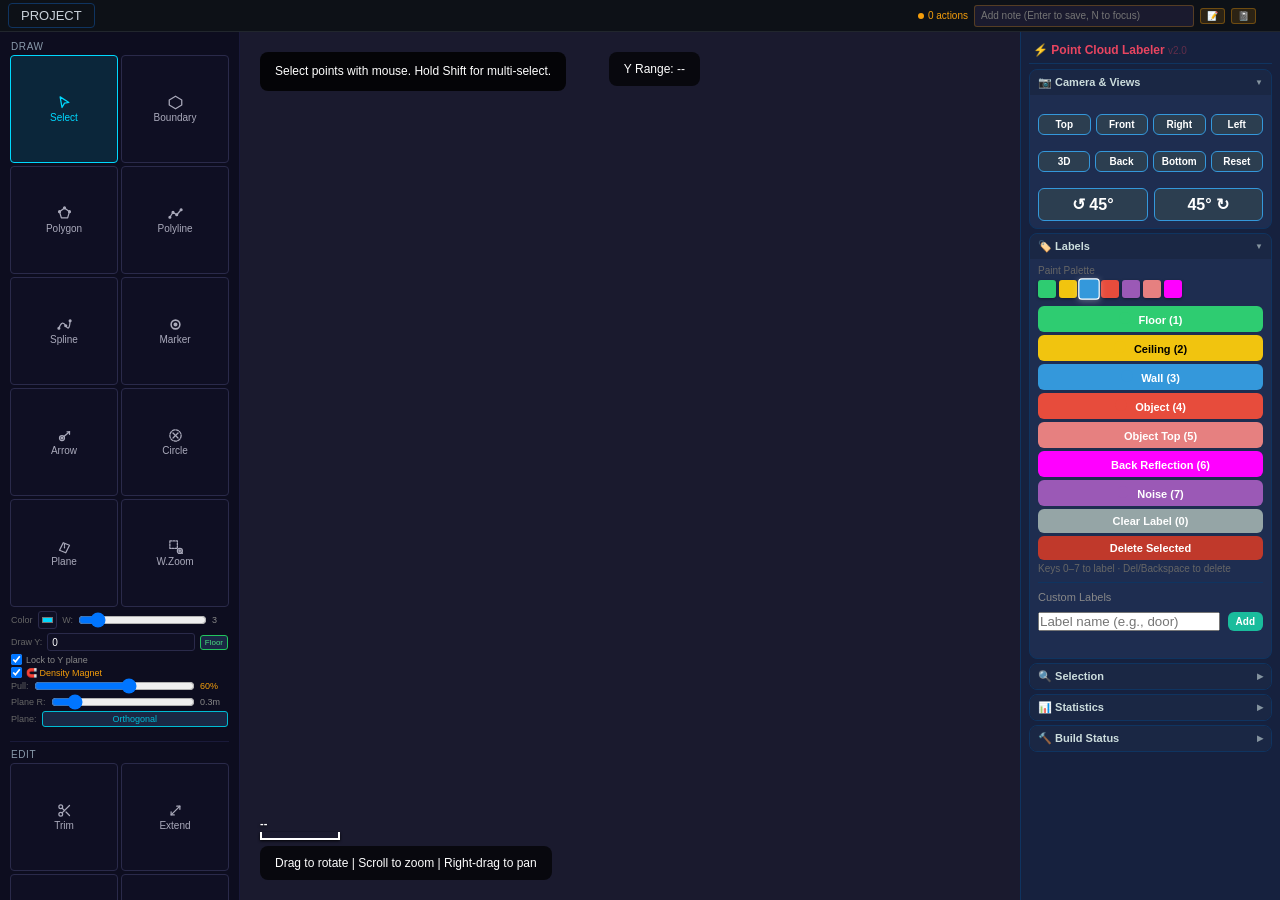
==== tools/PointCloudLabeler.html @ 32e10350 "Add Eva progress overlay panel with live status log Eva now shows a floating panel in center of scre" ====
<!DOCTYPE html>
<html lang="en">
<head>
    <meta charset="UTF-8">
    <meta name="viewport" content="width=device-width, initial-scale=1.0">
    <title>LiDAR Point Cloud Labeler v2.0</title>
    <style>
        * { margin: 0; padding: 0; box-sizing: border-box; }
        body {
            font-family: -apple-system, BlinkMacSystemFont, 'Segoe UI', Roboto, sans-serif;
            background: #1a1a2e;
            color: #fff;
            overflow: hidden;
        }
        #container { display: flex; height: calc(100vh - 32px); }

        /* ── Top Menu Bar ─────────────────────────────────────────── */
        #top-menu-bar {
            height: 32px;
            background: #0d1117;
            border-bottom: 1px solid #21262d;
            display: flex;
            align-items: center;
            padding: 0 4px;
            font-size: 13px;
            user-select: none;
            z-index: 600;
        }
        .menu-item {
            position: relative;
            padding: 4px 12px;
            color: #c9d1d9;
            cursor: pointer;
            border-radius: 4px;
        }
        .menu-item:hover, .menu-item.open {
            background: #21262d;
            color: #fff;
        }
        .menu-dropdown {
            display: none;
            position: absolute;
            top: 100%;
            left: 0;
            min-width: 220px;
            background: #161b22;
            border: 1px solid #30363d;
            border-radius: 6px;
            padding: 4px 0;
            box-shadow: 0 8px 24px rgba(0,0,0,0.5);
            z-index: 700;
        }
        .menu-item.open .menu-dropdown { display: block; }
        .menu-dropdown-item {
            display: flex;
            justify-content: space-between;
            align-items: center;
            padding: 6px 16px;
            color: #c9d1d9;
            cursor: pointer;
            font-size: 12px;
            white-space: nowrap;
        }
        .menu-dropdown-item:hover { background: #1f6feb; color: #fff; }
        .menu-dropdown-item:active { background: #1a5ccf; }
        .menu-dropdown-item .shortcut { color: #6e7681; font-size: 11px; margin-left: 24px; }
        .menu-dropdown-item:hover .shortcut { color: rgba(255,255,255,0.7); }
        .menu-sep { height: 1px; background: #21262d; margin: 4px 0; }
        .menu-dropdown-item.disabled { color: #484f58; pointer-events: none; }

        /* ── Drawing context menu ─────────────────────────────────── */
        #draw-ctx-menu {
            display: none;
            position: fixed;
            background: #161b22;
            border: 1px solid #30363d;
            border-radius: 6px;
            padding: 4px 0;
            z-index: 800;
            box-shadow: 0 6px 20px rgba(0,0,0,0.6);
            min-width: 160px;
        }
        #draw-ctx-menu .ctx-item {
            padding: 7px 16px;
            font-size: 12px;
            color: #c9d1d9;
            cursor: pointer;
        }
        #draw-ctx-menu .ctx-item:hover { background: #1f6feb; color: #fff; }
        #draw-ctx-menu .ctx-sep { height: 1px; background: #21262d; margin: 3px 0; }

        /* ── Window zoom rectangle ─────────────────────────────────── */
        #wz-rect {
            display: none;
            position: fixed;
            border: 2px dashed #00d9ff;
            background: rgba(0,217,255,0.08);
            pointer-events: none;
            z-index: 500;
        }
        #viewer { flex: 1; position: relative; }
        #sidebar {
            width: 260px;
            background: #16213e;
            padding: 10px;
            overflow-y: auto;
            border-left: 1px solid #0f3460;
        }
        h1 { font-size: 14px; margin-bottom: 10px; color: #e94560; }
        h2 { font-size: 11px; margin: 12px 0 6px; color: #888; text-transform: uppercase; }

        .btn {
            display: block;
            width: 100%;
            padding: 6px 8px;
            margin: 4px 0;
            border: none;
            border-radius: 6px;
            cursor: pointer;
            font-size: 11px;
            font-weight: 600;
            transition: transform 0.1s, box-shadow 0.1s;
        }
        .btn:hover { transform: translateY(-2px); box-shadow: 0 4px 12px rgba(0,0,0,0.3); }
        .btn:active { transform: translateY(0); }
        .btn-small {
            display: inline-block;
            width: auto;
            padding: 4px 8px;
            margin: 2px;
            font-size: 10px;
        }

        .btn-floor { background: #2ecc71; color: #fff; }
        .btn-ceiling { background: #f1c40f; color: #000; }
        .btn-wall { background: #3498db; color: #fff; }
        .btn-object { background: #e74c3c; color: #fff; }
        .btn-objecttop { background: #e68080; color: #fff; }
        .btn-backreflection { background: #ff00ff; color: #fff; }
        .btn-noise { background: #9b59b6; color: #fff; }
        .btn-unlabeled { background: #95a5a6; color: #fff; }
        .btn-custom { background: #1abc9c; color: #fff; }

        .btn-action { background: #0f3460; color: #fff; border: 1px solid #e94560; }
        .btn-view { background: #2c3e50; color: #fff; border: 1px solid #3498db; }
        .btn-file { background: #e94560; color: #fff; }
        .btn-delete { background: #c0392b; color: #fff; }

        .stats {
            background: #0f3460;
            padding: 8px;
            border-radius: 6px;
            margin: 8px 0;
            font-size: 10px;
        }
        .stats div {
            display: flex;
            justify-content: space-between;
            padding: 4px 0;
            border-bottom: 1px solid #16213e;
        }
        .stats div:last-child { border: none; }

        .color-dot {
            display: inline-block;
            width: 12px;
            height: 12px;
            border-radius: 50%;
            margin-right: 8px;
        }

        #dropzone {
            border: 2px dashed #e94560;
            border-radius: 12px;
            padding: 20px;
            text-align: center;
            margin-bottom: 15px;
            cursor: pointer;
            transition: background 0.2s;
        }
        #dropzone:hover { background: rgba(233, 69, 96, 0.1); }
        #dropzone.dragover { background: rgba(233, 69, 96, 0.2); }

        #info {
            position: absolute;
            bottom: 20px;
            left: 20px;
            background: rgba(0,0,0,0.7);
            padding: 10px 15px;
            border-radius: 8px;
            font-size: 12px;
        }

        #selection-info {
            position: absolute;
            top: 20px;
            left: 20px;
            background: rgba(0,0,0,0.85);
            padding: 10px 15px;
            border-radius: 8px;
            font-size: 12px;
            max-width: 320px;
            line-height: 1.6;
        }
        #selection-info .diag-row {
            display: flex;
            justify-content: space-between;
            gap: 12px;
            border-bottom: 1px solid rgba(255,255,255,0.1);
            padding: 2px 0;
        }
        #selection-info .diag-row:last-child { border-bottom: none; }
        #selection-info .diag-key { color: #888; }
        #selection-info .diag-val { color: #fff; font-family: monospace; }
        #selection-info .diag-warn { color: #e74c3c; font-family: monospace; }
        #selection-info .diag-ok   { color: #2ecc71; font-family: monospace; }
        #diag-copy {
            margin-top: 6px;
            padding: 4px 10px;
            background: #0f3460;
            border: 1px solid #3498db;
            border-radius: 4px;
            color: #fff;
            font-size: 11px;
            cursor: pointer;
            width: 100%;
        }
        #diag-copy:hover { background: #3498db; }

        /* Orthographic view badge */
        #ortho-badge {
            position: absolute;
            top: 20px;
            left: 50%;
            transform: translateX(-50%);
            background: rgba(52,152,219,0.85);
            color: #fff;
            padding: 4px 14px;
            border-radius: 12px;
            font-size: 12px;
            font-weight: 600;
            display: none;
            pointer-events: auto;
            cursor: pointer;
            user-select: none;
            gap: 8px;
            align-items: center;
        }
        #ortho-badge:hover { background: rgba(52,152,219,1); }
        #view-lock-icon { font-size: 14px; }

        /* Scale bar */
        #scale-bar {
            position: absolute;
            bottom: 60px;
            left: 20px;
            display: flex;
            flex-direction: column;
            align-items: flex-start;
            gap: 3px;
            pointer-events: none;
        }
        #scale-bar-label {
            color: #fff;
            font-size: 11px;
            font-weight: 600;
            text-shadow: 0 1px 3px rgba(0,0,0,0.9);
        }
        #scale-bar-line {
            height: 8px;
            border: 2px solid #fff;
            border-top: none;
            box-shadow: 0 1px 3px rgba(0,0,0,0.9);
            min-width: 40px;
        }

        #height-info {
            position: absolute;
            top: 20px;
            right: 320px;
            background: rgba(0,0,0,0.7);
            padding: 10px 15px;
            border-radius: 8px;
            font-size: 12px;
        }

        .input-group {
            margin: 10px 0;
        }
        .input-group label {
            display: block;
            margin-bottom: 5px;
            font-size: 12px;
            color: #888;
        }
        .input-group input[type="text"],
        .input-group input[type="number"] {
            width: 100%;
            padding: 8px;
            border: 1px solid #0f3460;
            border-radius: 4px;
            background: #0f3460;
            color: #fff;
            font-size: 13px;
        }
        .input-group input[type="range"] {
            width: 100%;
        }
        .input-row {
            display: flex;
            gap: 8px;
            align-items: center;
        }
        .input-row input {
            flex: 1;
        }
        .input-row button {
            flex-shrink: 0;
        }

        .view-buttons {
            display: grid;
            grid-template-columns: repeat(4, 1fr);
            gap: 5px;
            margin: 10px 0;
        }

        .custom-labels-list {
            max-height: 120px;
            overflow-y: auto;
            margin: 10px 0;
        }
        .custom-label-item {
            display: flex;
            justify-content: space-between;
            align-items: center;
            padding: 5px 8px;
            background: #0f3460;
            border-radius: 4px;
            margin: 4px 0;
            font-size: 12px;
        }
        .custom-label-item button {
            background: none;
            border: none;
            color: #e94560;
            cursor: pointer;
            padding: 2px 6px;
        }

        #file-input { display: none; }

        .keyboard-hint {
            font-size: 10px;
            color: #666;
            margin-top: 3px;
        }

        .section-collapsible {
            cursor: pointer;
        }
        .section-collapsible:after {
            content: ' ▼';
            font-size: 10px;
        }

        /* Build Status Styles */
        .build-status {
            background: #0f3460;
            padding: 12px;
            border-radius: 8px;
            margin: 10px 0;
            font-size: 12px;
        }
        .build-status.success {
            border-left: 4px solid #2ecc71;
        }
        .build-status.failed {
            border-left: 4px solid #e74c3c;
        }
        .build-status.loading {
            border-left: 4px solid #f1c40f;
        }
        .build-status-header {
            display: flex;
            justify-content: space-between;
            align-items: center;
            margin-bottom: 8px;
        }
        .build-status-badge {
            padding: 3px 8px;
            border-radius: 4px;
            font-weight: bold;
            font-size: 11px;
        }
        .build-status-badge.success {
            background: #2ecc71;
            color: #000;
        }
        .build-status-badge.failed {
            background: #e74c3c;
            color: #fff;
        }
        .build-errors {
            background: #1a1a2e;
            padding: 10px;
            border-radius: 4px;
            margin-top: 10px;
            max-height: 200px;
            overflow-y: auto;
            font-family: monospace;
            font-size: 11px;
            white-space: pre-wrap;
            word-break: break-all;
        }
        .build-error-line {
            color: #e74c3c;
            padding: 2px 0;
            border-bottom: 1px solid #0f3460;
        }
        .build-error-line:last-child {
            border-bottom: none;
        }
        .build-info-row {
            display: flex;
            justify-content: space-between;
            padding: 3px 0;
            color: #888;
        }
        .build-info-row span:last-child {
            color: #fff;
        }

        /* ── Photogrammetry Panel ─────────────────────────────── */
        #photo-panel {
            margin-top: 4px;
        }
        .photo-filmstrip {
            display: flex;
            flex-wrap: wrap;
            gap: 4px;
            margin: 10px 0;
            max-height: 220px;
            overflow-y: auto;
            padding: 4px;
            background: #0f3460;
            border-radius: 8px;
        }
        .photo-filmstrip img {
            width: 58px;
            height: 58px;
            object-fit: cover;
            border-radius: 4px;
            cursor: pointer;
            border: 2px solid transparent;
            transition: border-color 0.15s;
            flex-shrink: 0;
        }
        .photo-filmstrip img:hover  { border-color: #3498db; }
        .photo-filmstrip img.active { border-color: #e94560; }
        .photo-preview-wrap {
            position: relative;
            margin: 8px 0;
            background: #0f3460;
            border-radius: 8px;
            overflow: hidden;
            display: none;
        }
        .photo-preview-wrap img {
            width: 100%;
            display: block;
            border-radius: 8px;
        }
        .photo-preview-label {
            position: absolute;
            bottom: 6px;
            left: 8px;
            background: rgba(0,0,0,0.7);
            color: #fff;
            font-size: 10px;
            padding: 2px 6px;
            border-radius: 4px;
        }
        .photo-toggle-row {
            display: flex;
            align-items: center;
            gap: 8px;
            font-size: 12px;
            margin: 6px 0;
            cursor: pointer;
        }
        .photo-badge {
            background: #e94560;
            color: #fff;
            font-size: 10px;
            font-weight: 700;
            padding: 2px 7px;
            border-radius: 10px;
            margin-left: 6px;
        }

        /* ── Nudge Panel ──────────────────────────────────────── */
        #nudge-panel {
            display: none;
            position: absolute;
            bottom: 90px;
            left: 20px;
            background: rgba(8,12,28,0.96);
            border: 1px solid #0f3460;
            border-radius: 10px;
            padding: 10px 12px;
            z-index: 200;
            pointer-events: auto;
            user-select: none;
            min-width: 160px;
        }
        #nudge-panel .np-title {
            font-size: 10px;
            color: #555;
            text-transform: uppercase;
            letter-spacing: 0.07em;
            margin-bottom: 8px;
        }
        #nudge-panel .np-scan-row {
            display: flex;
            gap: 4px;
            margin-bottom: 8px;
        }
        #nudge-panel .np-scan-btn {
            flex: 1 0 auto;
            min-width: 50px;
            padding: 4px 6px;
            font-size: 10px;
            border-radius: 4px;
            border: 1px solid #1a2744;
            background: #0f1a30;
            color: #888;
            cursor: pointer;
            text-align: center;
            transition: all 0.15s;
        }
        #nudge-panel .np-scan-btn.active {
            border-color: #00d9ff;
            color: #00d9ff;
            background: rgba(0,217,255,0.08);
        }
        #nudge-panel .np-step-row {
            display: flex;
            gap: 3px;
            margin-bottom: 10px;
        }
        #nudge-panel .np-step-btn {
            flex: 1;
            padding: 3px 4px;
            font-size: 9px;
            border-radius: 4px;
            border: 1px solid #1a2744;
            background: #0f1a30;
            color: #666;
            cursor: pointer;
            text-align: center;
        }
        #nudge-panel .np-step-btn.active {
            border-color: #f39c12;
            color: #f39c12;
        }
        #nudge-panel .np-rot-btn {
            flex: 1;
            padding: 3px 4px;
            font-size: 9px;
            border-radius: 4px;
            border: 1px solid #1a2744;
            background: #0f1a30;
            color: #666;
            cursor: pointer;
            text-align: center;
        }
        #nudge-panel .np-rot-btn.active {
            border-color: #38bdf8;
            color: #38bdf8;
        }
        /* D-pad */
        .dpad {
            display: grid;
            grid-template-columns: repeat(3, 36px);
            grid-template-rows: repeat(3, 36px);
            gap: 3px;
            justify-content: center;
        }
        .dpad-btn {
            width: 36px; height: 36px;
            display: flex; align-items: center; justify-content: center;
            background: #1a2744;
            border: 1px solid #0f3460;
            border-radius: 6px;
            cursor: pointer;
            font-size: 15px;
            color: #aaa;
            transition: background 0.1s, border-color 0.1s;
        }
        .dpad-btn:hover  { background: #2a3a5a; border-color: #00d9ff; color: #fff; }
        .dpad-btn:active { background: rgba(0,217,255,0.2); }
        .dpad-center {
            background: #0d0d1f;
            border-color: #0d0d1f;
            color: #333;
            cursor: default;
            font-size: 9px;
        }
        .dpad-center:hover { background: #0d0d1f; border-color: #0d0d1f; color: #333; }

        /* ── Left Toolbar (rug-project square style) ─────────── */
        #left-toolbar {
            width: 240px;
            background: #0d0d1f;
            border-right: 1px solid #1a1a3a;
            display: flex;
            flex-direction: column;
            align-items: stretch;
            padding: 6px 10px 12px;
            flex-shrink: 0;
            z-index: 10;
            overflow-y: auto;
        }
        .tool-section-label {
            font-size: 10px;
            color: #8899aa;
            text-transform: uppercase;
            letter-spacing: 0.06em;
            padding: 7px 1px 3px;
            border-top: 1px solid #1a1a3a;
            margin-top: 4px;
        }
        .tool-section-label:first-child { border-top: none; margin-top: 0; padding-top: 3px; }
        .tools-grid {
            display: grid;
            grid-template-columns: repeat(2, 1fr);
            gap: 3px;
        }
        .tool-btn {
            aspect-ratio: 1;
            display: flex;
            flex-direction: column;
            align-items: center;
            justify-content: center;
            background: #0f0f23;
            border: 1px solid #2a2a4a;
            border-radius: 4px;
            cursor: pointer;
            color: #aab;
            font-size: 10px;
            padding: 3px 2px;
            gap: 2px;
            transition: background 0.12s, border-color 0.12s, color 0.12s;
            user-select: none;
            position: relative;
            min-height: 42px;
        }
        .tool-btn svg { width: 15px; height: 15px; flex-shrink: 0; }
        .tool-btn:hover { background: #1e3a5f; border-color: #00d9ff; color: #fff; }
        .tool-btn.active { background: rgba(0,217,255,0.12); color: #00d9ff; border-color: #00d9ff; }
        .tool-btn::after {
            content: attr(title);
            position: absolute;
            left: calc(100% + 8px); top: 50%;
            transform: translateY(-50%);
            background: rgba(0,0,0,0.92);
            color: #fff;
            font-size: 11px;
            padding: 4px 9px;
            border-radius: 5px;
            white-space: nowrap;
            pointer-events: none;
            opacity: 0;
            transition: opacity 0.15s;
            z-index: 1000;
            border: 1px solid rgba(0,217,255,0.3);
        }
        .tool-btn:hover::after { opacity: 1; }
        .tool-separator { height: 1px; background: #1a1a3a; margin: 5px 0; }
        /* Snap section */
        .snap-row {
            display: flex;
            align-items: center;
            gap: 4px;
            font-size: 9px;
            color: #888;
            padding: 2px 1px;
            cursor: pointer;
            margin-bottom: 3px;
        }
        .snap-row input { width: 11px; height: 11px; accent-color: #00d9ff; cursor: pointer; flex-shrink: 0; }
        .snap-opts { display: flex; gap: 2px; }
        .snap-opt {
            flex: 1;
            padding: 3px 1px;
            background: #0f0f23;
            border: 1px solid #2a2a4a;
            border-radius: 3px;
            font-size: 7.5px;
            color: #777;
            text-align: center;
            cursor: pointer;
            transition: background 0.12s, border-color 0.12s, color 0.12s;
            user-select: none;
        }
        .snap-opt:hover { background: #1e3a5f; border-color: #00d9ff; color: #fff; }
        .snap-opt.active { background: #003344; border-color: #00d9ff; color: #00d9ff; }
        /* Paint label swatches — 2-col grid, square with rounded corners */
        #paint-palette { display: flex; gap: 3px; margin-top: 2px; flex-wrap: wrap; }
        .paint-swatch {
            width: 18px; height: 18px;
            border-radius: 3px;
            border: 1.5px solid transparent;
            box-shadow: 0 1px 3px rgba(0,0,0,0.4);
            cursor: pointer;
            transition: transform 0.12s, border-color 0.12s;
        }
        .paint-swatch:hover  { transform: scale(1.15); }
        .paint-swatch.active { border-color: #fff; transform: scale(1.2); box-shadow: 0 1px 6px rgba(255,255,255,0.3); }

        /* ── Collapsible Cards ─────────────────────────────────── */
        #sidebar {
            padding: 6px 8px 12px;
        }
        .sidebar-title {
            font-size: 12px;
            font-weight: 700;
            color: #e94560;
            padding: 5px 4px 6px;
            border-bottom: 1px solid #0f3460;
            margin-bottom: 5px;
        }
        .card {
            background: #1e2d50;
            border-radius: 8px;
            margin-bottom: 4px;
            overflow: hidden;
            border: 1px solid #0f3460;
        }
        .card-header {
            display: flex;
            justify-content: space-between;
            align-items: center;
            padding: 6px 8px;
            cursor: pointer;
            font-size: 11px;
            font-weight: 600;
            color: #cdd;
            user-select: none;
            background: #1a2744;
            transition: background 0.15s;
        }
        .card-header:hover { background: #223060; }
        .card-icon {
            font-size: 8px;
            opacity: 0.6;
            transition: transform 0.2s;
        }
        .card-body {
            padding: 6px 8px 4px;
        }
        .card-body .btn { margin: 3px 0; }
        .card-body .input-group { margin: 4px 0; }
    </style>
</head>
<body>
    <!-- Top Menu Bar -->
    <div id="top-menu-bar">
        <div class="menu-item" onclick="toggleMenu(this)" style="border:1px solid #0f3460;margin:2px 4px;">
            PROJECT
            <div class="menu-dropdown" onclick="event.stopPropagation()">
                <div class="menu-dropdown-item" onclick="closeMenus(); closeProject()">
                    <span>New / Close</span>
                </div>
                <div class="menu-sep"></div>
                <div class="menu-dropdown-item" onclick="closeMenus(); document.getElementById('open-file-input').click()">
                    <span>Open Local…</span><span class="shortcut">Ctrl+O</span>
                </div>
                <div class="menu-dropdown-item" onclick="closeMenus(); showOpenFromServer()">
                    <span>Open from Server…</span>
                </div>
                <div class="menu-sep"></div>
                <div class="menu-dropdown-item" onclick="closeMenus(); showSaveDialog()">
                    <span>Save Project…</span><span class="shortcut">Ctrl+S</span>
                </div>
                <div class="menu-sep"></div>
                <div class="menu-dropdown-item" onclick="closeMenus(); exportGLB()">
                    <span>Export Mesh (.glb)</span>
                </div>
                <div class="menu-dropdown-item" onclick="closeMenus(); exportLabeled()">
                    <span>Export Labeled JSON</span>
                </div>
                <div class="menu-dropdown-item" onclick="closeMenus(); exportForTraining()">
                    <span>Export for ML Training</span>
                </div>
                <div class="menu-dropdown-item" onclick="closeMenus(); exportActionLog()">
                    <span>Export Action Log</span>
                </div>
                <div class="menu-sep"></div>
                <div class="menu-dropdown-item" onclick="closeMenus(); showFileManager()">
                    <span>File Manager…</span>
                </div>
            </div>
        </div>
        <div style="flex:1"></div>
        <div style="display:flex;align-items:center;gap:6px;padding-right:8px;">
            <div id="action-log-indicator" style="font-size:10px;color:#f59e0b;cursor:pointer;display:flex;align-items:center;gap:4px;"
                 onclick="exportActionLog()" title="Action logging active — click to export">
                <span style="display:inline-block;width:6px;height:6px;background:#f59e0b;border-radius:50%;animation:pulse 2s infinite;"></span>
                <span id="action-log-count">0 actions</span>
            </div>
            <input id="action-note-input" type="text" placeholder="Add note (Enter to save, N to focus)"
                   style="width:220px;height:22px;font-size:10px;background:#1a1a2e;color:#e0e0e0;border:1px solid #f59e0b44;
                          border-radius:3px;padding:0 6px;outline:none;"
                   onkeydown="if(event.key==='Enter'){submitActionNote();event.preventDefault();}"
                   onfocus="this.style.borderColor='#f59e0b'" onblur="this.style.borderColor='#f59e0b44'" />
            <button onclick="submitActionNote()" style="font-size:9px;padding:2px 6px;background:#f59e0b22;
                    color:#f59e0b;border:1px solid #f59e0b55;border-radius:3px;cursor:pointer;"
                    title="Attach note to last action or log as standalone">📝</button>
            <button onclick="toggleNotebook()" id="notebook-toggle-btn" style="font-size:9px;padding:2px 6px;background:#f59e0b22;
                    color:#f59e0b;border:1px solid #f59e0b55;border-radius:3px;cursor:pointer;"
                    title="Open notebook (Shift+N)">📓</button>
        </div>
        <style>@keyframes pulse { 0%,100% { opacity:1; } 50% { opacity:0.3; } }</style>
        <div id="top-filename" style="font-size:11px;color:#6e7681;padding-right:12px;"></div>
    </div>
    <input type="file" id="open-file-input" accept=".json" style="display:none" />
    <!-- Drawing right-click context menu -->
    <div id="draw-ctx-menu"></div>
    <!-- Window zoom selection rectangle -->
    <div id="wz-rect"></div>
    <div id="container">
        <!-- Left Toolbar -->
        <div id="left-toolbar">
            <!-- Draw Tools -->
            <div class="tool-section-label">Draw</div>
            <div class="tools-grid">
                <div class="tool-btn active" id="tool-select" onclick="setTool('select')" title="Select (V)">
                    <svg viewBox="0 0 24 24" fill="none" stroke="currentColor" stroke-width="2" stroke-linecap="round" stroke-linejoin="round"><path d="M5 3l14 9-7 1-4 7z"/></svg>
                    Select
                </div>
                <div class="tool-btn" id="tool-construct" onclick="setTool('construct')" title="Boundary (C)">
                    <svg viewBox="0 0 24 24" fill="none" stroke="currentColor" stroke-width="2" stroke-linecap="round" stroke-linejoin="round"><polygon points="12,2 22,8 22,16 12,22 2,16 2,8"/></svg>
                    Boundary
                </div>
                <div class="tool-btn" id="tool-polygon" onclick="setTool('polygon')" title="Guide Polygon (G)">
                    <svg viewBox="0 0 24 24" fill="none" stroke="currentColor" stroke-width="2" stroke-linecap="round" stroke-linejoin="round"><polygon points="12,3 20,9 17,19 7,19 4,9"/><circle cx="12" cy="3" r="1.5" fill="currentColor"/><circle cx="20" cy="9" r="1.5" fill="currentColor"/><circle cx="4" cy="9" r="1.5" fill="currentColor"/></svg>
                    Polygon
                </div>
                <div class="tool-btn" id="tool-polyline" onclick="setTool('polyline')" title="Guide Line (L)">
                    <svg viewBox="0 0 24 24" fill="none" stroke="currentColor" stroke-width="2" stroke-linecap="round" stroke-linejoin="round"><polyline points="3,18 8,10 14,14 21,6"/><circle cx="3" cy="18" r="1.5" fill="currentColor"/><circle cx="8" cy="10" r="1.5" fill="currentColor"/><circle cx="14" cy="14" r="1.5" fill="currentColor"/><circle cx="21" cy="6" r="1.5" fill="currentColor"/></svg>
                    Polyline
                </div>
                <div class="tool-btn" id="tool-spline" onclick="setTool('spline')" title="Spline Curve (S)">
                    <svg viewBox="0 0 24 24" fill="none" stroke="currentColor" stroke-width="2" stroke-linecap="round" stroke-linejoin="round"><path d="M3 18 Q8 4, 14 14 T21 6"/><circle cx="3" cy="18" r="1.5" fill="currentColor"/><circle cx="14" cy="14" r="1.5" fill="currentColor"/><circle cx="21" cy="6" r="1.5" fill="currentColor"/></svg>
                    Spline
                </div>
                <div class="tool-btn" id="tool-marker" onclick="setTool('marker')" title="Place Marker (M)">
                    <svg viewBox="0 0 24 24" fill="none" stroke="currentColor" stroke-width="2.5" stroke-linecap="round" stroke-linejoin="round"><circle cx="12" cy="12" r="7"/><circle cx="12" cy="12" r="2" fill="currentColor"/></svg>
                    Marker
                </div>
                <div class="tool-btn" id="tool-arrow" onclick="setTool('arrow')" title="Observer Arrow (A) — place camera/observer direction indicators">
                    <svg viewBox="0 0 24 24" fill="none" stroke="currentColor" stroke-width="2" stroke-linecap="round" stroke-linejoin="round"><circle cx="8" cy="16" r="4" fill="none"/><circle cx="8" cy="16" r="1.5" fill="currentColor"/><line x1="11" y1="13.5" x2="20" y2="6"/><line x1="20" y1="6" x2="16" y2="6"/><line x1="20" y1="6" x2="20" y2="10"/></svg>
                    Arrow
                </div>
                <div class="tool-btn" id="tool-circle" onclick="setTool('circle')" title="Annotation Circle (C) — mark gaps, windows, noise areas for Eva">
                    <svg viewBox="0 0 24 24" fill="none" stroke="currentColor" stroke-width="2" stroke-linecap="round" stroke-linejoin="round"><circle cx="12" cy="12" r="9" stroke-dasharray="4,2"/><line x1="8" y1="8" x2="16" y2="16"/><line x1="16" y1="8" x2="8" y2="16"/></svg>
                    Circle
                </div>
                <div class="tool-btn" id="tool-planefit" onclick="setTool('planefit')" title="Fit Plane (F) — click point cloud to fit a plane to nearby points">
                    <svg viewBox="0 0 24 24" fill="none" stroke="currentColor" stroke-width="2" stroke-linecap="round" stroke-linejoin="round"><path d="M4 18L10 6L20 10L14 22Z" fill="none"/><line x1="12" y1="14" x2="12" y2="8" stroke-dasharray="2,2"/></svg>
                    Plane
                </div>
                <div class="tool-btn" id="tool-windowzoom" onclick="setTool('windowzoom')" title="Window Zoom (W) — drag a rectangle to zoom in">
                    <svg viewBox="0 0 24 24" fill="none" stroke="currentColor" stroke-width="2" stroke-linecap="round" stroke-linejoin="round"><rect x="3" y="3" width="12" height="12" stroke-dasharray="3,2"/><circle cx="19" cy="19" r="4"/><line x1="21.5" y1="21.5" x2="23" y2="23"/><line x1="17" y1="19" x2="21" y2="19"/><line x1="19" y1="17" x2="19" y2="21"/></svg>
                    W.Zoom
                </div>
            </div>

            <!-- Guide line settings -->
            <div style="margin-top:4px;padding:0 1px;">
                <div style="display:flex;align-items:center;gap:5px;">
                    <label for="guide-color-picker" style="font-size:9px;color:#666;white-space:nowrap;">Color</label>
                    <input type="color" id="guide-color-picker" value="#00d9ff"
                           onchange="setGuideColor(this.value)"
                           title="Guide line color"
                           style="width:32px;height:18px;border:1px solid #2a2a4a;border-radius:3px;padding:1px;background:#0f0f23;cursor:pointer;">
                    <label style="font-size:9px;color:#666;white-space:nowrap;">W:</label>
                    <input type="range" id="guide-width-slider" min="1" max="20" step="1" value="3"
                           oninput="setGuideWidth(this.value)"
                           style="flex:1;height:12px;">
                    <span id="guide-width-value" style="font-size:9px;color:#888;min-width:16px;">3</span>
                </div>
                <div style="display:flex;align-items:center;gap:5px;margin-top:4px;">
                    <label style="font-size:9px;color:#666;white-space:nowrap;">Draw Y:</label>
                    <input type="number" id="draw-plane-y" step="0.01" value="0"
                           onchange="updateDrawPlane()"
                           style="flex:1;width:50px;height:18px;font-size:10px;background:#0f0f23;color:#fff;border:1px solid #2a2a4a;border-radius:3px;padding:0 4px;">
                    <button onclick="setDrawPlaneToFloor()" style="font-size:8px;padding:2px 4px;background:#1a2744;color:#4ade80;border:1px solid #22c55e;border-radius:3px;cursor:pointer;" title="Set to floor level">Floor</button>
                </div>
                <label style="display:flex;align-items:center;gap:4px;margin-top:3px;cursor:pointer;">
                    <input type="checkbox" id="lock-draw-plane" checked onchange="drawPlaneLocked=this.checked" style="width:11px;height:11px;">
                    <span style="font-size:9px;color:#888;">Lock to Y plane</span>
                </label>
                <label style="display:flex;align-items:center;gap:4px;margin-top:2px;cursor:pointer;">
                    <input type="checkbox" id="density-magnet-chk" checked onchange="densityMagnetEnabled=this.checked" style="width:11px;height:11px;">
                    <span style="font-size:9px;color:#f59e0b;">🧲 Density Magnet</span>
                </label>
                <div id="magnet-strength-row" style="display:flex;align-items:center;gap:5px;margin-top:2px;">
                    <label style="font-size:9px;color:#666;white-space:nowrap;">Pull:</label>
                    <input type="range" id="magnet-strength-slider" min="0" max="1" step="0.05" value="0.6"
                           oninput="densityMagnetStrength=parseFloat(this.value); document.getElementById('magnet-str-val').textContent=Math.round(this.value*100)+'%';"
                           style="flex:1;height:12px;">
                    <span id="magnet-str-val" style="font-size:9px;color:#f59e0b;min-width:28px;">60%</span>
                </div>
                <div style="display:flex;align-items:center;gap:5px;margin-top:4px;">
                    <label style="font-size:9px;color:#666;white-space:nowrap;">Plane R:</label>
                    <input type="range" id="plane-radius-slider" min="0.05" max="2" step="0.05" value="0.3"
                           oninput="planeFitRadius=parseFloat(this.value); document.getElementById('plane-radius-val').textContent=this.value+'m';"
                           style="flex:1;height:12px;">
                    <span id="plane-radius-val" style="font-size:9px;color:#888;min-width:28px;">0.3m</span>
                </div>
                <div style="display:flex;align-items:center;gap:5px;margin-top:3px;">
                    <label style="font-size:9px;color:#666;white-space:nowrap;">Plane:</label>
                    <button id="plane-mode-btn" onclick="togglePlaneMode()" style="flex:1;font-size:9px;padding:2px 6px;background:#1a2744;color:#00bcd4;border:1px solid #00bcd4;border-radius:3px;cursor:pointer;">Orthogonal</button>
                </div>
            </div>

            <div class="tool-separator"></div>

            <!-- Edit Tools -->
            <div class="tool-section-label">Edit</div>
            <div class="tools-grid">
                <div class="tool-btn" id="tool-trim" onclick="setTool('trim')" title="Trim Guide (T)">
                    <svg viewBox="0 0 24 24" fill="none" stroke="currentColor" stroke-width="2" stroke-linecap="round" stroke-linejoin="round"><circle cx="6" cy="6" r="3"/><circle cx="6" cy="18" r="3"/><line x1="20" y1="4" x2="8.12" y2="15.88"/><line x1="14.47" y1="14.48" x2="20" y2="20"/><line x1="8.12" y1="8.12" x2="12" y2="12"/></svg>
                    Trim
                </div>
                <div class="tool-btn" id="tool-extend" onclick="setTool('extend')" title="Extend Guide (X)">
                    <svg viewBox="0 0 24 24" fill="none" stroke="currentColor" stroke-width="2" stroke-linecap="round" stroke-linejoin="round"><line x1="5" y1="19" x2="19" y2="5"/><polyline points="14,5 19,5 19,10"/><polyline points="5,14 5,19 10,19"/></svg>
                    Extend
                </div>
                <div class="tool-btn" id="tool-paint" onclick="setTool('paint')" title="Paint Label (P)">
                    <svg viewBox="0 0 24 24" fill="none" stroke="currentColor" stroke-width="2" stroke-linecap="round" stroke-linejoin="round"><path d="M18.37 2.63 14 7l-1.59-1.59a2 2 0 0 0-2.82 0L8 7l9 9 1.59-1.59a2 2 0 0 0 0-2.82L17 10l4.37-4.37a2.121 2.121 0 1 0-3-3z"/><path d="M9 8c-2 3-4 3.5-7 4l8 10c2-1 6-5 6-7"/></svg>
                    Paint
                </div>
                <div class="tool-btn" id="tool-erase" onclick="setTool('erase')" title="Erase (E)">
                    <svg viewBox="0 0 24 24" fill="none" stroke="currentColor" stroke-width="2" stroke-linecap="round" stroke-linejoin="round"><path d="M20 20H7L3 16l13-13 6 6-2 2Z"/><path d="m6.5 17.5 3-3"/></svg>
                    Erase
                </div>
            </div>

            <div class="tool-separator"></div>

            <!-- Snap -->
            <div class="tool-section-label">Snap</div>
            <label class="snap-row">
                <input type="checkbox" id="snap-toggle" checked onchange="snapEnabled=this.checked">
                <span>Enable Snap</span>
            </label>
            <label class="snap-row">
                <input type="checkbox" id="show-vertices-toggle" checked onchange="showGuideVertices=this.checked; rebuildGuideLines();">
                <span>Show Vertices</span>
            </label>
            <label class="snap-row">
                <input type="checkbox" id="show-vtx-numbers-toggle" checked onchange="showVertexNumbers=this.checked; _vertexLabelCache={}; rebuildGuideLines();">
                <span style="color:#f59e0b;">Vertex Numbers</span>
            </label>
            <label class="snap-row">
                <input type="checkbox" id="show-construction-toggle" checked onchange="showConstructionLayer=this.checked; rebuildConstructionLines();">
                <span style="color:#ff6b6b;">Construction Layer</span>
            </label>
            <div class="snap-opts">
                <div class="snap-opt active" id="snap-vertex"    onclick="toggleSnapType('vertex')"    title="Snap to point cloud vertices">Vtx</div>
                <div class="snap-opt active" id="snap-midpoint"  onclick="toggleSnapType('midpoint')"  title="Snap to guide line midpoints">Mid</div>
                <div class="snap-opt active" id="snap-intersect" onclick="toggleSnapType('intersect')" title="Snap to guide intersections">Int</div>
            </div>

            <div class="tool-separator"></div>

            <!-- Scans -->
            <div class="tool-section-label">Scans</div>
            <div class="tools-grid">
                <div class="tool-btn" id="tool-insert-scan"
                     onclick="showInsertOptions(event)"
                     title="Insert Scan — overlay a second scan on top of the current one">
                    <svg viewBox="0 0 24 24" fill="none" stroke="currentColor" stroke-width="2" stroke-linecap="round" stroke-linejoin="round"><circle cx="12" cy="12" r="9"/><line x1="12" y1="8" x2="12" y2="16"/><line x1="8" y1="12" x2="16" y2="12"/></svg>
                    Insert
                </div>
                <div class="tool-btn" id="tool-align-scan"
                     onclick="enterAlignMode()"
                     title="Align Scans — pick matching edges to align inserted scan to reference">
                    <svg viewBox="0 0 24 24" fill="none" stroke="currentColor" stroke-width="2" stroke-linecap="round" stroke-linejoin="round"><path d="M2 12h20M2 6h10M2 18h10M16 6l4 6-4 6"/></svg>
                    Align
                </div>
            </div>
            <input type="file" id="insert-file-input" accept=".json" style="display:none" />

            <!-- Visibility (collapsible) -->
            <div class="tool-separator"></div>
            <div class="tool-section-label" onclick="toggleVisPanel()" style="cursor:pointer;display:flex;justify-content:space-between;align-items:center;">
                <span>Visibility</span>
                <span id="vis-toggle-icon" style="font-size:8px;color:#555;">&#x25BC;</span>
            </div>
            <div id="vis-panel" style="padding:4px 2px;display:flex;flex-direction:column;gap:3px;font-size:10px;">
                <div style="display:flex;gap:3px;margin-bottom:2px;">
                    <button onclick="toggleAllVisibility(true)" style="flex:1;padding:2px 4px;font-size:9px;background:#1a2744;color:#fff;border:1px solid #3498db;border-radius:3px;cursor:pointer;">All On</button>
                    <button onclick="toggleAllVisibility(false)" style="flex:1;padding:2px 4px;font-size:9px;background:#1a2744;color:#fff;border:1px solid #e94560;border-radius:3px;cursor:pointer;">All Off</button>
                </div>
                <label style="display:flex;align-items:center;gap:4px;cursor:pointer;"><input type="checkbox" id="show-floors" onchange="updateVisibility()" style="width:12px;height:12px;"><span class="color-dot" style="background:#2ecc71"></span>Floors</label>
                <label style="display:flex;align-items:center;gap:4px;cursor:pointer;"><input type="checkbox" id="show-ceilings" onchange="updateVisibility()" style="width:12px;height:12px;"><span class="color-dot" style="background:#f1c40f"></span>Ceilings</label>
                <label style="display:flex;align-items:center;gap:4px;cursor:pointer;"><input type="checkbox" id="show-walls" checked onchange="updateVisibility()" style="width:12px;height:12px;"><span class="color-dot" style="background:#3498db"></span>Walls</label>
                <label style="display:flex;align-items:center;gap:4px;cursor:pointer;"><input type="checkbox" id="show-objects" onchange="updateVisibility()" style="width:12px;height:12px;"><span class="color-dot" style="background:#e74c3c"></span>Objects</label>
                <label style="display:flex;align-items:center;gap:4px;cursor:pointer;"><input type="checkbox" id="show-objecttops" onchange="updateVisibility()" style="width:12px;height:12px;"><span class="color-dot" style="background:#e68080"></span>Obj Tops</label>
                <label style="display:flex;align-items:center;gap:4px;cursor:pointer;"><input type="checkbox" id="show-backreflections" onchange="updateVisibility()" style="width:12px;height:12px;"><span class="color-dot" style="background:#ff00ff"></span>Back Refl</label>
                <label style="display:flex;align-items:center;gap:4px;cursor:pointer;"><input type="checkbox" id="show-doors" onchange="updateVisibility()" style="width:12px;height:12px;"><span class="color-dot" style="background:#A0522D"></span>Doors</label>
                <label style="display:flex;align-items:center;gap:4px;cursor:pointer;"><input type="checkbox" id="show-windows" onchange="updateVisibility()" style="width:12px;height:12px;"><span class="color-dot" style="background:#00BCD4"></span>Windows</label>
                <label style="display:flex;align-items:center;gap:4px;cursor:pointer;"><input type="checkbox" id="show-covings" onchange="updateVisibility()" style="width:12px;height:12px;"><span class="color-dot" style="background:#FF8C42"></span>Covings</label>
            </div>

            <!-- Display -->
            <div class="tool-separator"></div>
            <div class="tool-section-label">Display</div>
            <div style="padding:2px 2px;font-size:10px;">
                <div style="display:flex;align-items:center;gap:4px;margin-bottom:4px;">
                    <span style="color:#888;white-space:nowrap;">Size: <span id="size-value">0.5</span></span>
                    <input type="range" id="size-slider" min="0.1" max="1" step="0.05" value="0.5" onchange="updatePointSize(this.value)" style="flex:1;height:14px;">
                </div>
                <div style="display:flex;gap:3px;margin-bottom:4px;">
                    <button onclick="decreasePointSize()" style="flex:1;padding:2px 4px;font-size:9px;background:#1a2744;color:#fff;border:1px solid #0f3460;border-radius:3px;cursor:pointer;">− Smaller</button>
                    <button onclick="increasePointSize()" style="flex:1;padding:2px 4px;font-size:9px;background:#1a2744;color:#fff;border:1px solid #0f3460;border-radius:3px;cursor:pointer;">+ Bigger</button>
                </div>
                <select id="color-mode" onchange="updateColorMode(this.value)" style="width:100%;padding:4px;background:#0f3460;color:#fff;border:1px solid #0f3460;border-radius:3px;font-size:10px;">
                    <option value="label">By Label</option>
                    <option value="normal" selected>By Normal</option>
                    <option value="height">By Height</option>
                    <option value="rgb">Original Colors</option>
                    <option value="scan">By Scan</option>
                    <option value="distance">By Camera Distance</option>
                </select>
                <div id="scan-color-list" style="display:none;margin-top:4px;"></div>
                <div id="distance-controls" style="display:none;margin-top:4px;">
                    <div style="display:flex;align-items:center;gap:4px;">
                        <span style="font-size:9px;color:#888;white-space:nowrap;">Max dist:</span>
                        <input type="range" id="dist-slider" min="0" max="10" step="0.1" value="10"
                               oninput="updateDistanceFilter(this.value)" style="flex:1;height:14px;">
                        <span id="dist-value" style="font-size:10px;color:#00d9ff;min-width:36px;">10.0 m</span>
                    </div>
                    <div style="font-size:9px;color:#666;margin-top:2px;">Hide points farther than this from camera</div>
                </div>
                <button onclick="toggleDensityLines()" style="width:100%;margin-top:6px;padding:5px 4px;font-size:10px;
                    background:#1a2744;color:#a78bfa;border:1px solid #7c3aed;border-radius:4px;cursor:pointer;"
                    title="Detect wall/edge ridges from top-down density and draw vertical lines">━ Density Lines</button>
                <button onclick="buildWallsFromGuides()" style="width:100%;margin-top:4px;padding:5px 4px;font-size:10px;
                    background:#1a2744;color:#4ade80;border:1px solid #22c55e;border-radius:4px;cursor:pointer;"
                    title="Extrude guide polylines into vertical wall planes, extend, intersect, and trim">▧ Build Walls</button>
                <button onclick="autoExtendAll()" style="width:100%;margin-top:4px;padding:5px 4px;font-size:10px;
                    background:#1a2744;color:#f59e0b;border:1px solid #f59e0b;border-radius:4px;cursor:pointer;"
                    title="Auto-extend all polyline endpoints to meet their nearest neighboring line">⟷ Auto Extend All</button>
                <button onclick="evaDrawBoundary()" style="width:100%;margin-top:6px;padding:6px 4px;font-size:10px;
                    background:linear-gradient(135deg,#1a1a3e,#2d1b4e);color:#e879f9;border:1px solid #c026d3;border-radius:4px;cursor:pointer;font-weight:600;"
                    title="Eva AI: detect walls from point density and draw room boundary from scratch">✦ Eva: Draw Boundary</button>
                <button onclick="autoCompleteBoundary()" style="width:100%;margin-top:3px;padding:4px 4px;font-size:9px;
                    background:linear-gradient(135deg,#1a1a3e,#2d1b4e);color:#c084fc;border:1px solid #7c3aed;border-radius:4px;cursor:pointer;"
                    title="Eva AI: connect gaps between existing guide lines via density pathfinding">✦ Eva: Close Gaps</button>
                <button onclick="replayActions()" style="width:100%;margin-top:4px;padding:5px 4px;font-size:10px;
                    background:#1a2744;color:#a78bfa;border:1px solid #7c3aed;border-radius:4px;cursor:pointer;"
                    title="Replay drawing actions from action log — auto-redraw all guide lines step by step">▶ Replay Actions</button>
            </div>
        </div>

        <div id="viewer">
            <!-- Alignment Panel -->
            <div id="align-panel" style="display:none;position:absolute;top:60px;left:20px;
                background:rgba(8,12,28,0.96);border:1px solid #00d9ff;border-radius:10px;
                padding:14px 16px;min-width:270px;z-index:200;font-size:12px;pointer-events:auto;">
                <div style="display:flex;justify-content:space-between;align-items:center;margin-bottom:10px;">
                    <span style="font-weight:700;color:#00d9ff;font-size:13px;">📐 Align Scans</span>
                    <span onclick="exitAlignMode()" style="cursor:pointer;color:#888;font-size:18px;line-height:1;">✕</span>
                </div>
                <div style="font-size:10px;color:#666;margin-bottom:8px;line-height:1.5;">
                    Pick matching edge points: 2 on the <span style="color:#2ecc71">reference</span>,
                    then 2 on the <span style="color:#f39c12">scan to align</span>.<br>
                    Repeat for 2–3 edges for best accuracy.
                </div>
                <div id="align-step-text" style="color:#fff;font-weight:600;margin-bottom:8px;padding:6px 8px;
                    background:#0f1a30;border-radius:5px;line-height:1.4;min-height:36px;"></div>
                <div id="align-edge-list" style="margin-bottom:8px;max-height:120px;overflow-y:auto;"></div>
                <div style="display:flex;gap:6px;margin-top:4px;">
                    <button id="align-apply-btn" onclick="computeAndApplyAlignment()"
                        style="flex:1;padding:7px;background:rgba(0,217,255,0.12);border:1px solid #00d9ff;
                               color:#00d9ff;border-radius:5px;cursor:pointer;font-size:12px;font-weight:600;">
                        ✓ Apply
                    </button>
                    <button onclick="exitAlignMode()"
                        style="flex:1;padding:7px;background:#1a2744;border:1px solid #e94560;
                               color:#e94560;border-radius:5px;cursor:pointer;font-size:12px;">
                        Cancel
                    </button>
                </div>
            </div>

            <div id="selection-info">Select points with mouse. Hold Shift for multi-select.</div>
            <div id="ortho-badge" onclick="toggleViewLock()" title="Click to toggle rotation lock">
                <span id="ortho-view-name">ORTHOGRAPHIC</span>
                &nbsp;<span id="view-lock-icon">🔒</span>
            </div>
            <div id="height-info">Y Range: <span id="y-range">--</span></div>
            <div id="info">Drag to rotate | Scroll to zoom | Right-drag to pan</div>
            <div id="scale-bar">
                <div id="scale-bar-label">--</div>
                <div id="scale-bar-line" style="width:80px"></div>
            </div>

            <!-- Fine-alignment nudge panel -->
            <div id="nudge-panel">
                <div class="np-title">Fine Tune ↕↔</div>

                <!-- Scan selector (dynamic, multi-select) -->
                <div id="nudge-scan-list" class="np-scan-row" style="flex-wrap:wrap;"></div>
                <div style="font-size:8px;color:#64748b;text-align:center;margin:2px 0;">Click to select &middot; Ctrl+click for multi-select</div>

                <!-- Step size -->
                <div class="np-step-row">
                    <div class="np-step-btn" data-step="0.005" onclick="setNudgeStep(0.005,this)">5mm</div>
                    <div class="np-step-btn active" data-step="0.02" onclick="setNudgeStep(0.02,this)">2cm</div>
                    <div class="np-step-btn" data-step="0.1"  onclick="setNudgeStep(0.1,this)">10cm</div>
                </div>

                <!-- D-pad -->
                <div class="dpad">
                    <div></div>
                    <div class="dpad-btn" onclick="nudgeScan(0,0,-1)" title="Forward (↑)">↑</div>
                    <div></div>
                    <div class="dpad-btn" onclick="nudgeScan(-1,0,0)" title="Left (←)">←</div>
                    <div class="dpad-btn dpad-center">XZ</div>
                    <div class="dpad-btn" onclick="nudgeScan(1,0,0)"  title="Right (→)">→</div>
                    <div></div>
                    <div class="dpad-btn" onclick="nudgeScan(0,0,1)"  title="Back (↓)">↓</div>
                    <div></div>
                </div>

                <!-- Y (elevation) row -->
                <div style="display:flex;gap:3px;margin-top:5px;">
                    <div class="dpad-btn" style="flex:1;border-radius:6px;"
                         onclick="nudgeScan(0,1,0)" title="Raise Y (Page Up)">Y ▲</div>
                    <div class="dpad-btn" style="flex:1;border-radius:6px;"
                         onclick="nudgeScan(0,-1,0)" title="Lower Y (Page Down)">Y ▼</div>
                </div>

                <!-- Rotation row -->
                <div style="margin-top:6px;">
                    <div style="font-size:9px;color:#94a3b8;text-align:center;margin-bottom:3px;">Rotate (Home / End)</div>
                    <div style="display:flex;gap:3px;">
                        <div class="dpad-btn" style="flex:1;border-radius:6px;"
                             onclick="rotateScan(-1)" title="Rotate Left (Home)">&#8634; CCW</div>
                        <div class="dpad-btn" style="flex:1;border-radius:6px;"
                             onclick="rotateScan(1)" title="Rotate Right (End)">CW &#8635;</div>
                    </div>
                </div>

                <!-- Rotation step -->
                <div class="np-step-row" style="margin-top:4px;">
                    <div class="np-rot-btn active" data-rot="1" onclick="setRotateStep(1,this)">1&deg;</div>
                    <div class="np-rot-btn" data-rot="5" onclick="setRotateStep(5,this)">5&deg;</div>
                    <div class="np-rot-btn" data-rot="15" onclick="setRotateStep(15,this)">15&deg;</div>
                    <div class="np-rot-btn" data-rot="45" onclick="setRotateStep(45,this)">45&deg;</div>
                </div>

                <!-- Align by wall edges -->
                <div style="margin-top:8px;border-top:1px solid #1a2744;padding-top:8px;">
                    <div class="dpad-btn" style="width:100%;border-radius:6px;background:#1a2744;border-color:#2563eb;color:#60a5fa;"
                         onclick="alignByWallEdges()" title="Align selected scans to reference by matching wall edges from top view">⬡ Align by Wall Edges</div>
                </div>

                <!-- Delete selected scans -->
                <div style="margin-top:4px;">
                    <div class="dpad-btn" style="width:100%;border-radius:6px;background:#7f1d1d;border-color:#991b1b;color:#fca5a5;"
                         onclick="deleteSelectedScans()" title="Delete selected scans">🗑 Delete Selected Scans</div>
                </div>
            </div>

            <!-- Insert options popup (From File / From Server) -->
            <div id="insert-options-popup" style="display:none;position:absolute;
                background:rgba(8,12,28,0.97);border:1px solid #0f3460;border-radius:8px;
                padding:6px;z-index:300;min-width:150px;box-shadow:0 4px 20px rgba(0,0,0,0.6);"
                onclick="event.stopPropagation()">
                <div onclick="document.getElementById('insert-file-input').click(); hideInsertOptions()"
                     style="padding:8px 12px;cursor:pointer;border-radius:5px;font-size:12px;color:#ccc;
                            display:flex;align-items:center;gap:8px;"
                     onmouseover="this.style.background='#1a2744'" onmouseout="this.style.background=''">
                    <svg width="14" height="14" viewBox="0 0 24 24" fill="none" stroke="currentColor" stroke-width="2"><path d="M14 2H6a2 2 0 00-2 2v16a2 2 0 002 2h12a2 2 0 002-2V8z"/><polyline points="14 2 14 8 20 8"/></svg>
                    From File
                </div>
                <div onclick="showServerScanPicker(); hideInsertOptions()"
                     style="padding:8px 12px;cursor:pointer;border-radius:5px;font-size:12px;color:#00d9ff;
                            display:flex;align-items:center;gap:8px;"
                     onmouseover="this.style.background='#1a2744'" onmouseout="this.style.background=''">
                    <svg width="14" height="14" viewBox="0 0 24 24" fill="none" stroke="currentColor" stroke-width="2"><rect x="2" y="3" width="20" height="14" rx="2"/><line x1="8" y1="21" x2="16" y2="21"/><line x1="12" y1="17" x2="12" y2="21"/></svg>
                    From Server
                </div>
            </div>

            <!-- Server scan picker modal -->
            <div id="server-scan-modal" style="display:none;position:absolute;inset:0;
                background:rgba(0,0,0,0.6);z-index:400;display:none;align-items:center;justify-content:center;">
                <div style="background:#0d1a2e;border:1px solid #00d9ff;border-radius:12px;
                            padding:20px;width:380px;max-height:70vh;display:flex;flex-direction:column;
                            box-shadow:0 8px 40px rgba(0,0,0,0.8);">
                    <div style="display:flex;justify-content:space-between;align-items:center;margin-bottom:14px;">
                        <span style="font-weight:700;color:#00d9ff;font-size:14px;">🌐 Insert from Server</span>
                        <span onclick="hideServerScanPicker()" style="cursor:pointer;color:#666;font-size:20px;line-height:1;">✕</span>
                    </div>
                    <div style="margin-bottom:10px;">
                        <select id="insert-project-select" onchange="loadInsertScans()"
                            style="width:100%;padding:6px 8px;background:#1a2744;color:#fff;border:1px solid #0f3460;border-radius:6px;font-size:12px;">
                            <option value="">All projects</option>
                        </select>
                    </div>
                    <div id="server-scan-status" style="font-size:12px;color:#888;margin-bottom:10px;">Loading scans…</div>
                    <div id="server-scan-list" style="overflow-y:auto;flex:1;display:flex;flex-direction:column;gap:6px;"></div>
                </div>
            </div>
        </div>
        <div id="sidebar">
            <div class="sidebar-title">⚡ Point Cloud Labeler <span style="font-size:10px;opacity:0.35;font-weight:400;">v2.0</span></div>

            <!-- Hidden file input + dropzone kept for JS compatibility -->
            <input type="file" id="file-input" accept=".json" style="display:none" />
            <div id="dropzone" style="display:none"></div>

            <!-- Display moved to left toolbar -->

            <!-- VIEWS -->
            <div class="card">
                <div class="card-header" onclick="toggleCard('views')">
                    <span>📷 Camera &amp; Views</span><span class="card-icon" id="card-icon-views">▼</span>
                </div>
                <div class="card-body" id="card-body-views">
                    <div class="view-buttons">
                        <button class="btn btn-view btn-small" onclick="setView('top')">Top</button>
                        <button class="btn btn-view btn-small" onclick="setView('front')">Front</button>
                        <button class="btn btn-view btn-small" onclick="setView('right')">Right</button>
                        <button class="btn btn-view btn-small" onclick="setView('left')">Left</button>
                    </div>
                    <div class="view-buttons">
                        <button class="btn btn-view btn-small" onclick="setView('perspective')">3D</button>
                        <button class="btn btn-view btn-small" onclick="setView('back')">Back</button>
                        <button class="btn btn-view btn-small" onclick="setView('bottom')">Bottom</button>
                        <button class="btn btn-view btn-small" onclick="centerCamera()">Reset</button>
                    </div>
                    <div style="display:flex;gap:6px;margin-top:4px;">
                        <button class="btn btn-view" style="flex:1;font-size:16px;" onclick="rotateView(-45)">&#x21BA; 45°</button>
                        <button class="btn btn-view" style="flex:1;font-size:16px;" onclick="rotateView(+45)">45° &#x21BB;</button>
                    </div>
                    <button id="draw-mode-btn" class="btn btn-action" style="display:none"></button>
                    <div id="manual-boundary-row" style="display:none;margin-top:6px;padding:8px;background:#0f3460;border-radius:6px;border:1px solid #f39c12;">
                        <label style="display:flex;align-items:center;gap:8px;cursor:pointer;font-size:12px;">
                            <input type="checkbox" id="use-manual-boundary" checked style="width:16px;height:16px;cursor:pointer;">
                            <span>&#x270F;&#xFE0F; Use manual boundary</span>
                        </label>
                        <button class="btn btn-action btn-small" style="margin-top:6px;border-color:#e74c3c;color:#e74c3c;" onclick="clearManualBoundary()">&#x2715; Clear</button>
                    </div>
                </div>
            </div>

            <!-- LABELS + CUSTOM LABELS -->
            <div class="card">
                <div class="card-header" onclick="toggleCard('labels')">
                    <span>🏷️ Labels</span><span class="card-icon" id="card-icon-labels">▼</span>
                </div>
                <div class="card-body" id="card-body-labels">
                    <div style="margin-bottom:8px;">
                        <div style="font-size:10px;color:#666;margin-bottom:4px;">Paint Palette</div>
                        <div id="paint-palette">
                            <div class="paint-swatch"        data-label="0" style="background:#2ecc71" title="Floor (0)"></div>
                            <div class="paint-swatch"        data-label="1" style="background:#f1c40f" title="Ceiling (1)"></div>
                            <div class="paint-swatch active" data-label="2" style="background:#3498db" title="Wall (2)"></div>
                            <div class="paint-swatch"        data-label="3" style="background:#e74c3c" title="Object (3)"></div>
                            <div class="paint-swatch"        data-label="4" style="background:#9b59b6" title="Noise (4)"></div>
                            <div class="paint-swatch"        data-label="5" style="background:#e68080" title="Obj Top (5)"></div>
                            <div class="paint-swatch"        data-label="6" style="background:#ff00ff" title="Back Refl (6)"></div>
                        </div>
                    </div>
                    <button class="btn btn-floor" onclick="labelSelected(0)"><span class="color-dot" style="background:#2ecc71"></span>Floor (1)</button>
                    <button class="btn btn-ceiling" onclick="labelSelected(1)"><span class="color-dot" style="background:#f1c40f"></span>Ceiling (2)</button>
                    <button class="btn btn-wall" onclick="labelSelected(2)"><span class="color-dot" style="background:#3498db"></span>Wall (3)</button>
                    <button class="btn btn-object" onclick="labelSelected(3)"><span class="color-dot" style="background:#e74c3c"></span>Object (4)</button>
                    <button class="btn btn-objecttop" onclick="labelSelected(5)"><span class="color-dot" style="background:#e68080"></span>Object Top (5)</button>
                    <button class="btn btn-backreflection" onclick="labelSelected(6)"><span class="color-dot" style="background:#ff00ff"></span>Back Reflection (6)</button>
                    <button class="btn btn-noise" onclick="labelSelected(4)"><span class="color-dot" style="background:#9b59b6"></span>Noise (7)</button>
                    <button class="btn btn-unlabeled" onclick="labelSelected(-1)">Clear Label (0)</button>
                    <button class="btn btn-delete" onclick="deleteSelected()">Delete Selected</button>
                    <p class="keyboard-hint">Keys 0–7 to label · Del/Backspace to delete</p>
                    <div style="margin-top:8px;border-top:1px solid #0f3460;padding-top:8px;">
                        <div style="font-size:11px;color:#888;margin-bottom:6px;">Custom Labels</div>
                        <div class="input-row">
                            <input type="text" id="new-label-name" placeholder="Label name (e.g., door)">
                            <button class="btn btn-custom btn-small" onclick="addCustomLabel()">Add</button>
                        </div>
                        <div class="custom-labels-list" id="custom-labels-list"></div>
                    </div>
                </div>
            </div>

            <!-- SELECTION -->
            <div class="card">
                <div class="card-header" onclick="toggleCard('selection')">
                    <span>🔍 Selection</span><span class="card-icon" id="card-icon-selection">▶</span>
                </div>
                <div class="card-body" id="card-body-selection" style="display:none">
                    <div class="input-group">
                        <label>Radius: <span id="radius-value">0.3</span>m</label>
                        <input type="range" id="radius-slider" min="0.05" max="1.0" step="0.05" value="0.3" onchange="updateRadius(this.value)">
                    </div>
                    <button class="btn btn-action" onclick="selectByNormal('up')">Select Floors (↑ normal)</button>
                    <button class="btn btn-action" onclick="selectByNormal('down')">Select Ceilings (↓ normal)</button>
                    <button class="btn btn-action" onclick="selectByNormal('vertical')">Select Walls (vertical)</button>
                    <button class="btn btn-action" onclick="selectAll()">Select All</button>
                    <button class="btn btn-action" onclick="clearSelection()">Clear Selection</button>
                    <button class="btn btn-action" onclick="invertSelection()">Invert Selection</button>
                    <div style="margin-top:8px;border-top:1px solid #0f3460;padding-top:8px;">
                        <label style="font-size:12px;color:#888;display:block;margin-bottom:6px;">Height range (m)</label>
                        <div class="input-row" style="margin-bottom:6px;">
                            <input type="number" id="height-min" placeholder="Min Y" step="0.1">
                            <input type="number" id="height-max" placeholder="Max Y" step="0.1">
                        </div>
                        <button class="btn btn-action" onclick="selectByHeight()">Select Height Range</button>
                        <button class="btn btn-action" onclick="selectAboveHeight()">Select Above Min Y</button>
                        <button class="btn btn-action" onclick="selectBelowHeight()">Select Below Max Y</button>
                    </div>
                </div>
            </div>

            <!-- AUTO-CLASSIFY -->
            <!-- Auto-classify runs silently on load; manual boundary drawing is the primary workflow -->
            <!-- Hidden defaults for JS references -->
            <input type="hidden" id="classify-tolerance" value="0.30">
            <input type="hidden" id="wall-tol" value="0.10">
            <input type="hidden" id="smooth-span" value="0">
            <input type="hidden" id="use-arkit-planes" value="">
            <input type="hidden" id="show-outline" value="">

            <!-- VISIBILITY moved to left overlay panel -->

            <!-- STATISTICS -->
            <div class="card">
                <div class="card-header" onclick="toggleCard('stats')">
                    <span>📊 Statistics</span><span class="card-icon" id="card-icon-stats">▶</span>
                </div>
                <div class="card-body" id="card-body-stats" style="display:none">
                    <div class="stats" id="stats">
                        <div><span>Total:</span><span id="stat-total">0</span></div>
                        <div><span>Visible:</span><span id="stat-visible">0</span></div>
                        <div><span><span class="color-dot" style="background:#2ecc71"></span>Floor:</span><span id="stat-floor">0</span></div>
                        <div><span><span class="color-dot" style="background:#f1c40f"></span>Ceiling:</span><span id="stat-ceiling">0</span></div>
                        <div><span><span class="color-dot" style="background:#3498db"></span>Wall:</span><span id="stat-wall">0</span></div>
                        <div><span><span class="color-dot" style="background:#e74c3c"></span>Object:</span><span id="stat-object">0</span></div>
                        <div><span><span class="color-dot" style="background:#e68080"></span>Obj Top:</span><span id="stat-objecttop">0</span></div>
                        <div><span><span class="color-dot" style="background:#ff00ff"></span>Back Refl:</span><span id="stat-backreflection">0</span></div>
                        <div><span><span class="color-dot" style="background:#9b59b6"></span>Noise:</span><span id="stat-noise">0</span></div>
                        <div><span><span class="color-dot" style="background:#A0522D"></span>Door:</span><span id="stat-door">0</span></div>
                        <div><span><span class="color-dot" style="background:#00BCD4"></span>Window:</span><span id="stat-window">0</span></div>
                        <div><span><span class="color-dot" style="background:#FF8C42"></span>Coving:</span><span id="stat-coving">0</span></div>
                        <div><span><span class="color-dot" style="background:#95a5a6"></span>Unlabeled:</span><span id="stat-unlabeled">0</span></div>
                    </div>
                </div>
            </div>

            <!-- PHOTOGRAMMETRY (hidden until ?photos= param) -->
            <div class="card" id="card-photo" style="display:none">
                <div class="card-header" onclick="toggleCard('photo')">
                    <span>📷 Photogrammetry <span class="photo-badge" id="photo-count-badge">0</span></span>
                    <span class="card-icon" id="card-icon-photo">▶</span>
                </div>
                <div class="card-body" id="card-body-photo" style="display:none">
                    <h2 id="photo-panel-header" style="display:none"></h2>
                    <div id="photo-panel">
                        <div class="stats">
                            <div><span>Session</span><span id="photo-session-label" style="font-family:monospace;font-size:10px">—</span></div>
                            <div><span>Photos</span><span id="photo-count-stat">—</span></div>
                            <div><span>Poses</span><span id="photo-pose-stat">—</span></div>
                        </div>
                        <div class="photo-toggle-row"><input type="checkbox" id="show-camera-path" checked onchange="toggleCameraPath()"><label for="show-camera-path" style="cursor:pointer;">Camera Path</label></div>
                        <div class="photo-toggle-row"><input type="checkbox" id="show-photo-cones" checked onchange="toggleCameraPath()"><label for="show-photo-cones" style="cursor:pointer;">Camera Cones</label></div>
                        <div class="photo-filmstrip" id="photo-filmstrip"></div>
                        <div class="photo-preview-wrap" id="photo-preview-wrap">
                            <img id="photo-preview-img" src="" alt="preview">
                            <div class="photo-preview-label" id="photo-preview-label"></div>
                        </div>
                        <button class="btn btn-action btn-small" onclick="clearPhotoLayer()" style="margin-top:6px">✕ Clear Photo Layer</button>
                        <div style="margin-top:10px;border-top:1px solid #333;padding-top:8px">
                            <div style="font-size:10px;color:#aaa;margin-bottom:5px">Door &amp; Window Detection</div>
                            <button class="btn btn-action btn-small" id="btn-detect-depth" onclick="runDepthDetection()" style="margin-bottom:4px;width:100%">📐 Depth: Detect Openings</button>
                            <button class="btn btn-action btn-small" id="btn-detect-ai" onclick="runAIDetection()" style="width:100%">🤖 AI: Detect Doors &amp; Windows</button>
                        </div>
                        <div style="margin-top:10px;border-top:1px solid #333;padding-top:8px">
                            <div style="font-size:10px;color:#aaa;margin-bottom:5px">Surface Completion</div>
                            <button class="btn btn-action btn-small" id="btn-fill-holes" onclick="fillSurfaceHoles()" style="width:100%">🪣 Fill Surface Holes</button>
                        </div>
                    </div>
                </div>
            </div>

            <!-- BUILD STATUS -->
            <div class="card">
                <div class="card-header" onclick="toggleCard('build')">
                    <span>🔨 Build Status</span><span class="card-icon" id="card-icon-build">▶</span>
                </div>
                <div class="card-body" id="card-body-build" style="display:none">
                    <div id="build-status-container">
                        <div class="build-status loading"><div class="build-status-header"><span>Loading...</span></div></div>
                    </div>
                    <button class="btn btn-action" onclick="refreshBuildStatus()">Refresh Status</button>
                </div>
            </div>

            <!-- Open-from-server modal -->
            <!-- Save Project modal -->
            <div id="save-modal" style="display:none;position:fixed;inset:0;
                background:rgba(0,0,0,0.6);z-index:500;align-items:center;justify-content:center;">
                <div style="background:#0d1a2e;border:1px solid #00d9ff;border-radius:12px;
                            padding:20px;width:420px;box-shadow:0 8px 40px rgba(0,0,0,0.8);">
                    <div style="display:flex;justify-content:space-between;align-items:center;margin-bottom:14px;">
                        <span style="font-weight:700;color:#00d9ff;font-size:14px;">💾 Save Project</span>
                        <span onclick="hideSaveDialog()" style="cursor:pointer;color:#666;font-size:20px;line-height:1;">✕</span>
                    </div>

                    <!-- Destination toggle -->
                    <div style="display:flex;gap:0;margin-bottom:14px;border-radius:8px;overflow:hidden;border:1px solid #0f3460;">
                        <button id="save-dest-server" onclick="setSaveDest('server')"
                            style="flex:1;padding:8px;font-size:12px;font-weight:600;cursor:pointer;
                                   background:#1f6feb;color:#fff;border:none;">🌐 Server</button>
                        <button id="save-dest-local" onclick="setSaveDest('local')"
                            style="flex:1;padding:8px;font-size:12px;font-weight:600;cursor:pointer;
                                   background:#1a2744;color:#888;border:none;">💻 Local Download</button>
                    </div>

                    <!-- Server folder picker -->
                    <div id="save-server-options">
                        <div style="font-size:11px;color:#888;margin-bottom:4px;">Project Folder</div>
                        <div style="display:flex;gap:6px;margin-bottom:10px;">
                            <select id="save-project-select"
                                style="flex:1;padding:6px 8px;background:#1a2744;color:#fff;border:1px solid #0f3460;border-radius:6px;font-size:12px;">
                                <option value="">Root (no folder)</option>
                            </select>
                            <button onclick="createNewProjectFromSave()"
                                style="padding:6px 10px;background:#1a2744;color:#00d9ff;border:1px solid #0f3460;border-radius:6px;font-size:11px;cursor:pointer;white-space:nowrap;">+ New</button>
                        </div>
                    </div>

                    <!-- Filename -->
                    <div style="font-size:11px;color:#888;margin-bottom:4px;">Filename</div>
                    <input id="save-filename" type="text" placeholder="my_scan.json"
                        style="width:100%;padding:8px 10px;background:#1a2744;color:#fff;border:1px solid #0f3460;
                               border-radius:6px;font-size:13px;margin-bottom:14px;box-sizing:border-box;">

                    <!-- Status -->
                    <div id="save-status" style="font-size:11px;color:#888;margin-bottom:10px;min-height:16px;"></div>

                    <!-- Buttons -->
                    <div style="display:flex;gap:8px;justify-content:flex-end;">
                        <button onclick="hideSaveDialog()"
                            style="padding:8px 16px;background:#1a2744;color:#aaa;border:1px solid #0f3460;border-radius:6px;font-size:12px;cursor:pointer;">Cancel</button>
                        <button id="save-confirm-btn" onclick="confirmSave()"
                            style="padding:8px 20px;background:#1f6feb;color:#fff;border:none;border-radius:6px;font-size:12px;font-weight:600;cursor:pointer;">Save</button>
                    </div>
                </div>
            </div>

            <!-- Notebook Modal -->
            <div id="notebook-modal" style="display:none;position:fixed;right:20px;top:50px;z-index:490;
                width:380px;max-height:calc(100vh - 80px);background:#0d1a2eee;border:1px solid #f59e0b;
                border-radius:12px;box-shadow:0 8px 40px rgba(0,0,0,0.8);backdrop-filter:blur(8px);
                flex-direction:column;resize:both;overflow:hidden;">
                <!-- Draggable Header -->
                <div id="notebook-drag-handle" style="display:flex;justify-content:space-between;align-items:center;padding:10px 16px;
                     border-bottom:1px solid #1a2744;cursor:grab;user-select:none;">
                    <span style="font-weight:700;color:#f59e0b;font-size:13px;">📓 Notebook</span>
                    <div style="display:flex;gap:8px;align-items:center;">
                        <span id="notebook-count" style="font-size:10px;color:#666;">0 entries</span>
                        <span onclick="toggleNotebook()" style="cursor:pointer;color:#666;font-size:18px;line-height:1;">✕</span>
                    </div>
                </div>
                <!-- Entry list (scrollable) -->
                <div id="notebook-entries" style="flex:1;overflow-y:auto;padding:8px 12px;max-height:400px;
                     font-size:11px;color:#ccc;"></div>
                <!-- New entry input -->
                <div style="padding:10px 12px;border-top:1px solid #1a2744;">
                    <div style="display:flex;gap:6px;margin-bottom:6px;">
                        <select id="notebook-tag" style="padding:4px 6px;background:#1a2744;color:#f59e0b;
                                border:1px solid #f59e0b44;border-radius:4px;font-size:10px;">
                            <option value="observation">👁 Observation</option>
                            <option value="decision">🧠 Decision</option>
                            <option value="issue">⚠ Issue</option>
                            <option value="technique">🔧 Technique</option>
                            <option value="rule">📏 Rule</option>
                        </select>
                        <label style="font-size:10px;color:#888;display:flex;align-items:center;gap:3px;">
                            <input type="checkbox" id="notebook-pin-camera" checked style="width:12px;height:12px;">
                            Pin camera
                        </label>
                    </div>
                    <textarea id="notebook-text" rows="3" placeholder="Write your note... (what do you see, why are you doing this, what's the rule?)"
                        style="width:100%;padding:8px;background:#1a2744;color:#e0e0e0;border:1px solid #f59e0b44;
                               border-radius:6px;font-size:11px;resize:vertical;box-sizing:border-box;font-family:inherit;
                               outline:none;" onfocus="this.style.borderColor='#f59e0b'" onblur="this.style.borderColor='#f59e0b44'"></textarea>
                    <div style="display:flex;gap:6px;margin-top:6px;justify-content:flex-end;">
                        <button onclick="addNotebookEntry()"
                            style="padding:5px 14px;background:#f59e0b22;color:#f59e0b;border:1px solid #f59e0b55;
                                   border-radius:5px;font-size:11px;font-weight:600;cursor:pointer;">Add Entry (Ctrl+Enter)</button>
                    </div>
                </div>
            </div>

            <div id="open-server-modal" style="display:none;position:fixed;inset:0;
                background:rgba(0,0,0,0.6);z-index:500;align-items:center;justify-content:center;">
                <div style="background:#0d1a2e;border:1px solid #00d9ff;border-radius:12px;
                            padding:20px;width:400px;max-height:70vh;display:flex;flex-direction:column;
                            box-shadow:0 8px 40px rgba(0,0,0,0.8);">
                    <div style="display:flex;justify-content:space-between;align-items:center;margin-bottom:14px;">
                        <span style="font-weight:700;color:#00d9ff;font-size:14px;">🌐 Open from Server</span>
                        <span onclick="hideOpenFromServer()" style="cursor:pointer;color:#666;font-size:20px;line-height:1;">✕</span>
                    </div>
                    <div style="margin-bottom:10px;">
                        <select id="open-project-select" onchange="loadOpenScans()"
                            style="width:100%;padding:6px 8px;background:#1a2744;color:#fff;border:1px solid #0f3460;border-radius:6px;font-size:12px;">
                            <option value="">All projects</option>
                        </select>
                    </div>
                    <div id="open-server-status" style="font-size:12px;color:#888;margin-bottom:10px;">Loading…</div>
                    <div id="open-server-list" style="overflow-y:auto;flex:1;display:flex;flex-direction:column;gap:6px;"></div>
                </div>
            </div>
        </div>
        <!-- File Manager modal -->
        <div id="fm-modal" style="display:none;position:fixed;inset:0;
            background:rgba(0,0,0,0.7);z-index:600;align-items:center;justify-content:center;">
            <div style="background:#0d1a2e;border:1px solid #00d9ff;border-radius:12px;
                        padding:20px;width:520px;max-height:80vh;display:flex;flex-direction:column;
                        box-shadow:0 8px 40px rgba(0,0,0,0.8);">
                <div style="display:flex;justify-content:space-between;align-items:center;margin-bottom:10px;">
                    <span style="font-weight:700;color:#00d9ff;font-size:14px;">📂 File Manager</span>
                    <span onclick="hideFileManager()" style="cursor:pointer;color:#666;font-size:20px;line-height:1;">✕</span>
                </div>
                <!-- Breadcrumb -->
                <div id="fm-breadcrumb" style="font-size:11px;color:#888;margin-bottom:8px;display:flex;gap:4px;flex-wrap:wrap;"></div>
                <!-- Toolbar -->
                <div style="display:flex;gap:6px;margin-bottom:6px;">
                    <button onclick="fmNewFolder()" style="padding:4px 10px;background:#1a2744;color:#00d9ff;border:1px solid #0f3460;border-radius:5px;font-size:11px;cursor:pointer;">+ Folder</button>
                    <button onclick="fmRefresh()" style="padding:4px 10px;background:#1a2744;color:#aaa;border:1px solid #0f3460;border-radius:5px;font-size:11px;cursor:pointer;">Refresh</button>
                    <input id="fm-search" type="text" placeholder="Search files…" oninput="fmFilter(this.value)"
                        style="flex:1;padding:4px 8px;background:#1a2744;color:#fff;border:1px solid #0f3460;border-radius:5px;font-size:11px;min-width:80px;">
                    <span id="fm-status" style="font-size:10px;color:#666;align-self:center;"></span>
                </div>
                <div style="display:flex;gap:6px;margin-bottom:10px;">
                    <button onclick="fmSelectAll()" style="padding:3px 8px;background:#1a2744;color:#aaa;border:1px solid #0f3460;border-radius:4px;font-size:10px;cursor:pointer;">Select All</button>
                    <button onclick="fmDeselectAll()" style="padding:3px 8px;background:#1a2744;color:#aaa;border:1px solid #0f3460;border-radius:4px;font-size:10px;cursor:pointer;">Deselect All</button>
                    <button id="fm-bulk-delete" onclick="fmBulkDelete()" style="display:none;padding:3px 8px;background:#3a1010;color:#f55;border:1px solid #5a2020;border-radius:4px;font-size:10px;cursor:pointer;">Delete Selected (<span id="fm-sel-count">0</span>)</button>
                </div>
                <!-- File list -->
                <div id="fm-list" style="overflow-y:auto;flex:1;display:flex;flex-direction:column;gap:3px;min-height:200px;"></div>
            </div>
        </div>
    </div>

    <script src="https://cdnjs.cloudflare.com/ajax/libs/three.js/r128/three.min.js"></script>
    <script src="https://cdn.jsdelivr.net/npm/three@0.128.0/examples/js/controls/OrbitControls.js"></script>
    <script>
        // ── Top Menu Bar ─────────────────────────────────────────────────────────
        function toggleMenu(el) {
            const wasOpen = el.classList.contains('open');
            document.querySelectorAll('.menu-item').forEach(m => m.classList.remove('open'));
            if (!wasOpen) el.classList.add('open');
        }
        function closeMenus() {
            document.querySelectorAll('.menu-item').forEach(m => m.classList.remove('open'));
        }
        function toggleVisPanel() {
            const panel = document.getElementById('vis-panel');
            const icon  = document.getElementById('vis-toggle-icon');
            if (panel.style.display === 'none') {
                panel.style.display = 'flex';
                icon.innerHTML = '&#x25BC;';
            } else {
                panel.style.display = 'none';
                icon.innerHTML = '&#x25B6;';
            }
        }
        // Close menu on click outside
        document.addEventListener('mousedown', e => {
            if (!e.target.closest('.menu-item')) {
                document.querySelectorAll('.menu-item').forEach(m => m.classList.remove('open'));
            }
        });
        // Hover-open siblings when one menu is already open
        document.addEventListener('mouseover', e => {
            const item = e.target.closest('.menu-item');
            if (item && document.querySelector('.menu-item.open') && !item.classList.contains('open')) {
                document.querySelectorAll('.menu-item').forEach(m => m.classList.remove('open'));
                item.classList.add('open');
            }
        });

        function updateFilenameDisplay() {
            const el = document.getElementById('top-filename');
            if (el) {
                const prefix = currentProject ? `[${currentProject}] ` : '';
                el.textContent = currentFilename ? prefix + currentFilename : '';
            }
        }

        function closeProject() {
            if (points && points.length > 0) {
                if (!confirm('Close current project? Unsaved changes will be lost.')) return;
            }
            points = []; labels = []; normals = []; rgbColors = []; scanIds = [];
            deletedIndices.clear(); selectedIndices.clear();
            numScans = 0; currentFilename = null; originalData = null;
            guideLines = []; guideMarkers = []; constructionLines = []; observerArrows = []; annotationCircles = [];
            actionLog = []; notebookEntries = [];
            actionSessionId = Date.now().toString(36) + Math.random().toString(36).slice(2, 6);
            const counter = document.getElementById('action-log-count');
            if (counter) counter.textContent = '0 actions';
            if (notebookOpen) renderNotebookEntries();
            if (guideLinesGroup) { scene.remove(guideLinesGroup); guideLinesGroup = null; }
            if (constructionGroup) { scene.remove(constructionGroup); constructionGroup = null; }
            if (wallPlanesGroup) { scene.remove(wallPlanesGroup); wallPlanesGroup = null; }
            if (pointCloud) { scene.remove(pointCloud); pointCloud = null; }
            if (roomOutlineGroup) { scene.remove(roomOutlineGroup); roomOutlineGroup = null; }
            updateFilenameDisplay();
            updateStats();
            document.getElementById('selection-info').textContent = 'Project closed.';
        }

        // ── Left Toolbar Tool System ───────────────────────────────────────────
        let activeTool = 'select';
        let paintLabel = 2;         // wall by default
        let isMouseDown = false;

        // Multi-scan tracking
        let scanIds   = [];   // same length as points[] — which scan each point belongs to
        let numScans  = 0;    // how many distinct scans are loaded
        // Default palette for "By Scan" color mode — up to 8 scans
        const SCAN_COLOR_DEFAULTS = [
            '#ffffff', '#ff7700', '#00d9ff', '#f1c40f',
            '#e74c3c', '#9b59b6', '#2ecc71', '#e91e63'
        ];
        let scanColors = [...SCAN_COLOR_DEFAULTS];  // user-editable hex strings

        // Guide Lines state
        let guideLines = [];        // [{type:'polygon'|'polyline', points:[{x,y,z}...], closed:bool}]
        let guideMarkers = [];      // [{x,y,z}, ...] standalone circle markers
        let guideLinesGroup = null;
        let activeGuidePoints = []; // vertices being placed for current polygon/polyline
        let isDrawingGuide = false;
        let snapEnabled = true;
        let snapTypes = { vertex: true, midpoint: true, intersect: true };
        let guideLineColor = 0x00d9ff;  // user-selectable guide line color
        let guideLineWidth = 3;         // tube thickness in mm (radius = width/2 * 0.001)
        let showGuideVertices = true;   // toggle vertex markers on guide lines
        let drawPlaneLocked = true;     // lock drawing to a fixed Y plane
        let drawPlaneY = 0;            // the Y height to draw on

        // Construction layer (separate from guide lines)
        let constructionLines = [];       // same shape as guideLines[]
        let constructionGroup = null;     // THREE.Group
        let showConstructionLayer = true;
        const constructionLineColor = 0xff6b6b; // reddish

        // Two-click extend state
        let extendFirstSeg = null;

        // Observer direction arrows
        let observerArrows = [];       // [{x,y,z, angle}] angle in radians on XZ plane (0 = +X, π/2 = +Z)
        let observerArrowsGroup = null;
        let showObserverArrows = true;
        let arrowPlacingPos = null;    // first-click position during two-click placement
        let arrowPreviewAngle = 0;     // live angle during placement

        // Annotation circles (mark gaps, windows, noise for Eva)
        const CIRCLE_TAGS = ['gap', 'window', 'noise', 'door', 'obstruction', 'other'];
        const CIRCLE_TAG_COLORS = {
            gap: 0xff4444, window: 0x44aaff, noise: 0xff8800,
            door: 0x44ff88, obstruction: 0xaa44ff, other: 0xffff44
        };
        let annotationCircles = [];    // [{x,y,z, radius, tag, note}]
        let annotationCirclesGroup = null;
        let showAnnotationCircles = true;
        let circlePlacingCenter = null; // first-click center during placement
        let circlePreviewRadius = 0;    // live radius during placement

        // Plane fit tool
        let fittedPlanes = [];          // [{center:{x,y,z}, normal:{x,y,z}, u:{x,y,z}, v:{x,y,z}, size:number}]
        let fittedPlanesGroup = null;
        let planeFitRadius = 0.3;       // meters — search radius for nearby points
        let planeFitMode = 'ortho';     // 'ortho' or 'free'

        // Wall planes built from guide lines
        let wallPlanesGroup = null;

        // ── Density Magnet (cursor resistance) ──────────────────────────────────
        let densityMagnetEnabled = true;
        let densityMagnetStrength = 0.6;   // 0-1, how strongly cursor is pulled
        let densityGrid2D = null;          // { cells: Map, cellSize, minX, minZ, maxCount }
        const DENSITY_CELL = 0.04;         // 4cm grid cells

        function buildDensityGrid2D() {
            if (!points.length) { densityGrid2D = null; return; }
            const cells = new Map();
            const cs = DENSITY_CELL;
            let maxCount = 0;
            for (let i = 0; i < points.length; i++) {
                if (deletedIndices.has(i)) continue;
                const p = points[i];
                const gx = Math.floor(p.x / cs);
                const gz = Math.floor(p.z / cs);
                const key = (gx << 16) ^ gz; // fast int key
                const prev = cells.get(key) || 0;
                const nv = prev + 1;
                cells.set(key, nv);
                if (nv > maxCount) maxCount = nv;
            }
            densityGrid2D = { cells, cellSize: cs, maxCount };
        }

        function getDensityAt(wx, wz) {
            if (!densityGrid2D) return 0;
            const cs = densityGrid2D.cellSize;
            const gx = Math.floor(wx / cs);
            const gz = Math.floor(wz / cs);
            const key = (gx << 16) ^ gz;
            return densityGrid2D.cells.get(key) || 0;
        }

        // Returns {x, z} offset toward higher density (gradient ascent)
        function getDensityPull(wx, wz) {
            if (!densityGrid2D || !densityMagnetEnabled) return null;
            const cs = densityGrid2D.cellSize;
            const R = 3; // search radius in cells (~12cm)
            let bestCount = 0;
            let bestX = wx, bestZ = wz;
            let totalWeight = 0, pullX = 0, pullZ = 0;

            for (let dx = -R; dx <= R; dx++) {
                for (let dz = -R; dz <= R; dz++) {
                    const gx = Math.floor(wx / cs) + dx;
                    const gz = Math.floor(wz / cs) + dz;
                    const key = (gx << 16) ^ gz;
                    const count = densityGrid2D.cells.get(key) || 0;
                    if (count === 0) continue;
                    // Weight by count squared (strongly prefer dense regions)
                    const w = count * count;
                    const cx = (gx + 0.5) * cs;
                    const cz = (gz + 0.5) * cs;
                    pullX += cx * w;
                    pullZ += cz * w;
                    totalWeight += w;
                    if (count > bestCount) { bestCount = count; bestX = cx; bestZ = cz; }
                }
            }

            if (totalWeight === 0 || bestCount < 3) return null; // no significant density nearby

            // Weighted centroid of nearby density
            pullX /= totalWeight;
            pullZ /= totalWeight;

            // Strength scales with how dense the region is relative to max
            const localDensityRatio = bestCount / densityGrid2D.maxCount;
            const strength = densityMagnetStrength * Math.min(1, localDensityRatio * 3);

            // Pull vector from cursor to density centroid
            const toX = pullX - wx;
            const toZ = pullZ - wz;
            const dist = Math.sqrt(toX * toX + toZ * toZ);
            if (dist < 0.001) return { x: 0, z: 0, density: localDensityRatio };

            return {
                x: toX * strength,
                z: toZ * strength,
                density: localDensityRatio
            };
        }

        // ── Action Log (for AI training) ────────────────────────────────────────
        let actionLog = [];
        let actionLogEnabled = true;
        let actionSessionId = Date.now().toString(36) + Math.random().toString(36).slice(2, 6);

        function logAction(action, params = {}) {
            if (!actionLogEnabled) return;
            const entry = {
                t: Date.now(),
                dt: new Date().toISOString(),
                session: actionSessionId,
                action: action,
                tool: activeTool || null,
                camera: camera ? {
                    pos: { x: +camera.position.x.toFixed(3), y: +camera.position.y.toFixed(3), z: +camera.position.z.toFixed(3) },
                    target: controls ? { x: +controls.target.x.toFixed(3), y: +controls.target.y.toFixed(3), z: +controls.target.z.toFixed(3) } : null,
                    zoom: camera.zoom ? +camera.zoom.toFixed(2) : null
                } : null,
                ...params
            };
            actionLog.push(entry);
            const counter = document.getElementById('action-log-count');
            if (counter) counter.textContent = actionLog.length + ' action' + (actionLog.length !== 1 ? 's' : '');
            // Push to notebook live feed
            appendToNotebookFeed(entry, actionLog.length - 1);
        }

        function submitActionNote() {
            const input = document.getElementById('action-note-input');
            const note = input.value.trim();
            if (!note) return;
            // Always attach to the last action if one exists
            const lastAction = actionLog.length > 0 ? actionLog[actionLog.length - 1] : null;
            if (lastAction) {
                lastAction.note = note;
                // Flash the indicator green briefly
                const indicator = document.getElementById('action-log-count');
                indicator.style.color = '#22c55e';
                indicator.textContent = `✓ note on: ${lastAction.action}`;
                setTimeout(() => { indicator.style.color = '#f59e0b'; indicator.textContent = actionLog.length + ' actions'; }, 2000);
            } else {
                // Log as standalone annotation
                logAction('annotation', { note: note });
            }
            input.value = '';
            input.blur();
        }

        // ── Notebook ──────────────────────────────────────────────────────────
        let notebookEntries = [];
        let notebookOpen = false;

        function toggleNotebook() {
            const modal = document.getElementById('notebook-modal');
            notebookOpen = !notebookOpen;
            modal.style.display = notebookOpen ? 'flex' : 'none';
            if (notebookOpen) {
                renderNotebookEntries();
                setTimeout(() => document.getElementById('notebook-text').focus(), 50);
            }
        }

        // Draggable notebook
        (function() {
            let dragging = false, startX, startY, startLeft, startTop;
            document.addEventListener('mousedown', e => {
                if (e.target.closest('#notebook-drag-handle') && !e.target.closest('button') && !e.target.closest('span[onclick]')) {
                    dragging = true;
                    const modal = document.getElementById('notebook-modal');
                    const rect = modal.getBoundingClientRect();
                    startX = e.clientX; startY = e.clientY;
                    startLeft = rect.left; startTop = rect.top;
                    modal.style.right = 'auto';
                    modal.style.left = startLeft + 'px';
                    modal.style.top = startTop + 'px';
                    e.target.closest('#notebook-drag-handle').style.cursor = 'grabbing';
                    e.preventDefault();
                }
            });
            document.addEventListener('mousemove', e => {
                if (!dragging) return;
                const modal = document.getElementById('notebook-modal');
                modal.style.left = (startLeft + e.clientX - startX) + 'px';
                modal.style.top = (startTop + e.clientY - startY) + 'px';
            });
            document.addEventListener('mouseup', () => {
                if (dragging) {
                    dragging = false;
                    const handle = document.getElementById('notebook-drag-handle');
                    if (handle) handle.style.cursor = 'grab';
                }
            });
        })();

        function addNotebookEntry() {
            const textarea = document.getElementById('notebook-text');
            const text = textarea.value.trim();
            if (!text) return;
            const tag = document.getElementById('notebook-tag').value;
            const pinCamera = document.getElementById('notebook-pin-camera').checked;

            const entry = {
                id: Date.now(),
                t: Date.now(),
                dt: new Date().toISOString(),
                tag: tag,
                text: text,
                action_index: actionLog.length - 1,
                last_action: actionLog.length > 0 ? actionLog[actionLog.length - 1].action : null
            };

            if (pinCamera && camera) {
                entry.camera = {
                    pos: { x: +camera.position.x.toFixed(3), y: +camera.position.y.toFixed(3), z: +camera.position.z.toFixed(3) },
                    target: controls ? { x: +controls.target.x.toFixed(3), y: +controls.target.y.toFixed(3), z: +controls.target.z.toFixed(3) } : null
                };
            }

            notebookEntries.push(entry);
            logAction('notebook_entry', { tag: tag, text: text, entry_id: entry.id });

            textarea.value = '';
            renderNotebookEntries();

            // Scroll to bottom
            const container = document.getElementById('notebook-entries');
            container.scrollTop = container.scrollHeight;
        }

        function deleteNotebookEntry(id) {
            notebookEntries = notebookEntries.filter(e => e.id !== id);
            renderNotebookEntries();
        }

        function goToNotebookCamera(entry) {
            if (!entry.camera || !camera || !controls) return;
            camera.position.set(entry.camera.pos.x, entry.camera.pos.y, entry.camera.pos.z);
            if (entry.camera.target) controls.target.set(entry.camera.target.x, entry.camera.target.y, entry.camera.target.z);
            controls.update();
        }

        const TAG_ICONS = { observation: '👁', decision: '🧠', issue: '⚠', technique: '🔧', rule: '📏', action: '⚡' };

        // Human-readable descriptions for actions
        const ACTION_DESCRIPTIONS = {
            tool_changed: p => `Switched to <b>${p.tool || '?'}</b> tool`,
            guide_point_added: p => `Placed point at (${p.pos?.x?.toFixed(2)}, ${p.pos?.z?.toFixed(2)})${p.snapped ? ' [snapped]' : ''}`,
            guide_finished: p => `Finished <b>${p.type}</b> with ${p.num_points} points`,
            polygon_closed: p => `Closed polygon with ${p.num_points} points`,
            marker_placed: p => `Placed marker #${p.total}`,
            arrow_placed: p => `Observer arrow #${p.total} at ${(p.angle * 180 / Math.PI).toFixed(0)}°`,
            circle_placed: p => `Circle #${p.total} "${p.tag}" (${(p.radius*100).toFixed(0)}cm)${p.note ? ': '+p.note : ''}`,
            trim_applied: p => `Trimmed line (${p.num_intersections} intersection${p.num_intersections !== 1 ? 's' : ''})`,
            extend_both: p => `Extended 2 lines to meeting point`,
            auto_extend_all: p => `Auto-extended ${p.endpoints_extended} endpoints`,
            eva_draw_boundary: p => `Eva drew ${p.segments} wall segments (${p.time_sec}s)`,
            build_walls: p => `Built ${p.num_walls} walls from guides`,
            density_lines: p => `Detected ${p.ridges_detected} wall ridges`,
            plane_fit: p => `Fitted plane (${p.mode}, ${p.num_points} pts)`,
            boundary_applied: p => `Applied boundary (${p.bins_filled}/360 bins)`,
            paint_stroke: p => `Painted ${p.points_affected} points (label ${p.label})`,
            erase_stroke: p => `Erased ${p.points_affected} points`,
            undo: p => `Undo: ${p.undo_type}`,
            project_loaded: p => `Loaded <b>${p.filename || 'file'}</b> (${p.num_points} pts)`,
            project_saved: p => `Saved to ${p.dest} as ${p.filename}`,
            notebook_entry: p => `Note: ${p.text?.substring(0, 40)}${p.text?.length > 40 ? '…' : ''}`,
            annotation: p => `Annotation: ${p.note?.substring(0, 40)}${p.note?.length > 40 ? '…' : ''}`,
            view_changed: p => `Switched to <b>${p.view}</b> view`
        };

        function describeAction(entry) {
            const fn = ACTION_DESCRIPTIONS[entry.action];
            return fn ? fn(entry) : entry.action.replace(/_/g, ' ');
        }

        // Skip flooding the feed with high-frequency actions
        const SKIP_FEED_ACTIONS = new Set(['tool_changed']);
        let _lastFeedAction = '';
        let _lastFeedTime = 0;

        // Why-history: maps action type → array of previous "why" reasons (most recent first)
        let whyHistory = {};

        // Default suggestions for common actions (used when no user history exists)
        const DEFAULT_WHY = {
            'view_changed': {
                top: 'Top-down view to trace wall layout on XZ plane',
                bottom: 'Checking floor geometry from below',
                front: 'Inspecting wall heights and vertical alignment',
                back: 'Checking back wall geometry',
                left: 'Inspecting left wall surface',
                right: 'Inspecting right wall surface',
                perspective: 'Switching to 3D view to verify geometry'
            },
            'project_loaded': 'Starting labeling session on this scan',
            'guide_finished': 'Tracing wall or structural outline',
            'polygon_closed': 'Defining closed region boundary',
            'guide_point_added': 'Placing vertex on wall/edge alignment',
            'marker_placed': 'Marking reference point for alignment',
            'arrow_placed': 'Indicating observer/camera viewing direction at this location',
            'circle_placed': 'Marking area for Eva to learn — anomaly, gap, or feature boundary',
            'eva_draw_boundary': 'Eva auto-detected wall positions from point density ridges',
            'trim_applied': 'Removing overextended segment at intersection',
            'extend_both': 'Closing wall corner gap — extending lines to meet',
            'auto_extend_all': 'Batch-closing all wall corners to form room outline',
            'build_walls': 'Extruding guide lines into 3D wall planes for visualization',
            'density_lines': 'Auto-detecting wall positions from point cloud density ridges',
            'plane_fit': 'Fitting geometric plane to surface for clean reconstruction',
            'boundary_applied': 'Defining room outline to fix wall classification',
            'paint_stroke': 'Correcting misclassified points — painting correct label',
            'erase_stroke': 'Removing noise/artifact points from scan',
            'undo': 'Reverting last action — mistake or trying different approach',
            'project_saved': 'Saving progress with current labels and geometry'
        };

        function getWhySuggestion(actionType, params) {
            // User history takes priority
            const reasons = whyHistory[actionType];
            if (reasons && reasons.length > 0) return reasons[0];

            // Fall back to default suggestions
            const def = DEFAULT_WHY[actionType];
            if (!def) return null;
            if (typeof def === 'string') return def;
            // Object with sub-keys (e.g. view_changed.top)
            if (typeof def === 'object' && params) {
                return def[params.view] || def[Object.keys(def)[0]] || null;
            }
            return null;
        }

        function recordWhy(actionType, why) {
            if (!whyHistory[actionType]) whyHistory[actionType] = [];
            // Don't duplicate
            const arr = whyHistory[actionType];
            const idx = arr.indexOf(why);
            if (idx >= 0) arr.splice(idx, 1);
            arr.unshift(why); // most recent first
            if (arr.length > 10) arr.pop(); // keep last 10
        }

        function appendToNotebookFeed(entry, actionIdx) {
            if (SKIP_FEED_ACTIONS.has(entry.action)) return;
            // Debounce: skip duplicate actions within 500ms
            if (entry.action === _lastFeedAction && (entry.t - _lastFeedTime) < 500) return;
            _lastFeedAction = entry.action;
            _lastFeedTime = entry.t;

            const container = document.getElementById('notebook-entries');
            if (!container) return;

            // Remove placeholder text if present
            const placeholder = container.querySelector('[data-placeholder]');
            if (placeholder) placeholder.remove();

            const time = new Date(entry.t).toLocaleTimeString([], { hour: '2-digit', minute: '2-digit', second: '2-digit' });
            const desc = describeAction(entry);
            const suggestion = getWhySuggestion(entry.action, entry);

            const div = document.createElement('div');
            div.style.cssText = 'padding:6px 8px;margin-bottom:4px;background:#111827;border-radius:5px;border-left:3px solid ' + (suggestion ? '#f59e0b44' : '#334155') + ';';
            div.setAttribute('data-action-idx', actionIdx);

            if (suggestion) {
                // Auto-fill with previous reason, auto-save it
                div.innerHTML = `
                    <div style="display:flex;justify-content:space-between;align-items:center;">
                        <span style="font-size:10px;color:#94a3b8;">⚡ ${desc} <span style="color:#555;">· ${time}</span></span>
                        <span style="font-size:8px;color:#f59e0b88;">auto</span>
                    </div>
                    <div style="margin-top:4px;display:flex;gap:4px;align-items:center;">
                        <input type="text" value="${suggestion.replace(/"/g, '&quot;')}" data-action-idx="${actionIdx}"
                            style="flex:1;padding:3px 6px;font-size:10px;background:#0d1117;color:#f59e0bcc;
                                   border:1px solid #f59e0b44;border-radius:3px;box-sizing:border-box;outline:none;"
                            onfocus="this.style.borderColor='#f59e0b';this.style.color='#e0e0e0'" onblur="this.style.borderColor='#f59e0b44'"
                            onkeydown="if(event.key==='Enter'){saveActionWhy(this);event.preventDefault();}" />
                        <span onclick="acceptAutoWhy(this.parentNode.querySelector('input'))" style="cursor:pointer;font-size:12px;" title="Accept suggestion">✓</span>
                        <span onclick="clearAutoWhy(this.parentNode.querySelector('input'))" style="cursor:pointer;font-size:12px;color:#666;" title="Clear and type your own">✕</span>
                    </div>`;
                // Auto-attach to action log (soft — user can override)
                if (actionLog[actionIdx]) {
                    actionLog[actionIdx].why = suggestion;
                    actionLog[actionIdx].why_auto = true;
                }
            } else {
                div.innerHTML = `
                    <div style="display:flex;justify-content:space-between;align-items:center;">
                        <span style="font-size:10px;color:#94a3b8;">⚡ ${desc} <span style="color:#555;">· ${time}</span></span>
                    </div>
                    <div style="margin-top:4px;">
                        <input type="text" placeholder="Why? (Enter to save)" data-action-idx="${actionIdx}"
                            style="width:100%;padding:3px 6px;font-size:10px;background:#0d1117;color:#e0e0e0;
                                   border:1px solid #1e293b;border-radius:3px;box-sizing:border-box;outline:none;"
                            onfocus="this.style.borderColor='#f59e0b'" onblur="this.style.borderColor='#1e293b'"
                            onkeydown="if(event.key==='Enter'){saveActionWhy(this);event.preventDefault();}" />
                    </div>`;
            }
            container.appendChild(div);
            container.scrollTop = container.scrollHeight;

            // Update count
            const countEl = document.getElementById('notebook-count');
            if (countEl) countEl.textContent = container.children.length + ' items';

            // Auto-open notebook on first significant action if closed
            if (!notebookOpen && actionLog.length <= 2) {
                toggleNotebook();
            }
        }

        function acceptAutoWhy(input) {
            saveActionWhy(input);
        }

        function clearAutoWhy(input) {
            input.value = '';
            input.style.color = '#e0e0e0';
            input.style.borderColor = '#1e293b';
            input.focus();
            // Remove auto-why from action log
            const idx = parseInt(input.getAttribute('data-action-idx'));
            if (!isNaN(idx) && actionLog[idx]) {
                delete actionLog[idx].why;
                delete actionLog[idx].why_auto;
            }
            // Reset border
            const parent = input.closest('[data-action-idx]');
            if (parent) parent.style.borderLeftColor = '#334155';
        }

        function saveActionWhy(input) {
            const idx = parseInt(input.getAttribute('data-action-idx'));
            const why = input.value.trim();
            if (!why || isNaN(idx)) return;
            // Attach to the action log entry
            if (actionLog[idx]) {
                actionLog[idx].why = why;
                delete actionLog[idx].why_auto; // confirmed by user
                // Record in why-history for future auto-fill
                recordWhy(actionLog[idx].action, why);
            }
            // Also save as a notebook entry
            notebookEntries.push({
                id: Date.now(),
                t: Date.now(),
                dt: new Date().toISOString(),
                tag: 'observation',
                text: why,
                action_index: idx,
                last_action: actionLog[idx]?.action || null,
                camera: camera ? {
                    pos: { x: +camera.position.x.toFixed(3), y: +camera.position.y.toFixed(3), z: +camera.position.z.toFixed(3) },
                    target: controls ? { x: +controls.target.x.toFixed(3), y: +controls.target.y.toFixed(3), z: +controls.target.z.toFixed(3) } : null
                } : null
            });
            // Visual feedback
            input.style.borderColor = '#22c55e';
            input.style.color = '#22c55e';
            input.disabled = true;
            input.value = '✓ ' + why;
            const parent = input.closest('[data-action-idx]');
            if (parent) parent.style.borderLeftColor = '#f59e0b';
        }

        function renderNotebookEntries() {
            const container = document.getElementById('notebook-entries');
            const countEl = document.getElementById('notebook-count');

            // Rebuild from action log (feed items) + notebook entries (user notes)
            container.innerHTML = '';

            // Merge action feed + user notes by timestamp
            const allItems = [];

            // Add action feed items
            actionLog.forEach((entry, idx) => {
                if (SKIP_FEED_ACTIONS.has(entry.action)) return;
                allItems.push({ type: 'action', entry, idx, t: entry.t });
            });

            // Add standalone notebook entries (that aren't linked to actions)
            notebookEntries.forEach(e => {
                if (!e.action_index && e.action_index !== 0) {
                    allItems.push({ type: 'note', entry: e, t: e.t });
                }
            });

            allItems.sort((a, b) => a.t - b.t);

            if (allItems.length === 0) {
                container.innerHTML = '<div data-placeholder style="color:#555;text-align:center;padding:20px;font-size:11px;">Activity will appear here as you work.<br>Type "why?" for each action to train your AI.</div>';
                countEl.textContent = '0 items';
                return;
            }

            allItems.forEach(item => {
                const time = new Date(item.t).toLocaleTimeString([], { hour: '2-digit', minute: '2-digit', second: '2-digit' });
                const div = document.createElement('div');

                if (item.type === 'action') {
                    const entry = item.entry;
                    const desc = describeAction(entry);
                    const hasWhy = !!entry.why;
                    div.style.cssText = `padding:6px 8px;margin-bottom:4px;background:#111827;border-radius:5px;border-left:3px solid ${hasWhy ? '#f59e0b' : '#334155'};`;
                    div.setAttribute('data-action-idx', item.idx);
                    div.innerHTML = `
                        <div style="display:flex;justify-content:space-between;align-items:center;">
                            <span style="font-size:10px;color:#94a3b8;">⚡ ${desc} <span style="color:#555;">· ${time}</span></span>
                        </div>
                        <div style="margin-top:4px;">
                            <input type="text" placeholder="Why? (Enter to save)" data-action-idx="${item.idx}"
                                value="${hasWhy ? '✓ ' + entry.why.replace(/"/g, '&quot;') : ''}"
                                ${hasWhy ? 'disabled style="width:100%;padding:3px 6px;font-size:10px;background:#0d1117;color:#22c55e;border:1px solid #22c55e44;border-radius:3px;box-sizing:border-box;outline:none;"' :
                                'style="width:100%;padding:3px 6px;font-size:10px;background:#0d1117;color:#e0e0e0;border:1px solid #1e293b;border-radius:3px;box-sizing:border-box;outline:none;"'}
                                onfocus="this.style.borderColor='#f59e0b'" onblur="this.style.borderColor='#1e293b'"
                                onkeydown="if(event.key==='Enter'){saveActionWhy(this);event.preventDefault();}" />
                        </div>`;
                } else {
                    const e = item.entry;
                    const icon = TAG_ICONS[e.tag] || '📝';
                    div.style.cssText = `padding:8px;margin-bottom:4px;background:#111827;border-radius:5px;border-left:3px solid ${
                        e.tag === 'issue' ? '#ef4444' : e.tag === 'decision' ? '#3b82f6' : e.tag === 'rule' ? '#a78bfa' : e.tag === 'technique' ? '#22c55e' : '#f59e0b'
                    };`;
                    div.innerHTML = `
                        <div style="display:flex;justify-content:space-between;align-items:center;margin-bottom:3px;">
                            <span style="font-size:10px;color:#888;">${icon} <b style="color:#aaa;">${e.tag}</b> · ${time}</span>
                            <span onclick="deleteNotebookEntry(${e.id})" style="cursor:pointer;font-size:10px;color:#666;" title="Delete">✕</span>
                        </div>
                        <div style="white-space:pre-wrap;line-height:1.4;font-size:11px;">${e.text.replace(/</g,'&lt;')}</div>`;
                }
                container.appendChild(div);
            });

            countEl.textContent = allItems.length + ' item' + (allItems.length !== 1 ? 's' : '');
            container.scrollTop = container.scrollHeight;
        }

        function exportActionLog() {
            if (actionLog.length === 0) { alert('No actions recorded yet.'); return; }
            const data = {
                session_id: actionSessionId,
                scan_file: currentFilename || 'unknown',
                num_points: points.length,
                num_actions: actionLog.length,
                started: actionLog[0].dt,
                ended: actionLog[actionLog.length - 1].dt,
                actions: actionLog,
                notebook: notebookEntries
            };
            const blob = new Blob([JSON.stringify(data, null, 2)], { type: 'application/json' });
            const a = document.createElement('a');
            a.href = URL.createObjectURL(blob);
            a.download = `action_log_${actionSessionId}.json`;
            a.click();
            URL.revokeObjectURL(a.href);
        }

        // View lock state
        let viewLocked = false;

        // ── Undo System ────────────────────────────────────────────────────────
        const undoStack = [];
        const MAX_UNDO  = 50;
        let pendingUndoChanges  = [];   // accumulated during a paint/erase stroke
        let pendingUndoIndexSet = new Set();
        let pendingUndoType     = null;

        function pushUndo(record) {
            undoStack.push(record);
            if (undoStack.length > MAX_UNDO) undoStack.shift();
        }

        function performUndo() {
            // 1. Undo last vertex while actively drawing guide polygon/polyline
            if (isDrawingGuide && activeGuidePoints.length > 0) {
                activeGuidePoints.pop();
                rebuildGuideLines();
                document.getElementById('selection-info').textContent =
                    `Undo: vertex removed (${activeGuidePoints.length} remaining)`;
                return;
            }
            // 2. Undo last vertex while drawing boundary
            if (drawMode && drawnPoints3D.length > 0) {
                drawnPoints3D.pop();
                updateDrawGroup();
                document.getElementById('selection-info').textContent =
                    `Undo: boundary vertex removed (${drawnPoints3D.length} remaining)`;
                return;
            }
            // 3. Pop from undo stack
            if (!undoStack.length) {
                document.getElementById('selection-info').textContent = 'Nothing to undo.';
                return;
            }
            const action = undoStack.pop();
            logAction('undo', { undo_type: action.type });
            if (action.type === 'stroke') {
                action.changes.forEach(({ index, prevLabel }) => {
                    deletedIndices.delete(index);
                    labels[index] = prevLabel;
                });
                rebuildPointCloud(); updateStats();
                document.getElementById('selection-info').textContent =
                    `Undo: ${action.strokeType} (${action.changes.length} pts)`;
            } else if (action.type === 'arrows') {
                observerArrows = action.prev;
                rebuildObserverArrows();
                document.getElementById('selection-info').textContent = 'Undo: observer arrow';
            } else if (action.type === 'circles') {
                annotationCircles = action.prev;
                rebuildAnnotationCircles();
                document.getElementById('selection-info').textContent = 'Undo: annotation circle';
            } else if (action.type === 'guide') {
                guideLines = action.prev;
                if (action.prevMarkers) guideMarkers = action.prevMarkers;
                if (action.prevConstruction) constructionLines = action.prevConstruction;
                rebuildGuideLines();
                document.getElementById('selection-info').textContent = 'Undo: guide line change';
            } else if (action.type === 'boundary') {
                window._manualBoundary = action.prev;
                const row = document.getElementById('manual-boundary-row');
                if (action.prev) {
                    if (row) row.style.display = 'block';
                    const chk = document.getElementById('use-manual-boundary');
                    if (chk) chk.checked = true;
                } else {
                    if (row) row.style.display = 'none';
                }
                classifyByFarthestPlanes();
                document.getElementById('selection-info').textContent = 'Undo: boundary change';
            } else if (action.type === 'align') {
                action.changes.forEach(({ index, prev }) => {
                    points[index].x = prev.x;
                    points[index].y = prev.y;
                    points[index].z = prev.z;
                });
                rebuildPointCloud(); updateStats();
                document.getElementById('selection-info').textContent =
                    `Undo: alignment (${action.changes.length} pts moved)`;
            } else if (action.type === 'delete-scan') {
                action.changes.forEach(({ index }) => {
                    deletedIndices.delete(index);
                });
                rebuildPointCloud(); updateStats(); updateNudgeScanList();
                document.getElementById('selection-info').textContent =
                    `Undo: restored ${action.changes.length} deleted points`;
            }
        }

        function setGuideColor(hex) {
            guideLineColor = parseInt(hex.replace('#', ''), 16);
            if (scene) rebuildGuideLines();
        }
        function setGuideWidth(val) {
            guideLineWidth = parseInt(val);
            document.getElementById('guide-width-value').textContent = val;
            if (scene) rebuildGuideLines();
        }

        function toggleViewLock() {
            viewLocked = !viewLocked;
            if (controls) controls.enableRotate = !viewLocked;
            document.getElementById('view-lock-icon').textContent = viewLocked ? '🔒' : '🔓';
            document.getElementById('info').textContent = viewLocked
                ? 'Scroll to zoom | Right-drag to pan | Rotation locked'
                : 'Drag to rotate | Scroll to zoom | Right-drag to pan';
        }

        function toggleSnapType(type) {
            snapTypes[type] = !snapTypes[type];
            const el = document.getElementById('snap-' + type);
            if (el) el.classList.toggle('active', snapTypes[type]);
        }

        function setTool(name) {
            // Cancel active guide draw when switching away
            if (activeTool !== name && isDrawingGuide) cancelGuideDraw();
            if (extendFirstSeg) { extendFirstSeg = null; rebuildGuideLines(); }

            activeTool = name;
            logAction('tool_changed', { tool: name });
            document.querySelectorAll('.tool-btn').forEach(b => b.classList.remove('active'));
            document.getElementById('tool-' + name)?.classList.add('active');

            const isConstruct   = (name === 'construct');
            const isGuideDraw   = (name === 'polygon' || name === 'polyline' || name === 'spline' || name === 'marker' || name === 'arrow' || name === 'circle');
            const isTrimExtend  = (name === 'trim'    || name === 'extend');
            if (name !== 'arrow') { arrowPlacingPos = null; }
            if (name !== 'circle') { circlePlacingCenter = null; }
            const isWindowZoom  = (name === 'windowzoom');

            drawMode = isConstruct;
            // Keep orbit controls enabled during drawing — panning/zooming/rotating stay active
            if (controls) controls.enableRotate = !viewLocked;
            if (!isConstruct) exitDrawMode();

            if (renderer) {
                const selectCursor = "url(\"data:image/svg+xml,%3Csvg xmlns='http://www.w3.org/2000/svg' width='32' height='32'%3E%3Cline x1='16' y1='2' x2='16' y2='30' stroke='%2300d9ff' stroke-width='1.5'/%3E%3Cline x1='2' y1='16' x2='30' y2='16' stroke='%2300d9ff' stroke-width='1.5'/%3E%3Crect x='11' y='11' width='10' height='10' stroke='white' fill='none' stroke-width='1.5'/%3E%3C/svg%3E\") 16 16, crosshair";
                renderer.domElement.style.cursor =
                    isTrimExtend || name === 'planefit' ? selectCursor :
                    name === 'paint' || name === 'erase' ? 'crosshair' :
                    isWindowZoom ? 'zoom-in' :
                    isConstruct || isGuideDraw ? 'none' : 'default';
            }
            const palette = document.getElementById('paint-palette');
            if (palette) palette.style.opacity = (name === 'paint') ? '1' : '0.45';

            // Status hints
            const info = document.getElementById('selection-info');
            if (info) {
                if (name === 'polygon')   info.textContent = 'Guide Polygon: click vertices — click near 1st point or Esc to close';
                else if (name === 'polyline') info.textContent = 'Guide Line: click to place points — right-click or Esc to finish';
                else if (name === 'spline')   info.textContent = 'Spline: click control points — smooth curve drawn through them. Right-click or Esc to finish';
                else if (name === 'marker')   info.textContent = 'Marker: click to place circle markers — connect later with Polyline (snaps to markers)';
                else if (name === 'arrow')    info.textContent = 'Arrow: click to place observer position, then click again to set viewing direction';
                else if (name === 'circle')   info.textContent = 'Circle: click center, then click edge to set radius — tag the area for Eva (gap/window/noise/door)';
                else if (name === 'trim')     info.textContent = 'Trim: click on a guide line segment to trim at intersection';
                else if (name === 'extend')   info.textContent = 'Extend: click first line, then second line — both extend to meeting point';
                else if (name === 'planefit') info.textContent = 'Plane Fit: click on point cloud to fit a plane to nearby points';
                else if (name === 'construct') info.textContent = 'Boundary: click vertices — Esc to close & apply as room boundary';
            }
        }

        function applyBrushAt(event) {
            if (!pointCloud) return;
            const rect = renderer.domElement.getBoundingClientRect();
            mouse.x = ((event.clientX - rect.left) / rect.width)  * 2 - 1;
            mouse.y = -((event.clientY - rect.top)  / rect.height) * 2 + 1;
            raycaster.setFromCamera(mouse, camera);
            const hits = raycaster.intersectObject(pointCloud);
            if (!hits.length) return;
            const visIdx = pointCloud.userData.visibleIndices;
            const hitPt  = points[visIdx[hits[0].index]];
            let changed = 0;
            for (let i = 0; i < points.length; i++) {
                if (deletedIndices.has(i)) continue;
                const p = points[i];
                const d = Math.sqrt((p.x-hitPt.x)**2 + (p.y-hitPt.y)**2 + (p.z-hitPt.z)**2);
                if (d > selectionRadius) continue;
                // Capture original state for undo (once per index per stroke)
                if (!pendingUndoIndexSet.has(i)) {
                    pendingUndoIndexSet.add(i);
                    pendingUndoChanges.push({ index: i, prevLabel: labels[i] ?? -1 });
                }
                if (activeTool === 'erase') { deletedIndices.add(i); changed++; }
                else { labels[i] = paintLabel; changed++; }
            }
            if (changed > 0) { rebuildPointCloud(); updateStats(); }
        }

        // Init paint swatches click handlers (called after DOM ready)
        function initPaintPalette() {
            document.querySelectorAll('.paint-swatch').forEach(sw => {
                sw.addEventListener('click', () => {
                    document.querySelectorAll('.paint-swatch').forEach(s => s.classList.remove('active'));
                    sw.classList.add('active');
                    paintLabel = parseInt(sw.dataset.label);
                    setTool('paint');
                });
            });
        }

        // ── Guide Lines System ──────────────────────────────────────────────────

        // Build a circle-with-center-dot texture for vertex markers
        function makeCircleTexture(ringColor, dotColor, size) {
            const c = document.createElement('canvas');
            c.width = size; c.height = size;
            const ctx = c.getContext('2d');
            const cx = size / 2, cy = size / 2, r = size / 2 - 2;
            // Outer ring
            ctx.beginPath();
            ctx.arc(cx, cy, r, 0, Math.PI * 2);
            ctx.strokeStyle = ringColor;
            ctx.lineWidth = Math.max(3, size / 16);
            ctx.stroke();
            // Center dot
            ctx.beginPath();
            ctx.arc(cx, cy, r * 0.3, 0, Math.PI * 2);
            ctx.fillStyle = dotColor;
            ctx.fill();
            return new THREE.CanvasTexture(c);
        }
        const guideVertexTex      = makeCircleTexture('#ffffff', '#00d9ff', 64);
        const guideVertexTexActive = makeCircleTexture('#ffffff', '#ffcc00', 64);

        let showVertexNumbers = true;
        let _vertexLabelCache = {}; // cache canvas textures by number string

        function addVertexCircles(group, pts, tex, pixelSize, startNum) {
            pts.forEach((p, i) => {
                const mat = new THREE.SpriteMaterial({
                    map: tex, transparent: true, depthTest: false, sizeAttenuation: false
                });
                const sprite = new THREE.Sprite(mat);
                sprite.position.set(p.x, p.y, p.z);
                sprite.scale.set(pixelSize, pixelSize, 1);
                group.add(sprite);

                // Vertex number label
                if (showVertexNumbers && startNum !== undefined) {
                    const num = startNum + i;
                    const labelTex = getVertexLabelTexture(num);
                    const labelMat = new THREE.SpriteMaterial({
                        map: labelTex, transparent: true, depthTest: false, sizeAttenuation: false
                    });
                    const label = new THREE.Sprite(labelMat);
                    label.position.set(p.x, p.y, p.z);
                    label.center.set(-0.1, -0.1); // offset above-right of vertex
                    label.scale.set(pixelSize * 1.8, pixelSize * 0.9, 1);
                    group.add(label);
                }
            });
        }

        function getVertexLabelTexture(num) {
            const key = '' + num;
            if (_vertexLabelCache[key]) return _vertexLabelCache[key];
            const canvas = document.createElement('canvas');
            canvas.width = 64; canvas.height = 32;
            const ctx = canvas.getContext('2d');
            ctx.fillStyle = 'rgba(0,0,0,0.6)';
            ctx.beginPath();
            ctx.roundRect(0, 0, 64, 32, 6);
            ctx.fill();
            ctx.fillStyle = '#fff';
            ctx.font = 'bold 20px monospace';
            ctx.textAlign = 'center';
            ctx.textBaseline = 'middle';
            ctx.fillText(key, 32, 17);
            const tex = new THREE.CanvasTexture(canvas);
            _vertexLabelCache[key] = tex;
            return tex;
        }

        // Build a tube mesh along a path of points
        function buildGuideTube(group, pathPts, color, radius, closed, useSpline) {
            const vec3s = pathPts.map(p => new THREE.Vector3(p.x, p.y, p.z));
            if (closed && vec3s.length >= 3) vec3s.push(vec3s[0].clone());
            if (vec3s.length < 2) return;

            if (useSpline && vec3s.length >= 3) {
                // Smooth spline curve
                const curve = new THREE.CatmullRomCurve3(vec3s, false, 'centripetal', 0.5);
                const tubeSeg = Math.max(32, vec3s.length * 12);
                const tubeGeo = new THREE.TubeGeometry(curve, tubeSeg, radius, 6, false);
                const tubeMat = new THREE.MeshBasicMaterial({ color, transparent: true, opacity: 0.85 });
                group.add(new THREE.Mesh(tubeGeo, tubeMat));
            } else {
                // Piecewise straight segments — one tube per segment for sharp corners
                for (let i = 0; i < vec3s.length - 1; i++) {
                    const segCurve = new THREE.LineCurve3(vec3s[i], vec3s[i + 1]);
                    const tubeGeo = new THREE.TubeGeometry(segCurve, 1, radius, 6, false);
                    const tubeMat = new THREE.MeshBasicMaterial({ color, transparent: true, opacity: 0.85 });
                    group.add(new THREE.Mesh(tubeGeo, tubeMat));
                }
            }
        }

        function rebuildGuideLines() {
            if (guideLinesGroup) scene.remove(guideLinesGroup);
            guideLinesGroup = new THREE.Group();

            const camDist = camera ? camera.position.distanceTo(
                new THREE.Vector3(sceneCenter.x, sceneCenter.y, sceneCenter.z)) : 10;
            const spriteScale = camDist * 0.008;
            const tubeRadius = guideLineWidth * 0.002; // width slider → metres

            // Global vertex counter for numbering
            let vtxNum = 1;

            // Draw standalone markers
            if (guideMarkers.length > 0 && showGuideVertices) {
                addVertexCircles(guideLinesGroup, guideMarkers, guideVertexTex, spriteScale, vtxNum);
                vtxNum += guideMarkers.length;
            }

            // Draw committed guide lines
            guideLines.forEach((guide, gi) => {
                const pts = guide.points;
                if (pts.length < 2) return;
                const isSpline = guide.type === 'spline';
                // Highlight first selection during two-click extend
                const highlighted = extendFirstSeg && extendFirstSeg.layer === 'guide' && gi === extendFirstSeg.guideIdx;
                const color = highlighted ? 0xffcc00 : guideLineColor;
                buildGuideTube(guideLinesGroup, pts, color, tubeRadius, guide.closed, isSpline);
                if (showGuideVertices) {
                    addVertexCircles(guideLinesGroup, pts, guideVertexTex, spriteScale, vtxNum);
                }
                vtxNum += pts.length;
            });

            // Draw active (in-progress) guide
            if (activeGuidePoints.length >= 1) {
                const pts = [...activeGuidePoints];
                if (drawSnapTarget) pts.push(drawSnapTarget);
                const activeIsSpline = activeTool === 'spline';
                if (pts.length >= 2) {
                    buildGuideTube(guideLinesGroup, pts, 0xffcc00, tubeRadius, false, activeIsSpline);
                }
                addVertexCircles(guideLinesGroup, activeGuidePoints, guideVertexTexActive, spriteScale * 1.2, vtxNum);
            }

            scene.add(guideLinesGroup);
            rebuildConstructionLines();
            rebuildObserverArrows();
            rebuildAnnotationCircles();
        }

        function rebuildConstructionLines() {
            if (constructionGroup) scene.remove(constructionGroup);
            constructionGroup = new THREE.Group();

            if (!showConstructionLayer || constructionLines.length === 0) {
                scene.add(constructionGroup);
                return;
            }

            const camDist = camera ? camera.position.distanceTo(
                new THREE.Vector3(sceneCenter.x, sceneCenter.y, sceneCenter.z)) : 10;
            const spriteScale = camDist * 0.008;
            const tubeRadius = guideLineWidth * 0.002;

            constructionLines.forEach((guide, gi) => {
                const pts = guide.points;
                if (pts.length < 2) return;
                const isSpline = guide.type === 'spline';
                const highlighted = extendFirstSeg && extendFirstSeg.layer === 'construction' && gi === extendFirstSeg.guideIdx;
                const color = highlighted ? 0xffcc00 : constructionLineColor;
                buildGuideTube(constructionGroup, pts, color, tubeRadius, guide.closed, isSpline);
                if (showGuideVertices) {
                    addVertexCircles(constructionGroup, pts, guideVertexTex, spriteScale);
                }
            });

            scene.add(constructionGroup);
        }

        // ── Observer Direction Arrows ─────────────────────────────────────────
        function rebuildObserverArrows() {
            if (observerArrowsGroup) scene.remove(observerArrowsGroup);
            observerArrowsGroup = new THREE.Group();

            if (!showObserverArrows) { scene.add(observerArrowsGroup); return; }

            const camDist = camera ? camera.position.distanceTo(
                new THREE.Vector3(sceneCenter.x, sceneCenter.y, sceneCenter.z)) : 10;
            const scale = camDist * 0.012;    // arrow scales with view distance
            const arrowLen = scale * 3;       // shaft length
            const coneLen  = scale * 1.5;     // arrowhead length
            const coneRad  = scale * 0.6;     // arrowhead radius
            const shaftRad = scale * 0.12;    // shaft thickness
            const circRad  = scale * 0.5;     // observer circle radius

            const allArrows = [...observerArrows];
            // If placing (first click done), show a preview arrow
            if (arrowPlacingPos) {
                allArrows.push({ x: arrowPlacingPos.x, y: arrowPlacingPos.y, z: arrowPlacingPos.z, angle: arrowPreviewAngle, preview: true });
            }

            allArrows.forEach((arr, i) => {
                const isPreview = !!arr.preview;
                const color = isPreview ? 0xffcc00 : 0x00e5ff;
                const mat = new THREE.MeshBasicMaterial({ color, transparent: true, opacity: isPreview ? 0.6 : 0.85, depthTest: false });
                const matDark = new THREE.MeshBasicMaterial({ color: isPreview ? 0x997700 : 0x006680, transparent: true, opacity: isPreview ? 0.4 : 0.6, depthTest: false });

                // Observer circle (person position)
                const circGeo = new THREE.RingGeometry(circRad * 0.6, circRad, 24);
                const circMesh = new THREE.Mesh(circGeo, mat);
                circMesh.position.set(arr.x, arr.y + 0.01, arr.z);
                circMesh.rotation.x = -Math.PI / 2;
                observerArrowsGroup.add(circMesh);

                // Inner dot
                const dotGeo = new THREE.CircleGeometry(circRad * 0.3, 16);
                const dotMesh = new THREE.Mesh(dotGeo, mat);
                dotMesh.position.set(arr.x, arr.y + 0.015, arr.z);
                dotMesh.rotation.x = -Math.PI / 2;
                observerArrowsGroup.add(dotMesh);

                // Arrow shaft (cylinder along XZ direction)
                const shaftGeo = new THREE.CylinderGeometry(shaftRad, shaftRad, arrowLen, 8);
                const shaft = new THREE.Mesh(shaftGeo, mat);
                // Position shaft center at half-length from observer
                const dx = Math.cos(arr.angle);
                const dz = Math.sin(arr.angle);
                shaft.position.set(
                    arr.x + dx * (circRad + arrowLen / 2),
                    arr.y + 0.01,
                    arr.z + dz * (circRad + arrowLen / 2)
                );
                shaft.rotation.z = Math.PI / 2;  // lay cylinder on its side
                shaft.rotation.order = 'YXZ';
                // Rotate around Y to match angle
                shaft.quaternion.setFromAxisAngle(new THREE.Vector3(0, 1, 0), -arr.angle + Math.PI / 2);
                shaft.quaternion.multiply(new THREE.Quaternion().setFromAxisAngle(new THREE.Vector3(1, 0, 0), Math.PI / 2));
                observerArrowsGroup.add(shaft);

                // Arrowhead (cone)
                const coneGeo = new THREE.ConeGeometry(coneRad, coneLen, 12);
                const cone = new THREE.Mesh(coneGeo, mat);
                cone.position.set(
                    arr.x + dx * (circRad + arrowLen + coneLen / 2),
                    arr.y + 0.01,
                    arr.z + dz * (circRad + arrowLen + coneLen / 2)
                );
                // Point cone in the direction of the arrow
                cone.quaternion.setFromAxisAngle(new THREE.Vector3(0, 1, 0), -arr.angle + Math.PI / 2);
                cone.quaternion.multiply(new THREE.Quaternion().setFromAxisAngle(new THREE.Vector3(1, 0, 0), Math.PI / 2));
                observerArrowsGroup.add(cone);

                // Label number
                if (!isPreview) {
                    const label = createArrowLabel(i + 1, color);
                    label.position.set(arr.x, arr.y + scale * 1.5, arr.z);
                    const lblScale = scale * 1.2;
                    label.scale.set(lblScale, lblScale, 1);
                    observerArrowsGroup.add(label);
                }
            });

            scene.add(observerArrowsGroup);
        }

        function createArrowLabel(num, color) {
            const canvas = document.createElement('canvas');
            canvas.width = 64; canvas.height = 64;
            const ctx = canvas.getContext('2d');
            // Background circle
            ctx.fillStyle = 'rgba(0,0,0,0.7)';
            ctx.beginPath(); ctx.arc(32, 32, 28, 0, Math.PI * 2); ctx.fill();
            ctx.strokeStyle = '#' + color.toString(16).padStart(6, '0');
            ctx.lineWidth = 3;
            ctx.stroke();
            // Number
            ctx.fillStyle = '#ffffff';
            ctx.font = 'bold 28px Arial';
            ctx.textAlign = 'center';
            ctx.textBaseline = 'middle';
            ctx.fillText(String(num), 32, 33);
            const tex = new THREE.CanvasTexture(canvas);
            const sprite = new THREE.Sprite(new THREE.SpriteMaterial({ map: tex, depthTest: false, transparent: true }));
            return sprite;
        }

        // ── Annotation Circles ─────────────────────────────────────────────
        function rebuildAnnotationCircles() {
            if (annotationCirclesGroup) scene.remove(annotationCirclesGroup);
            annotationCirclesGroup = new THREE.Group();

            if (!showAnnotationCircles) { scene.add(annotationCirclesGroup); return; }

            const camDist = camera ? camera.position.distanceTo(
                new THREE.Vector3(sceneCenter.x, sceneCenter.y, sceneCenter.z)) : 10;
            const labelScale = camDist * 0.012;

            const allCircles = [...annotationCircles];
            // Preview circle while placing
            if (circlePlacingCenter && circlePreviewRadius > 0.02) {
                allCircles.push({
                    x: circlePlacingCenter.x, y: circlePlacingCenter.y, z: circlePlacingCenter.z,
                    radius: circlePreviewRadius, tag: 'other', note: '', preview: true
                });
            }

            allCircles.forEach((circ, i) => {
                const isPreview = !!circ.preview;
                const tagColor = CIRCLE_TAG_COLORS[circ.tag] || 0xffff44;
                const color = isPreview ? 0xffffff : tagColor;
                const opacity = isPreview ? 0.4 : 0.6;

                // Draw circle ring on XZ plane
                const segments = 48;
                const ringPts = [];
                for (let s = 0; s <= segments; s++) {
                    const theta = (s / segments) * Math.PI * 2;
                    ringPts.push(new THREE.Vector3(
                        circ.x + Math.cos(theta) * circ.radius,
                        (circ.y || 0) + 0.02,
                        circ.z + Math.sin(theta) * circ.radius
                    ));
                }
                const ringGeo = new THREE.BufferGeometry().setFromPoints(ringPts);
                const ringMat = new THREE.LineBasicMaterial({ color, linewidth: 2, transparent: true, opacity, depthTest: false });
                const ring = new THREE.Line(ringGeo, ringMat);
                annotationCirclesGroup.add(ring);

                // Dashed inner fill (semi-transparent disc)
                const discGeo = new THREE.CircleGeometry(circ.radius, segments);
                const discMat = new THREE.MeshBasicMaterial({
                    color, transparent: true, opacity: isPreview ? 0.08 : 0.12,
                    side: THREE.DoubleSide, depthTest: false
                });
                const disc = new THREE.Mesh(discGeo, discMat);
                disc.position.set(circ.x, (circ.y || 0) + 0.015, circ.z);
                disc.rotation.x = -Math.PI / 2;
                annotationCirclesGroup.add(disc);

                // Cross-hatch lines through center
                const crossSize = circ.radius * 0.4;
                const crossMat = new THREE.LineBasicMaterial({ color, linewidth: 1, transparent: true, opacity: opacity * 0.7, depthTest: false });
                const hGeo = new THREE.BufferGeometry().setFromPoints([
                    new THREE.Vector3(circ.x - crossSize, (circ.y||0)+0.025, circ.z),
                    new THREE.Vector3(circ.x + crossSize, (circ.y||0)+0.025, circ.z)
                ]);
                const vGeo = new THREE.BufferGeometry().setFromPoints([
                    new THREE.Vector3(circ.x, (circ.y||0)+0.025, circ.z - crossSize),
                    new THREE.Vector3(circ.x, (circ.y||0)+0.025, circ.z + crossSize)
                ]);
                annotationCirclesGroup.add(new THREE.Line(hGeo, crossMat));
                annotationCirclesGroup.add(new THREE.Line(vGeo, crossMat));

                // Label sprite
                if (!isPreview) {
                    const label = createCircleLabel(i + 1, circ.tag, color);
                    label.position.set(circ.x, (circ.y || 0) + labelScale * 2, circ.z);
                    const s = labelScale * 1.8;
                    label.scale.set(s, s * 0.5, 1);
                    annotationCirclesGroup.add(label);
                }
            });

            scene.add(annotationCirclesGroup);
        }

        function createCircleLabel(num, tag, color) {
            const canvas = document.createElement('canvas');
            canvas.width = 192; canvas.height = 48;
            const ctx = canvas.getContext('2d');
            // Background pill
            ctx.fillStyle = 'rgba(0,0,0,0.8)';
            roundRect(ctx, 2, 2, 188, 44, 12); ctx.fill();
            ctx.strokeStyle = '#' + color.toString(16).padStart(6, '0');
            ctx.lineWidth = 2;
            roundRect(ctx, 2, 2, 188, 44, 12); ctx.stroke();
            // Text
            ctx.fillStyle = '#ffffff';
            ctx.font = 'bold 22px Arial';
            ctx.textAlign = 'center';
            ctx.textBaseline = 'middle';
            ctx.fillText(`#${num} ${tag.toUpperCase()}`, 96, 25);
            const tex = new THREE.CanvasTexture(canvas);
            return new THREE.Sprite(new THREE.SpriteMaterial({ map: tex, depthTest: false, transparent: true }));
        }

        function roundRect(ctx, x, y, w, h, r) {
            ctx.beginPath();
            ctx.moveTo(x + r, y);
            ctx.lineTo(x + w - r, y);
            ctx.quadraticCurveTo(x + w, y, x + w, y + r);
            ctx.lineTo(x + w, y + h - r);
            ctx.quadraticCurveTo(x + w, y + h, x + w - r, y + h);
            ctx.lineTo(x + r, y + h);
            ctx.quadraticCurveTo(x, y + h, x, y + h - r);
            ctx.lineTo(x, y + r);
            ctx.quadraticCurveTo(x, y, x + r, y);
            ctx.closePath();
        }

        function showCircleTagDialog(center, radius) {
            // Remove any existing dialog
            let dlg = document.getElementById('circle-tag-dialog');
            if (dlg) dlg.remove();

            dlg = document.createElement('div');
            dlg.id = 'circle-tag-dialog';
            dlg.style.cssText = `position:fixed;top:50%;left:50%;transform:translate(-50%,-50%);
                background:rgba(8,12,28,0.96);border:1px solid #c026d3;border-radius:12px;
                padding:20px;z-index:9999;min-width:280px;font-size:13px;color:#e0e0e0;
                backdrop-filter:blur(8px);`;

            let html = `<div style="font-weight:700;color:#e879f9;font-size:15px;margin-bottom:12px;">
                Tag this area for Eva</div>
                <div style="margin-bottom:10px;color:#aaa;">Radius: ${(radius*100).toFixed(0)} cm</div>
                <div style="display:flex;flex-wrap:wrap;gap:6px;margin-bottom:12px;">`;

            CIRCLE_TAGS.forEach(tag => {
                const c = '#' + CIRCLE_TAG_COLORS[tag].toString(16).padStart(6, '0');
                html += `<button class="circle-tag-btn" data-tag="${tag}" style="
                    padding:6px 12px;border-radius:6px;border:2px solid ${c};
                    background:rgba(0,0,0,0.4);color:${c};cursor:pointer;font-weight:600;font-size:12px;
                    transition:all 0.15s;"
                    onmouseover="this.style.background='${c}';this.style.color='#000'"
                    onmouseout="this.style.background='rgba(0,0,0,0.4)';this.style.color='${c}'"
                    >${tag.charAt(0).toUpperCase() + tag.slice(1)}</button>`;
            });

            html += `</div>
                <div style="margin-bottom:10px;">
                    <input id="circle-note-input" type="text" placeholder="Note for Eva (optional)..."
                        style="width:100%;padding:6px 8px;background:rgba(255,255,255,0.08);
                        border:1px solid #555;border-radius:6px;color:#fff;font-size:12px;box-sizing:border-box;">
                </div>
                <div style="display:flex;gap:8px;justify-content:flex-end;">
                    <button id="circle-cancel-btn" style="padding:6px 16px;background:#333;color:#aaa;
                        border:1px solid #555;border-radius:6px;cursor:pointer;">Cancel</button>
                </div>`;

            dlg.innerHTML = html;
            document.body.appendChild(dlg);

            // Focus note input
            setTimeout(() => document.getElementById('circle-note-input')?.focus(), 50);

            // Tag button clicks
            dlg.querySelectorAll('.circle-tag-btn').forEach(btn => {
                btn.addEventListener('click', () => {
                    const tag = btn.dataset.tag;
                    const note = document.getElementById('circle-note-input')?.value || '';
                    pushUndo({ type: 'circles', prev: JSON.parse(JSON.stringify(annotationCircles)) });
                    annotationCircles.push({
                        x: center.x, y: center.y, z: center.z,
                        radius: radius, tag: tag, note: note
                    });
                    logAction('circle_placed', {
                        pos: { x: +center.x.toFixed(4), y: +center.y.toFixed(4), z: +center.z.toFixed(4) },
                        radius: +radius.toFixed(4), tag: tag, note: note,
                        total: annotationCircles.length
                    });
                    circlePlacingCenter = null;
                    circlePreviewRadius = 0;
                    rebuildAnnotationCircles();
                    document.getElementById('selection-info').textContent =
                        `Circle #${annotationCircles.length} tagged "${tag}" (${(radius*100).toFixed(0)}cm). Click to place another.`;
                    dlg.remove();
                });
            });

            // Cancel
            document.getElementById('circle-cancel-btn').addEventListener('click', () => {
                circlePlacingCenter = null;
                circlePreviewRadius = 0;
                rebuildAnnotationCircles();
                dlg.remove();
            });

            // Enter key in note input = pick first tag or selected
            document.getElementById('circle-note-input')?.addEventListener('keydown', (e) => {
                if (e.key === 'Escape') {
                    circlePlacingCenter = null; circlePreviewRadius = 0;
                    rebuildAnnotationCircles(); dlg.remove();
                }
            });
        }

        // Find snap point from guide line vertices/midpoints
        function findGuideSnapPoint(event) {
            if (!snapEnabled) return null;
            const rect = renderer.domElement.getBoundingClientRect();
            const ex = event.clientX - rect.left;
            const ey = event.clientY - rect.top;
            const W = rect.width, H = rect.height;
            const SNAP_PX = 18;
            let bestDist2 = SNAP_PX * SNAP_PX;
            let bestPt = null;
            const proj = new THREE.Vector3();

            const checkPt = (pt) => {
                proj.set(pt.x, pt.y, pt.z).project(camera);
                const sx = (proj.x * 0.5 + 0.5) * W;
                const sy = (1 - (proj.y * 0.5 + 0.5)) * H;
                const d2 = (sx-ex)**2 + (sy-ey)**2;
                if (d2 < bestDist2) { bestDist2 = d2; bestPt = pt; }
            };

            // Snap to standalone markers
            if (snapTypes.vertex) guideMarkers.forEach(p => checkPt(p));

            guideLines.forEach(guide => {
                const pts = guide.points;
                if (snapTypes.vertex) pts.forEach(p => checkPt(p));
                if (snapTypes.midpoint) {
                    const segCount = pts.length - 1 + (guide.closed && pts.length >= 3 ? 1 : 0);
                    for (let i = 0; i < segCount; i++) {
                        const a = pts[i % pts.length], b = pts[(i+1) % pts.length];
                        checkPt({ x:(a.x+b.x)/2, y:(a.y+b.y)/2, z:(a.z+b.z)/2 });
                    }
                }
            });

            // Intersection snapping
            if (snapTypes.intersect && guideLines.length >= 2) {
                for (let gi = 0; gi < guideLines.length; gi++) {
                    for (let gj = gi+1; gj < guideLines.length; gj++) {
                        const a = guideLines[gi].points, b = guideLines[gj].points;
                        const acnt = a.length - 1, bcnt = b.length - 1;
                        for (let ai = 0; ai < acnt; ai++) {
                            for (let bi = 0; bi < bcnt; bi++) {
                                const int = lineLineIntersectXZ(a[ai], a[ai+1], b[bi], b[bi+1]);
                                if (int && int.t1 >= 0 && int.t1 <= 1 && int.t2 >= 0 && int.t2 <= 1) {
                                    const y = (a[ai].y + a[ai+1].y + b[bi].y + b[bi+1].y) / 4;
                                    checkPt({ x: int.x, y, z: int.z });
                                }
                            }
                        }
                    }
                }
            }
            return bestPt;
        }

        // Line-line intersection in XZ plane — returns {x, z, t1, t2} or null
        function lineLineIntersectXZ(p1, p2, p3, p4) {
            const x1=p1.x, z1=p1.z, x2=p2.x, z2=p2.z;
            const x3=p3.x, z3=p3.z, x4=p4.x, z4=p4.z;
            const denom = (x1-x2)*(z3-z4) - (z1-z2)*(x3-x4);
            if (Math.abs(denom) < 1e-8) return null;
            const t = ((x1-x3)*(z3-z4) - (z1-z3)*(x3-x4)) / denom;
            const u = -((x1-x2)*(z1-z3) - (z1-z2)*(x1-x3)) / denom;
            return { x: x1+t*(x2-x1), z: z1+t*(z2-z1), t1: t, t2: u };
        }

        function getParamOnSegXZ(px, pz, p1, p2) {
            const dx = p2.x-p1.x, dz = p2.z-p1.z;
            const len2 = dx*dx + dz*dz;
            if (len2 < 1e-8) return 0;
            return ((px-p1.x)*dx + (pz-p1.z)*dz) / len2;
        }

        // Find closest guide line segment to a world position (XZ plane)
        function findClosestGuideSegment(worldPt) {
            // Dynamic tolerance based on camera distance for consistent clickability
            const camDist = camera ? camera.position.distanceTo(
                new THREE.Vector3(sceneCenter.x, sceneCenter.y, sceneCenter.z)) : 10;
            let bestDist = Math.max(0.6, camDist * 0.04);
            let bestGuide = null, bestGuideIdx = -1, bestSegIdx = -1, bestLayer = 'guide';

            function searchArray(arr, layerName) {
                arr.forEach((guide, gi) => {
                    const pts = guide.points;
                    const segCount = pts.length - 1 + (guide.closed && pts.length >= 3 ? 1 : 0);
                    for (let si = 0; si < segCount; si++) {
                        const p1 = pts[si % pts.length], p2 = pts[(si+1) % pts.length];
                        const dx = p2.x-p1.x, dz = p2.z-p1.z;
                        const len2 = dx*dx + dz*dz;
                        if (len2 < 1e-8) continue;
                        const t = Math.max(0, Math.min(1, ((worldPt.x-p1.x)*dx + (worldPt.z-p1.z)*dz) / len2));
                        const nx = p1.x+t*dx-worldPt.x, nz = p1.z+t*dz-worldPt.z;
                        const dist = Math.sqrt(nx*nx + nz*nz);
                        if (dist < bestDist) { bestDist = dist; bestGuide = guide; bestGuideIdx = gi; bestSegIdx = si; bestLayer = layerName; }
                    }
                });
            }

            searchArray(guideLines, 'guide');
            searchArray(constructionLines, 'construction');
            return bestGuide ? { guide: bestGuide, guideIdx: bestGuideIdx, segIdx: bestSegIdx, layer: bestLayer } : null;
        }

        // Handle click for polygon/polyline/trim/extend tools
        function handleGuideToolClick(event) {
            let pos = drawSnapTarget || getClickWorldPos(event);
            if (!pos) return;
            // Force Y to draw plane when locked
            if (drawPlaneLocked) pos = { x: pos.x, y: drawPlaneY, z: pos.z };

            if (activeTool === 'marker') {
                pushUndo({ type: 'guide', prev: JSON.parse(JSON.stringify(guideLines)), prevMarkers: JSON.parse(JSON.stringify(guideMarkers)) });
                guideMarkers.push({ x: pos.x, y: pos.y, z: pos.z });
                logAction('marker_placed', { pos: { x: +pos.x.toFixed(4), y: +pos.y.toFixed(4), z: +pos.z.toFixed(4) }, total: guideMarkers.length });
                rebuildGuideLines();
                document.getElementById('selection-info').textContent =
                    `Marker placed (${guideMarkers.length} total). Switch to Polyline to connect.`;
                return;
            }

            if (activeTool === 'arrow') {
                if (!arrowPlacingPos) {
                    // First click — set observer position
                    arrowPlacingPos = { x: pos.x, y: pos.y, z: pos.z };
                    document.getElementById('selection-info').textContent =
                        'Arrow: move mouse to set viewing direction, click to confirm';
                    rebuildObserverArrows(); // show preview
                } else {
                    // Second click — set direction
                    const dx = pos.x - arrowPlacingPos.x;
                    const dz = pos.z - arrowPlacingPos.z;
                    const dist = Math.sqrt(dx * dx + dz * dz);
                    if (dist < 0.01) return; // too close, ignore
                    const angle = Math.atan2(dz, dx);
                    pushUndo({ type: 'arrows', prev: JSON.parse(JSON.stringify(observerArrows)) });
                    observerArrows.push({ x: arrowPlacingPos.x, y: arrowPlacingPos.y, z: arrowPlacingPos.z, angle: angle });
                    logAction('arrow_placed', {
                        pos: { x: +arrowPlacingPos.x.toFixed(4), y: +arrowPlacingPos.y.toFixed(4), z: +arrowPlacingPos.z.toFixed(4) },
                        angle: +angle.toFixed(4), total: observerArrows.length
                    });
                    arrowPlacingPos = null;
                    rebuildObserverArrows();
                    document.getElementById('selection-info').textContent =
                        `Observer arrow placed (${observerArrows.length} total). Click to place another.`;
                }
                return;
            }

            if (activeTool === 'circle') {
                if (!circlePlacingCenter) {
                    // First click — set center
                    circlePlacingCenter = { x: pos.x, y: pos.y, z: pos.z };
                    document.getElementById('selection-info').textContent =
                        'Circle: move to set radius, click to confirm';
                    rebuildAnnotationCircles();
                } else {
                    // Second click — set radius and prompt for tag
                    const dx = pos.x - circlePlacingCenter.x;
                    const dz = pos.z - circlePlacingCenter.z;
                    const radius = Math.sqrt(dx * dx + dz * dz);
                    if (radius < 0.02) return; // too small
                    showCircleTagDialog(circlePlacingCenter, radius);
                }
                return;
            }

            if (activeTool === 'polygon' || activeTool === 'polyline' || activeTool === 'spline') {
                // Close polygon if clicking near first point
                if (activeTool === 'polygon' && activeGuidePoints.length >= 3) {
                    const first = activeGuidePoints[0];
                    const dist = Math.sqrt((pos.x-first.x)**2 + (pos.z-first.z)**2);
                    if (dist < 0.3) {
                        pushUndo({ type: 'guide', prev: JSON.parse(JSON.stringify(guideLines)) });
                        guideLines.push({ type: 'polygon', points: [...activeGuidePoints], closed: true });
                        logAction('polygon_closed', { num_points: activeGuidePoints.length, points: [...activeGuidePoints] });
                        activeGuidePoints = [];
                        isDrawingGuide = false;
                        rebuildGuideLines();
                        document.getElementById('selection-info').textContent = `Guide polygon closed (${guideLines[guideLines.length-1].points.length} vertices).`;
                        return;
                    }
                }
                activeGuidePoints.push({ x: pos.x, y: pos.y, z: pos.z });
                logAction('guide_point_added', { pos: { x: +pos.x.toFixed(4), y: +pos.y.toFixed(4), z: +pos.z.toFixed(4) }, point_index: activeGuidePoints.length - 1, snapped: !!drawSnapTarget });
                isDrawingGuide = true;
                rebuildGuideLines();
                const n = activeGuidePoints.length;
                const toolLabel = activeTool === 'polygon' ? 'Polygon' : activeTool === 'spline' ? 'Spline' : 'Polyline';
                if (n === 1) {
                    document.getElementById('selection-info').textContent =
                        activeTool === 'polygon'
                            ? 'Guide Polygon: click to add vertices — click near 1st point or Esc to close'
                            : `${toolLabel}: click to add points — right-click or Esc to finish`;
                } else {
                    document.getElementById('selection-info').textContent =
                        `${toolLabel}: ${n} point${n===1?'':'s'}`;
                }
            } else if (activeTool === 'trim') {
                const seg = findClosestGuideSegment(pos);
                if (!seg) { document.getElementById('selection-info').textContent = 'No guide line nearby.'; return; }
                applyTrimAt(seg, pos);
            } else if (activeTool === 'extend') {
                const seg = findClosestGuideSegment(pos);
                if (!seg) { document.getElementById('selection-info').textContent = 'No guide line nearby.'; return; }
                if (!extendFirstSeg) {
                    // First click: store selection and highlight
                    extendFirstSeg = { ...seg, clickPos: { x: pos.x, y: pos.y, z: pos.z } };
                    rebuildGuideLines();
                    document.getElementById('selection-info').textContent =
                        'Extend: first line selected — click second line to extend both to meeting point';
                } else {
                    // Second click: must be a different line
                    if (seg.layer === extendFirstSeg.layer && seg.guideIdx === extendFirstSeg.guideIdx) {
                        document.getElementById('selection-info').textContent = 'Click a DIFFERENT line.';
                        return;
                    }
                    applyExtendBoth(extendFirstSeg, { ...seg, clickPos: { x: pos.x, y: pos.y, z: pos.z } });
                    extendFirstSeg = null;
                    rebuildGuideLines();
                }
            }
        }

        function finishGuidePolyline() {
            if (activeGuidePoints.length < 2) { cancelGuideDraw(); return; }
            pushUndo({ type: 'guide', prev: JSON.parse(JSON.stringify(guideLines)) });
            const guideType = activeTool === 'spline' ? 'spline' : 'polyline';
            guideLines.push({ type: guideType, points: [...activeGuidePoints], closed: false });
            logAction('guide_finished', { type: guideType, points: [...activeGuidePoints], num_points: activeGuidePoints.length });
            activeGuidePoints = [];
            isDrawingGuide = false;
            rebuildGuideLines();
            const label = guideType === 'spline' ? 'Spline' : 'Guide line';
            document.getElementById('selection-info').textContent = `${label} added (${guideLines[guideLines.length-1].points.length} points).`;
        }

        function cancelGuideDraw() {
            activeGuidePoints = [];
            isDrawingGuide = false;
            if (scene && guideLinesGroup) rebuildGuideLines();
        }

        function clearAllGuideLines() {
            guideLines = [];
            cancelGuideDraw();
            document.getElementById('selection-info').textContent = 'All guide lines cleared.';
        }

        function applyTrimAt(seg, clickPt) {
            pushUndo({ type: 'guide', prev: JSON.parse(JSON.stringify(guideLines)) });
            const { guide, guideIdx, segIdx } = seg;
            const pts = guide.points;
            const p1 = pts[segIdx % pts.length], p2 = pts[(segIdx+1) % pts.length];

            const allInts = [];
            guideLines.forEach((other, oi) => {
                if (oi === guideIdx) return;
                const op = other.points;
                const oSegCount = op.length - 1 + (other.closed ? 1 : 0);
                for (let si = 0; si < oSegCount; si++) {
                    const q1 = op[si % op.length], q2 = op[(si+1) % op.length];
                    const int = lineLineIntersectXZ(p1, p2, q1, q2);
                    if (int && int.t2 >= 0 && int.t2 <= 1) {
                        allInts.push({ x: int.x, y: (p1.y+p2.y)/2, z: int.z, t: int.t1 });
                    }
                }
            });

            const validInts = allInts.filter(i => i.t > 0.001 && i.t < 0.999);
            if (!validInts.length) { document.getElementById('selection-info').textContent = 'No intersections found to trim.'; return; }

            const clickT = getParamOnSegXZ(clickPt.x, clickPt.z, p1, p2);
            validInts.sort((a, b) => a.t - b.t);
            const before = validInts.filter(i => i.t <= clickT);
            const after  = validInts.filter(i => i.t > clickT);

            if (pts.length === 2) {
                // Simple 2-point line
                const newGuides = [];
                if (before.length) { const bi = before[before.length-1]; newGuides.push({ ...guide, points: [{...pts[0]}, {x:bi.x,y:bi.y,z:bi.z}], closed:false }); }
                if (after.length)  { const ai = after[0];                newGuides.push({ ...guide, points: [{x:ai.x,y:ai.y,z:ai.z}, {...pts[1]}], closed:false }); }
                guideLines.splice(guideIdx, 1, ...newGuides);
            } else {
                // Polyline: insert split point and remove segment near click
                const trimPt = before.length ? before[before.length-1] : after[0];
                const newPts = [...pts];
                newPts.splice(segIdx+1, 0, { x:trimPt.x, y:trimPt.y, z:trimPt.z });
                const part1 = newPts.slice(0, segIdx+2);
                const part2 = newPts.slice(segIdx+1);
                const newGuides = [];
                if (part1.length >= 2) newGuides.push({ ...guide, points: part1, closed: false });
                if (part2.length >= 2) newGuides.push({ ...guide, points: part2, closed: false });
                guideLines.splice(guideIdx, 1, ...newGuides);
            }
            logAction('trim_applied', { guide_idx: guideIdx, seg_idx: segIdx, click: { x: +clickPt.x.toFixed(4), z: +clickPt.z.toFixed(4) }, num_intersections: validInts.length });
            rebuildGuideLines();
            document.getElementById('selection-info').textContent = 'Guide trimmed.';
        }

        function applyExtendAt(seg, clickPt) {
            pushUndo({ type: 'guide', prev: JSON.parse(JSON.stringify(guideLines)) });
            const { guide, guideIdx } = seg;
            const pts = guide.points;
            const firstPt = pts[0], lastPt = pts[pts.length-1];
            const distFirst = Math.sqrt((clickPt.x-firstPt.x)**2 + (clickPt.z-firstPt.z)**2);
            const distLast  = Math.sqrt((clickPt.x-lastPt.x)**2  + (clickPt.z-lastPt.z)**2);
            const extendFromStart = distFirst < distLast;

            // p1 = fixed interior point, p2 = endpoint to extend
            // (matches rug project approach: ray from p1 through p2, check t1 > 1)
            let p1, p2;
            if (extendFromStart) {
                p1 = pts[1] || pts[pts.length-1];
                p2 = pts[0];
            } else {
                p1 = pts[pts.length-2] || pts[0];
                p2 = pts[pts.length-1];
            }

            const dx = p2.x - p1.x, dz = p2.z - p1.z;
            if (Math.sqrt(dx*dx + dz*dz) < 1e-8) return;

            // Extend far beyond current end
            const farPt = { x: p2.x + dx * 1000, z: p2.z + dz * 1000 };

            // Find intersections on the extension (t1 > 1 means beyond p2)
            const allInts = [];
            guideLines.forEach((other, oi) => {
                if (oi === guideIdx) return;
                const op = other.points;
                const oSegCount = op.length - 1 + (other.closed ? 1 : 0);
                for (let si = 0; si < oSegCount; si++) {
                    const q1 = op[si % op.length], q2 = op[(si+1) % op.length];
                    const int = lineLineIntersectXZ(p1, farPt, q1, q2);
                    if (int && int.t1 > 1 && int.t2 >= 0 && int.t2 <= 1) {
                        allInts.push({ x: int.x, y: p2.y, z: int.z, t: int.t1 });
                    }
                }
            });

            if (!allInts.length) {
                document.getElementById('selection-info').textContent =
                    guideLines.length < 2
                        ? 'Extend needs at least 2 guide lines — draw another line to extend to.'
                        : 'No intersection found in the extending direction.';
                return;
            }
            allInts.sort((a, b) => a.t - b.t);
            const nearest = allInts[0];
            const newPts = pts.map(p => ({...p}));
            if (extendFromStart) {
                newPts[0] = { x: nearest.x, y: nearest.y, z: nearest.z };
            } else {
                newPts[newPts.length-1] = { x: nearest.x, y: nearest.y, z: nearest.z };
            }
            guideLines[guideIdx] = { ...guide, points: newPts };
            rebuildGuideLines();
            document.getElementById('selection-info').textContent = 'Guide extended.';
        }

        function applyExtendBoth(seg1, seg2) {
            pushUndo({ type: 'guide', prev: JSON.parse(JSON.stringify(guideLines)),
                       prevConstruction: JSON.parse(JSON.stringify(constructionLines)) });

            function getLineArray(layer) {
                return layer === 'construction' ? constructionLines : guideLines;
            }

            const arr1 = getLineArray(seg1.layer);
            const arr2 = getLineArray(seg2.layer);
            const guide1 = arr1[seg1.guideIdx];
            const guide2 = arr2[seg2.guideIdx];
            const pts1 = guide1.points;
            const pts2 = guide2.points;

            // Determine which endpoint of each line is closest to the click
            function getEndpointRay(pts, clickPt) {
                const first = pts[0], last = pts[pts.length - 1];
                const dFirst = Math.sqrt((clickPt.x - first.x)**2 + (clickPt.z - first.z)**2);
                const dLast  = Math.sqrt((clickPt.x - last.x)**2  + (clickPt.z - last.z)**2);
                const fromStart = dFirst < dLast;
                let interior, endpoint;
                if (fromStart) {
                    interior = pts.length > 1 ? pts[1] : last;
                    endpoint = first;
                } else {
                    interior = pts.length > 1 ? pts[pts.length - 2] : first;
                    endpoint = last;
                }
                return { interior, endpoint, fromStart };
            }

            const r1 = getEndpointRay(pts1, seg1.clickPos);
            const r2 = getEndpointRay(pts2, seg2.clickPos);

            // Find intersection of the two infinite lines in XZ
            const farPt1 = { x: r1.endpoint.x + (r1.endpoint.x - r1.interior.x) * 1000,
                             z: r1.endpoint.z + (r1.endpoint.z - r1.interior.z) * 1000 };
            const farPt2 = { x: r2.endpoint.x + (r2.endpoint.x - r2.interior.x) * 1000,
                             z: r2.endpoint.z + (r2.endpoint.z - r2.interior.z) * 1000 };

            const ix = lineLineIntersectXZ(r1.interior, farPt1, r2.interior, farPt2);
            if (!ix) {
                document.getElementById('selection-info').textContent =
                    'Lines are parallel — no intersection point exists.';
                return;
            }

            const meetY = drawPlaneLocked ? drawPlaneY : (r1.endpoint.y + r2.endpoint.y) / 2;
            const meetPt = { x: ix.x, y: meetY, z: ix.z };

            // Extend line 1
            const newPts1 = pts1.map(p => ({...p}));
            if (r1.fromStart) newPts1[0] = { ...meetPt };
            else newPts1[newPts1.length - 1] = { ...meetPt };
            arr1[seg1.guideIdx] = { ...guide1, points: newPts1 };

            // Extend line 2
            const newPts2 = pts2.map(p => ({...p}));
            if (r2.fromStart) newPts2[0] = { ...meetPt };
            else newPts2[newPts2.length - 1] = { ...meetPt };
            arr2[seg2.guideIdx] = { ...guide2, points: newPts2 };

            logAction('extend_both', { meeting_point: { x: +meetPt.x.toFixed(4), y: +meetPt.y.toFixed(4), z: +meetPt.z.toFixed(4) },
                line1: { layer: seg1.layer, idx: seg1.guideIdx }, line2: { layer: seg2.layer, idx: seg2.guideIdx } });
            rebuildGuideLines();
            document.getElementById('selection-info').textContent =
                'Both lines extended to meeting point.';
        }

        function toggleCard(id) {
            const body = document.getElementById('card-body-' + id);
            const icon = document.getElementById('card-icon-' + id);
            if (!body) return;
            const open = body.style.display !== 'none';
            body.style.display = open ? 'none' : 'block';
            if (icon) icon.textContent = open ? '▶' : '▼';
        }

        // Global state
        let scene, camera, perspCamera, orthoCamera, renderer, controls;
        let pointCloud, points = [], labels = [], normals = [], rgbColors = [];
        let selectedIndices = new Set();
        let deletedIndices = new Set();
        let selectionRadius = 0.3;
        let raycaster, mouse;
        let originalData = null;
        let currentFilename = null;       // tracks name for re-saves
        let currentProject  = '';         // tracks project folder for re-saves
        function photosBase(proj) {
            const p = proj || currentProject || '';
            return p ? `/scans/${p}/photos` : '/scans/photos';
        }
        let colorMode = 'normal';
        let minY = 0, maxY = 1;
        let cameraTrack = [];          // [[x,y,z,t], ...] from scan export
        let pointDistances = [];       // per-point distance to nearest camera pos (metres)
        let maxCamDist = 0;            // max distance in current scan
        let distanceFilterMax = Infinity; // slider threshold — hide points beyond this
        let sceneCenter = {x: 0, y: 0, z: 0};
        let sceneSize = 10;
        let grid;
        let currentViewMode = 'perspective';  // 'perspective' | 'ortho'
        let meshFaces = null;               // [[i0,i1,i2], ...] from pointcloud.json
        let scanRoomPlanes = null;          // ARKit plane anchors from room_planes[] in scan JSON
        let roomOutlineGroup = null;        // THREE.Group for floor/ceiling outline lines
        let densityLinesGroup = null;       // THREE.Group for Y-density horizontal planes

        // ── Draw Mode ──────────────────────────────────────────────────────────
        let drawMode = false;
        let drawnPoints3D = [];             // [{x,y,z}] polygon vertices
        let drawGroup = null;               // THREE.Group — yellow construction lines
        let snapIndicatorMesh = null;       // crosshair group shown at snap target
        let drawSnapTarget = null;          // current world-space snap/hover pos

        // Custom labels (start from index 10 to avoid conflicts)
        let customLabels = [];
        let nextCustomLabelId = 10;

        // Built-in label colors
        const LABEL_COLORS = {
            '-1': 0x95a5a6,  // Unlabeled - gray
            '0': 0x2ecc71,   // Floor - green
            '1': 0xf1c40f,   // Ceiling - yellow
            '2': 0x3498db,   // Wall - blue
            '3': 0xe74c3c,   // Object - red
            '4': 0x9b59b6,   // Noise - purple
            '5': 0xe68080,   // Object Top - light red
            '6': 0xff00ff,   // Back Reflection - magenta
            '7': 0xA0522D,   // Door - brown
            '8': 0x00BCD4,   // Window - cyan
            '9': 0xFF8C42    // Coving - orange
        };

        // Label names for export
        const LABEL_NAMES = {
            '-1': 'unlabeled',
            '0': 'floor',
            '1': 'ceiling',
            '2': 'wall',
            '3': 'object',
            '4': 'noise',
            '5': 'objecttop',
            '6': 'backreflection',
            '7': 'door',
            '8': 'window',
            '9': 'coving'
        };

        const SELECTION_COLOR = 0xffffff;

        // Camera view presets — perspective uses PerspectiveCamera,
        // all orthogonal views use OrthographicCamera for true 2D projection.
        function setView(view) {
            logAction('view_changed', { view: view });
            const dist = sceneSize * 2.5;
            const c = sceneCenter;
            const isPersp = (view === 'perspective');

            // Pick camera — always switch, always recreate controls fresh.
            // This avoids stale OrbitControls state when camera.up changes between views.
            camera = isPersp ? perspCamera : orthoCamera;
            currentViewMode = isPersp ? 'perspective' : 'ortho';

            if (!isPersp) {
                updateOrthoFrustum();
            }

            // Position and orientation
            switch(view) {
                case 'top':
                    camera.position.set(c.x, c.y + dist, c.z);
                    camera.up.set(0, 0, -1);
                    break;
                case 'bottom':
                    camera.position.set(c.x, c.y - dist, c.z);
                    camera.up.set(0, 0, 1);
                    break;
                case 'front':
                    camera.position.set(c.x, c.y, c.z + dist);
                    camera.up.set(0, 1, 0);
                    break;
                case 'back':
                    camera.position.set(c.x, c.y, c.z - dist);
                    camera.up.set(0, 1, 0);
                    break;
                case 'right':
                    camera.position.set(c.x + dist, c.y, c.z);
                    camera.up.set(0, 1, 0);
                    break;
                case 'left':
                    camera.position.set(c.x - dist, c.y, c.z);
                    camera.up.set(0, 1, 0);
                    break;
                case 'perspective':
                default:
                    camera.position.set(c.x + dist * 0.4, c.y + dist * 0.4, c.z + dist * 0.8);
                    camera.up.set(0, 1, 0);
                    break;
            }
            camera.lookAt(c.x, c.y, c.z);

            // Recreate controls every time so up-vector and camera type are respected
            if (controls) controls.dispose();
            controls = new THREE.OrbitControls(camera, renderer.domElement);
            controls.enableDamping = true;
            controls.target.set(c.x, c.y, c.z);

            if (!isPersp) {
                viewLocked = true;
                controls.enableRotate = false;
                const viewName = view.toUpperCase();
                document.getElementById('ortho-view-name').textContent = viewName;
                document.getElementById('view-lock-icon').textContent = '🔒';
                document.getElementById('ortho-badge').style.display = 'flex';
                document.getElementById('info').textContent = 'Scroll to zoom | Right-drag to pan | Rotation locked — click badge to unlock';
            } else {
                viewLocked = false;
                controls.enableRotate = true;
                document.getElementById('ortho-badge').style.display = 'none';
                document.getElementById('info').textContent = 'Drag to rotate | Scroll to zoom | Right-drag to pan';
            }

            controls.update();
        }

        function rotateView(degrees) {
            const rad = degrees * Math.PI / 180;
            const target = controls.target.clone();
            const pos = camera.position.clone().sub(target);
            const up  = camera.up.clone();

            // Rotate position around Y axis
            const cos = Math.cos(rad), sin = Math.sin(rad);
            const nx = pos.x * cos - pos.z * sin;
            const nz = pos.x * sin + pos.z * cos;

            // Also rotate camera.up around Y so top/bottom views stay oriented correctly
            const nux = up.x * cos - up.z * sin;
            const nuz = up.x * sin + up.z * cos;

            camera.up.set(nux, up.y, nuz);
            camera.position.set(target.x + nx, target.y + pos.y, target.z + nz);
            camera.lookAt(target);

            // Recreate OrbitControls so its internal spherical state matches the new position
            controls.dispose();
            controls = new THREE.OrbitControls(camera, renderer.domElement);
            controls.enableDamping = true;
            controls.target.copy(target);
            if (currentViewMode === 'ortho') updateOrthoFrustum();
            controls.update();
        }

        // ── Draw Mode Functions ───────────────────────────────────────────────

        function toggleDrawMode() {
            drawMode = !drawMode;
            const btn = document.getElementById('draw-mode-btn');
            if (drawMode) {
                btn.textContent = '✏️ Exit Draw Mode';
                btn.style.background = '#f39c12';
                btn.style.color = '#000';
                drawnPoints3D = [];
                updateDrawGroup();
                // Orbit stays enabled — drag detection distinguishes clicks from navigation
                document.getElementById('selection-info').textContent =
                    'Draw Mode: click to place boundary points — Esc to close & apply';
            } else {
                exitDrawMode();
            }
        }

        function exitDrawMode(applyMsg) {
            drawMode = false;
            const btn = document.getElementById('draw-mode-btn');
            if (btn) {
                btn.textContent = '✏️ Draw Boundary';
                btn.style.background = '';
                btn.style.color = '';
            }
            controls.enableRotate = !viewLocked;
            if (drawGroup) { scene.remove(drawGroup); drawGroup = null; }
            if (snapIndicatorMesh) { snapIndicatorMesh.children.forEach(c => { c.geometry?.dispose(); c.material?.dispose(); }); scene.remove(snapIndicatorMesh); snapIndicatorMesh = null; }
            drawnPoints3D = [];
            drawSnapTarget = null;
        }

        function clearManualBoundary() {
            window._manualBoundary = null;
            const row = document.getElementById('manual-boundary-row');
            if (row) row.style.display = 'none';
            classifyByFarthestPlanes();
        }

        /** Project mouse event to world-space.
         *  If drawPlaneLocked is on and a draw tool is active, projects onto
         *  a horizontal plane at drawPlaneY. Otherwise projects onto a plane
         *  through sceneCenter perpendicular to the camera. */
        function getClickWorldPos(event) {
            const rect = renderer.domElement.getBoundingClientRect();
            const mx = ((event.clientX - rect.left) / rect.width)  * 2 - 1;
            const my = -((event.clientY - rect.top)  / rect.height) * 2 + 1;
            const tmpMouse = new THREE.Vector2(mx, my);
            const tmpRay   = new THREE.Raycaster();
            tmpRay.setFromCamera(tmpMouse, camera);

            const isDrawTool = ['polygon','polyline','spline','marker'].includes(activeTool);

            if (drawPlaneLocked && isDrawTool) {
                // Project onto horizontal plane at Y = drawPlaneY
                const hPlane = new THREE.Plane(new THREE.Vector3(0, 1, 0), -drawPlaneY);
                const target = new THREE.Vector3();
                if (!tmpRay.ray.intersectPlane(hPlane, target)) return null;
                return target;
            }

            // Default: perpendicular to camera direction through sceneCenter
            const camDir = new THREE.Vector3();
            camera.getWorldDirection(camDir);
            const center = new THREE.Vector3(sceneCenter.x, sceneCenter.y, sceneCenter.z);
            const plane  = new THREE.Plane().setFromNormalAndCoplanarPoint(camDir, center);
            const target = new THREE.Vector3();
            if (!tmpRay.ray.intersectPlane(plane, target)) return null;
            return target;
        }

        function updateDrawPlane() {
            drawPlaneY = parseFloat(document.getElementById('draw-plane-y').value) || 0;
        }

        function setDrawPlaneToFloor() {
            drawPlaneY = minY;
            document.getElementById('draw-plane-y').value = minY.toFixed(2);
        }

        /** Find nearest visible point cloud point within SNAP_PX pixels of the cursor. */
        function findSnapPoint(event) {
            if (!pointCloud || !points.length) return null;
            const rect = renderer.domElement.getBoundingClientRect();
            const ex = event.clientX - rect.left;
            const ey = event.clientY - rect.top;
            const W = rect.width, H = rect.height;
            const SNAP_PX = 20;
            let bestDist2 = SNAP_PX * SNAP_PX;
            let bestPt = null;
            const proj = new THREE.Vector3();
            const visIdx = pointCloud.userData.visibleIndices || [];
            // Sample every 4th visible point for performance
            for (let vi = 0; vi < visIdx.length; vi += 4) {
                const i = visIdx[vi];
                if (deletedIndices.has(i)) continue;
                const p = points[i];
                proj.set(p.x, p.y, p.z).project(camera);
                const sx = (proj.x * 0.5 + 0.5) * W;
                const sy = (1 - (proj.y * 0.5 + 0.5)) * H;
                const dx = sx - ex, dy = sy - ey;
                const d2 = dx*dx + dy*dy;
                if (d2 < bestDist2) { bestDist2 = d2; bestPt = p; }
            }
            return bestPt;
        }

        /** Mouse move handler — draw mode snap + paint/erase drag + guide tool preview. */
        function onMouseMoveForDraw(event) {
            // Paint / Erase drag
            if ((activeTool === 'paint' || activeTool === 'erase') && isMouseDown) {
                applyBrushAt(event);
                return;
            }

            const isGuideActive = (activeTool === 'polygon' || activeTool === 'polyline' || activeTool === 'spline'
                                || activeTool === 'marker'  || activeTool === 'trim'    || activeTool === 'extend'
                                || activeTool === 'arrow'   || activeTool === 'circle');

            if (!drawMode && !isGuideActive) return;

            // Pick snap target: guide vertices/midpoints/intersections first, then point cloud
            const guideSnap = isGuideActive ? findGuideSnapPoint(event) : null;
            const pcSnap    = (snapEnabled && snapTypes.vertex) ? findSnapPoint(event) : null;
            const bestSnap  = guideSnap || pcSnap;

            drawSnapTarget = bestSnap
                ? { x: bestSnap.x, y: bestSnap.y, z: bestSnap.z }
                : getClickWorldPos(event);

            // ── Density Magnet: pull cursor toward dense point regions ──
            let magnetActive = false;
            let magnetDensity = 0;
            if (drawSnapTarget && !guideSnap && densityMagnetEnabled && densityGrid2D) {
                const isDrawTool = ['polygon','polyline','spline','marker'].includes(activeTool);
                if (isDrawTool) {
                    const pull = getDensityPull(drawSnapTarget.x, drawSnapTarget.z);
                    if (pull) {
                        drawSnapTarget.x += pull.x;
                        drawSnapTarget.z += pull.z;
                        magnetActive = true;
                        magnetDensity = pull.density;
                    }
                }
            }

            // ── Arrow placement preview ──
            if (activeTool === 'arrow' && arrowPlacingPos && drawSnapTarget) {
                const dx = drawSnapTarget.x - arrowPlacingPos.x;
                const dz = drawSnapTarget.z - arrowPlacingPos.z;
                if (dx * dx + dz * dz > 0.001) {
                    arrowPreviewAngle = Math.atan2(dz, dx);
                    rebuildObserverArrows();
                }
            }

            // ── Circle placement preview ──
            if (activeTool === 'circle' && circlePlacingCenter && drawSnapTarget) {
                const dx = drawSnapTarget.x - circlePlacingCenter.x;
                const dz = drawSnapTarget.z - circlePlacingCenter.z;
                circlePreviewRadius = Math.sqrt(dx * dx + dz * dz);
                rebuildAnnotationCircles();
            }

            // Snap indicator — AutoCAD-style crosshair
            if (!snapIndicatorMesh) {
                snapIndicatorMesh = new THREE.Group();
                const S = 0.12; // half-length of each arm
                const makeLine = (v1, v2) => {
                    const g = new THREE.BufferGeometry().setFromPoints([v1, v2]);
                    return new THREE.Line(g, new THREE.LineBasicMaterial({ color: 0x00ff88, linewidth: 2, depthTest: false }));
                };
                // horizontal (X)
                snapIndicatorMesh.add(makeLine(new THREE.Vector3(-S, 0, 0), new THREE.Vector3(S, 0, 0)));
                // vertical (Y)
                snapIndicatorMesh.add(makeLine(new THREE.Vector3(0, -S, 0), new THREE.Vector3(0, S, 0)));
                // depth (Z)
                snapIndicatorMesh.add(makeLine(new THREE.Vector3(0, 0, -S), new THREE.Vector3(0, 0, S)));
                snapIndicatorMesh.renderOrder = 999;
                scene.add(snapIndicatorMesh);
            }
            if (drawSnapTarget) {
                // Color: cyan=guide snap, green=point snap, magnet=orange→red by density, yellow=free
                let snapColor;
                if (guideSnap) snapColor = 0x00d9ff;
                else if (bestSnap) snapColor = 0x00ff88;
                else if (magnetActive) {
                    // Lerp from amber (low density) to bright red (high density)
                    const r = Math.floor(255);
                    const g = Math.floor(180 * (1 - magnetDensity));
                    const b = Math.floor(30 * (1 - magnetDensity));
                    snapColor = (r << 16) | (g << 8) | b;
                }
                else snapColor = 0xffcc00;
                snapIndicatorMesh.children.forEach(l => l.material.color.setHex(snapColor));
                // Scale crosshair larger when magnet is pulling (visual resistance feedback)
                const magnetScale = magnetActive ? 1 + magnetDensity * 1.5 : 1;
                snapIndicatorMesh.scale.set(magnetScale, magnetScale, magnetScale);
                snapIndicatorMesh.position.set(drawSnapTarget.x, drawSnapTarget.y, drawSnapTarget.z);
                snapIndicatorMesh.visible = true;
            } else {
                snapIndicatorMesh.visible = false;
            }

            // Live preview line for guide draw tools
            if (isGuideActive && isDrawingGuide) rebuildGuideLines();
        }

        /** Rebuild the yellow construction line group from drawnPoints3D. */
        function updateDrawGroup() {
            if (drawGroup) scene.remove(drawGroup);
            drawGroup = new THREE.Group();
            const pts = drawnPoints3D;

            if (pts.length >= 2) {
                const verts = [];
                for (let i = 0; i < pts.length - 1; i++) {
                    verts.push(pts[i].x,   pts[i].y,   pts[i].z,
                               pts[i+1].x, pts[i+1].y, pts[i+1].z);
                }
                const lg = new THREE.BufferGeometry();
                lg.setAttribute('position', new THREE.Float32BufferAttribute(verts, 3));
                drawGroup.add(new THREE.LineSegments(lg,
                    new THREE.LineBasicMaterial({ color: 0xffcc00, linewidth: 2 })));
            }

            if (pts.length > 0) {
                const mkVerts = pts.flatMap(p => [p.x, p.y, p.z]);
                const mg = new THREE.BufferGeometry();
                mg.setAttribute('position', new THREE.Float32BufferAttribute(mkVerts, 3));
                drawGroup.add(new THREE.Points(mg,
                    new THREE.PointsMaterial({ color: 0xffcc00, size: 0.07 })));
            }
            scene.add(drawGroup);
        }

        /** Convert the drawn polygon to azimuth-bin distances and apply as boundary. */
        function applyDrawnBoundary() {
            if (drawnPoints3D.length < 3) {
                document.getElementById('selection-info').textContent =
                    'Need at least 3 points to define a boundary.';
                return;
            }
            // Snapshot for undo
            pushUndo({ type: 'boundary', prev: window._manualBoundary
                ? new Float32Array(window._manualBoundary) : null });
            const cx = sceneCenter.x, cz = sceneCenter.z;
            const ABINS = 360;
            const manual = new Float32Array(ABINS);

            // Rasterize each polygon edge into azimuth bins
            const pts = drawnPoints3D;
            for (let i = 0; i < pts.length; i++) {
                const a = pts[i], b = pts[(i + 1) % pts.length];
                const segLen = Math.sqrt((b.x-a.x)**2 + (b.z-a.z)**2);
                const steps  = Math.max(20, Math.ceil(segLen / 0.015));
                for (let s = 0; s <= steps; s++) {
                    const t = s / steps;
                    const x = a.x + (b.x - a.x) * t - cx;
                    const z = a.z + (b.z - a.z) * t - cz;
                    const angle = Math.atan2(z, x) * 180 / Math.PI;
                    const bin = Math.round(((angle % 360) + 360) % 360) % ABINS;
                    const r   = Math.sqrt(x*x + z*z);
                    if (manual[bin] === 0 || r > manual[bin]) manual[bin] = r;
                }
            }

            window._manualBoundary = manual;
            const nBins = Array.from(manual).filter(v => v > 0).length;
            exitDrawMode();

            // Show manual boundary checkbox row
            const row = document.getElementById('manual-boundary-row');
            if (row) row.style.display = 'block';
            const chk = document.getElementById('use-manual-boundary');
            if (chk) chk.checked = true;

            logAction('boundary_applied', { num_boundary_points: drawnPoints3D.length, bins_filled: nBins });
            document.getElementById('selection-info').textContent =
                `Manual boundary applied (${nBins}/360 bins) — re-classifying…`;
            classifyByFarthestPlanes();
        }

        function updateOrthoFrustum() {
            if (!orthoCamera || !renderer) return;
            const w = renderer.domElement.clientWidth  || renderer.domElement.width;
            const h = renderer.domElement.clientHeight || renderer.domElement.height;
            const aspect = w / h;
            const halfH = sceneSize * 1.2;
            const halfW = halfH * aspect;
            orthoCamera.left   = -halfW;
            orthoCamera.right  =  halfW;
            orthoCamera.top    =  halfH;
            orthoCamera.bottom = -halfH;
            orthoCamera.zoom   = 1;
            orthoCamera.updateProjectionMatrix();
        }

        // Custom labels management
        function addCustomLabel() {
            const nameInput = document.getElementById('new-label-name');
            const name = nameInput.value.trim();
            if (!name) {
                alert('Please enter a label name');
                return;
            }

            if (customLabels.find(l => l.name.toLowerCase() === name.toLowerCase())) {
                alert('Label already exists');
                return;
            }

            const hue = (customLabels.length * 137.5) % 360;
            const color = hslToHex(hue, 70, 50);

            const label = {
                id: nextCustomLabelId++,
                name: name,
                color: color
            };
            customLabels.push(label);

            LABEL_COLORS[label.id.toString()] = parseInt(color.replace('#', '0x'));
            LABEL_NAMES[label.id.toString()] = name.toLowerCase().replace(/\s+/g, '_');

            updateCustomLabelsList();
            nameInput.value = '';
        }

        function hslToHex(h, s, l) {
            s /= 100;
            l /= 100;
            const a = s * Math.min(l, 1 - l);
            const f = n => {
                const k = (n + h / 30) % 12;
                const color = l - a * Math.max(Math.min(k - 3, 9 - k, 1), -1);
                return Math.round(255 * color).toString(16).padStart(2, '0');
            };
            return `#${f(0)}${f(8)}${f(4)}`;
        }

        function updateCustomLabelsList() {
            const list = document.getElementById('custom-labels-list');
            list.innerHTML = customLabels.map((label, idx) => `
                <div class="custom-label-item">
                    <span>
                        <span class="color-dot" style="background:${label.color}"></span>
                        ${label.name} (${6 + idx})
                    </span>
                    <span>
                        <button onclick="labelSelected(${label.id})" title="Apply label">✓</button>
                        <button onclick="removeCustomLabel(${label.id})" title="Remove label">×</button>
                    </span>
                </div>
            `).join('');
        }

        function removeCustomLabel(id) {
            customLabels = customLabels.filter(l => l.id !== id);
            delete LABEL_COLORS[id.toString()];
            delete LABEL_NAMES[id.toString()];
            updateCustomLabelsList();
        }

        // Height-based selection
        function selectByHeight() {
            const minH = parseFloat(document.getElementById('height-min').value);
            const maxH = parseFloat(document.getElementById('height-max').value);

            if (isNaN(minH) || isNaN(maxH)) {
                alert('Please enter both min and max height values');
                return;
            }

            selectedIndices.clear();
            points.forEach((p, i) => {
                if (!deletedIndices.has(i) && p.y >= minH && p.y <= maxH) {
                    selectedIndices.add(i);
                }
            });

            rebuildPointCloud();
            document.getElementById('selection-info').textContent =
                `Selected ${selectedIndices.size.toLocaleString()} points between Y=${minH.toFixed(2)} and Y=${maxH.toFixed(2)}`;
        }

        function selectAboveHeight() {
            const minH = parseFloat(document.getElementById('height-min').value);
            if (isNaN(minH)) {
                alert('Please enter a min Y value');
                return;
            }

            selectedIndices.clear();
            points.forEach((p, i) => {
                if (!deletedIndices.has(i) && p.y >= minH) {
                    selectedIndices.add(i);
                }
            });

            rebuildPointCloud();
            document.getElementById('selection-info').textContent =
                `Selected ${selectedIndices.size.toLocaleString()} points above Y=${minH.toFixed(2)}`;
        }

        function selectBelowHeight() {
            const maxH = parseFloat(document.getElementById('height-max').value);
            if (isNaN(maxH)) {
                alert('Please enter a max Y value');
                return;
            }

            selectedIndices.clear();
            points.forEach((p, i) => {
                if (!deletedIndices.has(i) && p.y <= maxH) {
                    selectedIndices.add(i);
                }
            });

            rebuildPointCloud();
            document.getElementById('selection-info').textContent =
                `Selected ${selectedIndices.size.toLocaleString()} points below Y=${maxH.toFixed(2)}`;
        }

        function deleteSelected() {
            if (selectedIndices.size === 0) {
                alert('No points selected');
                return;
            }

            const count = selectedIndices.size;
            selectedIndices.forEach(i => {
                deletedIndices.add(i);
            });
            selectedIndices.clear();

            rebuildPointCloud();
            updateStats();
            document.getElementById('selection-info').textContent =
                `Deleted ${count.toLocaleString()} points (${deletedIndices.size.toLocaleString()} total deleted)`;
        }

        function invertSelection() {
            const newSelection = new Set();
            points.forEach((p, i) => {
                if (!deletedIndices.has(i) && !selectedIndices.has(i)) {
                    newSelection.add(i);
                }
            });
            selectedIndices = newSelection;
            rebuildPointCloud();
            document.getElementById('selection-info').textContent =
                `Inverted selection: ${selectedIndices.size.toLocaleString()} points`;
        }

        function updateColorMode(mode) {
            colorMode = mode;
            document.getElementById('scan-color-list').style.display =
                (mode === 'scan') ? 'block' : 'none';
            document.getElementById('distance-controls').style.display =
                (mode === 'distance') ? 'block' : 'none';
            if (mode === 'scan') updateScanColorList();
            rebuildPointCloud();
        }

        function updateDistanceFilter(val) {
            distanceFilterMax = parseFloat(val);
            document.getElementById('dist-value').textContent = distanceFilterMax.toFixed(1) + ' m';
            rebuildPointCloud();
        }

        function computePointDistances() {
            if (!cameraTrack.length || !points.length) { pointDistances = []; return; }
            // Build simple grid index over camera positions for fast lookup
            const camPts = cameraTrack.map(c => ({ x: c[0], y: c[1], z: c[2] }));
            const cellSize = 0.5;
            const camGrid = {};
            camPts.forEach((c, i) => {
                const key = Math.floor(c.x / cellSize) + ',' + Math.floor(c.y / cellSize) + ',' + Math.floor(c.z / cellSize);
                if (!camGrid[key]) camGrid[key] = [];
                camGrid[key].push(i);
            });

            pointDistances = new Float32Array(points.length);
            maxCamDist = 0;
            for (let i = 0; i < points.length; i++) {
                const p = points[i];
                const cx = Math.floor(p.x / cellSize);
                const cy = Math.floor(p.y / cellSize);
                const cz = Math.floor(p.z / cellSize);
                let bestDist2 = Infinity;
                // Search 3x3x3 neighborhood
                for (let dx = -1; dx <= 1; dx++) {
                    for (let dy = -1; dy <= 1; dy++) {
                        for (let dz = -1; dz <= 1; dz++) {
                            const key = (cx+dx) + ',' + (cy+dy) + ',' + (cz+dz);
                            const bucket = camGrid[key];
                            if (!bucket) continue;
                            for (let j = 0; j < bucket.length; j++) {
                                const c = camPts[bucket[j]];
                                const d2 = (p.x-c.x)**2 + (p.y-c.y)**2 + (p.z-c.z)**2;
                                if (d2 < bestDist2) bestDist2 = d2;
                            }
                        }
                    }
                }
                // If no camera in neighborhood, brute-force (rare for dense tracks)
                if (bestDist2 === Infinity) {
                    for (let j = 0; j < camPts.length; j++) {
                        const c = camPts[j];
                        const d2 = (p.x-c.x)**2 + (p.y-c.y)**2 + (p.z-c.z)**2;
                        if (d2 < bestDist2) bestDist2 = d2;
                    }
                }
                const dist = Math.sqrt(bestDist2);
                pointDistances[i] = dist;
                if (dist > maxCamDist) maxCamDist = dist;
            }
            // Update slider range to match data
            const slider = document.getElementById('dist-slider');
            if (slider) {
                slider.max = Math.ceil(maxCamDist * 10) / 10;
                slider.value = slider.max;
                distanceFilterMax = parseFloat(slider.max);
                document.getElementById('dist-value').textContent = distanceFilterMax.toFixed(1) + ' m';
            }
        }

        /**
         * Density Lines — top-down density ridge detection.
         * Projects all points onto XZ (top view), builds a 2D density grid,
         * finds high-density ridge cells (walls, edges), clusters them,
         * fits lines via PCA, and draws them vertically floor-to-ceiling.
         */
        function toggleDensityLines() {
            if (densityLinesGroup) {
                scene.remove(densityLinesGroup);
                densityLinesGroup = null;
                document.getElementById('selection-info').textContent = 'Density lines hidden.';
                return;
            }
            if (points.length === 0) return;
            document.getElementById('selection-info').textContent = 'Computing density lines...';

            const cellSize = 0.03; // 3 cm grid
            const grid = {};
            let yLo = Infinity, yHi = -Infinity;
            let visCount = 0;

            // 1. Build top-down XZ density grid (collapse Y)
            for (let i = 0; i < points.length; i++) {
                if (!isPointVisible(i)) continue;
                visCount++;
                const p = points[i];
                if (p.y < yLo) yLo = p.y;
                if (p.y > yHi) yHi = p.y;
                const gx = Math.floor(p.x / cellSize);
                const gz = Math.floor(p.z / cellSize);
                const key = gx + ',' + gz;
                if (!grid[key]) grid[key] = { gx, gz, count: 0, sumY: 0 };
                grid[key].count++;
                grid[key].sumY += p.y;
            }
            if (visCount === 0) return;

            // 2. Find density threshold — top 15% of occupied cells
            const cells = Object.values(grid);
            const counts = cells.map(c => c.count).sort((a, b) => a - b);
            const threshIdx = Math.floor(counts.length * 0.85);
            const densityThresh = counts[threshIdx] || 1;

            // 3. Collect ridge cells (high-density)
            const ridgeCells = cells.filter(c => c.count >= densityThresh);
            if (ridgeCells.length < 2) {
                document.getElementById('selection-info').textContent = 'No density ridges found.';
                return;
            }

            // 4. Cluster ridge cells using flood-fill (8-connected)
            const ridgeSet = {};
            ridgeCells.forEach(c => { ridgeSet[c.gx + ',' + c.gz] = c; });
            const visited = new Set();
            const clusters = [];

            for (const c of ridgeCells) {
                const key = c.gx + ',' + c.gz;
                if (visited.has(key)) continue;
                const cluster = [];
                const queue = [c];
                visited.add(key);
                while (queue.length > 0) {
                    const cur = queue.pop();
                    cluster.push(cur);
                    for (let dx = -1; dx <= 1; dx++) {
                        for (let dz = -1; dz <= 1; dz++) {
                            if (dx === 0 && dz === 0) continue;
                            const nk = (cur.gx + dx) + ',' + (cur.gz + dz);
                            if (!visited.has(nk) && ridgeSet[nk]) {
                                visited.add(nk);
                                queue.push(ridgeSet[nk]);
                            }
                        }
                    }
                }
                if (cluster.length >= 3) clusters.push(cluster);
            }

            // Sort clusters by total point count descending, keep top 20
            clusters.sort((a, b) => {
                const sa = a.reduce((s, c) => s + c.count, 0);
                const sb = b.reduce((s, c) => s + c.count, 0);
                return sb - sa;
            });
            const topClusters = clusters.slice(0, 20);

            // 5. For each cluster, fit a line using PCA in XZ, draw vertical wall line
            densityLinesGroup = new THREE.Group();
            const colors = [0x22c55e, 0xeab308, 0x3b82f6, 0xef4444, 0xa855f7,
                            0x06b6d4, 0xf97316, 0xec4899, 0x14b8a6, 0x8b5cf6];

            topClusters.forEach((cluster, idx) => {
                const color = colors[idx % colors.length];
                const n = cluster.length;

                // Weighted centroid
                let totalW = 0, cx = 0, cz = 0, avgY = 0;
                cluster.forEach(c => {
                    const w = c.count;
                    totalW += w;
                    cx += (c.gx + 0.5) * cellSize * w;
                    cz += (c.gz + 0.5) * cellSize * w;
                    avgY += (c.sumY / c.count) * w;
                });
                cx /= totalW; cz /= totalW; avgY /= totalW;

                // PCA — find principal direction in XZ
                let cxx = 0, cxz = 0, czz = 0;
                cluster.forEach(c => {
                    const w = c.count;
                    const dx = (c.gx + 0.5) * cellSize - cx;
                    const dz = (c.gz + 0.5) * cellSize - cz;
                    cxx += dx * dx * w;
                    cxz += dx * dz * w;
                    czz += dz * dz * w;
                });
                // Eigenvector of 2x2 covariance for largest eigenvalue
                const trace = cxx + czz;
                const det = cxx * czz - cxz * cxz;
                const lambda1 = trace / 2 + Math.sqrt(Math.max((trace * trace) / 4 - det, 0));
                let dirX, dirZ;
                if (Math.abs(cxz) > 1e-10) {
                    dirX = lambda1 - czz;
                    dirZ = cxz;
                } else if (cxx >= czz) {
                    dirX = 1; dirZ = 0;
                } else {
                    dirX = 0; dirZ = 1;
                }
                const len = Math.sqrt(dirX * dirX + dirZ * dirZ);
                dirX /= len; dirZ /= len;

                // Project cluster cells onto the principal axis to get line extent
                let tMin = Infinity, tMax = -Infinity;
                cluster.forEach(c => {
                    const px = (c.gx + 0.5) * cellSize - cx;
                    const pz = (c.gz + 0.5) * cellSize - cz;
                    const t = px * dirX + pz * dirZ;
                    if (t < tMin) tMin = t;
                    if (t > tMax) tMax = t;
                });

                // Line endpoints in XZ
                const x0 = cx + dirX * tMin;
                const z0 = cz + dirZ * tMin;
                const x1 = cx + dirX * tMax;
                const z1 = cz + dirZ * tMax;

                // Draw vertical wall: 4 edges of a rectangle from yLo to yHi
                const mat = new THREE.LineBasicMaterial({ color, linewidth: 2, transparent: true, opacity: 0.8 });
                const verts = new Float32Array([
                    // Bottom line
                    x0, yLo, z0,  x1, yLo, z1,
                    // Top line
                    x0, yHi, z0,  x1, yHi, z1,
                    // Left edge
                    x0, yLo, z0,  x0, yHi, z0,
                    // Right edge
                    x1, yLo, z1,  x1, yHi, z1,
                ]);
                const geo = new THREE.BufferGeometry();
                geo.setAttribute('position', new THREE.BufferAttribute(verts, 3));
                densityLinesGroup.add(new THREE.LineSegments(geo, mat));

                // Semi-transparent wall fill
                const fillGeo = new THREE.BufferGeometry();
                const fillVerts = new Float32Array([
                    x0, yLo, z0,  x1, yLo, z1,  x1, yHi, z1,
                    x0, yLo, z0,  x1, yHi, z1,  x0, yHi, z0,
                ]);
                fillGeo.setAttribute('position', new THREE.BufferAttribute(fillVerts, 3));
                const fillMat = new THREE.MeshBasicMaterial({
                    color, transparent: true, opacity: 0.08,
                    side: THREE.DoubleSide, depthWrite: false
                });
                densityLinesGroup.add(new THREE.Mesh(fillGeo, fillMat));

                // Label at midpoint
                const mx = (x0 + x1) / 2, mz = (z0 + z1) / 2;
                const lineLen = Math.sqrt((x1-x0)**2 + (z1-z0)**2);
                const canvas = document.createElement('canvas');
                canvas.width = 256; canvas.height = 48;
                const ctx2d = canvas.getContext('2d');
                ctx2d.fillStyle = '#' + color.toString(16).padStart(6, '0');
                ctx2d.font = 'bold 24px sans-serif';
                ctx2d.fillText(lineLen.toFixed(2) + 'm', 4, 32);
                const tex = new THREE.CanvasTexture(canvas);
                const spriteMat = new THREE.SpriteMaterial({ map: tex, transparent: true });
                const sprite = new THREE.Sprite(spriteMat);
                sprite.position.set(mx, (yLo + yHi) / 2, mz);
                sprite.scale.set(0.8, 0.15, 1);
                densityLinesGroup.add(sprite);
            });

            scene.add(densityLinesGroup);

            document.getElementById('selection-info').textContent =
                `Density lines: ${topClusters.length} wall ridges detected`;
            logAction('density_lines', { ridges_detected: topClusters.length });
        }

        /**
         * Eva: Draw Boundary — detect walls from point density and draw the room boundary from scratch
         * Algorithm:
         * 1. Build density grid from XZ projection
         * 2. Find dense cells (wall candidates) using adaptive threshold
         * 3. Extract outer contour using marching squares / convex-hull-like boundary trace
         * 4. Separate into wall segments using direction changes
         * 5. Simplify with Douglas-Peucker and add as guide lines
         */
        function showEvaPanel(msg) {
            let panel = document.getElementById('eva-panel');
            if (!panel) {
                panel = document.createElement('div');
                panel.id = 'eva-panel';
                panel.style.cssText = `position:fixed;top:50%;left:50%;transform:translate(-50%,-50%);
                    background:rgba(8,12,28,0.95);border:2px solid #c026d3;border-radius:14px;
                    padding:24px 32px;z-index:9999;min-width:340px;max-width:500px;
                    font-size:13px;color:#e0e0e0;backdrop-filter:blur(12px);
                    box-shadow:0 0 40px rgba(192,38,211,0.3);`;
                panel.innerHTML = `
                    <div style="display:flex;align-items:center;gap:10px;margin-bottom:14px;">
                        <span style="font-size:22px;">✦</span>
                        <span style="font-weight:700;color:#e879f9;font-size:17px;">Eva</span>
                    </div>
                    <div id="eva-panel-log" style="font-family:monospace;font-size:11px;line-height:1.6;
                        max-height:300px;overflow-y:auto;color:#c4b5fd;"></div>
                `;
                document.body.appendChild(panel);
            }
            panel.style.display = 'block';
            const log = document.getElementById('eva-panel-log');
            if (msg) {
                log.innerHTML += `<div>${msg}</div>`;
                log.scrollTop = log.scrollHeight;
            }
            return panel;
        }

        function evaLog(msg) {
            console.log('[Eva]', msg);
            const log = document.getElementById('eva-panel-log');
            if (log) {
                log.innerHTML += `<div style="color:#d8b4fe;">> ${msg}</div>`;
                log.scrollTop = log.scrollHeight;
            }
        }

        function closeEvaPanel(delay) {
            setTimeout(() => {
                const panel = document.getElementById('eva-panel');
                if (panel) panel.style.display = 'none';
            }, delay || 0);
        }

        function evaDrawBoundary() {
            if (!points.length) {
                document.getElementById('selection-info').textContent = 'Eva: No point cloud loaded.';
                return;
            }
            const info = document.getElementById('selection-info');
            info.textContent = 'Eva: Analyzing point cloud density to find walls...';
            showEvaPanel(null);
            document.getElementById('eva-panel-log').innerHTML = '';
            evaLog('Starting boundary detection...');
            evaLog(`Analyzing ${points.length.toLocaleString()} points`);
            setTimeout(() => _evaDrawBoundaryWork(), 100);
        }

        function _evaDrawBoundaryWork() {
            const info = document.getElementById('selection-info');
            const t0 = performance.now();

            // 1. Build density grid (5cm cells for wall detection)
            const cs = 0.05;
            const cells = new Map();
            let gxMin = Infinity, gxMax = -Infinity, gzMin = Infinity, gzMax = -Infinity;

            for (let i = 0; i < points.length; i++) {
                if (deletedIndices.has(i)) continue;
                const p = points[i];
                const gx = Math.floor(p.x / cs);
                const gz = Math.floor(p.z / cs);
                const key = gx + ',' + gz;
                cells.set(key, (cells.get(key) || 0) + 1);
                if (gx < gxMin) gxMin = gx; if (gx > gxMax) gxMax = gx;
                if (gz < gzMin) gzMin = gz; if (gz > gzMax) gzMax = gz;
            }

            evaLog(`Grid: ${cells.size} cells (${W}×${H}), bounds X[${gxMin}..${gxMax}] Z[${gzMin}..${gzMax}]`);

            // 2. Find density threshold — top 25% are "wall" cells
            const counts = Array.from(cells.values()).sort((a, b) => a - b);
            const wallThresh = counts[Math.floor(counts.length * 0.75)] || 2;
            evaLog(`Wall threshold: ${wallThresh} pts/cell (top 25% density)`);

            // 3. Build binary wall image
            const W = gxMax - gxMin + 1;
            const H = gzMax - gzMin + 1;
            const wallGrid = new Uint8Array(W * H);
            for (const [key, count] of cells) {
                if (count >= wallThresh) {
                    const [gx, gz] = key.split(',').map(Number);
                    const ix = gx - gxMin;
                    const iz = gz - gzMin;
                    wallGrid[iz * W + ix] = 1;
                }
            }

            // 4. Morphological cleanup — dilate then erode to connect nearby wall cells
            function dilate(grid, w, h) {
                const out = new Uint8Array(w * h);
                for (let z = 1; z < h - 1; z++) {
                    for (let x = 1; x < w - 1; x++) {
                        if (grid[z*w+x] || grid[(z-1)*w+x] || grid[(z+1)*w+x] ||
                            grid[z*w+x-1] || grid[z*w+x+1]) {
                            out[z*w+x] = 1;
                        }
                    }
                }
                return out;
            }
            function erode(grid, w, h) {
                const out = new Uint8Array(w * h);
                for (let z = 1; z < h - 1; z++) {
                    for (let x = 1; x < w - 1; x++) {
                        if (grid[z*w+x] && grid[(z-1)*w+x] && grid[(z+1)*w+x] &&
                            grid[z*w+x-1] && grid[z*w+x+1]) {
                            out[z*w+x] = 1;
                        }
                    }
                }
                return out;
            }

            let processed = dilate(wallGrid, W, H);
            processed = dilate(processed, W, H);
            processed = erode(processed, W, H);

            // 5. Find connected components using flood fill
            const visited = new Uint8Array(W * H);
            const components = [];

            function floodFill(startX, startZ) {
                const comp = [];
                const stack = [[startX, startZ]];
                while (stack.length > 0) {
                    const [x, z] = stack.pop();
                    const idx = z * W + x;
                    if (x < 0 || x >= W || z < 0 || z >= H) continue;
                    if (visited[idx] || !processed[idx]) continue;
                    visited[idx] = 1;
                    comp.push([x, z]);
                    stack.push([x+1,z], [x-1,z], [x,z+1], [x,z-1]);
                }
                return comp;
            }

            for (let z = 0; z < H; z++) {
                for (let x = 0; x < W; x++) {
                    if (processed[z*W+x] && !visited[z*W+x]) {
                        const comp = floodFill(x, z);
                        if (comp.length >= 5) { // minimum 5 cells to be a wall segment
                            components.push(comp);
                        }
                    }
                }
            }

            evaLog(`Found ${components.length} wall components (flood fill)`);

            // 6. For each component, find the principal axis and fit a line segment
            const wallSegments = [];

            for (const comp of components) {
                if (comp.length < 3) continue;

                // Centroid
                let cx = 0, cz = 0;
                for (const [x, z] of comp) { cx += x; cz += z; }
                cx /= comp.length; cz /= comp.length;

                // PCA for direction
                let cxx = 0, czz = 0, cxz = 0;
                for (const [x, z] of comp) {
                    const dx = x - cx, dz = z - cz;
                    cxx += dx * dx; czz += dz * dz; cxz += dx * dz;
                }

                // Eigenvector of covariance matrix (principal direction)
                const theta = 0.5 * Math.atan2(2 * cxz, cxx - czz);
                const dirX = Math.cos(theta);
                const dirZ = Math.sin(theta);

                // Project all points onto principal axis
                let minProj = Infinity, maxProj = -Infinity;
                for (const [x, z] of comp) {
                    const proj = (x - cx) * dirX + (z - cz) * dirZ;
                    if (proj < minProj) minProj = proj;
                    if (proj > maxProj) maxProj = proj;
                }

                // Segment length in cells
                const segLen = maxProj - minProj;
                if (segLen < 4) continue; // too short (< 20cm)

                // Convert to world coordinates
                const x1 = (cx + dirX * minProj + gxMin + 0.5) * cs;
                const z1 = (cz + dirZ * minProj + gzMin + 0.5) * cs;
                const x2 = (cx + dirX * maxProj + gxMin + 0.5) * cs;
                const z2 = (cz + dirZ * maxProj + gzMin + 0.5) * cs;

                // Check linearity — if spread perpendicular to axis is too wide, it's not a wall
                let maxPerp = 0;
                for (const [x, z] of comp) {
                    const perp = Math.abs((x - cx) * (-dirZ) + (z - cz) * dirX);
                    if (perp > maxPerp) maxPerp = perp;
                }

                // Wall should be thin relative to length
                if (maxPerp > segLen * 0.4 && maxPerp > 6) continue; // too fat

                wallSegments.push({
                    x1, z1, x2, z2,
                    length: segLen * cs,
                    cells: comp.length,
                    perpSpread: maxPerp * cs
                });
            }

            evaLog(`PCA line fitting: ${wallSegments.length} wall segments detected`);

            // 7. Merge collinear nearby segments
            const merged = [];
            const usedSeg = new Set();

            // Sort by angle then position
            wallSegments.forEach((s, i) => {
                s.angle = Math.atan2(s.z2 - s.z1, s.x2 - s.x1);
                // Normalize angle to [0, π)
                if (s.angle < 0) s.angle += Math.PI;
                s.idx = i;
            });

            wallSegments.sort((a, b) => a.angle - b.angle);

            for (let i = 0; i < wallSegments.length; i++) {
                if (usedSeg.has(i)) continue;
                const s = wallSegments[i];
                const chain = [s];
                usedSeg.add(i);

                // Find collinear neighbors
                for (let j = i + 1; j < wallSegments.length; j++) {
                    if (usedSeg.has(j)) continue;
                    const t = wallSegments[j];
                    // Check angle similarity
                    let angleDiff = Math.abs(s.angle - t.angle);
                    if (angleDiff > Math.PI / 2) angleDiff = Math.PI - angleDiff;
                    if (angleDiff > 0.15) continue; // ~8.5 degrees

                    // Check proximity (perpendicular distance between midpoints)
                    const mx = (t.x1 + t.x2) / 2, mz = (t.z1 + t.z2) / 2;
                    const smx = (s.x1 + s.x2) / 2, smz = (s.z1 + s.z2) / 2;
                    const dx = mx - smx, dz = mz - smz;
                    const dirX = Math.cos(s.angle), dirZ = Math.sin(s.angle);
                    const perpDist = Math.abs(dx * (-dirZ) + dz * dirX);

                    if (perpDist < 0.15) { // within 15cm
                        chain.push(t);
                        usedSeg.add(j);
                    }
                }

                // Merge chain: find extreme endpoints along the direction
                if (chain.length > 0) {
                    const allPts = [];
                    for (const seg of chain) {
                        allPts.push({ x: seg.x1, z: seg.z1 });
                        allPts.push({ x: seg.x2, z: seg.z2 });
                    }
                    const dirX = Math.cos(s.angle), dirZ = Math.sin(s.angle);
                    let minP = Infinity, maxP = -Infinity, minPt = null, maxPt = null;
                    for (const p of allPts) {
                        const proj = p.x * dirX + p.z * dirZ;
                        if (proj < minP) { minP = proj; minPt = p; }
                        if (proj > maxP) { maxP = proj; maxPt = p; }
                    }
                    if (minPt && maxPt) {
                        const len = Math.sqrt((maxPt.x - minPt.x) ** 2 + (maxPt.z - minPt.z) ** 2);
                        if (len > 0.15) { // at least 15cm
                            merged.push({
                                x1: minPt.x, z1: minPt.z,
                                x2: maxPt.x, z2: maxPt.z,
                                length: len
                            });
                        }
                    }
                }
            }

            evaLog(`Merged collinear segments: ${merged.length} wall lines`);

            if (merged.length === 0) {
                evaLog('Could not detect clear wall segments.');
                evaLog('Try scanning more of the room or adjusting scan angle.');
                info.textContent = 'Eva: Could not detect clear wall segments.';
                closeEvaPanel(3000);
                return;
            }

            // 8. Add as guide lines
            const y = drawPlaneLocked ? drawPlaneY : 0;
            pushUndo({ type: 'guide', prev: JSON.parse(JSON.stringify(guideLines)),
                        prevMarkers: JSON.parse(JSON.stringify(guideMarkers)) });

            let addedCount = 0;
            for (const seg of merged) {
                guideLines.push({
                    type: 'polyline',
                    points: [
                        { x: seg.x1, y: y, z: seg.z1 },
                        { x: seg.x2, y: y, z: seg.z2 }
                    ],
                    closed: false
                });
                addedCount++;
            }

            rebuildGuideLines();
            const elapsed = ((performance.now() - t0) / 1000).toFixed(1);

            logAction('eva_draw_boundary', {
                segments: addedCount,
                time_sec: +elapsed
            });

            evaLog(`Drew ${addedCount} wall segments in ${elapsed}s`);
            evaLog('Review and adjust, then use "Close Gaps" to connect.');
            evaLog('Don\'t forget to save (Ctrl+S)!');
            info.textContent = `Eva: Drew ${addedCount} wall segments in ${elapsed}s. Review, adjust, then use "Close Gaps" to connect.`;
            closeEvaPanel(5000);
        }

        /**
         * Auto-Complete Boundary — AI traces density ridges to connect open endpoints
         *
         * Algorithm:
         * 1. Find all open endpoints of existing guide lines
         * 2. Build a high-resolution density grid from point cloud (XZ projection)
         * 3. For each pair of unconnected endpoints, trace a path through dense regions
         *    using A* pathfinding weighted by density (prefer dense cells)
         * 4. Add traced paths as new guide lines
         */
        function autoCompleteBoundary() {
            if (!points.length) { document.getElementById('selection-info').textContent = 'Eva: No point cloud loaded.'; return; }
            if (guideLines.length === 0) { document.getElementById('selection-info').textContent = 'Eva: Draw some guide lines first — I need a starting point.'; return; }

            const info = document.getElementById('selection-info');
            info.textContent = 'Eva: Analyzing density and tracing boundary...';
            console.log('[Eva] autoCompleteBoundary started. guideLines:', guideLines.length, 'points:', points.length);

            // Defer to allow UI update
            setTimeout(() => { _autoCompleteBoundaryWork(); }, 50);
        }

        function _autoCompleteBoundaryWork() {
            const info = document.getElementById('selection-info');

            // 1. Collect open endpoints (include splines too)
            const endpoints = [];
            guideLines.forEach((guide, gi) => {
                if (guide.closed) return;
                const pts = guide.points;
                if (pts.length < 2) return;
                endpoints.push({ x: pts[0].x, z: pts[0].z, guideIdx: gi, end: 'start' });
                endpoints.push({ x: pts[pts.length-1].x, z: pts[pts.length-1].z, guideIdx: gi, end: 'end' });
            });

            console.log('[Eva] Open endpoints found:', endpoints.length);

            if (endpoints.length < 2) {
                info.textContent = 'Eva: Need at least 2 open endpoints — draw some guide lines and leave gaps.';
                return;
            }

            // 2. Build fine density grid
            const cs = 0.03; // 3cm cells
            const denseCells = new Map();
            let gxMin = Infinity, gxMax = -Infinity, gzMin = Infinity, gzMax = -Infinity;
            for (let i = 0; i < points.length; i++) {
                if (deletedIndices.has(i)) continue;
                const p = points[i];
                const gx = Math.floor(p.x / cs);
                const gz = Math.floor(p.z / cs);
                const key = gx + ',' + gz;
                denseCells.set(key, (denseCells.get(key) || 0) + 1);
                if (gx < gxMin) gxMin = gx; if (gx > gxMax) gxMax = gx;
                if (gz < gzMin) gzMin = gz; if (gz > gzMax) gzMax = gz;
            }

            // Find density threshold (top 20% = likely walls)
            const allCounts = Array.from(denseCells.values()).sort((a,b) => a-b);
            const thresh = allCounts[Math.floor(allCounts.length * 0.7)] || 1;

            // Helper: get density at grid cell
            function cellDensity(gx, gz) {
                return denseCells.get(gx + ',' + gz) || 0;
            }

            // 3. A* pathfinding through density grid
            function tracePath(startX, startZ, endX, endZ) {
                const sgx = Math.floor(startX / cs), sgz = Math.floor(startZ / cs);
                const egx = Math.floor(endX / cs), egz = Math.floor(endZ / cs);

                // Priority queue (simple sorted array for now)
                const open = new Map();
                const closed = new Set();
                const cameFrom = new Map();
                const gScore = new Map();

                const startKey = sgx + ',' + sgz;
                const endKey = egx + ',' + egz;
                gScore.set(startKey, 0);
                open.set(startKey, heuristic(sgx, sgz));

                function heuristic(gx, gz) {
                    return Math.abs(gx - egx) + Math.abs(gz - egz);
                }

                function moveCost(gx, gz) {
                    const d = cellDensity(gx, gz);
                    // Low cost for dense cells (prefer walking through walls), high cost for empty space
                    if (d >= thresh) return 1;        // on a dense ridge — easy
                    if (d > 0) return 3;              // some points — moderate
                    return 8;                          // empty space — expensive
                }

                const MAX_ITER = 50000;
                let iter = 0;

                while (open.size > 0 && iter < MAX_ITER) {
                    iter++;
                    // Find lowest f-score in open set
                    let bestKey = null, bestF = Infinity;
                    for (const [k, f] of open) {
                        if (f < bestF) { bestF = f; bestKey = k; }
                    }
                    if (!bestKey) break;

                    const [cx, cz] = bestKey.split(',').map(Number);
                    if (cx === egx && cz === egz) {
                        // Reconstruct path
                        const path = [];
                        let cur = endKey;
                        while (cur) {
                            const [px, pz] = cur.split(',').map(Number);
                            path.unshift({ x: (px + 0.5) * cs, z: (pz + 0.5) * cs });
                            cur = cameFrom.get(cur);
                        }
                        return path;
                    }

                    open.delete(bestKey);
                    closed.add(bestKey);

                    // 8 neighbors
                    for (let dx = -1; dx <= 1; dx++) {
                        for (let dz = -1; dz <= 1; dz++) {
                            if (dx === 0 && dz === 0) continue;
                            const nx = cx + dx, nz = cz + dz;
                            const nKey = nx + ',' + nz;
                            if (closed.has(nKey)) continue;
                            if (nx < gxMin - 5 || nx > gxMax + 5 || nz < gzMin - 5 || nz > gzMax + 5) continue;

                            const stepCost = (dx !== 0 && dz !== 0) ? 1.414 : 1;
                            const tentG = (gScore.get(bestKey) || 0) + stepCost * moveCost(nx, nz);
                            const prevG = gScore.get(nKey);

                            if (prevG === undefined || tentG < prevG) {
                                gScore.set(nKey, tentG);
                                cameFrom.set(nKey, bestKey);
                                const f = tentG + heuristic(nx, nz);
                                open.set(nKey, f);
                            }
                        }
                    }
                }
                return null; // no path found
            }

            // 4. Simplify path — reduce to key waypoints using Douglas-Peucker
            function simplifyPath(path, tolerance) {
                if (path.length <= 2) return path;
                let maxDist = 0, maxIdx = 0;
                const first = path[0], last = path[path.length - 1];
                const dx = last.x - first.x, dz = last.z - first.z;
                const len2 = dx * dx + dz * dz;

                for (let i = 1; i < path.length - 1; i++) {
                    let dist;
                    if (len2 < 1e-8) {
                        dist = Math.sqrt((path[i].x - first.x)**2 + (path[i].z - first.z)**2);
                    } else {
                        const t = Math.max(0, Math.min(1, ((path[i].x - first.x)*dx + (path[i].z - first.z)*dz) / len2));
                        const px = first.x + t * dx, pz = first.z + t * dz;
                        dist = Math.sqrt((path[i].x - px)**2 + (path[i].z - pz)**2);
                    }
                    if (dist > maxDist) { maxDist = dist; maxIdx = i; }
                }

                if (maxDist > tolerance) {
                    const left = simplifyPath(path.slice(0, maxIdx + 1), tolerance);
                    const right = simplifyPath(path.slice(maxIdx), tolerance);
                    return left.slice(0, -1).concat(right);
                }
                return [first, last];
            }

            // 5. Find pairs of endpoints to connect
            pushUndo({ type: 'guide', prev: JSON.parse(JSON.stringify(guideLines)),
                       prevConstruction: JSON.parse(JSON.stringify(constructionLines)) });

            // Match each endpoint to its nearest unconnected partner
            const used = new Set();
            const pairs = [];

            // Sort by proximity — greedy nearest-neighbor pairing
            const distPairs = [];
            for (let i = 0; i < endpoints.length; i++) {
                for (let j = i + 1; j < endpoints.length; j++) {
                    // Don't connect two ends of the same guide line
                    if (endpoints[i].guideIdx === endpoints[j].guideIdx) continue;
                    const dx = endpoints[i].x - endpoints[j].x;
                    const dz = endpoints[i].z - endpoints[j].z;
                    distPairs.push({ i, j, dist: Math.sqrt(dx*dx + dz*dz) });
                }
            }
            distPairs.sort((a, b) => a.dist - b.dist);

            for (const dp of distPairs) {
                if (used.has(dp.i) || used.has(dp.j)) continue;
                pairs.push([endpoints[dp.i], endpoints[dp.j]]);
                used.add(dp.i);
                used.add(dp.j);
            }

            // 6. Trace paths for each pair
            let tracedCount = 0;
            const y = drawPlaneLocked ? drawPlaneY : 0;
            console.log('[Eva] Pairs to trace:', pairs.length, 'density threshold:', thresh);

            for (const [ep1, ep2] of pairs) {
                console.log('[Eva] Tracing from', ep1.x.toFixed(2), ep1.z.toFixed(2), 'to', ep2.x.toFixed(2), ep2.z.toFixed(2));
                const rawPath = tracePath(ep1.x, ep1.z, ep2.x, ep2.z);
                console.log('[Eva] Path result:', rawPath ? rawPath.length + ' points' : 'NO PATH FOUND');
                if (!rawPath || rawPath.length < 2) continue;

                // Simplify (5cm tolerance)
                const simplified = simplifyPath(rawPath, 0.05);
                if (simplified.length < 2) continue;

                // Create guide line
                const pts = simplified.map(p => ({ x: p.x, y: y, z: p.z }));
                guideLines.push({ type: 'polyline', points: pts, closed: false });
                tracedCount++;
            }

            rebuildGuideLines();
            logAction('auto_complete_boundary', {
                endpoints_found: endpoints.length,
                pairs_connected: tracedCount,
                total_guides: guideLines.length
            });
            info.textContent = `AI: Connected ${tracedCount} gap${tracedCount !== 1 ? 's' : ''} — ${endpoints.length} endpoints analyzed. Review and adjust.`;
        }

        /**
         * Replay Actions — re-execute drawing actions from the action log
         * Clears current guide lines and replays all guide_point_added + guide_finished
         * actions step by step with animation so user can watch the work being redone.
         */
        let replayRunning = false;

        async function replayActions() {
            if (replayRunning) { document.getElementById('selection-info').textContent = 'Replay already running.'; return; }

            // Find replayable drawing actions
            const drawActions = actionLog.filter(a =>
                ['guide_point_added', 'guide_finished', 'polygon_closed', 'marker_placed',
                 'trim_applied', 'extend_both', 'auto_extend_all', 'build_walls'].includes(a.action)
            );

            if (drawActions.length === 0) {
                document.getElementById('selection-info').textContent = 'No drawing actions in log to replay.';
                return;
            }

            if (!confirm(`Replay ${drawActions.length} drawing actions? This will clear current guide lines and rebuild them step by step.`)) return;

            replayRunning = true;
            actionLogEnabled = false; // don't re-log during replay

            // Clear existing guides
            guideLines = [];
            guideMarkers = [];
            constructionLines = [];
            activeGuidePoints = [];
            isDrawingGuide = false;
            rebuildGuideLines();

            const info = document.getElementById('selection-info');
            let currentPolyline = [];
            let actionCount = 0;

            for (const entry of actionLog) {
                if (entry.action === 'guide_point_added' && entry.pos) {
                    currentPolyline.push({ x: entry.pos.x, y: entry.pos.y, z: entry.pos.z });
                    // Show live preview
                    activeGuidePoints = [...currentPolyline];
                    isDrawingGuide = true;
                    rebuildGuideLines();
                    actionCount++;
                    info.textContent = `▶ Replay: vertex ${actionCount} at (${entry.pos.x.toFixed(2)}, ${entry.pos.z.toFixed(2)})`;
                    await new Promise(r => setTimeout(r, 150)); // animation delay

                } else if (entry.action === 'guide_finished' && entry.points) {
                    // Finish the current polyline
                    const type = entry.type || 'polyline';
                    guideLines.push({ type: type, points: entry.points.map(p => ({...p})), closed: false });
                    currentPolyline = [];
                    activeGuidePoints = [];
                    isDrawingGuide = false;
                    rebuildGuideLines();
                    actionCount++;
                    info.textContent = `▶ Replay: ${type} finished (${entry.num_points || entry.points.length} pts)`;
                    await new Promise(r => setTimeout(r, 300));

                } else if (entry.action === 'polygon_closed' && entry.points) {
                    guideLines.push({ type: 'polygon', points: entry.points.map(p => ({...p})), closed: true });
                    currentPolyline = [];
                    activeGuidePoints = [];
                    isDrawingGuide = false;
                    rebuildGuideLines();
                    actionCount++;
                    info.textContent = `▶ Replay: polygon closed (${entry.num_points || entry.points.length} pts)`;
                    await new Promise(r => setTimeout(r, 300));

                } else if (entry.action === 'marker_placed' && entry.pos) {
                    guideMarkers.push({ x: entry.pos.x, y: entry.pos.y, z: entry.pos.z });
                    rebuildGuideLines();
                    actionCount++;
                    info.textContent = `▶ Replay: marker placed`;
                    await new Promise(r => setTimeout(r, 150));

                } else if (entry.action === 'auto_extend_all') {
                    autoExtendAll();
                    actionCount++;
                    info.textContent = `▶ Replay: auto-extend all`;
                    await new Promise(r => setTimeout(r, 500));

                } else if (entry.action === 'build_walls') {
                    buildWallsFromGuides();
                    actionCount++;
                    info.textContent = `▶ Replay: build walls`;
                    await new Promise(r => setTimeout(r, 500));

                } else if (entry.action === 'view_changed' && entry.view) {
                    setView(entry.view);
                    actionCount++;
                    info.textContent = `▶ Replay: switched to ${entry.view} view`;
                    await new Promise(r => setTimeout(r, 200));
                }
            }

            // Finish any remaining in-progress polyline
            if (currentPolyline.length >= 2) {
                guideLines.push({ type: 'polyline', points: currentPolyline.map(p => ({...p})), closed: false });
                activeGuidePoints = [];
                isDrawingGuide = false;
                rebuildGuideLines();
            }

            replayRunning = false;
            actionLogEnabled = true;
            info.textContent = `▶ Replay complete: ${actionCount} actions replayed.`;
        }

        /**
         * Auto Extend All — extend every polyline endpoint to meet its nearest neighbor
         * For each endpoint of each polyline, find the closest other line (infinite extension),
         * compute the intersection, and move the endpoint there.
         */
        function autoExtendAll() {
            const allLines = [...guideLines, ...constructionLines];
            if (allLines.length < 2) {
                document.getElementById('selection-info').textContent = 'Need at least 2 lines to auto-extend.';
                return;
            }

            pushUndo({ type: 'guide', prev: JSON.parse(JSON.stringify(guideLines)),
                       prevConstruction: JSON.parse(JSON.stringify(constructionLines)) });

            // Collect all segments with references back to their source arrays
            const segments = [];
            function collectSegs(arr, layerName) {
                arr.forEach((guide, gi) => {
                    if (guide.type === 'spline') return;
                    const pts = guide.points;
                    for (let i = 0; i < pts.length - 1; i++) {
                        segments.push({
                            p1: pts[i], p2: pts[i+1],
                            guideIdx: gi, segIdx: i, layer: layerName,
                            // direction
                            dx: pts[i+1].x - pts[i].x,
                            dz: pts[i+1].z - pts[i].z
                        });
                    }
                });
            }
            collectSegs(guideLines, 'guide');
            collectSegs(constructionLines, 'construction');

            if (segments.length < 2) {
                document.getElementById('selection-info').textContent = 'Need at least 2 segments to auto-extend.';
                return;
            }

            // Normalize directions
            segments.forEach(s => {
                const len = Math.sqrt(s.dx * s.dx + s.dz * s.dz);
                if (len > 1e-8) { s.dirX = s.dx / len; s.dirZ = s.dz / len; s.len = len; }
                else { s.dirX = 0; s.dirZ = 0; s.len = 0; }
            });

            let extendCount = 0;
            const MAX_EXTEND = sceneSize * 5; // Don't extend beyond reasonable distance

            // For each segment, try to extend both endpoints
            segments.forEach((seg, si) => {
                if (seg.len < 1e-8) return;
                const arr = seg.layer === 'construction' ? constructionLines : guideLines;
                const pts = arr[seg.guideIdx].points;

                // Try extending each endpoint (start = segIdx, end = segIdx+1)
                [0, 1].forEach(endIdx => {
                    const ptIdx = seg.segIdx + endIdx;
                    const endpoint = pts[ptIdx];
                    const interior = endIdx === 0 ? pts[seg.segIdx + 1] : pts[seg.segIdx];

                    // Direction from interior toward endpoint (outward)
                    const outDx = endpoint.x - interior.x;
                    const outDz = endpoint.z - interior.z;
                    const outLen = Math.sqrt(outDx * outDx + outDz * outDz);
                    if (outLen < 1e-8) return;

                    // Check if this is a true endpoint (start of first seg or end of last seg)
                    const guide = arr[seg.guideIdx];
                    const isStart = (ptIdx === 0);
                    const isEnd = (ptIdx === guide.points.length - 1);
                    if (!isStart && !isEnd) return; // Only extend true endpoints, not mid-points
                    if (guide.closed) return; // Don't extend closed shapes

                    // Find nearest intersection with any other segment
                    let bestDist = Infinity;
                    let bestPt = null;

                    segments.forEach((other, oi) => {
                        if (oi === si) return;
                        // Skip segments from same guide line
                        if (other.layer === seg.layer && other.guideIdx === seg.guideIdx) return;

                        // Skip near-parallel
                        const cross = seg.dirX * other.dirZ - seg.dirZ * other.dirX;
                        if (Math.abs(cross) < 0.02) return;

                        // Infinite line intersection
                        const EXT = sceneSize * 1000;
                        const a1 = { x: endpoint.x - seg.dirX * EXT, z: endpoint.z - seg.dirZ * EXT };
                        const a2 = { x: endpoint.x + seg.dirX * EXT, z: endpoint.z + seg.dirZ * EXT };
                        const b1 = { x: other.p1.x - other.dirX * EXT, z: other.p1.z - other.dirZ * EXT };
                        const b2 = { x: other.p1.x + other.dirX * EXT, z: other.p1.z + other.dirZ * EXT };

                        const ix = lineLineIntersectXZ(a1, a2, b1, b2);
                        if (!ix) return;

                        // Check that intersection is in the outward direction from the endpoint
                        const toDx = ix.x - endpoint.x;
                        const toDz = ix.z - endpoint.z;
                        const dot = toDx * outDx + toDz * outDz;
                        if (dot < -1e-4) return; // Wrong direction (behind the line)

                        const dist = Math.sqrt(toDx * toDx + toDz * toDz);
                        if (dist > MAX_EXTEND) return;
                        if (dist < bestDist) {
                            bestDist = dist;
                            bestPt = ix;
                        }
                    });

                    if (bestPt) {
                        const y = drawPlaneLocked ? drawPlaneY : endpoint.y;
                        pts[ptIdx] = { x: bestPt.x, y: y, z: bestPt.z };
                        extendCount++;
                    }
                });
            });

            rebuildGuideLines();
            rebuildConstructionLines();
            document.getElementById('selection-info').textContent =
                `Auto-extended ${extendCount} endpoint${extendCount !== 1 ? 's' : ''} to nearest intersections.`;
            logAction('auto_extend_all', { endpoints_extended: extendCount, total_segments: segments.length });
        }

        /**
         * Build Walls from Guide Lines
         * 1. Collect all polyline segments
         * 2. Treat each as an infinite line in XZ
         * 3. Find all pairwise intersections
         * 4. For each segment, collect intersection t-values
         * 5. Trim each end to the NEAREST intersection beyond that end
         * 6. Render as vertical wall plane meshes
         */
        function buildWallsFromGuides() {
            // Toggle off if already shown
            if (wallPlanesGroup) {
                scene.remove(wallPlanesGroup);
                wallPlanesGroup = null;
                document.getElementById('selection-info').textContent = 'Wall planes hidden.';
                return;
            }

            if (guideLines.length === 0) {
                document.getElementById('selection-info').textContent = 'No guide lines to build walls from.';
                return;
            }

            // Collect all segments from polylines
            const segments = [];
            guideLines.forEach((guide, gi) => {
                if (guide.type === 'spline') return;
                const pts = guide.points;
                for (let i = 0; i < pts.length - 1; i++) {
                    segments.push({
                        p1: { x: pts[i].x, z: pts[i].z },
                        p2: { x: pts[i+1].x, z: pts[i+1].z },
                        guideIdx: gi, segIdx: i
                    });
                }
                if (guide.closed && pts.length >= 3) {
                    const last = pts.length - 1;
                    segments.push({
                        p1: { x: pts[last].x, z: pts[last].z },
                        p2: { x: pts[0].x, z: pts[0].z },
                        guideIdx: gi, segIdx: last
                    });
                }
            });

            if (segments.length === 0) {
                document.getElementById('selection-info').textContent = 'No polyline segments found.';
                return;
            }

            // Build line data: direction, length, extended endpoints for intersection
            const EXT = sceneSize * 1000;
            const lines = segments.map(seg => {
                const dx = seg.p2.x - seg.p1.x;
                const dz = seg.p2.z - seg.p1.z;
                const len = Math.sqrt(dx * dx + dz * dz);
                if (len < 1e-8) return null;
                const dirX = dx / len, dirZ = dz / len;
                return {
                    ...seg, dirX, dirZ, len,
                    e1: { x: seg.p1.x - dirX * EXT, z: seg.p1.z - dirZ * EXT },
                    e2: { x: seg.p2.x + dirX * EXT, z: seg.p2.z + dirZ * EXT },
                    intersections: [] // will hold t-values of all intersections
                };
            }).filter(Boolean);

            // Find all pairwise intersections; store t-value on each line
            for (let i = 0; i < lines.length; i++) {
                for (let j = i + 1; j < lines.length; j++) {
                    const a = lines[i], b = lines[j];
                    // Skip near-parallel lines
                    const cross = a.dirX * b.dirZ - a.dirZ * b.dirX;
                    if (Math.abs(cross) < 0.02) continue;

                    const ix = lineLineIntersectXZ(a.e1, a.e2, b.e1, b.e2);
                    if (!ix) continue;

                    // t = signed distance along line from p1
                    const tA = (ix.x - a.p1.x) * a.dirX + (ix.z - a.p1.z) * a.dirZ;
                    const tB = (ix.x - b.p1.x) * b.dirX + (ix.z - b.p1.z) * b.dirZ;
                    a.intersections.push(tA);
                    b.intersections.push(tB);
                }
            }

            // For each line, determine trimmed start/end using extend-and-trim:
            //
            // Parametric: p1 = t=0, p2 = t=len, midpoint = t=len/2
            // For each intersection t-value:
            //   - If t < midpoint → it's a candidate for the START end
            //   - If t >= midpoint → it's a candidate for the END end
            //
            // At the START end (near p1, t=0):
            //   Find the nearest intersection (closest to t=0).
            //   If it's before p1 (t<0) → EXTEND the wall to reach it.
            //   If it's after p1 (t>0) → TRIM the wall back to it.
            //   Either way, the wall starts at this intersection.
            //
            // Same logic mirrored for the END end (near p2, t=len).
            //
            lines.forEach(line => {
                const ts = line.intersections.sort((a, b) => a - b);
                const mid = line.len / 2;

                // START end: find the intersection closest to t=0
                // among those in the "start half" (t < mid)
                let trimStart = 0; // default: original p1
                let bestDistStart = Infinity;
                for (const t of ts) {
                    if (t > mid) break; // only look at start-half intersections
                    const dist = Math.abs(t);
                    if (dist < bestDistStart) {
                        bestDistStart = dist;
                        trimStart = t;
                    }
                }

                // END end: find the intersection closest to t=len
                // among those in the "end half" (t >= mid)
                let trimEnd = line.len; // default: original p2
                let bestDistEnd = Infinity;
                for (const t of ts) {
                    if (t < mid) continue; // only look at end-half intersections
                    const dist = Math.abs(t - line.len);
                    if (dist < bestDistEnd) {
                        bestDistEnd = dist;
                        trimEnd = t;
                    }
                }

                line.trimStart = trimStart;
                line.trimEnd = trimEnd;
            });

            // Build wall meshes
            wallPlanesGroup = new THREE.Group();
            const yLo = minY;
            const yHi = maxY;

            lines.forEach(line => {
                const x0 = line.p1.x + line.dirX * line.trimStart;
                const z0 = line.p1.z + line.dirZ * line.trimStart;
                const x1 = line.p1.x + line.dirX * line.trimEnd;
                const z1 = line.p1.z + line.dirZ * line.trimEnd;

                // Wall outline
                const edgeMat = new THREE.LineBasicMaterial({
                    color: 0x4ade80, linewidth: 2, transparent: true, opacity: 0.7
                });
                const edgeVerts = new Float32Array([
                    x0, yLo, z0,  x1, yLo, z1,
                    x0, yHi, z0,  x1, yHi, z1,
                    x0, yLo, z0,  x0, yHi, z0,
                    x1, yLo, z1,  x1, yHi, z1,
                ]);
                const edgeGeo = new THREE.BufferGeometry();
                edgeGeo.setAttribute('position', new THREE.BufferAttribute(edgeVerts, 3));
                wallPlanesGroup.add(new THREE.LineSegments(edgeGeo, edgeMat));

                // Semi-transparent wall fill
                const fillVerts = new Float32Array([
                    x0, yLo, z0,  x1, yLo, z1,  x1, yHi, z1,
                    x0, yLo, z0,  x1, yHi, z1,  x0, yHi, z0,
                ]);
                const fillGeo = new THREE.BufferGeometry();
                fillGeo.setAttribute('position', new THREE.BufferAttribute(fillVerts, 3));
                const fillMat = new THREE.MeshBasicMaterial({
                    color: 0x4ade80, transparent: true, opacity: 0.12,
                    side: THREE.DoubleSide, depthWrite: false
                });
                wallPlanesGroup.add(new THREE.Mesh(fillGeo, fillMat));

                // Corner markers at trim points (small vertical lines)
                const cornerMat = new THREE.LineBasicMaterial({ color: 0xfbbf24, linewidth: 2 });
                const cVerts = new Float32Array([
                    x0, yLo, z0,  x0, yHi, z0,
                    x1, yLo, z1,  x1, yHi, z1,
                ]);
                const cGeo = new THREE.BufferGeometry();
                cGeo.setAttribute('position', new THREE.BufferAttribute(cVerts, 3));
                wallPlanesGroup.add(new THREE.LineSegments(cGeo, cornerMat));

                // Wall length label
                const wallLen = Math.sqrt((x1-x0)**2 + (z1-z0)**2);
                const mx = (x0 + x1) / 2, mz = (z0 + z1) / 2;
                const canvas = document.createElement('canvas');
                canvas.width = 256; canvas.height = 48;
                const ctx2d = canvas.getContext('2d');
                ctx2d.fillStyle = '#4ade80';
                ctx2d.font = 'bold 24px sans-serif';
                ctx2d.fillText(wallLen.toFixed(2) + 'm', 4, 32);
                const tex = new THREE.CanvasTexture(canvas);
                const spriteMat = new THREE.SpriteMaterial({ map: tex, transparent: true });
                const sprite = new THREE.Sprite(spriteMat);
                sprite.position.set(mx, (yLo + yHi) / 2, mz);
                sprite.scale.set(0.8, 0.15, 1);
                wallPlanesGroup.add(sprite);
            });

            scene.add(wallPlanesGroup);

            // Push trimmed wall segments into construction layer
            lines.forEach(line => {
                const x0 = line.p1.x + line.dirX * line.trimStart;
                const z0 = line.p1.z + line.dirZ * line.trimStart;
                const x1 = line.p1.x + line.dirX * line.trimEnd;
                const z1 = line.p1.z + line.dirZ * line.trimEnd;
                constructionLines.push({
                    type: 'polyline',
                    points: [{ x: x0, y: drawPlaneY, z: z0 }, { x: x1, y: drawPlaneY, z: z1 }],
                    closed: false
                });
            });
            rebuildConstructionLines();

            document.getElementById('selection-info').textContent =
                `Wall planes: ${lines.length} walls, trimmed at intersections (added to construction layer)`;
            logAction('build_walls', { num_walls: lines.length, num_source_guides: guideLines.length });
        }

        // ── Plane Fit Tool ─────────────────────────────────────────────────────
        function applyPlaneFit(event) {
            if (!pointCloud || !points.length) return;
            const rect = renderer.domElement.getBoundingClientRect();
            mouse.x = ((event.clientX - rect.left) / rect.width) * 2 - 1;
            mouse.y = -((event.clientY - rect.top) / rect.height) * 2 + 1;
            raycaster.setFromCamera(mouse, camera);
            const hits = raycaster.intersectObject(pointCloud);
            if (!hits.length) {
                document.getElementById('selection-info').textContent = 'No point cloud hit — click on a surface.';
                return;
            }
            const visIdx = pointCloud.userData.visibleIndices;
            const hitPt = points[visIdx[hits[0].index]];

            // Gather nearby points within planeFitRadius
            const r2 = planeFitRadius * planeFitRadius;
            const nearby = [];
            for (let i = 0; i < points.length; i++) {
                const p = points[i];
                const dx = p.x - hitPt.x, dy = p.y - hitPt.y, dz = p.z - hitPt.z;
                if (dx*dx + dy*dy + dz*dz <= r2) nearby.push(p);
            }

            if (nearby.length < 3) {
                document.getElementById('selection-info').textContent =
                    `Only ${nearby.length} points in radius — need at least 3. Increase radius.`;
                return;
            }

            // Compute centroid
            let cx = 0, cy = 0, cz = 0;
            nearby.forEach(p => { cx += p.x; cy += p.y; cz += p.z; });
            cx /= nearby.length; cy /= nearby.length; cz /= nearby.length;

            // Compute 3x3 covariance matrix
            let cxx = 0, cxy = 0, cxz = 0, cyy = 0, cyz = 0, czz = 0;
            nearby.forEach(p => {
                const dx = p.x - cx, dy = p.y - cy, dz = p.z - cz;
                cxx += dx*dx; cxy += dx*dy; cxz += dx*dz;
                cyy += dy*dy; cyz += dy*dz; czz += dz*dz;
            });

            // Find smallest eigenvector (normal to plane) using power iteration on adjugate
            // For a 3x3 symmetric matrix, the normal is the eigenvector with smallest eigenvalue.
            // We use the cross-product of two largest eigenvectors approach:
            // Compute eigenvalues via cubic formula, then normal = cross of two dominant eigenvectors.
            // Simpler: iterate to find the normal directly using the inverse power method.

            // Use SVD-like approach: the normal is the column of the covariance matrix
            // corresponding to the smallest eigenvalue. For robustness, use Jacobi iteration.
            // Simplified: compute determinant and cofactors for smallest eigenvalue.

            // Practical approach: try each axis-aligned candidate and refine
            const mat = [[cxx, cxy, cxz], [cxy, cyy, cyz], [cxz, cyz, czz]];

            // Power iteration for largest eigenvector
            function powerIteration(m, iters) {
                let v = [1, 1, 1];
                for (let i = 0; i < iters; i++) {
                    const nv = [
                        m[0][0]*v[0] + m[0][1]*v[1] + m[0][2]*v[2],
                        m[1][0]*v[0] + m[1][1]*v[1] + m[1][2]*v[2],
                        m[2][0]*v[0] + m[2][1]*v[1] + m[2][2]*v[2],
                    ];
                    const len = Math.sqrt(nv[0]*nv[0] + nv[1]*nv[1] + nv[2]*nv[2]);
                    if (len < 1e-12) break;
                    v = [nv[0]/len, nv[1]/len, nv[2]/len];
                }
                return v;
            }

            // Find largest eigenvector
            const e1 = powerIteration(mat, 50);
            const lambda1 = e1[0]*(mat[0][0]*e1[0]+mat[0][1]*e1[1]+mat[0][2]*e1[2])
                          + e1[1]*(mat[1][0]*e1[0]+mat[1][1]*e1[1]+mat[1][2]*e1[2])
                          + e1[2]*(mat[2][0]*e1[0]+mat[2][1]*e1[1]+mat[2][2]*e1[2]);

            // Deflate: M' = M - lambda1 * e1*e1^T
            const mat2 = mat.map((row, i) => row.map((v, j) => v - lambda1 * e1[i] * e1[j]));
            const e2 = powerIteration(mat2, 50);

            // Normal = cross(e1, e2)
            let nx = e1[1]*e2[2] - e1[2]*e2[1];
            let ny = e1[2]*e2[0] - e1[0]*e2[2];
            let nz = e1[0]*e2[1] - e1[1]*e2[0];
            const nlen = Math.sqrt(nx*nx + ny*ny + nz*nz);
            if (nlen < 1e-10) {
                document.getElementById('selection-info').textContent = 'Could not fit plane — points may be collinear.';
                return;
            }
            nx /= nlen; ny /= nlen; nz /= nlen;

            // In orthogonal mode, snap normal to nearest axis
            let ux, uy, uz, vx, vy, vz;
            if (planeFitMode === 'ortho') {
                const ax = Math.abs(nx), ay = Math.abs(ny), az = Math.abs(nz);
                if (ax >= ay && ax >= az) {
                    // Closest to X axis → YZ plane
                    nx = nx > 0 ? 1 : -1; ny = 0; nz = 0;
                    ux = 0; uy = 1; uz = 0;
                    vx = 0; vy = 0; vz = 1;
                } else if (ay >= ax && ay >= az) {
                    // Closest to Y axis → XZ plane (floor/ceiling)
                    nx = 0; ny = ny > 0 ? 1 : -1; nz = 0;
                    ux = 1; uy = 0; uz = 0;
                    vx = 0; vy = 0; vz = 1;
                } else {
                    // Closest to Z axis → XY plane
                    nx = 0; ny = 0; nz = nz > 0 ? 1 : -1;
                    ux = 1; uy = 0; uz = 0;
                    vx = 0; vy = 1; vz = 0;
                }
            } else {
                // Free mode: u = e1 (in-plane axis 1), v = cross(normal, u)
                ux = e1[0]; uy = e1[1]; uz = e1[2];
                vx = ny*uz - nz*uy; vy = nz*ux - nx*uz; vz = nx*uy - ny*ux;
            }

            // Determine plane size from point spread
            let uMin = Infinity, uMax = -Infinity, vMin = Infinity, vMax = -Infinity;
            nearby.forEach(p => {
                const dx = p.x - cx, dy = p.y - cy, dz = p.z - cz;
                const pu = dx*ux + dy*uy + dz*uz;
                const pv = dx*vx + dy*vy + dz*vz;
                uMin = Math.min(uMin, pu); uMax = Math.max(uMax, pu);
                vMin = Math.min(vMin, pv); vMax = Math.max(vMax, pv);
            });
            const planeW = Math.max(uMax - uMin, 0.1);
            const planeH = Math.max(vMax - vMin, 0.1);

            fittedPlanes.push({
                center: { x: cx, y: cy, z: cz },
                normal: { x: nx, y: ny, z: nz },
                u: { x: ux, y: uy, z: uz },
                v: { x: vx, y: vy, z: vz },
                width: planeW, height: planeH,
                numPoints: nearby.length
            });

            logAction('plane_fit', { center: { x: +cx.toFixed(4), y: +cy.toFixed(4), z: +cz.toFixed(4) },
                normal: { x: +nx.toFixed(3), y: +ny.toFixed(3), z: +nz.toFixed(3) },
                size: { w: +planeW.toFixed(3), h: +planeH.toFixed(3) }, num_points: nearby.length, mode: planeFitMode, radius: planeFitRadius });
            rebuildFittedPlanes();
            document.getElementById('selection-info').textContent =
                `Plane fitted: ${nearby.length} points, ${planeW.toFixed(2)}×${planeH.toFixed(2)}m, normal=(${nx.toFixed(2)},${ny.toFixed(2)},${nz.toFixed(2)})`;
        }

        function togglePlaneMode() {
            planeFitMode = planeFitMode === 'ortho' ? 'free' : 'ortho';
            const btn = document.getElementById('plane-mode-btn');
            btn.textContent = planeFitMode === 'ortho' ? 'Orthogonal' : 'Free';
            btn.style.color = planeFitMode === 'ortho' ? '#00bcd4' : '#fbbf24';
            btn.style.borderColor = planeFitMode === 'ortho' ? '#00bcd4' : '#fbbf24';
        }

        function rebuildFittedPlanes() {
            if (fittedPlanesGroup) scene.remove(fittedPlanesGroup);
            fittedPlanesGroup = new THREE.Group();

            fittedPlanes.forEach((plane, idx) => {
                const { center: c, u, v, normal: n, width: w, height: h } = plane;
                const hw = w / 2, hh = h / 2;

                // 4 corners of the rectangle
                const corners = [
                    { x: c.x - hw*u.x - hh*v.x, y: c.y - hw*u.y - hh*v.y, z: c.z - hw*u.z - hh*v.z },
                    { x: c.x + hw*u.x - hh*v.x, y: c.y + hw*u.y - hh*v.y, z: c.z + hw*u.z - hh*v.z },
                    { x: c.x + hw*u.x + hh*v.x, y: c.y + hw*u.y + hh*v.y, z: c.z + hw*u.z + hh*v.z },
                    { x: c.x - hw*u.x + hh*v.x, y: c.y - hw*u.y + hh*v.y, z: c.z - hw*u.z + hh*v.z },
                ];

                // Semi-transparent fill (2 triangles)
                const fillVerts = new Float32Array([
                    corners[0].x, corners[0].y, corners[0].z,
                    corners[1].x, corners[1].y, corners[1].z,
                    corners[2].x, corners[2].y, corners[2].z,
                    corners[0].x, corners[0].y, corners[0].z,
                    corners[2].x, corners[2].y, corners[2].z,
                    corners[3].x, corners[3].y, corners[3].z,
                ]);
                const fillGeo = new THREE.BufferGeometry();
                fillGeo.setAttribute('position', new THREE.BufferAttribute(fillVerts, 3));
                const fillMat = new THREE.MeshBasicMaterial({
                    color: 0x00bcd4, transparent: true, opacity: 0.25,
                    side: THREE.DoubleSide, depthWrite: false
                });
                fittedPlanesGroup.add(new THREE.Mesh(fillGeo, fillMat));

                // Wireframe border
                const edgeVerts = new Float32Array([
                    corners[0].x, corners[0].y, corners[0].z, corners[1].x, corners[1].y, corners[1].z,
                    corners[1].x, corners[1].y, corners[1].z, corners[2].x, corners[2].y, corners[2].z,
                    corners[2].x, corners[2].y, corners[2].z, corners[3].x, corners[3].y, corners[3].z,
                    corners[3].x, corners[3].y, corners[3].z, corners[0].x, corners[0].y, corners[0].z,
                ]);
                const edgeGeo = new THREE.BufferGeometry();
                edgeGeo.setAttribute('position', new THREE.BufferAttribute(edgeVerts, 3));
                const edgeMat = new THREE.LineBasicMaterial({ color: 0x00bcd4, linewidth: 2 });
                fittedPlanesGroup.add(new THREE.LineSegments(edgeGeo, edgeMat));

                // Normal arrow (short line from center in normal direction)
                const arrowLen = Math.min(w, h) * 0.3;
                const arrowVerts = new Float32Array([
                    c.x, c.y, c.z,
                    c.x + n.x * arrowLen, c.y + n.y * arrowLen, c.z + n.z * arrowLen,
                ]);
                const arrowGeo = new THREE.BufferGeometry();
                arrowGeo.setAttribute('position', new THREE.BufferAttribute(arrowVerts, 3));
                const arrowMat = new THREE.LineBasicMaterial({ color: 0xfbbf24, linewidth: 2 });
                fittedPlanesGroup.add(new THREE.LineSegments(arrowGeo, arrowMat));
            });

            scene.add(fittedPlanesGroup);
        }

        /** Renders per-scan color pickers inside #scan-color-list. */
        function updateScanColorList() {
            const el = document.getElementById('scan-color-list');
            const names = ['Reference', 'Scan 2', 'Scan 3', 'Scan 4', 'Scan 5', 'Scan 6', 'Scan 7', 'Scan 8'];
            let html = '';
            for (let s = 0; s < numScans; s++) {
                const hex = scanColors[s] || SCAN_COLOR_DEFAULTS[s % SCAN_COLOR_DEFAULTS.length];
                const isSelected = selectedScanIds.has(s);
                const isHidden = hiddenScanIds.has(s);
                const deleted = isEntireScanDeleted(s);
                if (deleted) continue;
                const selBorder = isSelected ? 'border:1px solid #00d9ff;background:rgba(0,217,255,0.06);' : 'border:1px solid transparent;';
                const dimStyle = isHidden ? 'opacity:0.35;' : '';
                html += `<div style="display:flex;align-items:center;gap:5px;margin-bottom:4px;padding:3px 5px;border-radius:5px;cursor:pointer;${selBorder}${dimStyle}"
                              onclick="toggleScanSelection(${s}, event)" title="Click=select, Ctrl+click=multi, right-click=show/hide"
                              oncontextmenu="event.preventDefault(); toggleScanVisibility(${s}); updateScanColorList();">
                    <input type="color" value="${hex}"
                           oninput="event.stopPropagation(); scanColors[${s}]=this.value; if(colorMode==='scan') rebuildPointCloud();"
                           onclick="event.stopPropagation();"
                           style="width:24px;height:20px;border:none;padding:0;cursor:pointer;border-radius:3px;background:none;">
                    <span style="font-size:11px;color:${isSelected ? '#00d9ff' : '#aaa'};flex:1;">${names[s] || ('Scan '+(s+1))}</span>
                    <span onclick="event.stopPropagation(); toggleScanVisibility(${s}); updateScanColorList();"
                          style="font-size:12px;cursor:pointer;opacity:0.6;" title="${isHidden ? 'Show' : 'Hide'}">${isHidden ? '👁‍🗨' : '👁'}</span>
                    ${s > 0 ? `<span onclick="event.stopPropagation(); deleteSingleScan(${s});"
                          style="font-size:11px;cursor:pointer;opacity:0.4;color:#f87171;" title="Delete scan">✕</span>` : ''}
                </div>`;
            }
            el.innerHTML = html || '<span style="font-size:10px;color:#666;">Load scans first.</span>';
        }

        function toggleScanSelection(scanId, event) {
            if (event.ctrlKey || event.metaKey) {
                if (selectedScanIds.has(scanId)) selectedScanIds.delete(scanId);
                else selectedScanIds.add(scanId);
            } else {
                selectedScanIds.clear();
                selectedScanIds.add(scanId);
            }
            updateScanColorList();
            updateNudgeScanList();
        }

        function deleteSingleScan(scanId) {
            const name = scanId === 0 ? 'Reference' : `Scan ${scanId + 1}`;
            if (!confirm(`Delete all points from ${name}?`)) return;
            const changes = [];
            points.forEach((p, i) => {
                if (scanIds[i] === scanId && !deletedIndices.has(i)) {
                    changes.push({ index: i, prev: { deleted: false } });
                    deletedIndices.add(i);
                }
            });
            if (!changes.length) return;
            pushUndo({ type: 'delete-scan', changes });
            selectedScanIds.delete(scanId);
            rebuildPointCloud();
            updateStats();
            updateScanColorList();
            updateNudgeScanList();
        }

        // Visibility filters
        let showFloors = false, showCeilings = false, showWalls = true, showObjects = false;
        let showObjectTops = false, showBackReflections = false;
        let showDoors = false, showWindows = false, showCovings = false;

        function toggleAllVisibility(on) {
            ['show-floors','show-ceilings','show-walls','show-objects','show-objecttops',
             'show-backreflections','show-doors','show-windows','show-covings'].forEach(id => {
                document.getElementById(id).checked = on;
            });
            updateVisibility();
        }

        function updateVisibility() {
            showFloors = document.getElementById('show-floors').checked;
            showCeilings = document.getElementById('show-ceilings').checked;
            showWalls = document.getElementById('show-walls').checked;
            showObjects = document.getElementById('show-objects').checked;
            showObjectTops = document.getElementById('show-objecttops').checked;
            showBackReflections = document.getElementById('show-backreflections').checked;
            showDoors = document.getElementById('show-doors').checked;
            showWindows = document.getElementById('show-windows').checked;
            showCovings = document.getElementById('show-covings').checked;
            rebuildPointCloud();
        }

        function getSurfaceType(index) {
            // Check if point has a label that indicates its type
            const label = labels[index];

            // Handle string labels from JSON export
            if (typeof label === 'string') {
                const lowerLabel = label.toLowerCase().replace(/\s+/g, '');
                if (lowerLabel === 'floor') return 'floor';
                if (lowerLabel === 'ceiling') return 'ceiling';
                if (lowerLabel === 'wall') return 'wall';
                if (lowerLabel === 'objecttop') return 'objecttop';
                if (lowerLabel === 'object') return 'object';
                if (lowerLabel === 'backreflection') return 'backreflection';
                if (lowerLabel === 'coving') return 'coving';
                // Unknown string label - treat as object
                return 'object';
            }

            // Handle numeric labels (legacy/manual labeling)
            if (label === 5) return 'objecttop';
            if (label === 6) return 'backreflection';
            if (label === 7) return 'door';
            if (label === 8) return 'window';
            if (label === 9) return 'coving';
            if (label === 0) return 'floor';
            if (label === 1) return 'ceiling';
            if (label === 2) return 'wall';
            if (label === 3) return 'object';

            // Fall back to normal-based classification only if no label
            const n = normals[index] || {x: 0, y: 1, z: 0};
            const ny = Math.abs(n.y);
            const horizontalMag = Math.sqrt(n.x * n.x + n.z * n.z);

            if (ny > 0.7) {
                return n.y > 0 ? 'floor' : 'ceiling';
            } else if (horizontalMag > 0.7) {
                return 'wall';
            } else {
                return 'object';
            }
        }

        function isPointVisible(index) {
            if (deletedIndices.has(index)) return false;
            if (hiddenScanIds.has(scanIds[index])) return false;
            if (colorMode === 'distance' && pointDistances.length > index
                && pointDistances[index] > distanceFilterMax) return false;

            const type = getSurfaceType(index);
            switch (type) {
                case 'floor': return showFloors;
                case 'ceiling': return showCeilings;
                case 'wall': return showWalls;
                case 'object': return showObjects;
                case 'objecttop': return showObjectTops;
                case 'backreflection': return showBackReflections;
                case 'door': return showDoors;
                case 'window': return showWindows;
                case 'coving': return showCovings;
                default: return true;
            }
        }

        function rebuildPointCloud() {
            if (points.length === 0) return;

            if (pointCloud) {
                scene.remove(pointCloud);
                pointCloud.geometry.dispose();
                pointCloud.material.dispose();
            }

            const visibleIndices = [];
            points.forEach((p, i) => {
                if (isPointVisible(i)) {
                    visibleIndices.push(i);
                }
            });

            if (visibleIndices.length === 0) {
                document.getElementById('selection-info').textContent = 'No points visible.';
                document.getElementById('stat-visible').textContent = '0';
                return;
            }

            const geometry = new THREE.BufferGeometry();
            const positions = new Float32Array(visibleIndices.length * 3);
            const colors = new Float32Array(visibleIndices.length * 3);

            visibleIndices.forEach((origIndex, i) => {
                const p = points[origIndex];
                positions[i * 3] = p.x;
                positions[i * 3 + 1] = p.y;
                positions[i * 3 + 2] = p.z;

                const color = getPointColor(origIndex);
                colors[i * 3] = color.r;
                colors[i * 3 + 1] = color.g;
                colors[i * 3 + 2] = color.b;
            });

            geometry.setAttribute('position', new THREE.BufferAttribute(positions, 3));
            geometry.setAttribute('color', new THREE.BufferAttribute(colors, 3));

            const baseSize = sceneSize / 100;
            const sliderValue = parseFloat(document.getElementById('size-slider').value);
            const material = new THREE.PointsMaterial({
                size: baseSize * sliderValue,
                vertexColors: true,
                sizeAttenuation: true
            });

            pointCloud = new THREE.Points(geometry, material);
            pointCloud.userData.visibleIndices = visibleIndices;
            scene.add(pointCloud);

            document.getElementById('stat-visible').textContent = visibleIndices.length.toLocaleString();

            // Rebuild density grid for magnet snap
            buildDensityGrid2D();
        }

        function getPointColor(index) {
            if (selectedIndices.has(index)) {
                return new THREE.Color(SELECTION_COLOR);
            }

            switch (colorMode) {
                case 'normal':
                    // Use getSurfaceType for consistent label handling (string and numeric)
                    const surfaceType = getSurfaceType(index);
                    switch (surfaceType) {
                        case 'floor': return new THREE.Color(0x2ecc71);      // Floor - green
                        case 'ceiling': return new THREE.Color(0xf1c40f);    // Ceiling - yellow
                        case 'wall': return new THREE.Color(0x3498db);       // Wall - blue
                        case 'objecttop': return new THREE.Color(0xe68080);  // Object Top - light red
                        case 'backreflection': return new THREE.Color(0xff00ff); // Back Reflection - magenta
                        case 'coving': return new THREE.Color(0xFF8C42);     // Coving - orange
                        case 'object':
                        default: return new THREE.Color(0xe74c3c);           // Object - red
                    }

                case 'height':
                    const p = points[index];
                    const t = (p.y - minY) / (maxY - minY + 0.001);
                    return new THREE.Color().setHSL(0.7 - t * 0.7, 1, 0.5);

                case 'rgb':
                    if (rgbColors[index]) {
                        return new THREE.Color(rgbColors[index].r, rgbColors[index].g, rgbColors[index].b);
                    }
                    return new THREE.Color(0x95a5a6);

                case 'scan': {
                    const sid = scanIds[index] ?? 0;
                    const hex = scanColors[sid % scanColors.length] || '#ffffff';
                    return new THREE.Color(hex);
                }

                case 'distance': {
                    if (pointDistances.length > index && maxCamDist > 0) {
                        const d = pointDistances[index];
                        const t = Math.min(d / Math.max(maxCamDist, 0.01), 1);
                        // green (close) → yellow → red (far)
                        return new THREE.Color().setHSL(0.33 - t * 0.33, 1, 0.45);
                    }
                    return new THREE.Color(0x555555);
                }

                case 'label':
                default:
                    const labelColor = LABEL_COLORS[labels[index].toString()];
                    return new THREE.Color(labelColor !== undefined ? labelColor : LABEL_COLORS['-1']);
            }
        }

        function addAxisLabel(text, x, y, z, color) {
            const canvas = document.createElement('canvas');
            canvas.width = 64;
            canvas.height = 64;
            const ctx = canvas.getContext('2d');
            ctx.fillStyle = color;
            ctx.font = 'bold 48px Arial';
            ctx.textAlign = 'center';
            ctx.textBaseline = 'middle';
            ctx.fillText(text, 32, 32);

            const texture = new THREE.CanvasTexture(canvas);
            const material = new THREE.SpriteMaterial({ map: texture });
            const sprite = new THREE.Sprite(material);
            sprite.position.set(x, y, z);
            sprite.scale.set(0.5, 0.5, 1);
            scene.add(sprite);
        }

        function init() {
            const viewer = document.getElementById('viewer');

            scene = new THREE.Scene();
            scene.background = new THREE.Color(0x1a1a2e);

            perspCamera = new THREE.PerspectiveCamera(60, viewer.clientWidth / viewer.clientHeight, 0.01, 10000);
            perspCamera.position.set(5, 5, 5);

            const aspect = viewer.clientWidth / viewer.clientHeight;
            orthoCamera = new THREE.OrthographicCamera(-10*aspect, 10*aspect, 10, -10, 0.01, 10000);
            orthoCamera.position.set(0, 20, 0);

            camera = perspCamera;  // start in perspective

            renderer = new THREE.WebGLRenderer({ antialias: true });
            renderer.setSize(viewer.clientWidth, viewer.clientHeight);
            viewer.appendChild(renderer.domElement);

            controls = new THREE.OrbitControls(camera, renderer.domElement);
            controls.enableDamping = true;

            grid = new THREE.GridHelper(20, 20, 0x0f3460, 0x0f3460);
            scene.add(grid);

            const axes = new THREE.AxesHelper(2);
            scene.add(axes);

            // Add axis labels
            addAxisLabel('X', 2.3, 0, 0, '#ff0000');
            addAxisLabel('Y', 0, 2.3, 0, '#00ff00');
            addAxisLabel('Z', 0, 0, 2.3, '#0000ff');

            raycaster = new THREE.Raycaster();
            raycaster.params.Points.threshold = 0.1;
            mouse = new THREE.Vector2();

            // Initialize empty guide lines group
            rebuildGuideLines();

            renderer.domElement.addEventListener('click', onMouseClick);
            renderer.domElement.addEventListener('mousemove', onMouseMoveForDraw);

            // Track mousedown position to distinguish clicks from drags
            let _mdx = 0, _mdy = 0;
            renderer.domElement.addEventListener('mousedown', (e) => {
                _mdx = e.clientX; _mdy = e.clientY;
                isMouseDown = true;
                if (activeTool === 'paint' || activeTool === 'erase') {
                    pendingUndoChanges  = [];
                    pendingUndoIndexSet = new Set();
                    pendingUndoType     = activeTool;
                }
                // Window zoom drag start
                if (activeTool === 'windowzoom' && e.button === 0) {
                    startWindowZoom(e);
                }
            });
            renderer.domElement.addEventListener('mouseup', (e) => {
                isMouseDown = false;
                if (pendingUndoChanges.length > 0) {
                    pushUndo({ type: 'stroke', strokeType: pendingUndoType, changes: pendingUndoChanges });
                    logAction(pendingUndoType === 'erase' ? 'erase_stroke' : 'paint_stroke', {
                        label: pendingUndoType === 'erase' ? null : paintLabel,
                        points_affected: pendingUndoChanges.length,
                        radius: selectionRadius
                    });
                    pendingUndoChanges  = [];
                    pendingUndoIndexSet = new Set();
                }
                // Window zoom drag end
                if (activeTool === 'windowzoom' && _wzDragging) {
                    finishWindowZoom(e);
                }
                // Was this a click (not a drag)? Store for onMouseClick
                const dx = e.clientX - _mdx, dy = e.clientY - _mdy;
                window._lastClickWasDrag = (Math.abs(dx) + Math.abs(dy)) > 5;
            });
            renderer.domElement.addEventListener('contextmenu', (e) => {
                e.preventDefault();
                // Show context menu during drawing sessions
                const isGuideDrawing = (activeTool === 'polygon' || activeTool === 'polyline' || activeTool === 'spline') && isDrawingGuide;
                const isBoundaryDrawing = drawMode && drawnPoints3D.length > 0;
                if (isGuideDrawing || isBoundaryDrawing) {
                    showDrawContextMenu(e, isGuideDrawing, isBoundaryDrawing);
                }
            });
            window.addEventListener('resize', onWindowResize);
            window.addEventListener('keydown', onKeyDown);
            initPaintPalette();

            animate();
        }

        function animate() {
            requestAnimationFrame(animate);
            controls.update();
            renderer.render(scene, camera);
            updateScaleBar();
        }

        function updateScaleBar() {
            const barEl = document.getElementById('scale-bar-line');
            const lblEl = document.getElementById('scale-bar-label');
            if (!barEl || !camera) return;

            // Compute world-units per pixel at scene centre depth
            let metersPerPixel;
            const W = renderer.domElement.width;
            const H = renderer.domElement.height;

            if (currentViewMode === 'ortho') {
                // Ortho: visible world width = (right - left) / zoom
                const visW = (orthoCamera.right - orthoCamera.left) / orthoCamera.zoom;
                metersPerPixel = visW / W;
            } else {
                // Perspective: approx from FOV + distance to scene center
                const dist = camera.position.distanceTo(
                    new THREE.Vector3(sceneCenter.x, sceneCenter.y, sceneCenter.z));
                const fovRad = (perspCamera.fov * Math.PI) / 180;
                const visH = 2 * Math.tan(fovRad / 2) * dist;
                metersPerPixel = visH / H;
            }

            // Target bar width ~100px, round label to nice number
            const targetPx = 100;
            const rawMeters = targetPx * metersPerPixel;
            const rawCm = rawMeters * 100;

            // Round to nearest: 1, 2, 5, 10, 20, 50, 100, 200, 500 cm
            const niceSteps = [1,2,5,10,20,50,100,200,500,1000,2000,5000];
            const niceCm = niceSteps.find(s => s >= rawCm) || niceSteps[niceSteps.length-1];
            const barPx = Math.round(niceCm / (metersPerPixel * 100));

            barEl.style.width = barPx + 'px';
            lblEl.textContent = niceCm >= 100 ? `${niceCm/100} m` : `${niceCm} cm`;
        }

        function onWindowResize() {
            const viewer = document.getElementById('viewer');
            const w = viewer.clientWidth, h = viewer.clientHeight;
            perspCamera.aspect = w / h;
            perspCamera.updateProjectionMatrix();
            if (currentViewMode === 'ortho') updateOrthoFrustum();
            renderer.setSize(w, h);
        }

        function loadJSON(data) {
            originalData = data;
            points = [];
            labels = [];
            normals = [];
            rgbColors = [];
            scanIds    = [];
            numScans   = 1;
            scanColors = [...SCAN_COLOR_DEFAULTS];   // reset colors on new load
            meshFaces = data.faces || null;
            scanRoomPlanes = (data.room_planes && data.room_planes.length) ? data.room_planes : null;
            deletedIndices.clear();
            selectedIndices.clear();

            // Show/hide ARKit option depending on whether this scan has plane data
            const arkitRow = document.getElementById('arkit-option-row');
            const arkitChk = document.getElementById('use-arkit-planes');
            if (arkitRow) arkitRow.style.display = scanRoomPlanes ? 'block' : 'none';
            if (arkitChk && scanRoomPlanes) arkitChk.checked = true;   // default ON when available
            if (arkitChk && !scanRoomPlanes) arkitChk.checked = false;

            if (data.points && Array.isArray(data.points)) {
                data.points.forEach((p, i) => {
                    if (Array.isArray(p)) {
                        points.push({ x: p[0], y: p[1], z: p[2] });
                        normals.push({ x: p[3] || 0, y: p[4] || 0, z: p[5] || 0 });
                        labels.push(data.labels ? data.labels[i] : -1);
                        rgbColors.push(null); scanIds.push(0);
                    } else if (p.x !== undefined) {
                        points.push({ x: p.x, y: p.y, z: p.z });
                        normals.push({ x: p.nx || 0, y: p.ny || 0, z: p.nz || 0 });
                        labels.push(p.label !== undefined ? p.label : -1);
                        rgbColors.push(p.r !== undefined ? { r: p.r, g: p.g, b: p.b } : null);
                        scanIds.push(0);
                    }
                });
            } else if (Array.isArray(data)) {
                data.forEach(p => {
                    if (p.x !== undefined) {
                        points.push({ x: p.x, y: p.y, z: p.z });
                        normals.push({ x: p.nx || 0, y: p.ny || 0, z: p.nz || 0 });
                        labels.push(p.label !== undefined ? p.label : -1);
                        rgbColors.push(p.r !== undefined ? { r: p.r, g: p.g, b: p.b } : null);
                        scanIds.push(0);
                    }
                });
            }

            // Parse camera track if present
            cameraTrack = [];
            pointDistances = [];
            maxCamDist = 0;
            distanceFilterMax = Infinity;
            if (data.camera_track && Array.isArray(data.camera_track)) {
                cameraTrack = data.camera_track; // [[x,y,z,t], ...]
                computePointDistances();
            }

            // Restore guide lines and markers if saved
            if (data.guide_lines && Array.isArray(data.guide_lines)) {
                guideLines = data.guide_lines;
                rebuildGuideLines();
            }
            if (data.guide_markers && Array.isArray(data.guide_markers)) {
                guideMarkers = data.guide_markers;
                rebuildGuideLines();
            }
            // Reset and load observer arrows
            observerArrows = [];
            if (data.observer_arrows && Array.isArray(data.observer_arrows)) {
                observerArrows = data.observer_arrows;
                console.log('[Load] Restored', observerArrows.length, 'observer arrows');
            }
            rebuildObserverArrows();

            // Reset and load annotation circles
            annotationCircles = [];
            if (data.annotation_circles && Array.isArray(data.annotation_circles)) {
                annotationCircles = data.annotation_circles;
                console.log('[Load] Restored', annotationCircles.length, 'annotation circles');
            }
            rebuildAnnotationCircles();
            if (data.construction_lines && Array.isArray(data.construction_lines)) {
                constructionLines = data.construction_lines;
                rebuildConstructionLines();
            }

            // Load previous action log and start new session
            if (data.action_log && Array.isArray(data.action_log)) {
                actionLog = data.action_log;
                // Load saved why-history or rebuild from actions
                if (data.why_history && typeof data.why_history === 'object') {
                    whyHistory = data.why_history;
                } else {
                    whyHistory = {};
                    actionLog.forEach(entry => {
                        if (entry.why && !entry.why_auto) {
                            recordWhy(entry.action, entry.why);
                        }
                    });
                }
            } else {
                actionLog = [];
                whyHistory = {};
            }
            // Load notebook entries
            if (data.notebook && Array.isArray(data.notebook)) {
                notebookEntries = data.notebook;
            } else {
                notebookEntries = [];
            }
            if (notebookOpen) renderNotebookEntries();
            actionSessionId = Date.now().toString(36) + Math.random().toString(36).slice(2, 6);
            logAction('project_loaded', { filename: currentFilename, num_points: points.length,
                num_guides: guideLines.length, num_construction: constructionLines.length });

            if (points.length === 0) {
                alert('No valid points found in file');
                return;
            }

            // Calculate bounds
            let minX = Infinity, maxX = -Infinity;
            minY = Infinity;
            maxY = -Infinity;
            let minZ = Infinity, maxZ = -Infinity;

            points.forEach(p => {
                if (isFinite(p.x)) { minX = Math.min(minX, p.x); maxX = Math.max(maxX, p.x); }
                if (isFinite(p.y)) { minY = Math.min(minY, p.y); maxY = Math.max(maxY, p.y); }
                if (isFinite(p.z)) { minZ = Math.min(minZ, p.z); maxZ = Math.max(maxZ, p.z); }
            });

            sceneCenter = {
                x: (minX + maxX) / 2,
                y: (minY + maxY) / 2,
                z: (minZ + maxZ) / 2
            };
            sceneSize = Math.max(maxX - minX, maxY - minY, maxZ - minZ);

            // Update height info
            document.getElementById('y-range').textContent =
                `${minY.toFixed(2)} to ${maxY.toFixed(2)} m`;

            // Snap grid to floor level and resize to fit scene
            if (grid) {
                const gridSize = Math.ceil(sceneSize * 2);
                scene.remove(grid);
                grid = new THREE.GridHelper(gridSize, gridSize, 0x0f3460, 0x0f3460);
                grid.position.set(sceneCenter.x, minY, sceneCenter.z);
                scene.add(grid);
            }
            document.getElementById('height-min').value = minY.toFixed(2);
            document.getElementById('height-max').value = maxY.toFixed(2);
            // Auto-set draw plane to floor level
            drawPlaneY = minY;
            document.getElementById('draw-plane-y').value = minY.toFixed(2);

            colorMode = 'normal';
            document.getElementById('color-mode').value = 'normal';
            // Enable/disable distance color mode based on camera track availability
            const distOpt = document.querySelector('#color-mode option[value="distance"]');
            if (distOpt) {
                distOpt.disabled = !cameraTrack.length;
                distOpt.textContent = cameraTrack.length
                    ? 'By Camera Distance' : 'By Camera Distance (no data)';
            }
            document.getElementById('distance-controls').style.display = 'none';

            rebuildPointCloud();
            updateStats();

            // Compute front direction from vertical surface normals
            const frontDir = computeFrontDirection(data);
            if (frontDir) {
                const dist = sceneSize * 2.5;
                const c = sceneCenter;
                camera = perspCamera;
                currentViewMode = 'perspective';
                camera.far = Math.max(1000, sceneSize * 10);
                camera.near = Math.min(0.01, sceneSize * 0.001);
                camera.updateProjectionMatrix();
                camera.position.set(
                    c.x + frontDir.x * dist,
                    c.y + dist * 0.3,
                    c.z + frontDir.z * dist
                );
                camera.up.set(0, 1, 0);
                camera.lookAt(c.x, c.y, c.z);
                if (controls) controls.dispose();
                controls = new THREE.OrbitControls(camera, renderer.domElement);
                controls.enableDamping = true;
                controls.target.set(c.x, c.y, c.z);
                viewLocked = false;
            } else {
                centerCamera();
            }

            document.getElementById('selection-info').textContent =
                `Loaded ${points.length.toLocaleString()} points. Click to select.`;
        }

        /**
         * Compute front viewing direction from the point cloud normals.
         * Finds the dominant vertical surface normal direction — the largest
         * cluster of roughly-horizontal normals gives the object's "front face".
         * Returns {x, z} unit vector or null if not enough data.
         */
        function computeFrontDirection(data) {
            // If scan_orientation is embedded by the iOS app, use it directly
            if (data && data.scan_orientation && data.scan_orientation.x_axis) {
                const ax = data.scan_orientation.x_axis;
                return { x: ax[0], z: ax[2] };
            }

            // Compute from loaded points/normals
            if (!normals || normals.length < 20) return null;

            // Bin horizontal normals into angle buckets (10° each = 36 bins)
            const NUM_BINS = 36;
            const bins = new Float64Array(NUM_BINS);  // sum of weights per bin
            const binNx = new Float64Array(NUM_BINS);
            const binNz = new Float64Array(NUM_BINS);

            for (let i = 0; i < normals.length; i++) {
                const n = normals[i];
                // Vertical surface: normal is roughly horizontal
                if (Math.abs(n.y) > 0.3) continue;

                const hLen = Math.sqrt(n.x * n.x + n.z * n.z);
                if (hLen < 0.01) continue;

                // Angle in [0, 2π)
                let angle = Math.atan2(n.z, n.x);
                if (angle < 0) angle += Math.PI * 2;

                const bin = Math.floor(angle / (Math.PI * 2) * NUM_BINS) % NUM_BINS;
                bins[bin] += 1;
                binNx[bin] += n.x / hLen;
                binNz[bin] += n.z / hLen;
            }

            // Find the bin with the most normals (dominant vertical face direction)
            let maxBin = 0;
            let maxCount = 0;
            for (let i = 0; i < NUM_BINS; i++) {
                // Sum with neighbors for smoothing (3-bin window)
                const sum = bins[i] + bins[(i + 1) % NUM_BINS] + bins[(i + NUM_BINS - 1) % NUM_BINS];
                if (sum > maxCount) {
                    maxCount = sum;
                    maxBin = i;
                }
            }

            if (maxCount < 10) return null;  // not enough vertical surface data

            // Average the normals in the winning 3-bin window
            let sx = 0, sz = 0;
            for (let d = -1; d <= 1; d++) {
                const b = (maxBin + d + NUM_BINS) % NUM_BINS;
                sx += binNx[b];
                sz += binNz[b];
            }
            const len = Math.sqrt(sx * sx + sz * sz);
            if (len < 0.001) return null;

            return { x: sx / len, z: sz / len };
        }

        /** Merge points from a second scan JSON into the current point cloud. */
        function mergeJSON(data) {
            if (!points.length) {
                // Nothing loaded yet — just do a regular load
                loadJSON(data); return;
            }
            const prevCount = points.length;

            // Parse new points using same logic as loadJSON
            const newScanId = numScans;   // assign next scan ID to all inserted points
            const parsePoints = (src, labelsArr) => {
                src.forEach((p, i) => {
                    if (Array.isArray(p)) {
                        points.push({ x: p[0], y: p[1], z: p[2] });
                        normals.push({ x: p[3] || 0, y: p[4] || 0, z: p[5] || 0 });
                        labels.push(labelsArr ? labelsArr[i] : -1);
                        rgbColors.push(null);
                        scanIds.push(newScanId);
                    } else if (p.x !== undefined) {
                        points.push({ x: p.x, y: p.y, z: p.z });
                        normals.push({ x: p.nx || 0, y: p.ny || 0, z: p.nz || 0 });
                        labels.push(p.label !== undefined ? p.label : -1);
                        rgbColors.push(p.r !== undefined ? { r: p.r, g: p.g, b: p.b } : null);
                        scanIds.push(newScanId);
                    }
                });
            };

            if (data.points && Array.isArray(data.points)) {
                parsePoints(data.points, data.labels);
            } else if (Array.isArray(data)) {
                parsePoints(data, null);
            }

            numScans++;   // next insert will get a new ID

            const addedCount = points.length - prevCount;
            if (addedCount === 0) { alert('No valid points found in file'); return; }

            // Recalculate bounds across all points
            let minX = Infinity, maxX = -Infinity;
            minY = Infinity; maxY = -Infinity;
            let minZ = Infinity, maxZ = -Infinity;
            points.forEach(p => {
                if (isFinite(p.x)) { minX = Math.min(minX, p.x); maxX = Math.max(maxX, p.x); }
                if (isFinite(p.y)) { minY = Math.min(minY, p.y); maxY = Math.max(maxY, p.y); }
                if (isFinite(p.z)) { minZ = Math.min(minZ, p.z); maxZ = Math.max(maxZ, p.z); }
            });
            sceneCenter = { x:(minX+maxX)/2, y:(minY+maxY)/2, z:(minZ+maxZ)/2 };
            sceneSize = Math.max(maxX-minX, maxY-minY, maxZ-minZ);

            if (grid) {
                const gs = Math.ceil(sceneSize * 2);
                scene.remove(grid);
                grid = new THREE.GridHelper(gs, gs, 0x0f3460, 0x0f3460);
                grid.position.set(sceneCenter.x, minY, sceneCenter.z);
                scene.add(grid);
            }
            document.getElementById('y-range').textContent = `${minY.toFixed(2)} to ${maxY.toFixed(2)} m`;

            // Auto-align inserted scan to reference orientation + elevation
            autoAlignInserted(newScanId);

            // Auto-switch to "By Scan" so the user immediately sees the two clouds distinguished
            colorMode = 'scan';
            document.getElementById('color-mode').value = 'scan';
            document.getElementById('scan-color-list').style.display = 'block';
            updateScanColorList();

            rebuildPointCloud();
            updateStats();
            // Select the freshly inserted scan and rebuild scan list
            selectedScanIds.clear();
            selectedScanIds.add(newScanId);
            updateNudgeScanList();
            showNudgePanel();
            document.getElementById('selection-info').textContent =
                `Inserted ${addedCount.toLocaleString()} points — auto-aligned to reference`;
        }

        /**
         * Auto-align an inserted scan to the reference scan (scan 0).
         * 1. Elevation: match floor Y
         * 2. Coarse: PCA orientation + centroid alignment
         * 3. Fine: ICP (Iterative Closest Point) refinement
         * Pushes an undo record so Ctrl+Z reverses it.
         */
        function autoAlignInserted(newScanId) {
            const refIdx = [], movIdx = [];
            points.forEach((p, i) => {
                if (deletedIndices.has(i)) return;
                if (scanIds[i] === 0)         refIdx.push(i);
                else if (scanIds[i] === newScanId) movIdx.push(i);
            });
            if (!refIdx.length || !movIdx.length) return;

            // Floor Y alignment
            const floorY = (indices) => {
                const fy = indices.filter(i => labels[i] === 0).map(i => points[i].y);
                if (fy.length > 10) {
                    fy.sort((a, b) => a - b);
                    return fy[Math.floor(fy.length * 0.1)];
                }
                const all = indices.map(i => points[i].y).sort((a, b) => a - b);
                return all[Math.floor(all.length * 0.05)];
            };
            const elevOffset = floorY(refIdx) - floorY(movIdx);

            // Centroids
            let rcx = 0, rcy = 0, rcz = 0, mcx = 0, mcy = 0, mcz = 0;
            refIdx.forEach(i => { rcx += points[i].x; rcy += points[i].y; rcz += points[i].z; });
            movIdx.forEach(i => { mcx += points[i].x; mcy += points[i].y; mcz += points[i].z; });
            rcx /= refIdx.length; rcy /= refIdx.length; rcz /= refIdx.length;
            mcx /= movIdx.length; mcy /= movIdx.length; mcz /= movIdx.length;

            // Save undo
            pushUndo({
                type: 'align',
                changes: movIdx.map(i => ({ index: i, prev: { x: points[i].x, y: points[i].y, z: points[i].z } }))
            });

            // ── 3D ICP with multi-orientation search ──────────────────────────
            const maxPts = 10000;
            const subsample = (indices) => {
                if (indices.length <= maxPts) return indices;
                // Random subsample for better coverage
                const shuffled = indices.slice();
                for (let i = shuffled.length - 1; i > 0; i--) {
                    const j = Math.floor(Math.random() * (i + 1));
                    [shuffled[i], shuffled[j]] = [shuffled[j], shuffled[i]];
                }
                return shuffled.slice(0, maxPts);
            };
            const refSub = subsample(refIdx);

            // Build 3D spatial index for reference (using XYZ)
            const cellSize = 0.08; // 8cm cells — finer for better matches
            function buildRefIndex(indices) {
                const grid = new Map();
                indices.forEach(i => {
                    const p = points[i];
                    const key = Math.floor(p.x / cellSize) + ',' + Math.floor(p.y / cellSize) + ',' + Math.floor(p.z / cellSize);
                    if (!grid.has(key)) grid.set(key, []);
                    grid.get(key).push(i);
                });
                return grid;
            }
            const refGrid3D = buildRefIndex(refSub);

            function findNearest3D(px, py, pz) {
                const gx = Math.floor(px / cellSize), gy = Math.floor(py / cellSize), gz = Math.floor(pz / cellSize);
                let bestDist = Infinity, bestIdx = -1;
                for (let dx = -1; dx <= 1; dx++) {
                    for (let dy = -1; dy <= 1; dy++) {
                        for (let dz = -1; dz <= 1; dz++) {
                            const cell = refGrid3D.get((gx+dx) + ',' + (gy+dy) + ',' + (gz+dz));
                            if (!cell) continue;
                            for (const ri of cell) {
                                const rp = points[ri];
                                const d = (rp.x-px)**2 + (rp.y-py)**2 + (rp.z-pz)**2;
                                if (d < bestDist) { bestDist = d; bestIdx = ri; }
                            }
                        }
                    }
                }
                return { idx: bestIdx, dist: Math.sqrt(bestDist) };
            }

            // Save original positions for trying multiple orientations
            const origPositions = movIdx.map(i => ({ x: points[i].x, y: points[i].y, z: points[i].z }));

            function restoreOriginal() {
                movIdx.forEach((idx, j) => {
                    points[idx].x = origPositions[j].x;
                    points[idx].y = origPositions[j].y;
                    points[idx].z = origPositions[j].z;
                });
            }

            function applyCoarse(angleDeg) {
                restoreOriginal();
                const rad = angleDeg * Math.PI / 180;
                const c = Math.cos(rad), s = Math.sin(rad);
                movIdx.forEach(i => {
                    const p = points[i];
                    // Rotate around mov centroid, then translate to ref centroid + Y offset
                    const dx = p.x - mcx, dz = p.z - mcz;
                    p.x = rcx + c * dx - s * dz;
                    p.z = rcz + s * dx + c * dz;
                    p.y += elevOffset;
                });
            }

            // Multi-scale ICP: run with decreasing reject thresholds
            function runICP3D(movSubset) {
                const scales = [
                    { iters: 15, reject: 0.8 },  // coarse: allow 80cm matches
                    { iters: 15, reject: 0.3 },  // medium: 30cm
                    { iters: 15, reject: 0.15 }, // fine: 15cm
                ];

                for (const { iters, reject } of scales) {
                    for (let iter = 0; iter < iters; iter++) {
                        // Find 3D correspondences
                        const pairs = [];
                        movSubset.forEach(i => {
                            const p = points[i];
                            const nn = findNearest3D(p.x, p.y, p.z);
                            if (nn.idx < 0 || nn.dist > reject) return;
                            const rp = points[nn.idx];
                            pairs.push({ mx: p.x, my: p.y, mz: p.z, rx: rp.x, ry: rp.y, rz: rp.z });
                        });
                        if (pairs.length < 20) break;

                        // Centroids
                        let cmx=0, cmy=0, cmz=0, crx=0, cry=0, crz=0;
                        pairs.forEach(p => {
                            cmx+=p.mx; cmy+=p.my; cmz+=p.mz;
                            crx+=p.rx; cry+=p.ry; crz+=p.rz;
                        });
                        const n = pairs.length;
                        cmx/=n; cmy/=n; cmz/=n; crx/=n; cry/=n; crz/=n;

                        // For room scans: rotation around Y axis only (yaw) + 3D translation
                        // Cross-covariance for XZ rotation
                        let sxx=0, sxz=0, szx=0, szz=0;
                        pairs.forEach(p => {
                            const dmx=p.mx-cmx, dmz=p.mz-cmz;
                            const drx=p.rx-crx, drz=p.rz-crz;
                            sxx+=dmx*drx; sxz+=dmx*drz;
                            szx+=dmz*drx; szz+=dmz*drz;
                        });

                        const angle = Math.atan2(sxz-szx, sxx+szz);
                        const c = Math.cos(angle), s = Math.sin(angle);

                        // Translation (3D: includes Y adjustment)
                        const dtx = crx - (c*cmx - s*cmz);
                        const dty = cry - cmy;
                        const dtz = crz - (s*cmx + c*cmz);

                        if (Math.abs(angle) < 0.00002 &&
                            Math.abs(dtx) < 0.0002 &&
                            Math.abs(dty) < 0.0002 &&
                            Math.abs(dtz) < 0.0002) break;

                        // Apply to ALL moved points
                        movIdx.forEach(i => {
                            const p = points[i];
                            const nx = c*p.x - s*p.z + dtx;
                            const nz = s*p.x + c*p.z + dtz;
                            p.x = nx;
                            p.y += dty;
                            p.z = nz;
                        });
                    }
                }
            }

            function computeAlignmentError(movSubset) {
                let totalDist = 0, matchCount = 0;
                movSubset.forEach(i => {
                    const p = points[i];
                    const nn = findNearest3D(p.x, p.y, p.z);
                    if (nn.idx >= 0 && nn.dist < 0.3) {
                        totalDist += nn.dist;
                        matchCount++;
                    }
                });
                const avgErr = matchCount > 0 ? totalDist / matchCount : Infinity;
                const coverage = matchCount / movSubset.length;
                return { avgErr, coverage, score: coverage * 100 - avgErr * 1000 };
            }

            // Try 4 orientations: 0°, 90°, 180°, 270°
            let bestAngle = 0, bestScore = -Infinity;
            let bestPositions = null;

            const movSub = subsample(movIdx);

            for (const angleDeg of [0, 90, 180, 270]) {
                applyCoarse(angleDeg);
                runICP3D(movSub);

                const result = computeAlignmentError(movSub);
                if (result.score > bestScore) {
                    bestScore = result.score;
                    bestAngle = angleDeg;
                    bestPositions = movIdx.map(i => ({ x: points[i].x, y: points[i].y, z: points[i].z }));
                }
            }

            // Also try PCA-based angle
            const pcaAngle = (indices, cx, cz) => {
                let c00=0, c01=0, c11=0;
                // Use original positions for movable
                const getX = (i) => indices === refIdx ? points[i].x : origPositions[movIdx.indexOf(i)]?.x || points[i].x;
                const getZ = (i) => indices === refIdx ? points[i].z : origPositions[movIdx.indexOf(i)]?.z || points[i].z;
                indices.forEach(i => {
                    const dx = getX(i)-cx, dz = getZ(i)-cz;
                    c00+=dx*dx; c01+=dx*dz; c11+=dz*dz;
                });
                return 0.5*Math.atan2(2*c01, c00-c11);
            };
            const pcaRef = pcaAngle(refIdx, rcx, rcz);
            const pcaMov = pcaAngle(movIdx, mcx, mcz);
            const pcaDeg = (pcaRef - pcaMov) * 180 / Math.PI;

            // Try PCA angle and PCA+180
            for (const extra of [0, 180]) {
                const tryAngle = pcaDeg + extra;
                applyCoarse(tryAngle);
                runICP3D(movSub);
                const result = computeAlignmentError(movSub);
                if (result.score > bestScore) {
                    bestScore = result.score;
                    bestAngle = tryAngle;
                    bestPositions = movIdx.map(i => ({ x: points[i].x, y: points[i].y, z: points[i].z }));
                }
            }

            // Apply the best result
            if (bestPositions) {
                movIdx.forEach((idx, j) => {
                    points[idx].x = bestPositions[j].x;
                    points[idx].y = bestPositions[j].y;
                    points[idx].z = bestPositions[j].z;
                });
            }
        }

        // ── Fine Nudge ─────────────────────────────────────────────────────────
        let selectedScanIds = new Set([1]); // which scans to move/rotate (multi-select)
        let hiddenScanIds   = new Set();    // which scans are hidden
        let nudgeStep       = 0.02;         // metres per key/button press

        /** Build dynamic scan selector buttons in the nudge panel */
        function updateNudgeScanList() {
            const container = document.getElementById('nudge-scan-list');
            if (!container) return;
            container.innerHTML = '';
            for (let s = 0; s < numScans; s++) {
                const btn = document.createElement('div');
                btn.className = 'np-scan-btn' + (selectedScanIds.has(s) ? ' active' : '');
                btn.textContent = s === 0 ? 'Reference' : (numScans === 2 ? 'Inserted' : `Scan ${s + 1}`);
                btn.dataset.scanId = s;

                // Dim if hidden
                if (hiddenScanIds.has(s)) btn.style.opacity = '0.35';

                btn.onclick = (e) => {
                    const id = parseInt(btn.dataset.scanId);
                    if (e.ctrlKey || e.metaKey) {
                        // Multi-select toggle
                        if (selectedScanIds.has(id)) selectedScanIds.delete(id);
                        else selectedScanIds.add(id);
                    } else {
                        // Single select
                        selectedScanIds.clear();
                        selectedScanIds.add(id);
                    }
                    updateNudgeScanList();
                };

                // Right-click to toggle visibility
                btn.oncontextmenu = (e) => {
                    e.preventDefault();
                    const id = parseInt(btn.dataset.scanId);
                    toggleScanVisibility(id);
                };
                btn.title = `Click to select · Ctrl+click multi · Right-click to show/hide`;
                container.appendChild(btn);
            }
        }

        function toggleScanVisibility(scanId) {
            if (hiddenScanIds.has(scanId)) {
                hiddenScanIds.delete(scanId);
            } else {
                hiddenScanIds.add(scanId);
            }
            rebuildPointCloud();
            updateNudgeScanList();
        }

        function setNudgeStep(val, btn) {
            nudgeStep = val;
            document.querySelectorAll('.np-step-btn').forEach(b => b.classList.remove('active'));
            btn.classList.add('active');
        }

        /** Check if a point belongs to a selected scan */
        function isSelectedScan(i) {
            return selectedScanIds.has(scanIds[i]) && !deletedIndices.has(i);
        }

        /**
         * Nudge the selected scans by dx/dy/dz (unit vectors) × nudgeStep.
         */
        function nudgeScan(dx, dy, dz) {
            if (numScans < 2 || selectedScanIds.size === 0) return;
            const tx = dx * nudgeStep, ty = dy * nudgeStep, tz = dz * nudgeStep;
            const changes = [];
            points.forEach((p, i) => {
                if (!isSelectedScan(i)) return;
                changes.push({ index: i, prev: { x: p.x, y: p.y, z: p.z } });
                p.x += tx; p.y += ty; p.z += tz;
            });
            if (!changes.length) return;
            pushUndo({ type: 'align', changes });
            rebuildPointCloud();
        }

        let rotateStep = 1; // degrees per click

        function setRotateStep(deg, btn) {
            rotateStep = deg;
            document.querySelectorAll('.np-rot-btn').forEach(b => b.classList.remove('active'));
            btn.classList.add('active');
        }

        /**
         * Rotate the selected scans around their combined centroid in the XZ plane.
         * dir: +1 = clockwise, -1 = counter-clockwise
         */
        function rotateScan(dir) {
            if (numScans < 2 || selectedScanIds.size === 0) return;
            const angle = dir * rotateStep * Math.PI / 180;
            const cos = Math.cos(angle), sin = Math.sin(angle);

            // Compute combined centroid of all selected scans
            let cx = 0, cz = 0, count = 0;
            points.forEach((p, i) => {
                if (!isSelectedScan(i)) return;
                cx += p.x; cz += p.z; count++;
            });
            if (!count) return;
            cx /= count; cz /= count;

            // Rotate around centroid
            const changes = [];
            points.forEach((p, i) => {
                if (!isSelectedScan(i)) return;
                changes.push({ index: i, prev: { x: p.x, y: p.y, z: p.z } });
                const dx = p.x - cx, dz = p.z - cz;
                p.x = cx + cos * dx - sin * dz;
                p.z = cz + sin * dx + cos * dz;
            });
            if (!changes.length) return;
            pushUndo({ type: 'align', changes });
            rebuildPointCloud();
        }

        /**
         * Delete all points belonging to the selected scans (not reference unless explicitly selected).
         */
        function deleteSelectedScans() {
            if (selectedScanIds.size === 0) return;
            const names = [...selectedScanIds].map(s => s === 0 ? 'Reference' : `Scan ${s + 1}`).join(', ');
            if (!confirm(`Delete all points from: ${names}?`)) return;

            const changes = [];
            points.forEach((p, i) => {
                if (!selectedScanIds.has(scanIds[i]) || deletedIndices.has(i)) return;
                changes.push({ index: i, prev: { deleted: false } });
                deletedIndices.add(i);
            });
            if (!changes.length) return;
            pushUndo({ type: 'delete-scan', changes });

            // Remove from selection
            selectedScanIds.clear();
            // Select next available scan
            for (let s = 0; s < numScans; s++) {
                if (!isEntireScanDeleted(s)) { selectedScanIds.add(s); break; }
            }
            updateNudgeScanList();
            rebuildPointCloud();
            updateStats();
        }

        /** Check if all points in a scan are deleted */
        function isEntireScanDeleted(scanId) {
            for (let i = 0; i < points.length; i++) {
                if (scanIds[i] === scanId && !deletedIndices.has(i)) return false;
            }
            return true;
        }

        /**
         * Align by Wall Edges — top-down density alignment.
         * 1. Project both scans to XZ grid, find high-density cells (walls/edges)
         * 2. Run ICP on only the high-density ridge points
         * 3. Try 4 orientations (0°, 90°, 180°, 270°) to handle PCA ambiguity
         */
        function alignByWallEdges() {
            if (numScans < 2 || selectedScanIds.size === 0) return;

            // Collect reference (scan 0) and selected scan indices
            const refIdx = [], movIdx = [];
            points.forEach((p, i) => {
                if (deletedIndices.has(i)) return;
                if (scanIds[i] === 0) refIdx.push(i);
                else if (selectedScanIds.has(scanIds[i])) movIdx.push(i);
            });
            if (refIdx.length < 50 || movIdx.length < 50) return;

            document.getElementById('selection-info').textContent = 'Aligning by wall edges...';

            // Save undo
            pushUndo({
                type: 'align',
                changes: movIdx.map(i => ({ index: i, prev: { x: points[i].x, y: points[i].y, z: points[i].z } }))
            });

            // ── Step 1: Build top-down density grids ──
            const cellSize = 0.03; // 3cm cells — fine enough for wall edges

            function buildDensityGrid(indices) {
                const grid = new Map();
                indices.forEach(i => {
                    const p = points[i];
                    const gx = Math.floor(p.x / cellSize);
                    const gz = Math.floor(p.z / cellSize);
                    const key = gx + ',' + gz;
                    grid.set(key, (grid.get(key) || 0) + 1);
                });
                return grid;
            }

            function extractRidgePoints(grid) {
                // Find density threshold: top 15% of occupied cells
                const counts = [...grid.values()].sort((a, b) => b - a);
                const threshold = counts[Math.floor(counts.length * 0.15)] || 2;

                const pts = [];
                grid.forEach((count, key) => {
                    if (count >= threshold) {
                        const [gx, gz] = key.split(',').map(Number);
                        pts.push({ x: (gx + 0.5) * cellSize, z: (gz + 0.5) * cellSize });
                    }
                });
                return pts;
            }

            const refGrid = buildDensityGrid(refIdx);
            const refRidge = extractRidgePoints(refGrid);

            // ── Step 2: Build spatial index for reference ridge ──
            const ridgeCellSize = 0.15;
            const ridgeIndex = new Map();
            refRidge.forEach((p, i) => {
                const key = Math.floor(p.x / ridgeCellSize) + ',' + Math.floor(p.z / ridgeCellSize);
                if (!ridgeIndex.has(key)) ridgeIndex.set(key, []);
                ridgeIndex.get(key).push(i);
            });

            function findNearestRidge(px, pz) {
                const gx = Math.floor(px / ridgeCellSize), gz = Math.floor(pz / ridgeCellSize);
                let bestDist = Infinity, bestIdx = -1;
                for (let dx = -1; dx <= 1; dx++) {
                    for (let dz = -1; dz <= 1; dz++) {
                        const cell = ridgeIndex.get((gx + dx) + ',' + (gz + dz));
                        if (!cell) continue;
                        for (const ri of cell) {
                            const rp = refRidge[ri];
                            const d = (rp.x - px) ** 2 + (rp.z - pz) ** 2;
                            if (d < bestDist) { bestDist = d; bestIdx = ri; }
                        }
                    }
                }
                return { idx: bestIdx, dist: Math.sqrt(bestDist) };
            }

            // ── Step 3: Try multiple orientations and ICP each ──
            const ICP_ITERS = 25;
            const ICP_REJECT = 0.3; // 30cm — tighter for wall alignment

            function runICPOnRidge(movRidge) {
                let pts = movRidge.map(p => ({ x: p.x, z: p.z }));

                for (let iter = 0; iter < ICP_ITERS; iter++) {
                    const pairs = [];
                    pts.forEach(p => {
                        const nn = findNearestRidge(p.x, p.z);
                        if (nn.idx >= 0 && nn.dist < ICP_REJECT)
                            pairs.push({ mx: p.x, mz: p.z, rx: refRidge[nn.idx].x, rz: refRidge[nn.idx].z });
                    });
                    if (pairs.length < 10) break;

                    let cmx = 0, cmz = 0, crx = 0, crz = 0;
                    pairs.forEach(p => { cmx += p.mx; cmz += p.mz; crx += p.rx; crz += p.rz; });
                    cmx /= pairs.length; cmz /= pairs.length;
                    crx /= pairs.length; crz /= pairs.length;

                    let sxx = 0, sxz = 0, szx = 0, szz = 0;
                    pairs.forEach(p => {
                        const dmx = p.mx - cmx, dmz = p.mz - cmz;
                        const drx = p.rx - crx, drz = p.rz - crz;
                        sxx += dmx * drx; sxz += dmx * drz;
                        szx += dmz * drx; szz += dmz * drz;
                    });
                    const angle = Math.atan2(sxz - szx, sxx + szz);
                    const c = Math.cos(angle), s = Math.sin(angle);
                    const dtx = crx - (c * cmx - s * cmz);
                    const dtz = crz - (s * cmx + c * cmz);

                    if (Math.abs(angle) < 0.00005 && Math.abs(dtx) < 0.0002 && Math.abs(dtz) < 0.0002) break;

                    pts = pts.map(p => ({
                        x: c * p.x - s * p.z + dtx,
                        z: s * p.x + c * p.z + dtz
                    }));
                }

                // Compute final error
                let totalErr = 0, matchCount = 0;
                pts.forEach(p => {
                    const nn = findNearestRidge(p.x, p.z);
                    if (nn.idx >= 0 && nn.dist < ICP_REJECT) { totalErr += nn.dist; matchCount++; }
                });
                const avgErr = matchCount > 0 ? totalErr / matchCount : Infinity;
                const coverage = matchCount / pts.length;

                return { error: avgErr, coverage, matchCount };
            }

            // Compute centroid of movable ridge
            const movGrid = buildDensityGrid(movIdx);
            const movRidgeOrig = extractRidgePoints(movGrid);

            // Compute centroids
            let mcx = 0, mcz = 0;
            movRidgeOrig.forEach(p => { mcx += p.x; mcz += p.z; });
            mcx /= movRidgeOrig.length; mcz /= movRidgeOrig.length;
            let rcx = 0, rcz = 0;
            refRidge.forEach(p => { rcx += p.x; rcz += p.z; });
            rcx /= refRidge.length; rcz /= refRidge.length;

            // Try 4 rotations: 0°, 90°, 180°, 270°
            let bestAngle = 0, bestError = Infinity, bestCoverage = 0;

            for (const degOffset of [0, 90, 180, 270]) {
                const rad = degOffset * Math.PI / 180;
                const c = Math.cos(rad), s = Math.sin(rad);

                // Rotate movable ridge around its centroid, then translate to ref centroid
                const rotated = movRidgeOrig.map(p => {
                    const dx = p.x - mcx, dz = p.z - mcz;
                    return {
                        x: rcx + c * dx - s * dz,
                        z: rcz + s * dx + c * dz
                    };
                });

                const result = runICPOnRidge(rotated);
                // Prefer higher coverage, then lower error
                const score = result.coverage * 1000 - result.error;
                const bestScore = bestCoverage * 1000 - bestError;
                if (score > bestScore) {
                    bestAngle = degOffset;
                    bestError = result.error;
                    bestCoverage = result.coverage;
                }
            }

            // ── Step 4: Apply best rotation + ICP to actual points ──
            const bestRad = bestAngle * Math.PI / 180;
            const bc = Math.cos(bestRad), bs = Math.sin(bestRad);

            // Compute actual point centroids
            let amcx = 0, amcz = 0;
            movIdx.forEach(i => { amcx += points[i].x; amcz += points[i].z; });
            amcx /= movIdx.length; amcz /= movIdx.length;
            let arcx = 0, arcz = 0;
            refIdx.forEach(i => { arcx += points[i].x; arcz += points[i].z; });
            arcx /= refIdx.length; arcz /= refIdx.length;

            // Apply coarse rotation around centroid + translate to ref centroid
            movIdx.forEach(i => {
                const p = points[i];
                const dx = p.x - amcx, dz = p.z - amcz;
                p.x = arcx + bc * dx - bs * dz;
                p.z = arcz + bs * dx + bc * dz;
            });

            // ── Step 5: ICP refinement on actual high-density points ──
            // Subsample to max 5000 points from each
            const maxPts = 5000;
            const sub = (indices) => {
                if (indices.length <= maxPts) return indices;
                const step = indices.length / maxPts;
                const out = [];
                for (let i = 0; i < maxPts; i++) out.push(indices[Math.floor(i * step)]);
                return out;
            };
            const refSub = sub(refIdx);

            // Build reference spatial index
            const refSI = new Map();
            const siCell = 0.15;
            refSub.forEach(i => {
                const p = points[i];
                const key = Math.floor(p.x / siCell) + ',' + Math.floor(p.z / siCell);
                if (!refSI.has(key)) refSI.set(key, []);
                refSI.get(key).push(i);
            });

            function findNearestPt(px, pz) {
                const gx = Math.floor(px / siCell), gz = Math.floor(pz / siCell);
                let bestDist = Infinity, bestIdx = -1;
                for (let dx = -1; dx <= 1; dx++) {
                    for (let dz = -1; dz <= 1; dz++) {
                        const cell = refSI.get((gx + dx) + ',' + (gz + dz));
                        if (!cell) continue;
                        for (const ri of cell) {
                            const rp = points[ri];
                            const d = (rp.x - px) ** 2 + (rp.z - pz) ** 2;
                            if (d < bestDist) { bestDist = d; bestIdx = ri; }
                        }
                    }
                }
                return { idx: bestIdx, dist: Math.sqrt(bestDist) };
            }

            const movSub = sub(movIdx);
            for (let iter = 0; iter < ICP_ITERS; iter++) {
                const pairs = [];
                movSub.forEach(i => {
                    const p = points[i];
                    const nn = findNearestPt(p.x, p.z);
                    if (nn.idx >= 0 && nn.dist < 0.4)
                        pairs.push({ mx: p.x, mz: p.z, rx: points[nn.idx].x, rz: points[nn.idx].z });
                });
                if (pairs.length < 10) break;

                let cmx = 0, cmz = 0, crx = 0, crz = 0;
                pairs.forEach(p => { cmx += p.mx; cmz += p.mz; crx += p.rx; crz += p.rz; });
                cmx /= pairs.length; cmz /= pairs.length;
                crx /= pairs.length; crz /= pairs.length;

                let sxx = 0, sxz = 0, szx = 0, szz = 0;
                pairs.forEach(p => {
                    const dmx = p.mx - cmx, dmz = p.mz - cmz;
                    const drx = p.rx - crx, drz = p.rz - crz;
                    sxx += dmx * drx; sxz += dmx * drz;
                    szx += dmz * drx; szz += dmz * drz;
                });
                const angle = Math.atan2(sxz - szx, sxx + szz);
                const c = Math.cos(angle), s = Math.sin(angle);
                const dtx = crx - (c * cmx - s * cmz);
                const dtz = crz - (s * cmx + c * cmz);

                if (Math.abs(angle) < 0.0001 && Math.abs(dtx) < 0.0005 && Math.abs(dtz) < 0.0005) break;

                movIdx.forEach(i => {
                    const p = points[i];
                    const nx = c * p.x - s * p.z + dtx;
                    const nz = s * p.x + c * p.z + dtz;
                    p.x = nx; p.z = nz;
                });
            }

            rebuildPointCloud();
            document.getElementById('selection-info').textContent =
                `Wall-edge aligned (best at ${bestAngle}°, error: ${(bestError * 1000).toFixed(1)}mm, coverage: ${(bestCoverage * 100).toFixed(0)}%)`;
        }

        function showNudgePanel() {
            if (numScans >= 2) {
                document.getElementById('nudge-panel').style.display = 'block';
                updateNudgeScanList();
            }
        }
        function hideNudgePanel() {
            document.getElementById('nudge-panel').style.display = 'none';
        }

        // ── Insert from Server ─────────────────────────────────────────────────
        const SERVER_BASE = 'https://scanwizard.robo-wizard.com';
        const API_KEY     = 'ScanWizard2025Secret';

        function showInsertOptions(event) {
            const popup = document.getElementById('insert-options-popup');
            // Position next to the button
            const btn  = document.getElementById('tool-insert-scan');
            const rect = btn.getBoundingClientRect();
            const vRect = document.getElementById('viewer').getBoundingClientRect();
            popup.style.left = (rect.right - vRect.left + 6) + 'px';
            popup.style.top  = (rect.top  - vRect.top)      + 'px';
            popup.style.display = 'block';
            // Close on outside click
            setTimeout(() => document.addEventListener('click', hideInsertOptions, { once: true }), 0);
        }

        function hideInsertOptions() {
            document.getElementById('insert-options-popup').style.display = 'none';
        }

        async function populateProjectSelect(selectId) {
            const sel = document.getElementById(selectId);
            const prev = sel.value;
            sel.innerHTML = '<option value="">All projects</option><option value="__root__">Root (no project)</option>';
            try {
                const res = await fetch(SERVER_BASE + '/list_projects.php', { headers: { 'X-API-Key': API_KEY } });
                if (res.ok) {
                    const { projects } = await res.json();
                    (projects || []).forEach(p => {
                        const opt = document.createElement('option');
                        opt.value = p; opt.textContent = p;
                        sel.appendChild(opt);
                    });
                }
            } catch(e) { console.log('Failed to load projects:', e); }
            if (prev) sel.value = prev;
        }

        async function showServerScanPicker() {
            const modal    = document.getElementById('server-scan-modal');
            modal.style.display = 'flex';
            await populateProjectSelect('insert-project-select');
            loadInsertScans();
        }

        async function loadInsertScans() {
            const statusEl = document.getElementById('server-scan-status');
            const listEl   = document.getElementById('server-scan-list');
            const project  = document.getElementById('insert-project-select').value;
            statusEl.textContent = 'Loading scans…';
            listEl.innerHTML = '';

            try {
                const url = SERVER_BASE + '/list_scans.php' + (project ? '?project=' + encodeURIComponent(project) : '');
                const res = await fetch(url, { headers: { 'X-API-Key': API_KEY } });
                if (!res.ok) throw new Error('Server error ' + res.status);
                const { scans } = await res.json();

                if (!scans || scans.length === 0) {
                    statusEl.textContent = 'No scans found.';
                    return;
                }
                statusEl.textContent = `${scans.length} scan${scans.length > 1 ? 's' : ''} available`;

                listEl.innerHTML = scans.map(s => {
                    const date   = s.timestamp ? new Date(s.timestamp * 1000).toLocaleString() : '';
                    const isPhoto = s.type === 'photos';
                    const info = isPhoto
                        ? (s.photo_count || 0) + ' photos' + (s.has_pointcloud ? ' + LiDAR' : '')
                        : (s.num_points ? Number(s.num_points).toLocaleString() + ' pts' : '');
                    const proj   = s.project ? `<span style="color:#00d9ff;font-size:10px;">[${s.project}]</span> ` : '';
                    const icon = isPhoto ? '📷 ' : '';
                    const handler = isPhoto
                        ? `insertPhotoSession('${s.filename}', '${s.project || ''}')`
                        : `fetchServerScan('${s.filename}', '${s.project || ''}')`;
                    return `<div onclick="${handler}"
                        style="padding:10px 12px;background:#1a2744;border:1px solid ${isPhoto ? '#8e44ad' : '#0f3460'};border-radius:7px;
                               cursor:pointer;transition:border-color 0.15s;"
                        onmouseover="this.style.borderColor='#00d9ff'" onmouseout="this.style.borderColor='${isPhoto ? '#8e44ad' : '#0f3460'}'">
                        <div style="font-size:12px;color:#fff;font-weight:600;">${icon}${proj}${s.filename}</div>
                        <div style="font-size:10px;color:#888;margin-top:3px;">${date}${info ? ' · ' + info : ''}</div>
                    </div>`;
                }).join('');

            } catch (err) {
                statusEl.textContent = 'Error: ' + err.message;
            }
        }

        function hideServerScanPicker() {
            document.getElementById('server-scan-modal').style.display = 'none';
        }

        async function fetchServerScan(filename, project) {
            hideServerScanPicker();
            document.getElementById('selection-info').textContent = `Downloading ${filename}…`;
            try {
                let url = SERVER_BASE + '/get_scan.php?filename=' + encodeURIComponent(filename);
                if (project) url += '&project=' + encodeURIComponent(project);
                const res = await fetch(url, { headers: { 'X-API-Key': API_KEY } });
                if (!res.ok) throw new Error('Server error ' + res.status);
                const data = await res.json();
                mergeJSON(data);
            } catch (err) {
                alert('Failed to load scan from server: ' + err.message);
                document.getElementById('selection-info').textContent = 'Server load failed.';
            }
        }

        // ── Alignment Tool ─────────────────────────────────────────────────────
        let alignMode         = false;
        let alignEdges        = [];        // committed pairs [{ref0,ref1,mov0,mov1}]
        let alignCurrent      = { ref: [], mov: [] };  // points being picked for current edge
        let alignStep         = 'ref';     // 'ref' | 'mov'
        let alignTargetScanId = 1;         // which scan is being moved
        let alignMarkerGroup  = null;

        function enterAlignMode() {
            if (numScans < 2) {
                alert('Insert a second scan first (➕ Insert Scan), then align.');
                return;
            }
            alignMode    = true;
            alignEdges   = [];
            alignCurrent = { ref: [], mov: [] };
            alignStep    = 'ref';
            alignTargetScanId = numScans - 1;   // most recently inserted scan

            // Disable orbit while picking
            if (controls) controls.enableRotate = false;
            document.getElementById('align-panel').style.display = 'block';
            buildAlignMarkers();
            updateAlignUI();
        }

        function exitAlignMode() {
            alignMode = false;
            if (controls) controls.enableRotate = !viewLocked;
            document.getElementById('align-panel').style.display = 'none';
            // Remove marker spheres
            if (alignMarkerGroup) { scene.remove(alignMarkerGroup); alignMarkerGroup = null; }
        }

        function updateAlignUI() {
            const stepEl = document.getElementById('align-step-text');
            const applyBtn = document.getElementById('align-apply-btn');
            let stepMsg = '';
            if (alignStep === 'ref') {
                const need = 2 - alignCurrent.ref.length;
                stepMsg = need > 0
                    ? `🟢 Click ${need} more point${need>1?'s':''} on the <b style="color:#2ecc71">reference scan</b>`
                    : `🟢 Reference edge set. Now pick <b style="color:#f39c12">scan to align</b> edge.`;
            } else {
                const need = 2 - alignCurrent.mov.length;
                stepMsg = need > 0
                    ? `🟠 Click ${need} more point${need>1?'s':''} on the <b style="color:#f39c12">scan to align</b>`
                    : `🟠 Pair ready — adding edge.`;
            }
            stepEl.innerHTML = stepMsg;

            // Edge list
            const listEl = document.getElementById('align-edge-list');
            listEl.innerHTML = alignEdges.map((e, i) =>
                `<div style="font-size:10px;color:#aaa;padding:2px 0;border-bottom:1px solid #1a2744;">
                    Edge ${i+1}: ref (${e.ref0.x.toFixed(2)},${e.ref0.z.toFixed(2)})→(${e.ref1.x.toFixed(2)},${e.ref1.z.toFixed(2)})
                </div>`
            ).join('');

            applyBtn.disabled = (alignEdges.length < 1);
            applyBtn.style.opacity = alignEdges.length >= 1 ? '1' : '0.4';
        }

        function buildAlignMarkers() {
            if (alignMarkerGroup) scene.remove(alignMarkerGroup);
            alignMarkerGroup = new THREE.Group();
            const mkSphere = (pos, color) => {
                const m = new THREE.Mesh(
                    new THREE.SphereGeometry(0.04, 8, 8),
                    new THREE.MeshBasicMaterial({ color })
                );
                m.position.set(pos.x, pos.y, pos.z);
                return m;
            };
            // Committed edges — green (ref) and orange (mov)
            alignEdges.forEach(e => {
                [e.ref0, e.ref1].forEach(p => alignMarkerGroup.add(mkSphere(p, 0x2ecc71)));
                [e.mov0, e.mov1].forEach(p => alignMarkerGroup.add(mkSphere(p, 0xf39c12)));
            });
            // Pending current edge
            alignCurrent.ref.forEach(p => alignMarkerGroup.add(mkSphere(p, 0x2ecc71)));
            alignCurrent.mov.forEach(p => alignMarkerGroup.add(mkSphere(p, 0xf39c12)));
            scene.add(alignMarkerGroup);
        }

        function handleAlignClick(event) {
            if (!pointCloud) return;
            const rect = renderer.domElement.getBoundingClientRect();
            mouse.x = ((event.clientX - rect.left) / rect.width)  *  2 - 1;
            mouse.y = -((event.clientY - rect.top)  / rect.height) *  2 + 1;
            raycaster.setFromCamera(mouse, camera);
            const hits = raycaster.intersectObject(pointCloud);
            if (!hits.length) return;

            const visIdx  = hits[0].index;
            const origIdx = pointCloud.userData.visibleIndices[visIdx];
            const pt      = { x: points[origIdx].x, y: points[origIdx].y, z: points[origIdx].z };
            const isRef   = (scanIds[origIdx] === 0);
            const isMov   = (scanIds[origIdx] === alignTargetScanId);

            if (alignStep === 'ref') {
                if (!isRef) {
                    document.getElementById('align-step-text').innerHTML =
                        '<span style="color:#e74c3c">⚠ Please click on the <b>reference</b> (original) scan point.</span>';
                    return;
                }
                alignCurrent.ref.push(pt);
                if (alignCurrent.ref.length === 2) alignStep = 'mov';
            } else {
                if (!isMov) {
                    document.getElementById('align-step-text').innerHTML =
                        '<span style="color:#e74c3c">⚠ Please click on the <b>scan to align</b> (inserted) point.</span>';
                    return;
                }
                alignCurrent.mov.push(pt);
                if (alignCurrent.mov.length === 2) {
                    // Commit this edge pair
                    alignEdges.push({
                        ref0: alignCurrent.ref[0], ref1: alignCurrent.ref[1],
                        mov0: alignCurrent.mov[0], mov1: alignCurrent.mov[1]
                    });
                    alignCurrent = { ref: [], mov: [] };
                    alignStep = 'ref';
                }
            }
            buildAlignMarkers();
            updateAlignUI();
        }

        /**
         * Kabsch 2D: finds rotation (XZ plane) + full translation from N point pairs.
         * refPts and movPts are arrays of {x,z} (Y is handled separately as mean offset).
         * Returns { cos, sin, tx, ty, tz } where ty is applied to Y axis.
         */
        function kabsch2D(refPts, movPts, refPts3, movPts3) {
            const n = refPts.length;
            // Centroids in XZ
            let cx1=0, cz1=0, cx2=0, cz2=0;
            for (let i=0;i<n;i++) { cx1+=refPts[i].x; cz1+=refPts[i].z; cx2+=movPts[i].x; cz2+=movPts[i].z; }
            cx1/=n; cz1/=n; cx2/=n; cz2/=n;
            // Cross-covariance H = sum (ref_demean * mov_demean^T) in 2D
            let h00=0,h01=0,h10=0,h11=0;
            for (let i=0;i<n;i++) {
                const rx=refPts[i].x-cx1, rz=refPts[i].z-cz1;
                const mx=movPts[i].x-cx2, mz=movPts[i].z-cz2;
                h00+=mx*rx; h01+=mx*rz; h10+=mz*rx; h11+=mz*rz;
            }
            const theta = Math.atan2(h10 - h01, h00 + h11);
            const cos = Math.cos(theta), sin = Math.sin(theta);
            // Translation: t = ref_centroid - R * mov_centroid
            const tx = cx1 - (cos*cx2 - sin*cz2);
            const tz = cz1 - (sin*cx2 + cos*cz2);
            // Y offset: mean Y difference
            let cy1=0, cy2=0;
            for (let i=0;i<n;i++) { cy1+=refPts3[i].y; cy2+=movPts3[i].y; }
            const ty = (cy1 - cy2) / n;
            return { cos, sin, tx, ty, tz };
        }

        function computeAndApplyAlignment() {
            if (alignEdges.length === 0) return;

            // Collect matching point pairs (edge endpoints)
            const refPts  = [], movPts  = [];
            const refPts3 = [], movPts3 = [];
            alignEdges.forEach(e => {
                refPts.push({x:e.ref0.x, z:e.ref0.z}); movPts.push({x:e.mov0.x, z:e.mov0.z});
                refPts.push({x:e.ref1.x, z:e.ref1.z}); movPts.push({x:e.mov1.x, z:e.mov1.z});
                refPts3.push(e.ref0); movPts3.push(e.mov0);
                refPts3.push(e.ref1); movPts3.push(e.mov1);
            });

            const { cos, sin, tx, ty, tz } = kabsch2D(refPts, movPts, refPts3, movPts3);

            // Save undo snapshot for aligned points
            const alignChanges = [];
            points.forEach((p, i) => {
                if (scanIds[i] !== alignTargetScanId) return;
                alignChanges.push({ index: i, prev: { x: p.x, y: p.y, z: p.z } });
            });
            pushUndo({ type: 'align', changes: alignChanges });

            // Apply rotation + translation
            points.forEach((p, i) => {
                if (scanIds[i] !== alignTargetScanId) return;
                const nx =  cos * p.x - sin * p.z + tx;
                const nz =  sin * p.x + cos * p.z + tz;
                p.x = nx;
                p.z = nz;
                p.y += ty;
            });

            rebuildPointCloud();
            updateStats();
            document.getElementById('selection-info').textContent =
                `Alignment applied (${alignEdges.length} edge pair${alignEdges.length>1?'s':''}).`;
            exitAlignMode();
        }

        function centerCamera() {
            if (points.length === 0) return;

            camera.far = Math.max(1000, sceneSize * 10);
            camera.near = Math.min(0.01, sceneSize * 0.001);
            camera.updateProjectionMatrix();

            setView('perspective');
        }

        function onMouseClick(event) {
            // Skip if mouse was dragged (pan/rotate/zoom) — not a true click
            const wasDrag = window._lastClickWasDrag;
            window._lastClickWasDrag = false;

            // Window zoom tool handles its own mousedown/mouseup
            if (activeTool === 'windowzoom') return;

            // ── Align mode intercept ──────────────────────────────────────────
            if (alignMode) { if (!wasDrag) handleAlignClick(event); return; }

            // ── Paint / Erase tool intercept ─────────────────────────────────
            if (activeTool === 'paint' || activeTool === 'erase') {
                applyBrushAt(event);
                return;
            }

            // ── Plane fit tool ─────────────────────────────────────────────────
            if (activeTool === 'planefit' && !wasDrag) {
                applyPlaneFit(event);
                return;
            }

            // ── Guide tools intercept (polygon, polyline, spline, marker, trim, extend)
            if (activeTool === 'polygon' || activeTool === 'polyline' || activeTool === 'spline'
             || activeTool === 'marker'  || activeTool === 'trim'    || activeTool === 'extend'
             || activeTool === 'arrow'   || activeTool === 'circle') {
                if (!wasDrag) handleGuideToolClick(event);
                return;
            }

            // ── Draw mode intercept (boundary construct tool) ─────────────────
            if (drawMode && !wasDrag) {
                const pos = drawSnapTarget || getClickWorldPos(event);
                if (pos) {
                    drawnPoints3D.push({x: pos.x, y: pos.y, z: pos.z});
                    updateDrawGroup();
                    const n = drawnPoints3D.length;
                    document.getElementById('selection-info').textContent =
                        `Boundary: ${n} point${n===1?'':'s'} placed — Esc to close & apply`;
                }
                return;
            }

            if (!pointCloud) return;

            const viewer = document.getElementById('viewer');
            const rect = renderer.domElement.getBoundingClientRect();
            mouse.x = ((event.clientX - rect.left) / rect.width) * 2 - 1;
            mouse.y = -((event.clientY - rect.top) / rect.height) * 2 + 1;

            raycaster.setFromCamera(mouse, camera);
            const intersects = raycaster.intersectObject(pointCloud);

            if (intersects.length > 0) {
                const visibleIdx = intersects[0].index;
                const visibleIndices = pointCloud.userData.visibleIndices;
                const clickedOrigIndex = visibleIndices[visibleIdx];
                const clickedPoint = points[clickedOrigIndex];

                if (!event.shiftKey) {
                    selectedIndices.clear();
                }

                points.forEach((p, i) => {
                    if (deletedIndices.has(i)) return;
                    const dist = Math.sqrt(
                        Math.pow(p.x - clickedPoint.x, 2) +
                        Math.pow(p.y - clickedPoint.y, 2) +
                        Math.pow(p.z - clickedPoint.z, 2)
                    );
                    if (dist <= selectionRadius) {
                        selectedIndices.add(i);
                    }
                });

                rebuildPointCloud();
                showSelectionDiagnostics();
            }
        }

        function showSelectionDiagnostics() {
            const el = document.getElementById('selection-info');
            const count = selectedIndices.size;
            if (count === 0) { el.textContent = 'No points selected.'; return; }

            // Aggregate stats over selected points
            let sx=0, sy=0, sz=0, snx=0, sny=0, snz=0;
            const labelCount = {};
            selectedIndices.forEach(i => {
                const p = points[i], n = normals[i] || {x:0,y:0,z:0};
                sx+=p.x; sy+=p.y; sz+=p.z;
                snx+=n.x; sny+=n.y; snz+=n.z;
                const l = labels[i] ?? -1;
                labelCount[l] = (labelCount[l]||0)+1;
            });
            const n = count;
            const ax=(sx/n).toFixed(3), ay=(sy/n).toFixed(3), az=(sz/n).toFixed(3);
            const nx_=(snx/n).toFixed(3), ny_=(sny/n).toFixed(3), nz_=(snz/n).toFixed(3);
            const normalY = sny/n;
            const horizMag = Math.sqrt((snx/n)**2 + (snz/n)**2);

            // Dominant label
            const domLabel = Object.entries(labelCount).sort((a,b)=>b[1]-a[1])[0][0];
            const domName = LABEL_NAMES[domLabel] || `custom(${domLabel})`;

            // Classifier reasoning
            let reason = '';
            const absNY = Math.abs(normalY);
            if (absNY > 0.7) {
                reason = normalY > 0
                    ? `normalY=${normalY.toFixed(3)} &gt; 0.7 → floor candidate → check height`
                    : `normalY=${normalY.toFixed(3)} &lt; -0.7 → ceiling candidate → check height`;
            } else if (absNY < 0.5 && horizMag > 0.7) {
                reason = `horizMag=${horizMag.toFixed(3)}, abs(normalY)=${absNY.toFixed(3)} &lt; 0.5 → wall candidate → check farthest dist`;
            } else if (absNY < 0.5 && horizMag > 0.5) {
                reason = `horizMag=${horizMag.toFixed(3)}, abs(normalY)=${absNY.toFixed(3)} &lt; 0.5 → weak wall candidate`;
            } else if (absNY >= 0.5 && absNY <= 0.7) {
                reason = `abs(normalY)=${absNY.toFixed(3)} ∈ [0.5,0.7] → tilted surface → isAtWallDistance() fallback`;
            } else {
                reason = `horizMag=${horizMag.toFixed(3)}, abs(normalY)=${absNY.toFixed(3)} → classified as object`;
            }

            // Format cm helper
            const cm = v => `${(parseFloat(v)*100).toFixed(1)} cm`;

            // Build diagnostic text for clipboard copy
            const diagText =
                `Count: ${count}\n` +
                `Avg pos: x=${ax} y=${ay} z=${az} (m)\n` +
                `         x=${cm(ax)} y=${cm(ay)} z=${cm(az)}\n` +
                `Avg normal: nx=${nx_} ny=${ny_} nz=${nz_}\n` +
                `normalY: ${normalY.toFixed(4)}   abs(normalY): ${absNY.toFixed(4)}\n` +
                `horizMag: ${horizMag.toFixed(4)}\n` +
                `Label: ${domName}\n` +
                `Reason: ${reason.replace(/&gt;/g,'>').replace(/&lt;/g,'<')}`;

            const nyClass = absNY > 0.5 ? 'diag-warn' : 'diag-ok';
            const hmClass = horizMag > 0.7 ? 'diag-ok' : (horizMag > 0.5 ? 'diag-warn' : 'diag-warn');

            el.innerHTML =
                `<div class="diag-row"><span class="diag-key">Selected</span><span class="diag-val">${count.toLocaleString()} pts</span></div>` +
                `<div class="diag-row"><span class="diag-key">Avg X/Y/Z (m)</span><span class="diag-val">${ax}, ${ay}, ${az}</span></div>` +
                `<div class="diag-row"><span class="diag-key">Avg X/Y/Z (cm)</span><span class="diag-val">${cm(ax)}, ${cm(ay)}, ${cm(az)}</span></div>` +
                `<div class="diag-row"><span class="diag-key">Avg normal</span><span class="diag-val">${nx_}, ${ny_}, ${nz_}</span></div>` +
                `<div class="diag-row"><span class="diag-key">normalY</span><span class="${nyClass}">${normalY.toFixed(4)}</span></div>` +
                `<div class="diag-row"><span class="diag-key">abs(normalY)</span><span class="${nyClass}">${absNY.toFixed(4)}</span></div>` +
                `<div class="diag-row"><span class="diag-key">horizMag</span><span class="${hmClass}">${horizMag.toFixed(4)}</span></div>` +
                `<div class="diag-row"><span class="diag-key">Label</span><span class="diag-val">${domName}</span></div>` +
                `<div class="diag-row"><span class="diag-key">Why</span><span class="diag-warn" style="font-size:10px;word-break:break-word">${reason}</span></div>` +
                `<button id="diag-copy" onclick="copyDiagnostics()">📋 Copy diagnostics</button>`;

            el._diagText = diagText;
        }

        function copyDiagnostics() {
            const el = document.getElementById('selection-info');
            if (el._diagText) {
                navigator.clipboard.writeText(el._diagText).then(() => {
                    document.getElementById('diag-copy').textContent = '✓ Copied!';
                    setTimeout(() => {
                        const btn = document.getElementById('diag-copy');
                        if (btn) btn.textContent = '📋 Copy diagnostics';
                    }, 2000);
                });
            }
        }

        function onKeyDown(event) {
            // Ctrl+Enter inside notebook textarea = add entry
            if (event.target.id === 'notebook-text' && (event.ctrlKey || event.metaKey) && event.key === 'Enter') {
                event.preventDefault();
                addNotebookEntry();
                return;
            }

            // Skip shortcuts when typing in input fields
            const tag = event.target.tagName;
            if (tag === 'INPUT' || tag === 'TEXTAREA' || tag === 'SELECT') return;

            // N = focus action note input, Shift+N = toggle notebook
            if ((event.key === 'N') && event.shiftKey && !event.ctrlKey && !event.metaKey) {
                event.preventDefault();
                toggleNotebook();
                return;
            }
            if ((event.key === 'n') && !event.shiftKey && !event.ctrlKey && !event.metaKey) {
                event.preventDefault();
                document.getElementById('action-note-input').focus();
                return;
            }

            // ── Top menu keyboard shortcuts ──
            if ((event.ctrlKey || event.metaKey) && !event.altKey) {
                if (event.key === 'o' || event.key === 'O') {
                    event.preventDefault();
                    document.getElementById('open-file-input').click();
                    return;
                }
                if (event.shiftKey && (event.key === 's' || event.key === 'S')) {
                    event.preventDefault();
                    saveToServer();
                    return;
                }
                if (event.key === 's' || event.key === 'S') {
                    event.preventDefault();
                    saveLocal();
                    return;
                }
            }

            if (event.key >= '0' && event.key <= '9') {
                const keyNum = parseInt(event.key);
                // Key mapping: 0=clear, 1=floor, 2=ceiling, 3=wall, 4=object, 5=objecttop, 6=backreflection, 7=noise
                const keyToLabel = {
                    0: -1,  // Clear
                    1: 0,   // Floor
                    2: 1,   // Ceiling
                    3: 2,   // Wall
                    4: 3,   // Object
                    5: 5,   // Object Top
                    6: 6,   // Back Reflection
                    7: 4    // Noise
                };
                if (keyToLabel[keyNum] !== undefined) {
                    labelSelected(keyToLabel[keyNum]);
                } else {
                    const customIdx = keyNum - 8;
                    if (customIdx >= 0 && customIdx < customLabels.length) {
                        labelSelected(customLabels[customIdx].id);
                    }
                }
            } else if ((event.key === 'z' || event.key === 'Z') && event.ctrlKey) {
                event.preventDefault();
                performUndo();
            } else if (event.key === 'Delete' || event.key === 'Backspace') {
                deleteSelected();
            } else if (event.key === 'Escape') {
                if (circlePlacingCenter) {
                    circlePlacingCenter = null; circlePreviewRadius = 0;
                    rebuildAnnotationCircles();
                    document.getElementById('selection-info').textContent = 'Circle placement cancelled.';
                    return;
                }
                if (arrowPlacingPos) {
                    arrowPlacingPos = null;
                    rebuildObserverArrows();
                    document.getElementById('selection-info').textContent = 'Arrow placement cancelled.';
                    return;
                }
                if (extendFirstSeg) {
                    extendFirstSeg = null;
                    rebuildGuideLines();
                    document.getElementById('selection-info').textContent = 'Extend cancelled.';
                    return;
                }
                if (isDrawingGuide) {
                    if (activeTool === 'polygon' && activeGuidePoints.length >= 3) {
                        pushUndo({ type: 'guide', prev: JSON.parse(JSON.stringify(guideLines)) });
                        guideLines.push({ type: 'polygon', points: [...activeGuidePoints], closed: true });
                        activeGuidePoints = [];
                        isDrawingGuide = false;
                        rebuildGuideLines();
                        document.getElementById('selection-info').textContent = 'Guide polygon closed.';
                    } else if ((activeTool === 'polyline' || activeTool === 'spline') && activeGuidePoints.length >= 2) {
                        finishGuidePolyline();
                    } else {
                        cancelGuideDraw();
                        document.getElementById('selection-info').textContent = 'Guide draw cancelled.';
                    }
                    return;
                }
                if (drawMode) {
                    if (drawnPoints3D.length >= 3) {
                        applyDrawnBoundary();
                    } else {
                        exitDrawMode();
                        document.getElementById('selection-info').textContent = 'Draw mode cancelled.';
                    }
                    return;
                }
                clearSelection();
            } else if (event.key === 'v' || event.key === 'V') {
                setTool('select');
            } else if (event.key === 'c' || event.key === 'C') {
                setTool('construct');
            } else if (event.key === 'g' || event.key === 'G') {
                setTool('polygon');
            } else if (event.key === 'l' || event.key === 'L') {
                setTool('polyline');
            } else if (event.key === 's' || event.key === 'S') {
                if (!event.ctrlKey) setTool('spline');
            } else if (event.key === 'm' || event.key === 'M') {
                setTool('marker');
            } else if (event.key === 'a' && !event.ctrlKey && !event.shiftKey) {
                setTool('arrow');
            } else if (event.key === 'c' && !event.ctrlKey && !event.shiftKey) {
                setTool('circle');
            } else if (event.key === 't' || event.key === 'T') {
                setTool('trim');
            } else if ((event.key === 'x' || event.key === 'X') && !event.ctrlKey) {
                setTool('extend');
            } else if (event.key === 'p' || event.key === 'P') {
                setTool('paint');
            } else if ((event.key === 'e' || event.key === 'E') && !event.ctrlKey) {
                setTool('erase');
            } else if (event.key === '[' || event.key === '-') {
                decreasePointSize();
            } else if (event.key === ']' || event.key === '=' || event.key === '+') {
                increasePointSize();
            } else if (numScans >= 2 && ['ArrowUp','ArrowDown','ArrowLeft','ArrowRight','PageUp','PageDown','Home','End'].includes(event.key)) {
                event.preventDefault();
                if      (event.key === 'ArrowUp')    nudgeScan( 0, 0,-1);
                else if (event.key === 'ArrowDown')  nudgeScan( 0, 0, 1);
                else if (event.key === 'ArrowLeft')  nudgeScan(-1, 0, 0);
                else if (event.key === 'ArrowRight') nudgeScan( 1, 0, 0);
                else if (event.key === 'PageUp')     nudgeScan( 0, 1, 0);
                else if (event.key === 'PageDown')   nudgeScan( 0,-1, 0);
                else if (event.key === 'Home')       rotateScan(-1);
                else if (event.key === 'End')        rotateScan( 1);
            }
        }

        function labelSelected(label) {
            if (selectedIndices.size === 0) {
                alert('No points selected');
                return;
            }

            const count = selectedIndices.size;
            selectedIndices.forEach(i => {
                labels[i] = label;
            });

            selectedIndices.clear();
            rebuildPointCloud();
            updateStats();

            const labelName = LABEL_NAMES[label.toString()] || `custom_${label}`;
            document.getElementById('selection-info').textContent =
                `Labeled ${count.toLocaleString()} points as "${labelName}"`;
        }

        // ── Smart Auto-Classifier ────────────────────────────────────────────────
        // From the room centroid, every direction has a farthest plane.
        // The correct plane is identified by BOTH criteria:
        //   1. Farthest distance in that direction
        //   2. Highest point-cloud density at that distance
        //
        // +Y direction  → ceiling  (downward-facing normals, farthest high-density Y)
        // -Y direction  → floor    (upward-facing  normals, farthest low-density  Y)
        // XZ directions → walls    (vertical normals, farthest dense cluster per 5° bucket)
        // Anything closer than its direction's plane → object

        // Find the value at the farthest high-density cluster in a 1-D value array.
        // pickLowest=true  → look at the low end  (floor: farthest downward = lowest Y)
        // pickLowest=false → look at the high end (ceiling / wall: farthest = highest value)
        // farZonePct: how much of the range to search from the far end (default 30%).
        // Use larger values (e.g. 0.50) for walls to tolerate door/window openings
        // that extend the range with a few far exterior returns.
        function farthestDensePeak(values, binSize, pickLowest, farZonePct = 0.30) {
            if (!values.length) return null;
            const sorted = values.slice().sort((a, b) => a - b);
            const lo = sorted[0], hi = sorted[sorted.length - 1];
            if (hi - lo < binSize) return pickLowest ? lo : hi;

            // Percentile-based threshold — robust to outlier stray points.
            // e.g. farZonePct=0.30 → look at values above the 70th percentile.
            // Using range % (old approach) breaks when one window-view point
            // is at 8 m: range becomes 8 m, far zone starts at 5.6 m, and the
            // wall at 3 m falls outside the search window entirely.
            const cutIdx = pickLowest
                ? Math.floor(sorted.length * farZonePct)
                : Math.floor(sorted.length * (1 - farZonePct));
            const threshold = sorted[Math.min(cutIdx, sorted.length - 1)];

            // Build histogram and find the densest bin inside the far zone
            const bins = {};
            sorted.forEach(v => {
                const key = Math.round(v / binSize) * binSize;
                bins[key] = (bins[key] ?? 0) + 1;
            });

            let bestBin = null, bestCount = 0;
            Object.entries(bins).forEach(([key, cnt]) => {
                const kv = parseFloat(key);
                const inZone = pickLowest ? kv <= threshold : kv >= threshold;
                if (inZone && cnt > bestCount) { bestCount = cnt; bestBin = kv; }
            });

            return bestBin ?? (pickLowest ? lo : hi);
        }

        function smartAutoClassify(overwriteExisting) {
            if (points.length === 0) { alert('No points loaded'); return; }

            const tolerance = parseFloat(document.getElementById('classify-tolerance')?.value ?? '0.3');
            const BUCKET_DEG = 5;
            const DIST_BIN   = 0.10;   // 10 cm bins
            const Y_BIN      = 0.05;   // 5 cm  bins

            // Centroid — used to detect inward-facing normals (room scans).
            // In a room scan, surface normals point toward the scanner (inward).
            // We flip the projection sign so walls are always the "farthest" cluster.
            let cx = 0, cz = 0, cntC = 0;
            points.forEach((p, i) => { if (!deletedIndices.has(i)) { cx += p.x; cz += p.z; cntC++; } });
            if (cntC > 0) { cx /= cntC; cz /= cntC; }

            // ── Pass 1: collect projections per normal direction ─────────────
            // Key insight: instead of measuring distance from a biased centroid,
            // project each point onto its OWN wall-normal axis.
            // Wall plane = farthest dense cluster along that axis.
            // This is centroid-independent and handles all wall orientations correctly.
            const wallProjsByNormal = {};  // normal-bucket° → [signed projection, …]
            const floorYAll         = [];
            const ceilingYAll       = [];

            points.forEach((p, i) => {
                if (deletedIndices.has(i)) return;
                const n    = normals[i] || { x: 0, y: 1, z: 0 };
                const ny   = n.y;
                const hMag = Math.sqrt(n.x * n.x + n.z * n.z);

                if (ny > 0.7) {
                    floorYAll.push(p.y);
                } else if (ny < -0.7) {
                    ceilingYAll.push(p.y);
                } else if (hMag > 0.5 && Math.abs(ny) < 0.7) {
                    // Project point along its (normalised) horizontal normal.
                    // For room scans, normals face INWARD (toward scanner/centroid).
                    // Flip sign so that the wall is always the FARTHEST cluster.
                    const nx_n = n.x / hMag;
                    const nz_n = n.z / hMag;
                    const rawProj = p.x * nx_n + p.z * nz_n;
                    // dot(normal_horiz, point - centroid): negative = inward normal
                    const dotNC = n.x * (p.x - cx) + n.z * (p.z - cz);
                    const proj  = dotNC < 0 ? -rawProj : rawProj;

                    const normAngle = Math.atan2(n.z, n.x) * 180 / Math.PI;
                    const bucket    = Math.round(normAngle / BUCKET_DEG) * BUCKET_DEG;
                    if (!wallProjsByNormal[bucket]) wallProjsByNormal[bucket] = [];
                    wallProjsByNormal[bucket].push(proj);
                }
            });

            // ── Compute farthest dense-cluster projection per normal sector ──
            const wallPlaneProj = {};
            Object.entries(wallProjsByNormal).forEach(([bucket, projs]) => {
                wallPlaneProj[parseInt(bucket)] = farthestDensePeak(projs, DIST_BIN, false);
            });

            // ── Floor / ceiling plane Y values ───────────────────────────────
            const floorY   = farthestDensePeak(floorYAll,   Y_BIN, true);
            const ceilingY = farthestDensePeak(ceilingYAll, Y_BIN, false);

            // ── Pass 2: assign labels ────────────────────────────────────────
            let classified = 0;
            points.forEach((p, i) => {
                if (deletedIndices.has(i)) return;
                const existing = labels[i];
                const hasLabel = existing !== -1 && existing !== undefined && existing !== null;
                if (hasLabel && !overwriteExisting) return;

                const n    = normals[i] || { x: 0, y: 1, z: 0 };
                const ny   = n.y;
                const hMag = Math.sqrt(n.x * n.x + n.z * n.z);

                if (ny > 0.7) {
                    // Floor: height-based (whole floor, not just farthest strip)
                    labels[i] = (floorY !== null && p.y <= floorY + tolerance * 0.5) ? 0 : 5;
                } else if (ny < -0.7) {
                    // Ceiling: height-based
                    labels[i] = (ceilingY !== null && p.y >= ceilingY - tolerance * 0.5) ? 1 : 5;
                } else if (hMag > 0.5 && Math.abs(ny) < 0.7) {
                    // Wall: project onto normal axis, compare to farthest plane
                    const nx_n = n.x / hMag;
                    const nz_n = n.z / hMag;
                    const rawProj = p.x * nx_n + p.z * nz_n;
                    const dotNC = n.x * (p.x - cx) + n.z * (p.z - cz);
                    const proj  = dotNC < 0 ? -rawProj : rawProj;

                    const normAngle = Math.atan2(n.z, n.x) * 180 / Math.PI;
                    const bucket    = Math.round(normAngle / BUCKET_DEG) * BUCKET_DEG;

                    // Search ±15° neighbours for curved/uneven walls
                    const planeDist = [-15, -10, -5, 0, 5, 10, 15]
                        .map(off => wallPlaneProj[bucket + off])
                        .filter(d => d !== undefined)
                        .reduce((a, b) => Math.max(a, b), -Infinity);

                    labels[i] = (isFinite(planeDist) && proj >= planeDist - tolerance) ? 2 : 3;
                } else {
                    labels[i] = 3;
                }
                classified++;
            });

            rebuildPointCloud();
            updateStats();
            const wallDirCount = Object.keys(wallPlaneDist).length;
            const info = [
                `Smart classify: ${classified.toLocaleString()} pts`,
                floorY   !== null ? `floor Y≈${floorY.toFixed(2)}m`   : null,
                ceilingY !== null ? `ceil Y≈${ceilingY.toFixed(2)}m`  : null,
                `${wallDirCount} wall directions`
            ].filter(Boolean).join(' · ');
            document.getElementById('selection-info').textContent = info;
        }
        // ────────────────────────────────────────────────────────────────────────

        function selectByNormal(direction) {
            selectedIndices.clear();

            points.forEach((p, i) => {
                if (deletedIndices.has(i)) return;
                const n = normals[i];
                if (!n) return;

                if (direction === 'up' && n.y > 0.7) {
                    selectedIndices.add(i);
                } else if (direction === 'down' && n.y < -0.7) {
                    selectedIndices.add(i);
                } else if (direction === 'vertical' && Math.abs(n.y) < 0.3) {
                    selectedIndices.add(i);
                }
            });

            rebuildPointCloud();
            document.getElementById('selection-info').textContent =
                `Selected ${selectedIndices.size.toLocaleString()} points by normal`;
        }

        function selectAll() {
            selectedIndices.clear();
            points.forEach((p, i) => {
                if (!deletedIndices.has(i)) {
                    selectedIndices.add(i);
                }
            });
            rebuildPointCloud();
            document.getElementById('selection-info').textContent =
                `Selected all ${selectedIndices.size.toLocaleString()} points`;
        }

        function clearSelection() {
            selectedIndices.clear();
            rebuildPointCloud();
            document.getElementById('selection-info').textContent = 'Selection cleared';
        }

        function updateStats() {
            const counts = {
                floor: 0, ceiling: 0, wall: 0, object: 0,
                objecttop: 0, backreflection: 0, door: 0, window: 0, coving: 0, unlabeled: 0
            };
            let activeCount = 0;

            labels.forEach((l, i) => {
                if (deletedIndices.has(i)) return;
                activeCount++;
                // Use getSurfaceType for consistent label handling
                const surfaceType = getSurfaceType(i);
                if (counts[surfaceType] !== undefined) {
                    counts[surfaceType]++;
                } else if (l === -1 || l === undefined || l === null) {
                    counts.unlabeled++;
                }
            });

            document.getElementById('stat-total').textContent =
                `${activeCount.toLocaleString()} (${deletedIndices.size} deleted)`;
            document.getElementById('stat-floor').textContent = counts.floor.toLocaleString();
            document.getElementById('stat-ceiling').textContent = counts.ceiling.toLocaleString();
            document.getElementById('stat-wall').textContent = counts.wall.toLocaleString();
            document.getElementById('stat-object').textContent = counts.object.toLocaleString();
            document.getElementById('stat-objecttop').textContent = counts.objecttop.toLocaleString();
            document.getElementById('stat-backreflection').textContent = counts.backreflection.toLocaleString();
            document.getElementById('stat-door').textContent = counts.door.toLocaleString();
            document.getElementById('stat-window').textContent = counts.window.toLocaleString();
            document.getElementById('stat-coving').textContent = counts.coving.toLocaleString();
            document.getElementById('stat-noise').textContent = '0';
            document.getElementById('stat-unlabeled').textContent = counts.unlabeled.toLocaleString();
        }

        function updateRadius(value) {
            selectionRadius = parseFloat(value);
            document.getElementById('radius-value').textContent = value;
        }

        function updatePointSize(value) {
            value = Math.max(0.1, Math.min(1, parseFloat(value)));
            document.getElementById('size-slider').value = value;
            document.getElementById('size-value').textContent = value.toFixed(2);
            if (pointCloud) {
                const baseSize = sceneSize / 100;
                pointCloud.material.size = baseSize * value;
            }
        }

        function increasePointSize() {
            const current = parseFloat(document.getElementById('size-slider').value);
            updatePointSize(current + 0.05);
        }

        function decreasePointSize() {
            const current = parseFloat(document.getElementById('size-slider').value);
            updatePointSize(current - 0.05);
        }

        function exportLabeled() {
            if (points.length === 0) {
                alert('No data to export');
                return;
            }

            const activePoints = [];
            points.forEach((p, i) => {
                if (deletedIndices.has(i)) return;
                activePoints.push({
                    x: p.x, y: p.y, z: p.z,
                    nx: normals[i]?.x || 0,
                    ny: normals[i]?.y || 0,
                    nz: normals[i]?.z || 0,
                    label: labels[i],
                    label_name: LABEL_NAMES[labels[i].toString()] || `custom_${labels[i]}`
                });
            });

            const data = {
                points: activePoints,
                class_names: Object.values(LABEL_NAMES),
                custom_labels: customLabels.map(l => ({ id: l.id, name: l.name })),
                deleted_count: deletedIndices.size,
                labeled_at: new Date().toISOString()
            };

            downloadJSON(data, 'labeled_pointcloud.json');
        }

        function exportForTraining() {
            if (points.length === 0) {
                alert('No data to export');
                return;
            }

            const trainingPoints = [];
            const trainingLabels = [];

            points.forEach((p, i) => {
                if (deletedIndices.has(i)) return;
                if (labels[i] >= 0) {
                    trainingPoints.push([
                        p.x, p.y, p.z,
                        normals[i]?.x || 0,
                        normals[i]?.y || 0,
                        normals[i]?.z || 0
                    ]);
                    trainingLabels.push(labels[i]);
                }
            });

            if (trainingPoints.length === 0) {
                alert('No labeled points to export. Label some points first.');
                return;
            }

            const data = {
                points: trainingPoints,
                labels: trainingLabels,
                num_points: trainingPoints.length,
                num_classes: 5 + customLabels.length,
                class_names: ['floor', 'ceiling', 'wall', 'object', 'noise', ...customLabels.map(l => l.name)],
                deleted_as_noise: deletedIndices.size
            };

            downloadJSON(data, 'training_data.json');
            document.getElementById('selection-info').textContent =
                `Exported ${trainingPoints.length.toLocaleString()} labeled points for training`;
        }

        function downloadJSON(data, filename) {
            const blob = new Blob([JSON.stringify(data, null, 2)], { type: 'application/json' });
            const url = URL.createObjectURL(blob);
            const a = document.createElement('a');
            a.href = url;
            a.download = filename;
            a.click();
            URL.revokeObjectURL(url);
        }

        // ── Save / Open ──────────────────────────────────────────────────────

        function buildSaveData() {
            const pts = [];
            points.forEach((p, i) => {
                if (deletedIndices.has(i)) return;
                const entry = { x: p.x, y: p.y, z: p.z,
                    nx: normals[i]?.x || 0, ny: normals[i]?.y || 0, nz: normals[i]?.z || 0,
                    label: labels[i] };
                if (rgbColors[i]) { entry.r = rgbColors[i].r; entry.g = rgbColors[i].g; entry.b = rgbColors[i].b; }
                if (scanIds[i] > 0) entry.scan = scanIds[i];
                pts.push(entry);
            });
            const data = {
                points: pts,
                num_points: pts.length,
                custom_labels: customLabels.map(l => ({ id: l.id, name: l.name })),
                guide_lines: guideLines,
                guide_markers: guideMarkers,
                observer_arrows: observerArrows,
                annotation_circles: annotationCircles,
                construction_lines: constructionLines,
                action_log: actionLog,
                notebook: notebookEntries,
                why_history: whyHistory,
                saved_at: new Date().toISOString()
            };
            if (meshFaces) data.faces = meshFaces;
            if (scanRoomPlanes) data.room_planes = scanRoomPlanes;
            console.log('[Save] observer_arrows:', observerArrows.length, 'guide_lines:', guideLines.length);
            return data;
        }

        // ── Unified Save Dialog ───────────────────────────────────────────────
        let saveDest = 'server'; // 'server' | 'local'

        async function showSaveDialog() {
            if (points.length === 0) { alert('No data to save'); return; }
            const modal = document.getElementById('save-modal');
            modal.style.display = 'flex';
            document.getElementById('save-filename').value =
                currentFilename || 'my_scan.json';
            document.getElementById('save-status').textContent = '';
            setSaveDest('server');
            // Populate project folders
            const sel = document.getElementById('save-project-select');
            sel.innerHTML = '<option value="">Root (no folder)</option>';
            try {
                const res = await fetch(SERVER_BASE + '/list_projects.php', { headers: { 'X-API-Key': API_KEY } });
                if (res.ok) {
                    const { projects } = await res.json();
                    (projects || []).forEach(p => {
                        const opt = document.createElement('option');
                        opt.value = p; opt.textContent = '📁 ' + p;
                        sel.appendChild(opt);
                    });
                }
            } catch(e) {}
            // Pre-select current project
            if (currentProject) sel.value = currentProject;
        }

        function hideSaveDialog() {
            document.getElementById('save-modal').style.display = 'none';
        }

        function setSaveDest(dest) {
            saveDest = dest;
            const serverBtn = document.getElementById('save-dest-server');
            const localBtn  = document.getElementById('save-dest-local');
            const serverOpts = document.getElementById('save-server-options');
            if (dest === 'server') {
                serverBtn.style.background = '#1f6feb'; serverBtn.style.color = '#fff';
                localBtn.style.background = '#1a2744'; localBtn.style.color = '#888';
                serverOpts.style.display = 'block';
            } else {
                localBtn.style.background = '#1f6feb'; localBtn.style.color = '#fff';
                serverBtn.style.background = '#1a2744'; serverBtn.style.color = '#888';
                serverOpts.style.display = 'none';
            }
        }

        function createNewProjectFromSave() {
            const name = prompt('New project folder name:');
            if (!name) return;
            const clean = name.replace(/[^a-zA-Z0-9_\- ]/g, '').trim();
            if (!clean) { alert('Invalid folder name'); return; }
            const sel = document.getElementById('save-project-select');
            // Add if not exists
            const exists = Array.from(sel.options).some(o => o.value === clean);
            if (!exists) {
                const opt = document.createElement('option');
                opt.value = clean; opt.textContent = '📁 ' + clean;
                sel.appendChild(opt);
            }
            sel.value = clean;
        }

        async function confirmSave() {
            let filename = document.getElementById('save-filename').value.trim();
            if (!filename) { alert('Please enter a filename'); return; }
            if (!filename.endsWith('.json')) filename += '.json';
            const statusEl = document.getElementById('save-status');
            const btn = document.getElementById('save-confirm-btn');

            if (saveDest === 'local') {
                downloadJSON(buildSaveData(), filename);
                logAction('project_saved', { dest: 'local', filename: filename });
                statusEl.textContent = '✓ Downloaded as ' + filename;
                statusEl.style.color = '#22c55e';
                currentFilename = filename;
                updateFilenameDisplay();
                document.getElementById('selection-info').textContent = `Saved locally as ${filename}`;
                setTimeout(hideSaveDialog, 800);
                return;
            }

            // Server save
            const project = document.getElementById('save-project-select').value;
            btn.disabled = true; btn.textContent = 'Saving…';
            statusEl.textContent = 'Uploading to server…'; statusEl.style.color = '#888';
            try {
                const body = JSON.stringify(buildSaveData());
                let url = SERVER_BASE + '/upload.php';
                const params = [];
                params.push('filename=' + encodeURIComponent(filename));
                if (project) params.push('project=' + encodeURIComponent(project));
                url += '?' + params.join('&');
                const res = await fetch(url, {
                    method: 'POST',
                    headers: { 'Content-Type': 'application/json', 'X-API-Key': API_KEY },
                    body
                });
                if (!res.ok) throw new Error('Server error ' + res.status);
                const result = await res.json();
                if (!result.success) throw new Error(result.error || 'Unknown error');
                currentFilename = result.filename;
                currentProject = project || '';
                updateFilenameDisplay();
                logAction('project_saved', { dest: 'server', filename: result.filename, project: project || 'root' });
                statusEl.textContent = '✓ Saved to server' + (project ? ` in ${project}/` : '') + ` as ${result.filename}`;
                statusEl.style.color = '#22c55e';
                document.getElementById('selection-info').textContent =
                    `Saved to server${project ? ' [' + project + ']' : ''}: ${result.filename}`;
                setTimeout(hideSaveDialog, 1200);
            } catch (err) {
                statusEl.textContent = '✗ ' + err.message;
                statusEl.style.color = '#ef4444';
            } finally {
                btn.disabled = false; btn.textContent = 'Save';
            }
        }

        // Keep Ctrl+S shortcut working
        function saveLocal() { showSaveDialog(); }
        function saveToServer() { showSaveDialog(); }
        function saveToServerAs() { showSaveDialog(); }

        // ── File Manager ────────────────────────────────────────────────────────
        let fmCurrentPath = '';

        function showFileManager() {
            document.getElementById('fm-modal').style.display = 'flex';
            fmCurrentPath = '';
            fmLoadDir('');
        }

        function hideFileManager() {
            document.getElementById('fm-modal').style.display = 'none';
        }

        let fmAllItems = []; // cached items for search filtering
        let fmSelected = new Set(); // selected item paths for bulk ops

        function fmRefresh() {
            document.getElementById('fm-search').value = '';
            fmSelected.clear();
            fmUpdateBulkUI();
            fmLoadDir(fmCurrentPath);
        }

        function fmToggleSelect(itemPath, checkbox) {
            if (checkbox.checked) fmSelected.add(itemPath);
            else fmSelected.delete(itemPath);
            fmUpdateBulkUI();
        }

        function fmSelectAll() {
            document.querySelectorAll('.fm-checkbox').forEach(cb => { cb.checked = true; fmSelected.add(cb.dataset.path); });
            fmUpdateBulkUI();
        }

        function fmDeselectAll() {
            document.querySelectorAll('.fm-checkbox').forEach(cb => cb.checked = false);
            fmSelected.clear();
            fmUpdateBulkUI();
        }

        function fmUpdateBulkUI() {
            const btn = document.getElementById('fm-bulk-delete');
            const cnt = document.getElementById('fm-sel-count');
            cnt.textContent = fmSelected.size;
            btn.style.display = fmSelected.size > 0 ? 'inline-block' : 'none';
        }

        async function fmBulkDelete() {
            const count = fmSelected.size;
            if (count === 0) return;
            if (!confirm(`Delete ${count} selected item${count > 1 ? 's' : ''}?`)) return;
            let errors = 0;
            for (const path of fmSelected) {
                try {
                    const res = await fetch(SERVER_BASE + '/file_manager.php', {
                        method: 'POST',
                        headers: { 'Content-Type': 'application/json', 'X-API-Key': API_KEY },
                        body: JSON.stringify({ action: 'delete', path })
                    });
                    const data = await res.json();
                    if (!data.success) errors++;
                } catch (e) { errors++; }
            }
            fmSelected.clear();
            fmUpdateBulkUI();
            if (errors > 0) alert(`${errors} item${errors > 1 ? 's' : ''} failed to delete`);
            fmRefresh();
        }

        function fmFilter(query) {
            const q = query.toLowerCase().trim();
            if (!q) {
                fmRenderItems(fmAllItems);
                return;
            }
            const filtered = fmAllItems.filter(item => item.name.toLowerCase().includes(q));
            fmRenderItems(filtered);
        }

        async function fmLoadDir(path) {
            fmCurrentPath = path;
            const listEl = document.getElementById('fm-list');
            const statusEl = document.getElementById('fm-status');
            listEl.innerHTML = '<div style="color:#666;font-size:11px;padding:10px;">Loading…</div>';
            fmUpdateBreadcrumb(path);

            try {
                const url = SERVER_BASE + '/file_manager.php?action=list&path=' + encodeURIComponent(path);
                const res = await fetch(url, { headers: { 'X-API-Key': API_KEY } });
                if (!res.ok) throw new Error('HTTP ' + res.status);
                const { items } = await res.json();
                fmAllItems = items || [];
                fmRenderItems(fmAllItems);
            } catch (err) {
                listEl.innerHTML = `<div style="color:#f55;font-size:11px;padding:10px;">Error: ${err.message}</div>`;
            }
        }

        function fmRenderItems(items) {
            const listEl = document.getElementById('fm-list');
            const statusEl = document.getElementById('fm-status');
            const path = fmCurrentPath;

            if (!items || items.length === 0) {
                listEl.innerHTML = '<div style="color:#666;font-size:11px;padding:10px;">No matches</div>';
                statusEl.textContent = '0 items';
                return;
            }

            const folders = items.filter(i => i.type === 'folder');
            const files = items.filter(i => i.type === 'file');
            statusEl.textContent = `${folders.length} folders, ${files.length} files`;

            listEl.innerHTML = items.map(item => {
                const isFolder = item.type === 'folder';
                const icon = isFolder ? '📁' : (item.name.endsWith('.json') ? '📄' : '📎');
                const size = isFolder ? '' : fmFormatSize(item.size);
                const pts = item.num_points ? ` · ${Number(item.num_points).toLocaleString()} pts` : '';
                const date = item.modified ? new Date(item.modified).toLocaleDateString() : '';
                const itemPath = path ? path + '/' + item.name : item.name;

                const checked = fmSelected.has(itemPath) ? 'checked' : '';
                return `<div style="display:flex;align-items:center;padding:6px 8px;background:#1a2744;border:1px solid #0f3460;border-radius:6px;font-size:11px;gap:8px;"
                    onmouseover="this.style.borderColor='#00d9ff'" onmouseout="this.style.borderColor='#0f3460'">
                    <input type="checkbox" class="fm-checkbox" data-path="${itemPath.replace(/"/g, '&quot;')}" ${checked}
                        onchange="fmToggleSelect('${itemPath.replace(/'/g, "\\'")}', this)"
                        style="width:14px;height:14px;cursor:pointer;flex-shrink:0;">
                    <span style="cursor:${isFolder ? 'pointer' : 'default'};flex:1;display:flex;align-items:center;gap:6px;"
                        ${isFolder ? `onclick="fmLoadDir('${itemPath.replace(/'/g, "\\'")}')"` : ''}>
                        <span>${icon}</span>
                        <span style="color:#fff;${isFolder ? 'font-weight:600;' : ''}">${item.name}</span>
                        <span style="color:#555;font-size:9px;">${size}${pts}</span>
                        <span style="color:#444;font-size:9px;margin-left:auto;">${date}</span>
                    </span>
                    <span style="display:flex;gap:4px;">
                        ${!isFolder ? `<button onclick="fmOpenScan('${itemPath.replace(/'/g, "\\'")}')" title="Open in labeler"
                            style="padding:2px 6px;background:#0f3460;color:#00d9ff;border:1px solid #0f3460;border-radius:3px;font-size:9px;cursor:pointer;">Open</button>` : ''}
                        <button onclick="fmRename('${itemPath.replace(/'/g, "\\'")}')" title="Rename"
                            style="padding:2px 6px;background:#0f3460;color:#aaa;border:1px solid #0f3460;border-radius:3px;font-size:9px;cursor:pointer;">✏️</button>
                        ${!isFolder ? `<button onclick="fmCopy('${itemPath.replace(/'/g, "\\'")}')" title="Copy"
                            style="padding:2px 6px;background:#0f3460;color:#aaa;border:1px solid #0f3460;border-radius:3px;font-size:9px;cursor:pointer;">📋</button>` : ''}
                        <button onclick="fmDelete('${itemPath.replace(/'/g, "\\'")}')" title="Delete"
                            style="padding:2px 6px;background:#3a1010;color:#f55;border:1px solid #5a2020;border-radius:3px;font-size:9px;cursor:pointer;">🗑</button>
                    </span>
                </div>`;
            }).join('');
        }

        function fmUpdateBreadcrumb(path) {
            const el = document.getElementById('fm-breadcrumb');
            const parts = path ? path.split('/') : [];
            let html = `<span onclick="fmLoadDir('')" style="cursor:pointer;color:#00d9ff;">scans</span>`;
            let cumulative = '';
            parts.forEach(p => {
                cumulative += (cumulative ? '/' : '') + p;
                const cp = cumulative;
                html += ` <span style="color:#444;">/</span> <span onclick="fmLoadDir('${cp}')" style="cursor:pointer;color:#00d9ff;">${p}</span>`;
            });
            el.innerHTML = html;
        }

        function fmFormatSize(bytes) {
            if (bytes < 1024) return bytes + ' B';
            if (bytes < 1048576) return (bytes / 1024).toFixed(1) + ' KB';
            return (bytes / 1048576).toFixed(1) + ' MB';
        }

        async function fmNewFolder() {
            const name = prompt('New folder name:');
            if (!name) return;
            const path = fmCurrentPath ? fmCurrentPath + '/' + name : name;
            try {
                const res = await fetch(SERVER_BASE + '/file_manager.php', {
                    method: 'POST',
                    headers: { 'Content-Type': 'application/json', 'X-API-Key': API_KEY },
                    body: JSON.stringify({ action: 'mkdir', path })
                });
                const data = await res.json();
                if (!data.success) alert('Error: ' + (data.error || 'Unknown'));
                fmRefresh();
            } catch (e) { alert('Error: ' + e.message); }
        }

        async function fmDelete(path) {
            if (!confirm('Delete "' + path.split('/').pop() + '"?')) return;
            try {
                const res = await fetch(SERVER_BASE + '/file_manager.php', {
                    method: 'POST',
                    headers: { 'Content-Type': 'application/json', 'X-API-Key': API_KEY },
                    body: JSON.stringify({ action: 'delete', path })
                });
                const data = await res.json();
                if (!data.success) alert('Error: ' + (data.error || 'Unknown'));
                fmRefresh();
            } catch (e) { alert('Error: ' + e.message); }
        }

        async function fmRename(path) {
            const oldName = path.split('/').pop();
            const newName = prompt('Rename to:', oldName);
            if (!newName || newName === oldName) return;
            try {
                const res = await fetch(SERVER_BASE + '/file_manager.php', {
                    method: 'POST',
                    headers: { 'Content-Type': 'application/json', 'X-API-Key': API_KEY },
                    body: JSON.stringify({ action: 'rename', path, name: newName })
                });
                const data = await res.json();
                if (!data.success) alert('Error: ' + (data.error || 'Unknown'));
                fmRefresh();
            } catch (e) { alert('Error: ' + e.message); }
        }

        async function fmCopy(path) {
            const fileName = path.split('/').pop();
            const dest = prompt('Copy to (full path):', fmCurrentPath ? fmCurrentPath + '/copy_' + fileName : 'copy_' + fileName);
            if (!dest) return;
            try {
                const res = await fetch(SERVER_BASE + '/file_manager.php', {
                    method: 'POST',
                    headers: { 'Content-Type': 'application/json', 'X-API-Key': API_KEY },
                    body: JSON.stringify({ action: 'copy', from: path, to: dest })
                });
                const data = await res.json();
                if (!data.success) alert('Error: ' + (data.error || 'Unknown'));
                fmRefresh();
            } catch (e) { alert('Error: ' + e.message); }
        }

        async function fmOpenScan(path) {
            if (!path.endsWith('.json')) { alert('Can only open JSON files'); return; }
            hideFileManager();
            const parts = path.split('/');
            const filename = parts.pop();
            const project = parts.join('/');
            document.getElementById('selection-info').textContent = `Opening ${filename}…`;
            try {
                let url = SERVER_BASE + '/get_scan.php?filename=' + encodeURIComponent(filename);
                if (project) url += '&project=' + encodeURIComponent(project);
                const res = await fetch(url, { headers: { 'X-API-Key': API_KEY } });
                if (!res.ok) throw new Error('Server error ' + res.status);
                const data = await res.json();
                currentFilename = filename;
                currentProject = project || '';
                updateFilenameDisplay();
                loadJSON(data);
            } catch (err) {
                alert('Failed to open: ' + err.message);
                document.getElementById('selection-info').textContent = 'Open failed.';
            }
        }

        async function showOpenFromServer() {
            const modal = document.getElementById('open-server-modal');
            modal.style.display = 'flex';
            await populateProjectSelect('open-project-select');
            loadOpenScans();
        }

        async function loadOpenScans() {
            const statusEl = document.getElementById('open-server-status');
            const listEl   = document.getElementById('open-server-list');
            const project  = document.getElementById('open-project-select').value;
            statusEl.textContent = 'Loading scans…';
            listEl.innerHTML = '';
            try {
                const url = SERVER_BASE + '/list_scans.php' + (project ? '?project=' + encodeURIComponent(project) : '');
                const res = await fetch(url, { headers: { 'X-API-Key': API_KEY } });
                if (!res.ok) throw new Error('Server error ' + res.status);
                const { scans } = await res.json();
                if (!scans || scans.length === 0) { statusEl.textContent = 'No scans found.'; return; }
                statusEl.textContent = `${scans.length} scan${scans.length > 1 ? 's' : ''} available`;
                listEl.innerHTML = scans.map(s => {
                    const date = s.timestamp ? new Date(s.timestamp * 1000).toLocaleString() : '';
                    const isPhoto = s.type === 'photos';
                    const info = isPhoto
                        ? (s.photo_count || 0) + ' photos' + (s.has_pointcloud ? ' + LiDAR' : '')
                        : (s.num_points ? Number(s.num_points).toLocaleString() + ' pts' : '');
                    const proj = s.project ? `<span style="color:#00d9ff;font-size:10px;">[${s.project}]</span> ` : '';
                    const icon = isPhoto ? '📷 ' : '';
                    const handler = isPhoto
                        ? `openPhotoSession('${s.filename}', '${s.project || ''}')`
                        : `openServerScan('${s.filename}', '${s.project || ''}')`;
                    return `<div onclick="${handler}"
                        style="padding:10px 12px;background:#1a2744;border:1px solid ${isPhoto ? '#8e44ad' : '#0f3460'};border-radius:7px;
                               cursor:pointer;transition:border-color 0.15s;"
                        onmouseover="this.style.borderColor='#00d9ff'" onmouseout="this.style.borderColor='${isPhoto ? '#8e44ad' : '#0f3460'}'">
                        <div style="font-size:12px;color:#fff;font-weight:600;">${icon}${proj}${s.filename}</div>
                        <div style="font-size:10px;color:#888;margin-top:3px;">${date}${info ? ' · ' + info : ''}</div>
                    </div>`;
                }).join('');
            } catch (err) {
                statusEl.textContent = 'Error: ' + err.message;
            }
        }

        function hideOpenFromServer() {
            document.getElementById('open-server-modal').style.display = 'none';
        }

        async function openServerScan(filename, project) {
            hideOpenFromServer();
            document.getElementById('selection-info').textContent = `Opening ${filename}…`;
            try {
                let url = SERVER_BASE + '/get_scan.php?filename=' + encodeURIComponent(filename);
                if (project) url += '&project=' + encodeURIComponent(project);
                const res = await fetch(url, { headers: { 'X-API-Key': API_KEY } });
                if (!res.ok) throw new Error('Server error ' + res.status);
                const data = await res.json();
                currentFilename = filename;
                currentProject = project || '';
                updateFilenameDisplay();
                loadJSON(data);
            } catch (err) {
                alert('Failed to open scan: ' + err.message);
                document.getElementById('selection-info').textContent = 'Open failed.';
            }
        }

        // ── Open/Insert photo session ─────────────────────────────────────────
        async function openPhotoSession(sessionId, project) {
            hideOpenFromServer();
            if (project) currentProject = project;
            currentFilename = sessionId;
            updateFilenameDisplay();
            // Redirect to labeler with photo session params
            const url = window.location.pathname + '?scan=' + encodeURIComponent(sessionId)
                + (project ? '&project=' + encodeURIComponent(project) : '');
            window.location.href = url;
        }

        async function insertPhotoSession(sessionId, project) {
            hideServerScanPicker();
            if (project) currentProject = project;
            document.getElementById('selection-info').textContent = `Loading photo session ${sessionId}…`;
            try {
                const base = photosBase(project);
                const pcRes = await fetch(`${base}/${sessionId}/pointcloud.json`);
                if (pcRes.ok) {
                    const pcData = await pcRes.json();
                    mergeJSON(pcData);
                    document.getElementById('selection-info').textContent =
                        `Inserted point cloud from ${sessionId}`;
                } else {
                    document.getElementById('selection-info').textContent =
                        `No point cloud in ${sessionId} — photo-only sessions cannot be inserted`;
                }
            } catch (err) {
                alert('Failed to load photo session: ' + err.message);
                document.getElementById('selection-info').textContent = 'Insert failed.';
            }
        }

        // ── Drawing right-click context menu ──────────────────────────────────
        function showDrawContextMenu(e, isGuide, isBoundary) {
            const menu = document.getElementById('draw-ctx-menu');
            let html = '';
            if (isGuide) {
                const canFinish = activeGuidePoints.length >= 2;
                const canClose  = activeTool === 'polygon' && activeGuidePoints.length >= 3;
                if (canClose) html += `<div class="ctx-item" onclick="hideDrawCtx(); finishGuidePolygonClosed()">Finish &amp; Close Polygon</div>`;
                if (canFinish) html += `<div class="ctx-item" onclick="hideDrawCtx(); finishGuidePolyline()">Finish (open)</div>`;
                html += `<div class="ctx-item" onclick="hideDrawCtx(); performUndo()">Undo Last Point</div>`;
                html += `<div class="ctx-sep"></div>`;
                html += `<div class="ctx-item" onclick="hideDrawCtx(); cancelGuideDraw(); document.getElementById('selection-info').textContent='Draw cancelled.'">Cancel</div>`;
            } else if (isBoundary) {
                const canApply = drawnPoints3D.length >= 3;
                if (canApply) html += `<div class="ctx-item" onclick="hideDrawCtx(); applyDrawnBoundary()">Finish &amp; Apply Boundary</div>`;
                html += `<div class="ctx-item" onclick="hideDrawCtx(); performUndo()">Undo Last Point</div>`;
                html += `<div class="ctx-sep"></div>`;
                html += `<div class="ctx-item" onclick="hideDrawCtx(); exitDrawMode(); document.getElementById('selection-info').textContent='Draw cancelled.'">Cancel</div>`;
            }
            menu.innerHTML = html;
            menu.style.left = e.clientX + 'px';
            menu.style.top  = e.clientY + 'px';
            menu.style.display = 'block';
            setTimeout(() => document.addEventListener('pointerdown', hideDrawCtxOutside, { once: true }), 10);
        }
        function hideDrawCtxOutside(e) {
            const menu = document.getElementById('draw-ctx-menu');
            if (menu.contains(e.target)) {
                // Click is inside the menu — re-listen for outside click
                setTimeout(() => document.addEventListener('pointerdown', hideDrawCtxOutside, { once: true }), 10);
                return;
            }
            menu.style.display = 'none';
        }
        function hideDrawCtx() {
            document.getElementById('draw-ctx-menu').style.display = 'none';
        }
        function finishGuidePolygonClosed() {
            if (activeGuidePoints.length < 3) return;
            pushUndo({ type: 'guide', prev: JSON.parse(JSON.stringify(guideLines)) });
            guideLines.push({ type: 'polygon', points: [...activeGuidePoints], closed: true });
            activeGuidePoints = [];
            isDrawingGuide = false;
            rebuildGuideLines();
            document.getElementById('selection-info').textContent = `Guide polygon closed (${guideLines[guideLines.length-1].points.length} vertices).`;
        }

        // ── Window Zoom ─────────────────────────────────────────────────────────
        let _wzDragging = false, _wzStartX = 0, _wzStartY = 0;

        function startWindowZoom(e) {
            _wzDragging = true;
            _wzStartX = e.clientX;
            _wzStartY = e.clientY;
            const rect = document.getElementById('wz-rect');
            rect.style.left = e.clientX + 'px';
            rect.style.top  = e.clientY + 'px';
            rect.style.width = '0px';
            rect.style.height = '0px';
            rect.style.display = 'block';

            const onMove = (ev) => {
                if (!_wzDragging) return;
                const x = Math.min(_wzStartX, ev.clientX);
                const y = Math.min(_wzStartY, ev.clientY);
                const w = Math.abs(ev.clientX - _wzStartX);
                const h = Math.abs(ev.clientY - _wzStartY);
                rect.style.left = x + 'px';
                rect.style.top  = y + 'px';
                rect.style.width = w + 'px';
                rect.style.height = h + 'px';
            };
            document.addEventListener('mousemove', onMove);
            document.addEventListener('mouseup', () => {
                document.removeEventListener('mousemove', onMove);
            }, { once: true });
        }

        function finishWindowZoom(e) {
            _wzDragging = false;
            const rect = document.getElementById('wz-rect');
            rect.style.display = 'none';

            const x1 = Math.min(_wzStartX, e.clientX);
            const y1 = Math.min(_wzStartY, e.clientY);
            const x2 = Math.max(_wzStartX, e.clientX);
            const y2 = Math.max(_wzStartY, e.clientY);
            const w = x2 - x1, h = y2 - y1;
            if (w < 10 || h < 10) return; // too small

            // Convert rectangle center to NDC and zoom camera
            const canvasRect = renderer.domElement.getBoundingClientRect();
            const cx = ((x1 + x2) / 2 - canvasRect.left) / canvasRect.width  * 2 - 1;
            const cy = -((y1 + y2) / 2 - canvasRect.top)  / canvasRect.height * 2 + 1;

            // Zoom factor based on how much of the screen the rectangle covers
            const screenFraction = Math.max(w / canvasRect.width, h / canvasRect.height);
            const zoomFactor = screenFraction;

            // Raycast to center of rectangle to find new target
            const ray = new THREE.Raycaster();
            ray.setFromCamera(new THREE.Vector2(cx, cy), camera);

            // Move camera closer to target along ray
            const target = controls.target.clone();
            const camPos = camera.position.clone();
            const dist = camPos.distanceTo(target);

            // New target: point along ray at current target distance
            const newTarget = ray.ray.at(dist, new THREE.Vector3());
            // Lerp between old and new target
            const lerpedTarget = target.clone().lerp(newTarget, 0.7);

            controls.target.copy(lerpedTarget);
            // Move camera closer by zoom factor
            const dir = camPos.clone().sub(lerpedTarget).normalize();
            const newDist = dist * zoomFactor;
            camera.position.copy(lerpedTarget).add(dir.multiplyScalar(Math.max(newDist, 0.1)));
            controls.update();
        }

        // ── GLB (binary GLTF) export ──────────────────────────────────────────
        // Exports a triangle mesh with per-vertex RGB colors (if faces available),
        // or a colored point cloud when faces are not present (old scans).
        function exportGLB() {
            if (points.length === 0) { alert('No point cloud loaded'); return; }

            const hasFaces = !!(meshFaces && meshFaces.length > 0 &&
                                rgbColors.some(c => c !== null));
            const nV = points.length;

            // Build position (Float32) and color (Uint8 RGBA) buffers
            const posArr = new Float32Array(nV * 3);
            const colArr = new Uint8Array(nV * 4);
            let xMin=Infinity,xMax=-Infinity,yMin=Infinity,yMax=-Infinity,
                zMin=Infinity,zMax=-Infinity;

            for (let i = 0; i < nV; i++) {
                const p = points[i];
                posArr[i*3]   = p.x;
                posArr[i*3+1] = p.y;
                posArr[i*3+2] = p.z;
                if (p.x<xMin)xMin=p.x; if (p.x>xMax)xMax=p.x;
                if (p.y<yMin)yMin=p.y; if (p.y>yMax)yMax=p.y;
                if (p.z<zMin)zMin=p.z; if (p.z>zMax)zMax=p.z;
                const c = rgbColors[i] || {r:.5,g:.5,b:.5};
                colArr[i*4]   = Math.round(c.r * 255);
                colArr[i*4+1] = Math.round(c.g * 255);
                colArr[i*4+2] = Math.round(c.b * 255);
                colArr[i*4+3] = 255;
            }

            // Build index buffer (triangle mesh)
            let idxArr = null;
            if (hasFaces) {
                idxArr = new Uint32Array(meshFaces.length * 3);
                for (let f = 0; f < meshFaces.length; f++) {
                    idxArr[f*3]   = meshFaces[f][0];
                    idxArr[f*3+1] = meshFaces[f][1];
                    idxArr[f*3+2] = meshFaces[f][2];
                }
            }

            // Binary layout: [positions | colors | indices?]
            const posBytes = posArr.byteLength;  // nV * 12
            const colBytes = colArr.byteLength;  // nV * 4
            const idxBytes = idxArr ? idxArr.byteLength : 0;
            const binRaw   = posBytes + colBytes + idxBytes;
            const binPad   = Math.ceil(binRaw / 4) * 4;

            const bufferViews = [
                { buffer:0, byteOffset:0,        byteLength:posBytes, target:34962 },
                { buffer:0, byteOffset:posBytes, byteLength:colBytes, target:34962 }
            ];
            const accessors = [
                { bufferView:0, componentType:5126, count:nV, type:'VEC3',
                  min:[xMin,yMin,zMin], max:[xMax,yMax,zMax] },
                { bufferView:1, componentType:5121, normalized:true,
                  count:nV, type:'VEC4' }
            ];
            const primitive = {
                mode: hasFaces ? 4 : 0,   // 4 = TRIANGLES, 0 = POINTS
                attributes: { POSITION:0, COLOR_0:1 }
            };
            if (hasFaces) {
                bufferViews.push({ buffer:0, byteOffset:posBytes+colBytes,
                                   byteLength:idxBytes, target:34963 });
                accessors.push({ bufferView:2, componentType:5125,
                                 count:idxArr.length, type:'SCALAR' });
                primitive.indices = 2;
            }

            const gltf = {
                asset: { version:'2.0', generator:'LiDAR Scanner' },
                scene:0, scenes:[{nodes:[0]}], nodes:[{mesh:0}],
                meshes:[{ name:'LiDAR Scan', primitives:[primitive] }],
                accessors, bufferViews,
                buffers:[{ byteLength:binPad }]
            };

            // Pack into binary GLB container
            const jsonStr = JSON.stringify(gltf);
            const jsonPad = jsonStr + ' '.repeat((4 - jsonStr.length % 4) % 4);
            const jsonEnc = new TextEncoder().encode(jsonPad);
            const total   = 12 + 8 + jsonEnc.length + 8 + binPad;
            const glb     = new ArrayBuffer(total);
            const dv      = new DataView(glb);
            let off = 0;

            dv.setUint32(off, 0x46546C67, true); off+=4;  // magic "glTF"
            dv.setUint32(off, 2,          true); off+=4;  // version 2
            dv.setUint32(off, total,      true); off+=4;  // total length

            dv.setUint32(off, jsonEnc.length, true); off+=4;
            dv.setUint32(off, 0x4E4F534A,     true); off+=4;  // "JSON"
            new Uint8Array(glb, off, jsonEnc.length).set(jsonEnc);
            off += jsonEnc.length;

            dv.setUint32(off, binPad,     true); off+=4;
            dv.setUint32(off, 0x004E4942, true); off+=4;  // "BIN\0"
            new Float32Array(glb, off, posArr.length).set(posArr); off += posBytes;
            new Uint8Array(glb,  off, colArr.length).set(colArr);  off += colBytes;
            if (idxArr) { new Uint32Array(glb, off, idxArr.length).set(idxArr); }

            const blob = new Blob([glb], {type:'model/gltf-binary'});
            const a = document.createElement('a');
            a.href = URL.createObjectURL(blob);
            a.download = 'scan.glb';
            a.click();
            URL.revokeObjectURL(a.href);

            const mode = hasFaces ? 'triangle mesh' : 'point cloud';
            document.getElementById('selection-info').textContent =
                `Exported ${mode} GLB — ${nV.toLocaleString()} vertices` +
                (hasFaces ? `, ${meshFaces.length.toLocaleString()} faces` : '');
        }

        // Insert (merge) second scan
        document.getElementById('insert-file-input').addEventListener('change', function(e) {
            const file = e.target.files[0];
            if (file) {
                const reader = new FileReader();
                reader.onload = function(ev) {
                    try {
                        mergeJSON(JSON.parse(ev.target.result));
                    } catch (err) {
                        alert('Error parsing JSON: ' + err.message);
                    }
                };
                reader.readAsText(file);
            }
            this.value = ''; // reset so same file can be inserted again
        });

        // File handling
        document.getElementById('file-input').addEventListener('change', function(e) {
            const file = e.target.files[0];
            if (file) {
                currentFilename = file.name;
                updateFilenameDisplay();
                const reader = new FileReader();
                reader.onload = function(e) {
                    try {
                        const data = JSON.parse(e.target.result);
                        loadJSON(data);
                    } catch (err) {
                        alert('Error parsing JSON: ' + err.message);
                    }
                };
                reader.readAsText(file);
            }
        });

        // Open local file (from top menu Project > Open Local)
        document.getElementById('open-file-input').addEventListener('change', function(e) {
            const file = e.target.files[0];
            if (file) {
                currentFilename = file.name;
                updateFilenameDisplay();
                const reader = new FileReader();
                reader.onload = function(ev) {
                    try {
                        loadJSON(JSON.parse(ev.target.result));
                    } catch (err) {
                        alert('Error parsing JSON: ' + err.message);
                    }
                };
                reader.readAsText(file);
            }
            this.value = '';
        });

        // Drag and drop
        const dropzone = document.getElementById('dropzone');

        dropzone.addEventListener('dragover', function(e) {
            e.preventDefault();
            dropzone.classList.add('dragover');
        });

        dropzone.addEventListener('dragleave', function(e) {
            dropzone.classList.remove('dragover');
        });

        dropzone.addEventListener('drop', function(e) {
            e.preventDefault();
            dropzone.classList.remove('dragover');

            const file = e.dataTransfer.files[0];
            if (file && file.name.endsWith('.json')) {
                const reader = new FileReader();
                reader.onload = function(e) {
                    try {
                        const data = JSON.parse(e.target.result);
                        loadJSON(data);
                    } catch (err) {
                        alert('Error parsing JSON: ' + err.message);
                    }
                };
                reader.readAsText(file);
            } else {
                alert('Please drop a JSON file');
            }
        });

        // Build Status Functions
        const BUILD_STATUS_URL = '/build_status.php';

        async function refreshBuildStatus() {
            const container = document.getElementById('build-status-container');
            container.innerHTML = `
                <div class="build-status loading">
                    <div class="build-status-header">
                        <span>Loading...</span>
                    </div>
                </div>
            `;

            try {
                // Add cache-busting parameter
                const response = await fetch(BUILD_STATUS_URL + '?t=' + Date.now());
                if (!response.ok) {
                    throw new Error('Build status not found');
                }
                const data = await response.json();
                displayBuildStatus(data);
            } catch (err) {
                container.innerHTML = `
                    <div class="build-status loading">
                        <div class="build-status-header">
                            <span>No build status available</span>
                        </div>
                        <div class="build-info-row">
                            <span>Error:</span>
                            <span>${err.message}</span>
                        </div>
                    </div>
                `;
            }
        }

        function displayBuildStatus(data) {
            const container = document.getElementById('build-status-container');
            const isSuccess  = data.status === 'success';
            const isBuilding = data.status === 'building';
            const statusClass = isSuccess ? 'success' : (isBuilding ? 'loading' : 'failed');
            const statusLabel = isBuilding ? (data.cm_status || 'BUILDING').toUpperCase() : data.status.toUpperCase();
            const timestamp = data.timestamp ? new Date(data.timestamp).toLocaleString() : 'Unknown';
            const commitShort = data.commit ? data.commit.substring(0, 7) : 'Unknown';

            let errorsHtml = '';
            if (data.errors && data.errors.length > 0) {
                errorsHtml = `
                    <div class="build-errors">
                        ${data.errors.map(err => `<div class="build-error-line">${escapeHtml(err)}</div>`).join('')}
                    </div>
                `;
            }

            container.innerHTML = `
                <div class="build-status ${statusClass}">
                    <div class="build-status-header">
                        <span><strong>Build #${data.build_number || '?'}</strong></span>
                        <span class="build-status-badge ${statusClass}">${statusLabel}</span>
                    </div>
                    <div class="build-info-row">
                        <span>Branch:</span>
                        <span>${data.branch || 'Unknown'}</span>
                    </div>
                    <div class="build-info-row">
                        <span>Commit:</span>
                        <span>${commitShort}</span>
                    </div>
                    <div class="build-info-row">
                        <span>Message:</span>
                        <span>${escapeHtml(data.commit_message || 'No message')}</span>
                    </div>
                    <div class="build-info-row">
                        <span>Time:</span>
                        <span>${timestamp}</span>
                    </div>
                    ${errorsHtml}
                </div>
            `;
        }

        function escapeHtml(text) {
            const div = document.createElement('div');
            div.textContent = text;
            return div.innerHTML;
        }

        // ══════════════════════════════════════════════════════════════════════
        // PHOTOGRAMMETRY LAYER
        // Activated by URL param ?photos=SESSION_ID
        // Shows a photo filmstrip + camera path cones in the 3-D scene.
        // ══════════════════════════════════════════════════════════════════════

        let cameraPathGroup = null;   // THREE.Group holding path + cones
        let activePhotoIdx  = -1;

        // Stored session context so detection buttons can use it
        let _detectionCtx = null;

        function runDepthDetection() {
            if (!_detectionCtx) { alert('No photogrammetry session loaded'); return; }
            const {sessionId, poses, intrinsics, imgW, imgH, depthSizes} = _detectionCtx;
            document.getElementById('btn-detect-depth').disabled = true;
            detectOpeningsFromDepth(sessionId, poses, intrinsics, imgW, imgH, depthSizes)
                .finally(() => { document.getElementById('btn-detect-depth').disabled = false; });
        }

        function runAIDetection() {
            if (!_detectionCtx) { alert('No photogrammetry session loaded'); return; }
            const {sessionId, poses, intrinsics, imgW, imgH, depthSizes} = _detectionCtx;
            document.getElementById('btn-detect-ai').disabled = true;
            aiDetectDoorsWindows(sessionId, poses, intrinsics, imgW, imgH, depthSizes)
                .finally(() => { document.getElementById('btn-detect-ai').disabled = false; });
        }

        function showPhotogrammetryPanel(sessionId, photoCount, poseCount) {
            document.getElementById('card-photo').style.display = '';
            document.getElementById('card-body-photo').style.display = '';
            document.getElementById('photo-count-badge').textContent = photoCount;
            document.getElementById('photo-session-label').textContent = sessionId;
            document.getElementById('photo-count-stat').textContent   = photoCount;
            document.getElementById('photo-pose-stat').textContent    = poseCount;
        }

        function buildFilmstrip(sessionId, photoCount) {
            const strip = document.getElementById('photo-filmstrip');
            strip.innerHTML = '';
            for (let i = 0; i < photoCount; i++) {
                const name = 'auto_' + String(i).padStart(4, '0') + '.jpg';
                const img  = document.createElement('img');
                img.src   = `${photosBase()}/${sessionId}/${name}`;
                img.title = name;
                img.dataset.idx  = i;
                img.dataset.name = name;
                img.onerror = () => { img.style.display = 'none'; };
                img.onclick = () => selectPhoto(img, sessionId, i, name);
                strip.appendChild(img);
            }
        }

        function selectPhoto(imgEl, sessionId, idx, name) {
            // Deselect previous
            document.querySelectorAll('#photo-filmstrip img').forEach(el => el.classList.remove('active'));
            imgEl.classList.add('active');
            activePhotoIdx = idx;

            // Large preview
            const wrap  = document.getElementById('photo-preview-wrap');
            const pImg  = document.getElementById('photo-preview-img');
            const pLbl  = document.getElementById('photo-preview-label');
            pImg.src    = `${photosBase()}/${sessionId}/${name}`;
            pLbl.textContent = name + '  (#' + idx + ')';
            wrap.style.display = 'block';

            // Highlight cone in scene (child[0] = Line, child[1+] = cones for each pose)
            if (cameraPathGroup) {
                cameraPathGroup.children.forEach((child, ci) => {
                    if (child.isMesh) {
                        child.material.color.setHex(ci === idx + 1 ? 0xff2222 : 0xff8800);
                    }
                });
            }
        }

        function buildCameraPath(poses) {
            if (!scene) return;
            if (cameraPathGroup) scene.remove(cameraPathGroup);
            cameraPathGroup = new THREE.Group();

            if (!poses || poses.length === 0) {
                scene.add(cameraPathGroup);
                return;
            }

            // Positions from translation column of each 4x4 column-major matrix
            // Column-major: indices 12,13,14 = translation (x,y,z)
            const positions = poses.map(m => new THREE.Vector3(m[12], m[13], m[14]));

            // Draw path line
            const lineGeo = new THREE.BufferGeometry().setFromPoints(positions);
            const lineMat = new THREE.LineBasicMaterial({ color: 0xff8800 });
            const line    = new THREE.Line(lineGeo, lineMat);
            cameraPathGroup.add(line);

            // Draw a cone at each camera position (pointing in -Z forward dir in ARKit)
            const coneMat = new THREE.MeshBasicMaterial({ color: 0xff8800 });
            poses.forEach((m, i) => {
                const pos = new THREE.Vector3(m[12], m[13], m[14]);
                // ARKit camera -Z axis (column 2, negated) = forward direction
                const fwd = new THREE.Vector3(-m[8], -m[9], -m[10]).normalize();

                const geo  = new THREE.ConeGeometry(0.025, 0.07, 8);
                const mesh = new THREE.Mesh(geo, coneMat.clone());
                mesh.position.copy(pos);

                // Rotate default cone (+Y up) to point toward 'fwd'
                mesh.quaternion.setFromUnitVectors(new THREE.Vector3(0, 1, 0), fwd);
                cameraPathGroup.add(mesh);
            });

            scene.add(cameraPathGroup);
        }

        function toggleCameraPath() {
            if (!cameraPathGroup) return;
            const showPath  = document.getElementById('show-camera-path').checked;
            const showCones = document.getElementById('show-photo-cones').checked;
            cameraPathGroup.children.forEach((child, i) => {
                if (i === 0) {
                    child.visible = showPath;
                } else {
                    child.visible = showCones;
                }
            });
            if (photoPlaneGroup) photoPlaneGroup.visible = showCones;
        }

        // ── Photo planes — show each captured image as a 3D quad at its camera position ──
        let photoPlaneGroup = null;

        function buildPhotoPlanes(sessionId, poses) {
            if (!poses || poses.length === 0 || !scene) return;
            if (photoPlaneGroup) { scene.remove(photoPlaneGroup); photoPlaneGroup = null; }
            photoPlaneGroup = new THREE.Group();
            scene.add(photoPlaneGroup);

            const loader = new THREE.TextureLoader();
            const DIST   = 0.45;   // metres in front of the camera

            poses.forEach((pf, i) => {
                const name = 'auto_' + String(i).padStart(4, '0') + '.jpg';
                loader.load(
                    `${photosBase()}/${sessionId}/${name}`,
                    texture => {
                        const geo = new THREE.PlaneGeometry(0.32, 0.24);
                        const mat = new THREE.MeshBasicMaterial({
                            map: texture, side: THREE.DoubleSide,
                            transparent: true, opacity: 0.92
                        });
                        const plane = new THREE.Mesh(geo, mat);
                        const cx = pf[12], cy = pf[13], cz = pf[14];
                        const fx = -pf[8], fy = -pf[9], fz = -pf[10];
                        const fl = Math.sqrt(fx*fx + fy*fy + fz*fz) || 1;
                        plane.position.set(
                            cx + (fx/fl) * DIST,
                            cy + (fy/fl) * DIST,
                            cz + (fz/fl) * DIST
                        );
                        plane.up.set(pf[4], pf[5], pf[6]);
                        plane.lookAt(cx, cy, cz);
                        photoPlaneGroup.add(plane);
                    },
                    undefined,
                    () => {}
                );
            });
        }

        // ── Point cloud colorization using photo projection ──────────────────────────
        // Projects each LiDAR point onto each photo using camera intrinsics + extrinsics,
        // samples the pixel colour, and assigns the best colour to rgbColors[].
        //
        // ARKit conventions:
        //   Pose matrix (column-major, 16 floats): col0=right, col1=up, col2=backward, col3=position
        //   Camera looks along −Z → visible points have Zc < 0
        //   Intrinsics [fx, fy, cx, cy] are for the LANDSCAPE image (imgW × imgH)
        //   JPEG is saved rotated 90° CCW to portrait → portrait size is imgH × imgW
        //   Landscape→portrait transform: x_p = (imgH−1) − y_l,  y_p = x_l
        async function colorizePointCloudWithPhotos(sessionId, poses, intrinsics, imgW, imgH) {
            console.log(`[Colorize] called — poses=${poses.length} points=${points.length} imgW=${imgW} imgH=${imgH}`);
            if (!poses.length || !points.length) {
                console.log(`[Colorize] skipped — poses=${poses.length} points=${points.length}`);
                return;
            }

            // Use real intrinsics if available, otherwise estimate from image size.
            // Typical iPhone wide camera: fx ≈ 0.75 × landscape width.
            const W = imgW || 1920, H = imgH || 1440;
            const hasReal = intrinsics && intrinsics.length === poses.length;
            const estIntr = [W * 0.75, W * 0.75, W / 2, H / 2];
            const effectiveIntrinsics = hasReal ? intrinsics : poses.map(() => estIntr);

            console.log(`[Colorize] cameras=${poses.length} points=${points.length} intrinsics=${hasReal?'real':'estimated'} img=${W}×${H}`);

            const SCALE = 0.3;
            const portW = H;   // portrait width  = landscape height
            const portH = W;   // portrait height = landscape width
            const canvW = Math.round(portW * SCALE);
            const canvH = Math.round(portH * SCALE);

            document.getElementById('selection-info').textContent =
                `Loading ${poses.length} photos for colorization…`;

            // Load every photo into a downsampled ImageData
            const photoData = [];
            for (let i = 0; i < poses.length; i++) {
                const name = 'auto_' + String(i).padStart(4, '0') + '.jpg';
                photoData.push(await _loadPhotoPixels(`${photosBase()}/${sessionId}/${name}`, canvW, canvH));
            }

            const loadedCount = photoData.filter(d => d !== null).length;
            console.log(`[Colorize] Photos loaded: ${loadedCount}/${poses.length}`);
            if (loadedCount === 0) {
                document.getElementById('selection-info').textContent = 'Photo loading failed — check server paths';
                return;
            }

            // ── Diagnostics: bounding boxes + projection pass rate ────────────
            {
                // Point cloud bounding box
                let pxMin=Infinity,pxMax=-Infinity,pyMin=Infinity,pyMax=-Infinity,pzMin=Infinity,pzMax=-Infinity;
                for (const p of points) {
                    if(p.x<pxMin)pxMin=p.x; if(p.x>pxMax)pxMax=p.x;
                    if(p.y<pyMin)pyMin=p.y; if(p.y>pyMax)pyMax=p.y;
                    if(p.z<pzMin)pzMin=p.z; if(p.z>pzMax)pzMax=p.z;
                }
                console.log(`[Colorize] PointCloud BBOX  x:[${pxMin.toFixed(2)},${pxMax.toFixed(2)}]  y:[${pyMin.toFixed(2)},${pyMax.toFixed(2)}]  z:[${pzMin.toFixed(2)},${pzMax.toFixed(2)}]`);

                // Camera bounding box + forward vectors
                for (let ci = 0; ci < poses.length; ci++) {
                    const m = poses[ci];
                    const fwd = `fwd=(${(-m[8]).toFixed(2)},${(-m[9]).toFixed(2)},${(-m[10]).toFixed(2)})`;
                    console.log(`[Colorize] cam[${ci}] pos=(${m[12].toFixed(2)},${m[13].toFixed(2)},${m[14].toFixed(2)}) ${fwd}`);
                }

                // Sample projection pass rate (200 pts × all cams)
                let nFront=0, nInBounds=0, nNaN=0;
                const xlArr=[], zcArr=[];
                const sample = Math.min(200, points.length);
                for (let pi = 0; pi < sample; pi++) {
                    const p = points[pi];
                    for (let ci = 0; ci < poses.length; ci++) {
                        const m = poses[ci], intr = effectiveIntrinsics[ci];
                        if (isNaN(m[12])||isNaN(m[13])||isNaN(m[14])) { nNaN++; continue; }
                        const dx=p.x-m[12], dy=p.y-m[13], dz=p.z-m[14];
                        const Xc=dx*m[0]+dy*m[1]+dz*m[2];
                        const Yc=dx*m[4]+dy*m[5]+dz*m[6];
                        const Zc=dx*m[8]+dy*m[9]+dz*m[10];
                        zcArr.push(Zc);
                        if (Zc < 0) {
                            nFront++;
                            const depth=-Zc;
                            const x_l=intr[0]*Xc/depth+intr[2];
                            const y_l=-intr[1]*Yc/depth+intr[3];
                            xlArr.push(x_l);
                            if (x_l>=0 && x_l<W && y_l>=0 && y_l<H) nInBounds++;
                        }
                    }
                }
                const total = sample * poses.length;
                console.log(`[Colorize] Sample ${sample} pts × ${poses.length} cams = ${total} checks: front=${nFront} inBounds=${nInBounds} NaN=${nNaN}`);
                if (zcArr.length) {
                    zcArr.sort((a,b)=>a-b);
                    console.log(`[Colorize] Zc range [${zcArr[0].toFixed(2)} … ${zcArr[zcArr.length-1].toFixed(2)}]  median=${zcArr[Math.floor(zcArr.length/2)].toFixed(2)}`);
                }
                if (xlArr.length) {
                    xlArr.sort((a,b)=>a-b);
                    console.log(`[Colorize] x_l range [${xlArr[0].toFixed(0)} … ${xlArr[xlArr.length-1].toFixed(0)}]  (image W=${W})`);
                }
            }

            document.getElementById('selection-info').textContent =
                `Colorizing ${points.length.toLocaleString()} LiDAR points…`;

            // Process in batches of 5 000 to keep the browser responsive
            const BATCH = 5000;
            for (let start = 0; start < points.length; start += BATCH) {
                const end = Math.min(start + BATCH, points.length);

                for (let pi = start; pi < end; pi++) {
                    const wx = points[pi].x, wy = points[pi].y, wz = points[pi].z;
                    let bestColor = null, bestScore = -Infinity;

                    for (let ci = 0; ci < poses.length; ci++) {
                        if (!photoData[ci]) continue;
                        const m    = poses[ci];
                        const intr = effectiveIntrinsics[ci];  // [fx, fy, cx, cy]
                        if (!intr || intr.length < 4) continue;

                        // ── World → camera space ──────────────────────────────────
                        const dx = wx - m[12], dy = wy - m[13], dz = wz - m[14];
                        const Xc = dx*m[0] + dy*m[1]  + dz*m[2];   // right
                        const Yc = dx*m[4] + dy*m[5]  + dz*m[6];   // up
                        const Zc = dx*m[8] + dy*m[9]  + dz*m[10];  // backward

                        if (Zc >= 0) continue;          // behind camera
                        const depth = -Zc;              // positive depth

                        // ── Project to landscape pixels ───────────────────────────
                        const fx = intr[0], fy = intr[1], cx = intr[2], cy = intr[3];
                        const x_l =  fx * Xc / depth + cx;   // landscape x (rightward)
                        const y_l = -fy * Yc / depth + cy;   // landscape y (downward; Yc is up)

                        if (x_l < 0 || x_l >= imgW || y_l < 0 || y_l >= imgH) continue;

                        // ── Landscape → portrait (90° CW, matching .oriented(.right)) ──
                        // Portrait width = imgH, portrait height = imgW
                        // CW formula: x_p = (imgH-1) - y_l,  y_p = x_l
                        const x_p = (imgH - 1) - y_l;  // flipped landscape y → portrait x
                        const y_p = x_l;                // landscape x → portrait y

                        // ── Scale to downsampled canvas ───────────────────────────
                        const px = Math.round(x_p * SCALE);
                        const py = Math.round(y_p * SCALE);
                        if (px < 0 || px >= canvW || py < 0 || py >= canvH) continue;

                        // Prefer pixels near the image centre and shallower depth
                        const marginX = Math.min(x_p, portW - 1 - x_p) / portW;
                        const marginY = Math.min(y_p, portH - 1 - y_p) / portH;
                        const score   = (marginX + marginY) - depth * 0.1;

                        if (score > bestScore) {
                            const idx = (py * canvW + px) * 4;
                            const d = photoData[ci].data;
                            bestColor = { r: d[idx]/255, g: d[idx+1]/255, b: d[idx+2]/255 };
                            bestScore = score;
                        }
                    }
                    rgbColors[pi] = bestColor;
                }

                // Yield so the browser can breathe
                await new Promise(r => setTimeout(r, 0));
            }

            // Switch to photo-RGB colour mode
            const coloredCount = rgbColors.filter(c => c !== null).length;
            console.log(`[Colorize] Done — ${coloredCount}/${points.length} points colored`);
            colorMode = 'rgb';
            document.getElementById('color-mode').value = 'rgb';
            rebuildPointCloud();
            document.getElementById('selection-info').textContent =
                `Colorized ${coloredCount.toLocaleString()} / ${points.length.toLocaleString()} points` +
                (hasReal ? '' : ' (estimated intrinsics)');
        }

        // Loads a JPEG from `url` and returns an ImageData at the given canvas size.
        function _loadPhotoPixels(url, w, h) {
            return new Promise(resolve => {
                const img = new Image();
                img.crossOrigin = 'anonymous';
                img.onload = () => {
                    const canvas = document.createElement('canvas');
                    canvas.width = w; canvas.height = h;
                    const ctx = canvas.getContext('2d');
                    ctx.drawImage(img, 0, 0, w, h);
                    try { resolve(ctx.getImageData(0, 0, w, h)); }
                    catch (e) { resolve(null); }
                };
                img.onerror = () => resolve(null);
                img.src = url;
            });
        }

        // ── Reconstruct dense colored point cloud from per-frame LiDAR depth maps ──
        // Used when no LiDAR mesh is available (Photo Only mode).
        // Each depth frame (Float32 binary, landscape orientation) is back-projected
        // into world space using the camera pose + intrinsics, then colored from the
        // corresponding portrait JPEG photo.
        async function reconstructFromDepths(sessionId, poses, intrinsics, imgW, imgH, depthSizes, scanVolume) {
            if (!depthSizes || !depthSizes.length || !poses.length) return;

            const W = imgW || 1920, H = imgH || 1440;
            const SCALE = 0.5;  // canvas downsample ratio for color sampling

            document.getElementById('selection-info').textContent =
                `Reconstructing point cloud from ${poses.length} depth frames…`;

            // Reset point cloud — we're building fresh from depth
            points = []; normals = []; labels = []; rgbColors = []; meshFaces = null;

            for (let ci = 0; ci < poses.length; ci++) {
                const sz   = depthSizes[ci] || [256, 192];
                const W_d  = sz[0], H_d = sz[1];
                const intr = (intrinsics && intrinsics[ci]) || [W*0.75, W*0.75, W/2, H/2];
                const [fx, fy, cx, cy] = intr;

                // Scale RGB intrinsics to depth map resolution
                const fx_d = fx * W_d / W,  fy_d = fy * H_d / H;
                const cx_d = cx * W_d / W,  cy_d = cy * H_d / H;

                const m = poses[ci];  // camera-to-world, column-major 16 floats

                // Load raw Float32 depth binary
                const depthName = 'auto_' + String(ci).padStart(4,'0') + '_depth.bin';
                const depthRes = await fetch(`${photosBase()}/${sessionId}/${depthName}`);
                if (!depthRes.ok) { console.log(`[Depth] missing ${depthName}`); continue; }
                const depths = new Float32Array(await depthRes.arrayBuffer());

                // Load portrait photo at half resolution for color sampling
                // Portrait canvas: width = H (landscape height), height = W (landscape width)
                const canvW = Math.round(H * SCALE);
                const canvH = Math.round(W * SCALE);
                const photoName = 'auto_' + String(ci).padStart(4,'0') + '.jpg';
                const photoData = await _loadPhotoPixels(
                    `${photosBase()}/${sessionId}/${photoName}`, canvW, canvH);

                // Helper: back-project a single depth pixel to world space
                const bp = (pu, pv, pd) => {
                    if (!isFinite(pd) || pd < 0.05 || pd > 5.0) return null;
                    const Xc =  (pu - cx_d) * pd / fx_d;
                    const Yc = -(pv - cy_d) * pd / fy_d;
                    const Zc = -pd;
                    return {
                        x: m[0]*Xc + m[4]*Yc + m[8] *Zc + m[12],
                        y: m[1]*Xc + m[5]*Yc + m[9] *Zc + m[13],
                        z: m[2]*Xc + m[6]*Yc + m[10]*Zc + m[14]
                    };
                };

                let added = 0;
                for (let v = 0; v < H_d; v++) {
                    for (let u = 0; u < W_d; u++) {
                        const d = depths[v * W_d + u];
                        if (!isFinite(d) || d < 0.05 || d > 5.0) continue;

                        const Xc =  (u - cx_d) * d / fx_d;
                        const Yc = -(v - cy_d) * d / fy_d;
                        const Zc = -d;

                        const Xw = m[0]*Xc + m[4]*Yc + m[8] *Zc + m[12];
                        const Yw = m[1]*Xc + m[5]*Yc + m[9] *Zc + m[13];
                        const Zw = m[2]*Xc + m[6]*Yc + m[10]*Zc + m[14];

                        if (scanVolume) {
                            const [cx, cy, cz] = scanVolume.center;
                            const h = scanVolume.half_extent;
                            if (Math.abs(Xw-cx) > h || Math.abs(Yw-cy) > h || Math.abs(Zw-cz) > h) continue;
                        }

                        // ── Compute surface normal from depth map neighbors ─────────
                        // Central-difference tangents → cross product → world-space normal.
                        // Then flip so the normal always faces TOWARD the camera.
                        // Camera is always inside the room, so inward-facing normals are correct:
                        //   floor → ny > 0 (up),  ceiling → ny < 0 (down),  walls → horizontal
                        let nx = 0, ny = 0, nz = 0;
                        if (u > 0 && u < W_d-1 && v > 0 && v < H_d-1) {
                            const pr  = bp(u+1, v,   depths[v*W_d + u+1]);
                            const pl  = bp(u-1, v,   depths[v*W_d + u-1]);
                            const pup = bp(u,   v-1, depths[(v-1)*W_d + u]);
                            const pdn = bp(u,   v+1, depths[(v+1)*W_d + u]);
                            if (pr && pl && pup && pdn) {
                                const tx = pr.x  - pl.x,  ty = pr.y  - pl.y,  tz = pr.z  - pl.z;
                                const vx = pup.x - pdn.x, vy = pup.y - pdn.y, vz = pup.z - pdn.z;
                                // tangent_v × tangent_u
                                nx = vy*tz - vz*ty;
                                ny = vz*tx - vx*tz;
                                nz = vx*ty - vy*tx;
                                const len = Math.sqrt(nx*nx + ny*ny + nz*nz);
                                if (len > 0.0001) { nx /= len; ny /= len; nz /= len; }
                                else { nx = 0; ny = 0; nz = 0; }
                            }
                        }

                        // Sample color from portrait photo
                        const u_rgb = u * W / W_d;
                        const v_rgb = v * H / H_d;
                        const x_p = (H - 1) - v_rgb;
                        const y_p = u_rgb;
                        let color = {r:.5, g:.5, b:.5};
                        if (photoData) {
                            const px = Math.round(x_p * SCALE);
                            const py = Math.round(y_p * SCALE);
                            if (px >= 0 && px < canvW && py >= 0 && py < canvH) {
                                const idx = (py * canvW + px) * 4;
                                const pd  = photoData.data;
                                color = {r: pd[idx]/255, g: pd[idx+1]/255, b: pd[idx+2]/255};
                            }
                        }

                        points.push({x: Xw, y: Yw, z: Zw});
                        normals.push({x: nx, y: ny, z: nz});
                        labels.push(-1);
                        rgbColors.push(color);
                        added++;
                    }
                }
                console.log(`[Depth] frame ${ci}: ${added} points added`);
                await new Promise(r => setTimeout(r, 0));  // yield to browser
            }

            colorMode = 'rgb';
            document.getElementById('color-mode').value = 'rgb';
            rebuildPointCloud();
            updateStats();
            centerCamera();
            document.getElementById('selection-info').textContent =
                `Reconstructed ${points.length.toLocaleString()} points from ` +
                `${poses.length} depth frame${poses.length === 1 ? '' : 's'}`;
        }

        function clearPhotoLayer() {
            if (cameraPathGroup) { scene.remove(cameraPathGroup); cameraPathGroup = null; }
            if (photoPlaneGroup) { scene.remove(photoPlaneGroup); photoPlaneGroup = null; }
            document.getElementById('card-photo').style.display = 'none';
            document.getElementById('photo-preview-wrap').style.display = 'none';
            document.getElementById('photo-filmstrip').innerHTML = '';
        }

        // ── Auto-load from ?photos=SESSION_ID URL param ───────────────────────
        // ── Boundary detection + normal orientation ───────────────────────────────
        // After depth reconstruction, cross-product normals may point either inward
        // or outward depending on camera angle. This routine:
        //   1. Detects the room boundary: floor Y, ceiling Y, and wall plane per azimuth
        //      using histogram peaks (farthestDensePeak / dominantWallPeak).
        //   2. For each point, determines which boundary it belongs to and what
        //      "inward" (toward room interior) means for that surface.
        //   3. Flips the normal if it points away from the interior.
        // After this, smartAutoClassify works correctly with no special-casing.
        function orientNormalsTowardInterior() {
            if (!points.length) return;

            const ANGULAR_BINS = 36;
            const DIST_BIN     = 0.15;
            const Y_BIN        = 0.05;

            // ── Step 1: detect room boundary ─────────────────────────────────
            // Floor: lowest dense Y cluster
            // Ceiling: highest dense Y cluster
            // Walls: dominant horizontal distance per azimuth (36 × 10°)

            // XZ centroid for azimuth reference
            let cx = 0, cz = 0;
            points.forEach(p => { cx += p.x; cz += p.z; });
            cx /= points.length; cz /= points.length;

            const allY      = points.map(p => p.y);
            const floorY    = farthestDensePeak(allY, Y_BIN, true);
            const ceilingY  = farthestDensePeak(allY, Y_BIN, false);

            // Collect horizontal distances per azimuth bin
            const projsByBin = Array.from({length: ANGULAR_BINS}, () => []);
            points.forEach(p => {
                const dx = p.x - cx, dz = p.z - cz;
                const ang = Math.atan2(dz, dx);
                const bin = ((Math.floor((ang + Math.PI) / (2 * Math.PI / ANGULAR_BINS))
                              % ANGULAR_BINS) + ANGULAR_BINS) % ANGULAR_BINS;
                projsByBin[bin].push(Math.sqrt(dx * dx + dz * dz));
            });

            // Dominant wall distance per azimuth (uses density, not farthest extreme)
            const wallDist = projsByBin.map(dists =>
                dists.length >= 5 ? dominantWallPeak(dists, DIST_BIN) : null
            );

            // Room interior: vertical center between floor and ceiling
            const roomCenterY = (floorY !== null && ceilingY !== null)
                ? (floorY + ceilingY) / 2 : null;

            // ── Step 2: orient each normal inward ────────────────────────────
            const FLOOR_ZONE = 0.40;   // within 40 cm of floor = floor surface
            const CEIL_ZONE  = 0.40;   // within 40 cm of ceiling
            const WALL_ZONE  = 0.35;   // within 35 cm of wall plane

            let flipped = 0;
            for (let i = 0; i < points.length; i++) {
                if (deletedIndices.has(i)) continue;
                const n = normals[i];
                if (!n || (n.x === 0 && n.y === 0 && n.z === 0)) continue;

                const p   = points[i];
                const dx  = p.x - cx, dz = p.z - cz;
                const hd  = Math.sqrt(dx * dx + dz * dz);
                const ang = Math.atan2(dz, dx);
                const bin = ((Math.floor((ang + Math.PI) / (2 * Math.PI / ANGULAR_BINS))
                              % ANGULAR_BINS) + ANGULAR_BINS) % ANGULAR_BINS;

                // Which boundary is this point nearest to?
                let inwardX = 0, inwardY = 0, inwardZ = 0;

                const nearFloor = floorY !== null && p.y <= floorY + FLOOR_ZONE;
                const nearCeil  = ceilingY !== null && p.y >= ceilingY - CEIL_ZONE;

                // Check wall proximity in ±1 bins
                let wallD = -Infinity;
                for (let off = -1; off <= 1; off++) {
                    const nb = (bin + off + ANGULAR_BINS) % ANGULAR_BINS;
                    if (wallDist[nb] !== null) wallD = Math.max(wallD, wallDist[nb]);
                }
                const nearWall = isFinite(wallD) && hd >= wallD - WALL_ZONE;

                if (nearFloor && !nearWall) {
                    // Floor surface: inward = up (+Y)
                    inwardY = 1;
                } else if (nearCeil && !nearWall) {
                    // Ceiling surface: inward = down (-Y)
                    inwardY = -1;
                } else if (nearWall) {
                    // Wall surface: inward = toward XZ centroid (horizontal)
                    const hLen = hd > 0.001 ? hd : 1;
                    inwardX = -dx / hLen;   // toward centroid
                    inwardZ = -dz / hLen;
                } else {
                    // Interior object — skip, no flip needed
                    continue;
                }

                // Flip if normal opposes the inward direction
                if (n.x * inwardX + n.y * inwardY + n.z * inwardZ < 0) {
                    normals[i] = {x: -n.x, y: -n.y, z: -n.z};
                    flipped++;
                }
            }

            console.log(`[Boundary] floor=${floorY?.toFixed(2)}m  ceil=${ceilingY?.toFixed(2)}m  flipped=${flipped} normals`);
        }

        // ── Farthest-plane classification for depth-only points (no normals) ──────
        // The room boundary surfaces ARE the farthest dense planes in every direction:
        //   Floor   = farthest dense peak at the lowest Y
        //   Ceiling = farthest dense peak at the highest Y
        //   Walls   = dominant (most populated) peak per angular sector — NOT the absolute
        //             farthest, because doors/windows let rays go BEYOND the wall plane.
        // Everything closer to the room center = object.
        //
        // dominantWallPeak: finds the bin with the highest count, ignoring near clutter
        // (first 20 % of the range). Door/window exterior returns are sparse and lose
        // to the dense wall surface.
        function dominantWallPeak(values, binSize) {
            if (!values.length) return null;
            const lo = Math.min(...values), hi = Math.max(...values);
            const range = hi - lo;
            if (range < binSize) return hi;

            const nearCutoff = lo + range * 0.20;  // skip very near clutter

            const bins = {};
            values.forEach(v => {
                if (v < nearCutoff) return;
                const key = Math.round(v / binSize) * binSize;
                bins[key] = (bins[key] ?? 0) + 1;
            });

            let bestBin = null, bestCount = 0;
            Object.entries(bins).forEach(([key, cnt]) => {
                if (cnt > bestCount) { bestCount = cnt; bestBin = parseFloat(key); }
            });
            return bestBin ?? hi;
        }

        // ── Room outline lines ────────────────────────────────────────────────
        // Draws solid red line at ceiling and blue line at floor using the
        // boundary array. Uses boundary[] (real data only) so gaps in the scan
        // appear as actual breaks in the line — no phantom segments.
        function drawRoomOutline(cx, cz, boundaryArr, floorY, ceilingY) {
            // Remove previous outline
            if (roomOutlineGroup) {
                scene.remove(roomOutlineGroup);
                roomOutlineGroup.children.forEach(o => {
                    o.geometry?.dispose();
                    o.material?.dispose();
                });
                roomOutlineGroup = null;
            }
            if (!boundaryArr || floorY === null || ceilingY === null) return;

            roomOutlineGroup = new THREE.Group();

            // Build segments — break the line whenever boundary is 0 (no data)
            const matCeil  = new THREE.LineBasicMaterial({ color: 0xff4444, linewidth: 2 });
            const matFloor = new THREE.LineBasicMaterial({ color: 0x44aaff, linewidth: 2 });

            let ceilSeg = [], floorSeg = [];
            const flush = () => {
                if (ceilSeg.length  >= 2) roomOutlineGroup.add(new THREE.Line(new THREE.BufferGeometry().setFromPoints(ceilSeg),  matCeil));
                if (floorSeg.length >= 2) roomOutlineGroup.add(new THREE.Line(new THREE.BufferGeometry().setFromPoints(floorSeg), matFloor));
                ceilSeg = []; floorSeg = [];
            };

            const ABINS = 360;
            // Go around 361° so the last segment closes back to 0°
            for (let a = 0; a <= ABINS; a++) {
                const r = boundaryArr[a % ABINS];
                if (r <= 0) { flush(); continue; }
                const θ = (a % ABINS) * Math.PI / 180;
                const x = cx + r * Math.cos(θ);
                const z = cz + r * Math.sin(θ);
                ceilSeg.push(new THREE.Vector3(x, ceilingY + 0.02, z));
                floorSeg.push(new THREE.Vector3(x, floorY   - 0.02, z));
            }
            flush();

            scene.add(roomOutlineGroup);
        }

        // ── ARKit plane boundary ──────────────────────────────────────────────
        // Given room_planes[] from the scan JSON, sample the ceiling-wall junction
        // lines into 360 azimuth bins. Returns a Float32Array(360) or null.
        function computeArkitBoundary(roomPlanes, cx, cz) {
            const ABINS = 360;
            const wallPlanes = roomPlanes.filter(p => p.type === 'wall');
            if (wallPlanes.length < 2) return null;

            // Bounding box of point cloud for guard
            let minX = Infinity, maxX = -Infinity, minZ = Infinity, maxZ = -Infinity;
            points.forEach(p => {
                if (p.x < minX) minX = p.x; if (p.x > maxX) maxX = p.x;
                if (p.z < minZ) minZ = p.z; if (p.z > maxZ) maxZ = p.z;
            });
            const BB = 0.30;
            const bbMinX = minX - BB, bbMaxX = maxX + BB, bbMinZ = minZ - BB, bbMaxZ = maxZ + BB;

            // Ceiling Y from point cloud
            let qFloor = Infinity, qCeil = -Infinity;
            for (let i = 0; i < points.length; i++) {
                if (deletedIndices.has(i)) continue;
                if (points[i].y < qFloor) qFloor = points[i].y;
                if (points[i].y > qCeil)  qCeil  = points[i].y;
            }
            const ceilY = qCeil;

            const junctionBoundary = new Float32Array(ABINS);

            for (const plane of wallPlanes) {
                const [cpx, cpy, cpz] = plane.center;
                const [ax, ay, az]    = plane.axis_x;
                const [zx, zy, zz]    = plane.axis_z;
                const [extW, extD]    = plane.extent;

                const axIsVert  = Math.abs(ay) > Math.abs(zy);
                const heightDir = axIsVert ? [ax, ay, az] : [zx, zy, zz];
                const horizDir  = axIsVert ? [zx, zy, zz] : [ax, ay, az];
                const halfWidth = axIsVert ? extD / 2 : extW / 2;

                if (Math.abs(heightDir[1]) < 0.30) continue;  // not vertical enough

                // Junction point where this wall plane crosses ceilY
                const t  = (ceilY - cpy) / heightDir[1];
                const jx = cpx + t * heightDir[0];
                const jz = cpz + t * heightDir[2];

                // Skip planes whose junction midpoint is outside the scan bounds
                if (jx < bbMinX || jx > bbMaxX || jz < bbMinZ || jz > bbMaxZ) continue;

                // Sample along the junction line at 5 cm steps
                const steps = Math.max(4, Math.ceil(halfWidth * 2 / 0.05));
                for (let s = 0; s <= steps; s++) {
                    const frac = (s / steps) - 0.5;
                    const wx = jx + frac * halfWidth * 2 * horizDir[0];
                    const wz = jz + frac * halfWidth * 2 * horizDir[2];
                    if (wx < bbMinX || wx > bbMaxX || wz < bbMinZ || wz > bbMaxZ) continue;
                    const dx = wx - cx, dz = wz - cz;
                    const hd = Math.sqrt(dx * dx + dz * dz);
                    const bin = ((Math.round(Math.atan2(dz, dx) * 180 / Math.PI) % ABINS) + ABINS) % ABINS;
                    if (hd > junctionBoundary[bin]) junctionBoundary[bin] = hd;
                }
            }

            // Outlier clip: P50 × 1.5
            const jVals = Array.from(junctionBoundary).filter(v => v > 0).sort((a, b) => a - b);
            if (jVals.length === 0) return null;
            const p50  = jVals[Math.floor(jVals.length * 0.50)];
            const CLIP = p50 * 1.5;
            let clipped = 0;
            for (let b = 0; b < ABINS; b++) {
                if (junctionBoundary[b] > CLIP) { junctionBoundary[b] = 0; clipped++; }
            }
            const filled = Array.from(junctionBoundary).filter(v => v > 0).length;
            console.log(`[ARKit] ${wallPlanes.length} wall planes → ${filled} bins, clipped ${clipped}`);
            return filled >= 20 ? junctionBoundary : null;
        }

        function classifyByFarthestPlanes() {
            if (!points.length) return;

            // ── Algorithm ─────────────────────────────────────────────────────
            // From the top view (XZ plane), walls are the outermost boundary.
            // 1. For each of 360 azimuth directions (1° bins), find the
            //    farthest horizontal distance from the centroid — that is the
            //    wall boundary at that angle.
            // 2. Smooth the boundary with a running-max over ±30 bins so that
            //    directions fully occluded by a cabinet inherit the true wall
            //    distance from adjacent visible directions.
            // 3. A point is WALL if its horizontal distance ≥ boundary − TOL.
            // 4. Floor = lowest dense Y; ceiling = highest dense Y.
            // Works for any room shape — no assumptions.

            const ABINS     = 360;    // 1° azimuth resolution
            const WALL_TOL = parseFloat(document.getElementById('wall-tol')?.value ?? '0.10');
            const COVING_H     = 0.40;   // coving zone = top 40 cm below ceiling
            const Y_BIN        = 0.05;
            const FLOOR_TOL    = 0.20;
            const CEIL_TOL     = 0.20;

            // Centroid
            let cx = 0, cz = 0;
            points.forEach(p => { cx += p.x; cz += p.z; });
            cx /= points.length; cz /= points.length;

            // ── Pass 1: collect hd values per 1° azimuth bin ─────────────────
            // Use ALL heights — short objects against the wall are part of the
            // outer perimeter and should be included in the boundary.
            const hdPerBin = Array.from({length: ABINS}, () => []);
            const allY = [];

            for (let i = 0; i < points.length; i++) {
                if (deletedIndices.has(i)) continue;
                if (labels[i] === 7 || labels[i] === 8) continue;
                const p  = points[i];
                const dx = p.x - cx, dz = p.z - cz;
                const hd = Math.sqrt(dx * dx + dz * dz);
                const ang = Math.atan2(dz, dx);
                const bin = ((Math.round(ang * 180 / Math.PI) % ABINS) + ABINS) % ABINS;
                hdPerBin[bin].push(hd);
                allY.push(p.y);
            }

            // ── Boundary source: ARKit planes (if checked) or point cloud ────────
            const useArkit = scanRoomPlanes &&
                             document.getElementById('use-arkit-planes')?.checked;
            let rawBoundary;
            if (useArkit) {
                const ab = computeArkitBoundary(scanRoomPlanes, cx, cz);
                if (ab) {
                    rawBoundary = ab;
                    const n = Array.from(ab).filter(v => v > 0).length;
                    document.getElementById('selection-info').textContent =
                        `ARKit boundary: ${n}/360 bins`;
                    console.log(`[classify] Using ARKit boundary (${n} bins)`);
                } else {
                    rawBoundary = new Float32Array(ABINS);
                    for (let b = 0; b < ABINS; b++) {
                        if (hdPerBin[b].length >= 2)
                            rawBoundary[b] = farthestDensePeak(hdPerBin[b], 0.10, false, 0.20) ?? 0;
                    }
                }
            } else {
                rawBoundary = new Float32Array(ABINS);
                for (let b = 0; b < ABINS; b++) {
                    if (hdPerBin[b].length >= 2)
                        rawBoundary[b] = farthestDensePeak(hdPerBin[b], 0.10, false, 0.20) ?? 0;
                }
            }

            // ── Manual boundary override (drawn polygon) ─────────────────────
            const useManual = window._manualBoundary &&
                              document.getElementById('use-manual-boundary')?.checked;
            if (useManual) {
                const mn = window._manualBoundary;
                const nManual = Array.from(mn).filter(v => v > 0).length;
                if (nManual > 10) {
                    for (let b = 0; b < ABINS; b++) rawBoundary[b] = mn[b];
                    console.log(`[classify] Using manual boundary (${nManual} bins)`);
                }
            }

            // ── Continuity filter ─────────────────────────────────────────────
            const MIN_SPAN  = 8;
            const CONT_TOL  = 0.40;

            const boundary = new Float32Array(ABINS);
            for (let b = 0; b < ABINS; b++) {
                const wb = rawBoundary[b];
                if (wb <= 0) continue;
                let span = 0;
                for (let off = -MIN_SPAN; off <= MIN_SPAN; off++) {
                    const nb = (b + off + ABINS) % ABINS;
                    if (rawBoundary[nb] > 0 && Math.abs(rawBoundary[nb] - wb) <= CONT_TOL) span++;
                }
                if (span >= MIN_SPAN) boundary[b] = wb;
            }

            // ── Gaussian smoothing ────────────────────────────────────────────
            // Averages each boundary bin with its neighbours weighted by a Gaussian
            // (σ ≈ 7°, window ±15°). Only includes bins that have real data AND are
            // within 30 cm of the centre bin — this keeps wall planes separate so
            // a far wall doesn't pull a near wall outward at corners.
            // Result: lines as smooth as ARKit without losing the room shape.
            const SMOOTH_SPAN = parseInt(document.getElementById('smooth-span')?.value ?? '15');
            const smoothed = new Float32Array(ABINS);
            for (let b = 0; b < ABINS; b++) {
                if (boundary[b] <= 0) { smoothed[b] = 0; continue; }
                if (SMOOTH_SPAN === 0) { smoothed[b] = boundary[b]; continue; }
                let wSum = 0, vSum = 0;
                for (let off = -SMOOTH_SPAN; off <= SMOOTH_SPAN; off++) {
                    const nb = (b + off + ABINS) % ABINS;
                    if (boundary[nb] <= 0) continue;
                    if (Math.abs(boundary[nb] - boundary[b]) > 0.30) continue;
                    const sigma = Math.max(SMOOTH_SPAN / 2, 1);
                    const w = Math.exp(-0.5 * (off / sigma) ** 2);
                    vSum += boundary[nb] * w;
                    wSum += w;
                }
                smoothed[b] = wSum > 0 ? vSum / wSum : boundary[b];
            }

            // ── Gap-fill: interpolate zero bins up to 90° wide ───────────────
            const FILL_SPAN = 90;
            const filled = smoothed.slice();
            for (let b = 0; b < ABINS; b++) {
                if (filled[b] > 0) continue;
                let leftVal = 0, leftDist = FILL_SPAN + 1;
                let rightVal = 0, rightDist = FILL_SPAN + 1;
                for (let off = 1; off <= FILL_SPAN; off++) {
                    if (leftVal  === 0 && boundary[(b - off + ABINS) % ABINS] > 0) { leftVal  = boundary[(b - off + ABINS) % ABINS]; leftDist  = off; }
                    if (rightVal === 0 && boundary[(b + off) % ABINS]          > 0) { rightVal = boundary[(b + off) % ABINS];         rightDist = off; }
                    if (leftVal > 0 && rightVal > 0) break;
                }
                if      (leftVal > 0 && rightVal > 0) filled[b] = (leftVal * rightDist + rightVal * leftDist) / (leftDist + rightDist);
                else if (leftVal  > 0) filled[b] = leftVal;
                else if (rightVal > 0) filled[b] = rightVal;
            }

            // ── Global fallback: any bin still 0 gets the median wall distance ─
            const nonZero = Array.from(filled).filter(v => v > 0).sort((a,b) => a-b);
            if (nonZero.length > 0) {
                const median = nonZero[Math.floor(nonZero.length / 2)];
                for (let b = 0; b < ABINS; b++) if (filled[b] === 0) filled[b] = median;
            }

            // Floor / ceiling
            const floorY   = farthestDensePeak(allY, Y_BIN, true);
            const ceilingY = farthestDensePeak(allY, Y_BIN, false);

            // ── Pass 2: classify ──────────────────────────────────────────────
            let nFloor = 0, nCeil = 0, nWall = 0, nCov = 0, nObj = 0;

            for (let i = 0; i < points.length; i++) {
                if (deletedIndices.has(i)) continue;
                if (labels[i] === 7 || labels[i] === 8) continue;
                const p  = points[i];
                const dx = p.x - cx, dz = p.z - cz;
                const hd = Math.sqrt(dx * dx + dz * dz);
                const ang = Math.atan2(dz, dx);
                const bin = ((Math.round(ang * 180 / Math.PI) % ABINS) + ABINS) % ABINS;
                const wb  = filled[bin];
                const nearWall = wb > 0 && hd >= wb - WALL_TOL;

                // 1. Coving: near the wall boundary AND in the top zone below ceiling.
                // Checked before wall so the coving strip gets its own label.
                if (nearWall && ceilingY !== null && p.y >= ceilingY - COVING_H) {
                    labels[i] = 9; nCov++; continue;
                }

                // 2. Wall: within WALL_TOL of the boundary (one-sided inward).
                if (nearWall) {
                    labels[i] = 2; nWall++; continue;
                }

                // 3. Floor
                if (floorY !== null && p.y <= floorY + FLOOR_TOL) {
                    labels[i] = 0; nFloor++; continue;
                }

                // 4. Ceiling
                if (ceilingY !== null && p.y >= ceilingY - CEIL_TOL) {
                    labels[i] = 1; nCeil++; continue;
                }

                // 5. Object — inside the boundary
                labels[i] = 3; nObj++;
            }

            // ── Pass 3: reconstruct complete wall shell from outer boundary ──────
            // Instead of classifying individual scan points, we generate a
            // COMPLETE wall surface by projecting the outer boundary shell from
            // floor to ceiling. Every 1° × 5cm cell on the wall is filled —
            // no skip-if-nearby-real check. This closes all walls regardless of
            // where the scanner could see. Existing scan points are kept for
            // object/furniture detail; the shell gives the complete room structure.
            if (floorY !== null && ceilingY !== null) {
                const FILL_ANG  = 1;     // every 1° azimuth — tight enough to close gaps
                const FILL_Y    = 0.05;  // 5 cm vertical step
                const CELL_FILL = 0.05;  // 5 cm dedup cell

                // Per-azimuth average RGB from existing colored scan points
                const colorSum = Array.from({length: 360}, () => ({r: 0, g: 0, b: 0, n: 0}));
                for (let i = 0; i < points.length; i++) {
                    if (labels[i] !== 2 && labels[i] !== 9) continue;
                    if (deletedIndices.has(i)) continue;
                    const c = rgbColors[i];
                    if (!c) continue;
                    if (Math.abs(c.r - 0.5) + Math.abs(c.g - 0.5) + Math.abs(c.b - 0.5) < 0.15) continue;
                    const ang = Math.atan2(points[i].z - cz, points[i].x - cx);
                    const bin = ((Math.round(ang * 180 / Math.PI) % 360) + 360) % 360;
                    colorSum[bin].r += c.r; colorSum[bin].g += c.g;
                    colorSum[bin].b += c.b; colorSum[bin].n++;
                }
                function wallFillColor(a) {
                    for (let d = 0; d <= 15; d++)
                        for (const b of [((a+d)%360), ((a-d+360)%360)])
                            if (colorSum[b].n > 0) { const s = colorSum[b]; return {r:s.r/s.n, g:s.g/s.n, b:s.b/s.n}; }
                    return {r: 0.65, g: 0.65, b: 0.70};
                }

                const fillHash = new Set();
                let nFill = 0;

                for (let a = 0; a < 360; a += FILL_ANG) {
                    const wb = filled[a];
                    if (wb <= 0) continue;
                    const θ  = a * Math.PI / 180;
                    const wx = cx + wb * Math.cos(θ);
                    const wz = cz + wb * Math.sin(θ);
                    const nx = -Math.cos(θ), nz = -Math.sin(θ);

                    for (let y = floorY; y <= ceilingY + 0.01; y += FILL_Y) {
                        const fk = `${Math.round(wx/CELL_FILL)},${Math.round(y/CELL_FILL)},${Math.round(wz/CELL_FILL)}`;
                        if (fillHash.has(fk)) continue;
                        fillHash.add(fk);

                        const isCov = y >= ceilingY - COVING_H;
                        points.push({x: wx, y, z: wz});
                        labels.push(isCov ? 9 : 2);
                        normals.push({x: nx, y: 0, z: nz});
                        rgbColors.push(isCov ? {r:1.0, g:0.55, b:0.26} : wallFillColor(a));
                        nFill++;
                    }
                }
                nWall += nFill;
                console.log(`[classify] shell: ${nFill} wall points generated`);
            }

            // ── Pass 4: fill floor and ceiling to close the room ─────────────────
            // Generate a complete horizontal plane at floorY and ceilingY, covering
            // the full room polygon. "Inside" is defined per azimuth bin: a grid
            // point is inside if its horizontal distance from the centroid is less
            // than boundary[bin] at that angle. This works for any room shape.
            if (floorY !== null && ceilingY !== null) {
                const POLY_GRID = 0.08;  // 8 cm horizontal step
                const CELL_H    = 0.08;  // dedup cell matches grid

                // Max boundary extent
                let maxBound = 0;
                for (let b = 0; b < ABINS; b++) if (filled[b] > maxBound) maxBound = filled[b];
                maxBound += 0.15;

                // Hash existing real floor / ceiling points so we don't duplicate
                const floorHashH = new Set(), ceilHashH = new Set();
                for (let i = 0; i < points.length; i++) {
                    if (deletedIndices.has(i)) continue;
                    const hk = `${Math.round(points[i].x/CELL_H)},${Math.round(points[i].z/CELL_H)}`;
                    if (labels[i] === 0) floorHashH.add(hk);
                    if (labels[i] === 1) ceilHashH.add(hk);
                }

                let nFloorFill = 0, nCeilFill = 0;
                for (let gx = cx - maxBound; gx <= cx + maxBound; gx += POLY_GRID) {
                    for (let gz = cz - maxBound; gz <= cz + maxBound; gz += POLY_GRID) {
                        // Is this point inside the room polygon?
                        const dx = gx - cx, dz = gz - cz;
                        const hd = Math.sqrt(dx*dx + dz*dz);
                        const ang = Math.atan2(dz, dx);
                        const bin = ((Math.round(ang * 180 / Math.PI) % ABINS) + ABINS) % ABINS;
                        if (filled[bin] <= 0 || hd >= filled[bin]) continue;

                        const hk = `${Math.round(gx/CELL_H)},${Math.round(gz/CELL_H)}`;

                        if (!floorHashH.has(hk)) {
                            points.push({x: gx, y: floorY, z: gz});
                            labels.push(0);
                            normals.push({x: 0, y: 1, z: 0});
                            rgbColors.push({r: 0.18, g: 0.80, b: 0.44});
                            floorHashH.add(hk);
                            nFloorFill++;
                        }
                        if (!ceilHashH.has(hk)) {
                            points.push({x: gx, y: ceilingY, z: gz});
                            labels.push(1);
                            normals.push({x: 0, y: -1, z: 0});
                            rgbColors.push({r: 0.95, g: 0.77, b: 0.06});
                            ceilHashH.add(hk);
                            nCeilFill++;
                        }
                    }
                }
                nFloor += nFloorFill;
                nCeil  += nCeilFill;
                console.log(`[classify] floor fill: ${nFloorFill}, ceiling fill: ${nCeilFill}`);
            }

            console.log(`[classify] floor=${floorY?.toFixed(2)} ceiling=${ceilingY?.toFixed(2)}`);
            console.log(`[classify] floor:${nFloor} ceil:${nCeil} wall:${nWall} cov:${nCov} obj:${nObj}`);

            // Draw solid outline at floor (blue) and ceiling (red)
            // Use smoothed[] so the lines reflect the averaged boundary shape
            drawRoomOutline(cx, cz, smoothed, floorY, ceilingY);
            if (roomOutlineGroup) roomOutlineGroup.visible = !!document.getElementById('show-outline')?.checked;

            rebuildPointCloud();
            updateStats();
            document.getElementById('selection-info').textContent +=
                ` | floor=${floorY?.toFixed(2)}m ceil=${ceilingY?.toFixed(2)}m` +
                ` | ${nFloor.toLocaleString()} floor, ${nCeil.toLocaleString()} ceil,` +
                ` ${nWall.toLocaleString()} wall, ${nCov.toLocaleString()} cov, ${nObj.toLocaleString()} obj`;
        }

        // ── Surface hole filling ──────────────────────────────────────────────
        // Fills gaps in walls/floor/ceiling caused by occlusion from objects.
        // Uses BFS flood-fill from existing labeled surface points on a 2D grid.
        // Each empty cell inherits the color of its nearest real surface neighbor.
        // Door/window cells are treated as blocked (real openings stay open).
        async function fillSurfaceHoles() {
            if (!points.length) return;
            const statusEl = document.getElementById('selection-info');
            const btn = document.getElementById('btn-fill-holes');
            btn.disabled = true;

            const GRID        = 0.05;  // 5 cm grid resolution
            const MAX_FILL    = 2.0;   // max BFS fill distance in metres
            const ANGULAR_BINS = 36;
            const maxD = Math.ceil(MAX_FILL / GRID);
            const DIRS = [[1,0],[-1,0],[0,1],[0,-1]];

            // 3D centroid
            let cx = 0, cy = 0, cz = 0, n = 0;
            for (let i = 0; i < points.length; i++) {
                if (deletedIndices.has(i)) continue;
                cx += points[i].x; cy += points[i].y; cz += points[i].z; n++;
            }
            cx /= n; cy /= n; cz /= n;

            let totalAdded = 0;

            // ── BFS helper: flood-fills a 2D Map, returns synthetic cells ─────
            function bfsFill(grid, aMin, aMax, bMin, bMax) {
                const queue = [];
                for (const [k, v] of grid) {
                    if (v.real && !v.blocked) {
                        const [a, b] = k.split(',').map(Number);
                        queue.push({a, b, c: v.c, d: 0});
                    }
                }
                let head = 0;
                while (head < queue.length) {
                    const {a, b, c, d} = queue[head++];
                    if (d >= maxD) continue;
                    for (const [da, db] of DIRS) {
                        const na = a + da, nb = b + db;
                        if (na < aMin || na > aMax || nb < bMin || nb > bMax) continue;
                        const nk = `${na},${nb}`;
                        if (grid.has(nk)) continue;
                        grid.set(nk, {c, real: false});
                        queue.push({a: na, b: nb, c, d: d + 1});
                    }
                }
                return grid;
            }

            // ── Mark door/window pixels on a 2D grid ──────────────────────────
            function markOpenings(grid, toA, toB) {
                for (let i = 0; i < points.length; i++) {
                    if (deletedIndices.has(i)) continue;
                    if (labels[i] !== 7 && labels[i] !== 8) continue;
                    const k = `${toA(points[i])},${toB(points[i])}`;
                    grid.set(k, {c: null, real: true, blocked: true});
                }
            }

            // ════════════════════════════════════════════════════════════════
            // FLOOR
            // ════════════════════════════════════════════════════════════════
            statusEl.textContent = 'Filling floor…';
            await new Promise(r => setTimeout(r, 0));

            const floorIdxs = [];
            for (let i = 0; i < points.length; i++)
                if (!deletedIndices.has(i) && labels[i] === 0) floorIdxs.push(i);

            if (floorIdxs.length > 50) {
                const floorY = floorIdxs.reduce((s, i) => s + points[i].y, 0) / floorIdxs.length;

                const fg = new Map();
                let gxMin = Infinity, gxMax = -Infinity, gzMin = Infinity, gzMax = -Infinity;
                for (const i of floorIdxs) {
                    const gx = Math.round(points[i].x / GRID), gz = Math.round(points[i].z / GRID);
                    fg.set(`${gx},${gz}`, {c: rgbColors[i] || {r:.5,g:.5,b:.5}, real: true});
                    gxMin = Math.min(gxMin, gx); gxMax = Math.max(gxMax, gx);
                    gzMin = Math.min(gzMin, gz); gzMax = Math.max(gzMax, gz);
                }
                markOpenings(fg,
                    p => Math.round(p.x / GRID),
                    p => Math.round(p.z / GRID));

                bfsFill(fg, gxMin, gxMax, gzMin, gzMax);

                for (const [k, v] of fg) {
                    if (!v.real && v.c) {
                        const [gx, gz] = k.split(',').map(Number);
                        points.push({x: gx * GRID, y: floorY, z: gz * GRID});
                        normals.push({x: 0, y: 1, z: 0});
                        labels.push(0);
                        rgbColors.push(v.c);
                        totalAdded++;
                    }
                }
            }

            // ════════════════════════════════════════════════════════════════
            // CEILING
            // ════════════════════════════════════════════════════════════════
            statusEl.textContent = 'Filling ceiling…';
            await new Promise(r => setTimeout(r, 0));

            const ceilIdxs = [];
            for (let i = 0; i < points.length; i++)
                if (!deletedIndices.has(i) && labels[i] === 1) ceilIdxs.push(i);

            if (ceilIdxs.length > 50) {
                const ceilY = ceilIdxs.reduce((s, i) => s + points[i].y, 0) / ceilIdxs.length;

                const cg = new Map();
                let gxMin = Infinity, gxMax = -Infinity, gzMin = Infinity, gzMax = -Infinity;
                for (const i of ceilIdxs) {
                    const gx = Math.round(points[i].x / GRID), gz = Math.round(points[i].z / GRID);
                    cg.set(`${gx},${gz}`, {c: rgbColors[i] || {r:.5,g:.5,b:.5}, real: true});
                    gxMin = Math.min(gxMin, gx); gxMax = Math.max(gxMax, gx);
                    gzMin = Math.min(gzMin, gz); gzMax = Math.max(gzMax, gz);
                }

                bfsFill(cg, gxMin, gxMax, gzMin, gzMax);

                for (const [k, v] of cg) {
                    if (!v.real && v.c) {
                        const [gx, gz] = k.split(',').map(Number);
                        points.push({x: gx * GRID, y: ceilY, z: gz * GRID});
                        normals.push({x: 0, y: -1, z: 0});
                        labels.push(1);
                        rgbColors.push(v.c);
                        totalAdded++;
                    }
                }
            }

            // ════════════════════════════════════════════════════════════════
            // WALLS — one 2D grid per dominant angular sector
            // ════════════════════════════════════════════════════════════════
            statusEl.textContent = 'Filling walls…';
            await new Promise(r => setTimeout(r, 0));

            // Group wall points by azimuth sector
            const wallByBin = Array.from({length: ANGULAR_BINS}, () => []);
            for (let i = 0; i < points.length; i++) {
                if (deletedIndices.has(i) || labels[i] !== 2) continue;
                const dx = points[i].x - cx, dz = points[i].z - cz;
                const ang = Math.atan2(dz, dx);
                const bin = ((Math.floor((ang + Math.PI) / (2 * Math.PI / ANGULAR_BINS))
                              % ANGULAR_BINS) + ANGULAR_BINS) % ANGULAR_BINS;
                wallByBin[bin].push(i);
            }

            // Merge adjacent bins with few points into neighbours (avoids tiny isolated grids)
            // Process each bin that has enough real wall points
            const processed = new Set();
            for (let bin = 0; bin < ANGULAR_BINS; bin++) {
                if (wallByBin[bin].length < 30 || processed.has(bin)) continue;
                processed.add(bin);

                const idxs = wallByBin[bin];
                const theta = bin * (2 * Math.PI / ANGULAR_BINS) - Math.PI;
                const cosT  = Math.cos(theta), sinT = Math.sin(theta);
                const tanX  = -sinT, tanZ = cosT;  // tangent along wall surface

                // Average wall-plane distance
                const wallD = idxs.reduce((s, i) => {
                    const dx = points[i].x - cx, dz = points[i].z - cz;
                    return s + dx * cosT + dz * sinT;
                }, 0) / idxs.length;

                // Wall plane origin
                const wx = cx + wallD * cosT, wz = cz + wallD * sinT;

                // Project to local (U=along_wall, V=height)
                const wg = new Map();
                let uMin = Infinity, uMax = -Infinity, vMin = Infinity, vMax = -Infinity;

                for (const i of idxs) {
                    const p = points[i];
                    const U = Math.round(((p.x - wx) * tanX + (p.z - wz) * tanZ) / GRID);
                    const V = Math.round(p.y / GRID);
                    wg.set(`${U},${V}`, {c: rgbColors[i] || {r:.5,g:.5,b:.5}, real: true});
                    uMin = Math.min(uMin, U); uMax = Math.max(uMax, U);
                    vMin = Math.min(vMin, V); vMax = Math.max(vMax, V);
                }

                // Mark door/window cells as blocked
                for (let i = 0; i < points.length; i++) {
                    if (deletedIndices.has(i) || (labels[i] !== 7 && labels[i] !== 8)) continue;
                    const p = points[i];
                    const dx = p.x - cx, dz = p.z - cz;
                    const pBin = ((Math.floor((Math.atan2(dz, dx) + Math.PI) / (2 * Math.PI / ANGULAR_BINS))
                                   % ANGULAR_BINS) + ANGULAR_BINS) % ANGULAR_BINS;
                    if (Math.abs(pBin - bin) > 2) continue;
                    const U = Math.round(((p.x - wx) * tanX + (p.z - wz) * tanZ) / GRID);
                    const V = Math.round(p.y / GRID);
                    wg.set(`${U},${V}`, {c: null, real: true, blocked: true});
                }

                bfsFill(wg, uMin, uMax, vMin, vMax);

                // Back-project synthetic wall points to 3D
                for (const [k, v] of wg) {
                    if (!v.real && v.c) {
                        const [U, V] = k.split(',').map(Number);
                        points.push({
                            x: wx + U * GRID * tanX,
                            y: V  * GRID,
                            z: wz + U * GRID * tanZ
                        });
                        normals.push({x: cosT, y: 0, z: sinT});
                        labels.push(2);
                        rgbColors.push(v.c);
                        totalAdded++;
                    }
                }

                await new Promise(r => setTimeout(r, 0));
            }

            rebuildPointCloud();
            updateStats();
            btn.disabled = false;
            statusEl.textContent = `Filled ${totalAdded.toLocaleString()} surface holes (floor + ceiling + walls)`;
        }

        // ── Door / Window detection ────────────────────────────────────────────

        // Option A: depth-map hole detection
        // Finds pixels significantly farther than the room's dominant surface distance
        // and classifies them as door (7) or window (8) based on world-space Y height.
        async function detectOpeningsFromDepth(sessionId, poses, intrinsics, imgW, imgH, depthSizes) {
            if (!depthSizes.length || !poses.length) return;

            // Estimate floor Y from labeled floor points (label 0)
            let floorY = null;
            const floorYs = [];
            for (let i = 0; i < points.length; i++) {
                if (labels[i] === 0) floorYs.push(points[i].y);
            }
            if (floorYs.length > 10) {
                floorYs.sort((a, b) => a - b);
                floorY = floorYs[Math.floor(floorYs.length * 0.1)];  // 10th percentile = floor level
            }

            let doorsAdded = 0, windowsAdded = 0;

            for (let ci = 0; ci < poses.length; ci++) {
                const [W_d, H_d] = depthSizes[ci] || [256, 192];
                const intr  = (intrinsics && intrinsics[ci]) || [imgW*0.75, imgW*0.75, imgW/2, imgH/2];
                const [fx, fy, cx, cy] = intr;
                const sx = W_d / imgW, sy = H_d / imgH;
                const fx_d = fx*sx, fy_d = fy*sy, cx_d = cx*sx, cy_d = cy*sy;
                const m = poses[ci];

                const depthRes = await fetch(`${photosBase()}/${sessionId}/auto_${String(ci).padStart(4,'0')}_depth.bin`);
                if (!depthRes.ok) continue;
                const depths = new Float32Array(await depthRes.arrayBuffer());

                // Find dominant wall distance via histogram (0.3m–4m range, 40 bins)
                const BINS = 40, D_MAX = 4.0;
                const hist = new Int32Array(BINS);
                for (let k = 0; k < depths.length; k++) {
                    const d = depths[k];
                    if (!isFinite(d) || d < 0.3 || d > D_MAX) continue;
                    hist[Math.min(Math.floor(d / D_MAX * BINS), BINS-1)]++;
                }
                let peakBin = 0, peakCount = 0;
                for (let b = 0; b < BINS; b++) {
                    if (hist[b] > peakCount) { peakCount = hist[b]; peakBin = b; }
                }
                const wallDist = (peakBin + 0.5) / BINS * D_MAX;
                if (wallDist < 0.3 || wallDist > 3.5) continue;

                const openThresh = wallDist * 1.35;  // 35% farther than dominant surface

                // Sample opening pixels (every 3rd pixel to limit point count)
                for (let v = 1; v < H_d - 1; v += 3) {
                    for (let u = 1; u < W_d - 1; u += 3) {
                        const d = depths[v * W_d + u];
                        if (isFinite(d) && d < openThresh) continue;  // not an opening

                        // Require at least 2 neighbours to also be openings (noise filter)
                        let openNeighbours = 0;
                        for (const [du, dv] of [[-1,0],[1,0],[0,-1],[0,1]]) {
                            const nd = depths[(v+dv) * W_d + (u+du)];
                            if (!isFinite(nd) || nd >= openThresh) openNeighbours++;
                        }
                        if (openNeighbours < 2) continue;

                        // Back-project using wallDist (opening has no reliable depth)
                        const Xc =  (u - cx_d) * wallDist / fx_d;
                        const Yc = -(v - cy_d) * wallDist / fy_d;
                        const Zc = -wallDist;
                        const Xw = m[0]*Xc + m[4]*Yc + m[8]*Zc + m[12];
                        const Yw = m[1]*Xc + m[5]*Yc + m[9]*Zc + m[13];
                        const Zw = m[2]*Xc + m[6]*Yc + m[10]*Zc + m[14];

                        // Classify by world-space Y height relative to floor
                        let label;
                        if (floorY !== null) {
                            const ht = Yw - floorY;
                            label = (ht < 0.3 || ht > 2.5) ? -1 :   // skip if out of range
                                    (ht < 0.5) ? 7 :                  // door: bottom near floor
                                                 8;                    // window: mid-wall height
                        } else {
                            // Fallback: use vertical pixel position in frame
                            label = (v > H_d * 0.6) ? 7 : 8;
                        }
                        if (label < 0) continue;

                        points.push({x: Xw, y: Yw, z: Zw});
                        normals.push({x: 0, y: 0, z: 0});
                        labels.push(label);
                        rgbColors.push(label === 7 ? {r:0.63,g:0.32,b:0.18} : {r:0,g:0.74,b:0.83});
                        if (label === 7) doorsAdded++; else windowsAdded++;
                    }
                }
                await new Promise(r => setTimeout(r, 0));  // yield to UI
            }

            if (doorsAdded + windowsAdded > 0) {
                rebuildPointCloud();
                const prev = document.getElementById('selection-info').textContent;
                document.getElementById('selection-info').textContent =
                    prev + ` | Depth: ${doorsAdded} door px, ${windowsAdded} window px`;
            }
        }

        // Option B: AI (Claude) detection via server
        // Sends each photo to detect_features.php, back-projects bounding boxes using depth maps.
        async function aiDetectDoorsWindows(sessionId, poses, intrinsics, imgW, imgH, depthSizes) {
            const statusEl = document.getElementById('selection-info');
            const photoCount = poses.length;
            if (!photoCount) { statusEl.textContent = 'No camera poses — cannot run AI detection'; return; }

            statusEl.textContent = `AI detecting doors & windows in ${photoCount} photos…`;
            let total = 0;

            for (let ci = 0; ci < photoCount; ci++) {
                statusEl.textContent = `AI detecting… photo ${ci+1}/${photoCount}`;

                let detections = null;
                try {
                    const r = await fetch('detect_features.php', {
                        method: 'POST',
                        headers: {'Content-Type':'application/json', 'X-API-Key': 'ScanWizard2025Secret'},
                        body: JSON.stringify({session_id: sessionId, photo_index: ci})
                    });
                    const d = await r.json();
                    if (d.success) {
                        detections = d;
                    } else {
                        console.warn(`[AI] photo ${ci} server error: ${d.error}`);
                        if (ci === 0) {
                            statusEl.textContent = `AI error: ${d.error}`;
                            return;
                        }
                    }
                } catch (e) {
                    console.warn(`[AI] photo ${ci} fetch error: ${e.message}`);
                    if (ci === 0) { statusEl.textContent = `AI fetch error: ${e.message}`; return; }
                    continue;
                }

                if (!detections) continue;

                const [W_d, H_d] = depthSizes[ci] || [256, 192];
                const intr  = (intrinsics && intrinsics[ci]) || [imgW*0.75, imgW*0.75, imgW/2, imgH/2];
                const [fx, fy, cx, cy] = intr;
                const sx = W_d / imgW, sy = H_d / imgH;
                const fx_d = fx*sx, fy_d = fy*sy, cx_d = cx*sx, cy_d = cy*sy;
                const m = poses[ci];

                let depths = null;
                if (depthSizes.length) {
                    try {
                        const dr = await fetch(`${photosBase()}/${sessionId}/auto_${String(ci).padStart(4,'0')}_depth.bin`);
                        if (dr.ok) depths = new Float32Array(await dr.arrayBuffer());
                    } catch (_) {}
                }

                // photos are portrait: portrait width = imgH, portrait height = imgW
                const portW = imgH, portH = imgW;

                function backprojectBox(boxes, label) {
                    for (const [x1n, y1n, x2n, y2n] of boxes) {
                        // Sample a grid of points within the bounding box
                        const STEPS = 6;
                        for (let si = 0; si <= STEPS; si++) {
                            for (let sj = 0; sj <= STEPS; sj++) {
                                const xn = x1n + (x2n - x1n) * si / STEPS;
                                const yn = y1n + (y2n - y1n) * sj / STEPS;

                                // Portrait pixel coords
                                const px = xn * portW;
                                const py = yn * portH;

                                // Map portrait → landscape → depth map coords
                                // landscape: u=py, v=portW-1-px  (portrait 90°CW)
                                const u_l = py;
                                const v_l = portW - 1 - px;
                                const u_d = Math.round(u_l * W_d / imgW);
                                const v_d = Math.round(v_l * H_d / imgH);

                                let d = 2.0;  // default if no depth map
                                if (depths && u_d >= 0 && u_d < W_d && v_d >= 0 && v_d < H_d) {
                                    const dv = depths[v_d * W_d + u_d];
                                    if (isFinite(dv) && dv > 0.1 && dv < 8.0) d = dv;
                                }

                                const Xc =  (u_d - cx_d) * d / fx_d;
                                const Yc = -(v_d - cy_d) * d / fy_d;
                                const Zc = -d;
                                const Xw = m[0]*Xc + m[4]*Yc + m[8]*Zc + m[12];
                                const Yw = m[1]*Xc + m[5]*Yc + m[9]*Zc + m[13];
                                const Zw = m[2]*Xc + m[6]*Yc + m[10]*Zc + m[14];

                                points.push({x: Xw, y: Yw, z: Zw});
                                normals.push({x: 0, y: 0, z: 0});
                                labels.push(label);
                                rgbColors.push(label === 7 ? {r:0.63,g:0.32,b:0.18} : {r:0,g:0.74,b:0.83});
                                total++;
                            }
                        }
                    }
                }

                backprojectBox(detections.doors   || [], 7);
                backprojectBox(detections.windows || [], 8);

                await new Promise(r => setTimeout(r, 0));
            }

            rebuildPointCloud();
            statusEl.textContent = `AI detection done — ${total} door/window points added from ${photoCount} photos`;
        }

        // ── Combined-mode helpers: LiDAR spatial grid → depth label transfer ────
        function buildLidarGrid(ptArray, labelArray, cellSize) {
            const grid = new Map();
            for (let i = 0; i < ptArray.length; i++) {
                if (labelArray[i] < 0) continue;  // skip unlabeled
                const {x, y, z} = ptArray[i];
                const k = `${Math.round(x/cellSize)},${Math.round(y/cellSize)},${Math.round(z/cellSize)}`;
                if (!grid.has(k)) grid.set(k, []);
                grid.get(k).push(i);
            }
            return { grid, cellSize };
        }

        function applyLidarLabels(lidarPts, lidarLbls, gridInfo) {
            const { grid, cellSize } = gridInfo;
            for (let i = 0; i < points.length; i++) {
                const {x, y, z} = points[i];
                const cx = Math.round(x/cellSize);
                const cy = Math.round(y/cellSize);
                const cz = Math.round(z/cellSize);
                let bestDist = Infinity, bestLabel = -1;
                for (let dx = -1; dx <= 1; dx++) {
                    for (let dy = -1; dy <= 1; dy++) {
                        for (let dz = -1; dz <= 1; dz++) {
                            const cell = grid.get(`${cx+dx},${cy+dy},${cz+dz}`);
                            if (!cell) continue;
                            for (const j of cell) {
                                const p = lidarPts[j];
                                const d = (p.x-x)**2 + (p.y-y)**2 + (p.z-z)**2;
                                if (d < bestDist) { bestDist = d; bestLabel = lidarLbls[j]; }
                            }
                        }
                    }
                }
                labels[i] = bestLabel;
            }
        }

        (async function autoLoadPhotos() {
            const params    = new URLSearchParams(window.location.search);
            const sessionId = params.get('photos');
            if (!sessionId) return;

            document.getElementById('selection-info').textContent =
                `Loading photogrammetry session: ${sessionId}…`;

            try {
                // 1. Session metadata
                const sRes = await fetch(`${photosBase()}/${sessionId}/session.json`);
                if (!sRes.ok) throw new Error(`session.json HTTP ${sRes.status}`);
                const session    = await sRes.json();
                const photoCount = session.photo_count || 0;

                showPhotogrammetryPanel(sessionId, photoCount, session.pose_count || 0);
                buildFilmstrip(sessionId, photoCount);

                // 2. Camera transforms (poses + intrinsics + depth_sizes + scan_volume)
                let poses = [], intrinsics = [], imgSize = [0, 0], depthSizes = [], scanVolume = null;
                try {
                    const tRes = await fetch(`${photosBase()}/${sessionId}/transforms.json`);
                    if (tRes.ok) {
                        const tData  = await tRes.json();
                        poses        = tData.camera_poses || [];
                        intrinsics   = tData.intrinsics   || [];
                        imgSize      = tData.image_size   || [0, 0];
                        depthSizes   = tData.depth_sizes  || [];
                        scanVolume   = tData.scan_volume  || null;
                        buildCameraPath(poses);
                        // Show photo planes only when we have no intrinsics for colorization
                        if (!intrinsics.length) buildPhotoPlanes(sessionId, poses);
                        document.getElementById('photo-pose-stat').textContent = poses.length;
                    }
                } catch (_) { /* transforms optional */ }
                _detectionCtx = {sessionId, poses, intrinsics,
                                 imgW: imgSize[0], imgH: imgSize[1], depthSizes};

                // 3. LiDAR point cloud (present in normal scan mode)
                try {
                    const pcRes = await fetch(`${photosBase()}/${sessionId}/pointcloud.json`);
                    if (pcRes.ok) {
                        const pcData = await pcRes.json();
                        loadJSON(pcData);

                        if (depthSizes.length) {
                            // Combined mode: LiDAR gives labels+structure, depth maps give color+density
                            smartAutoClassify(true);  // classify LiDAR mesh by normals
                            const lidarPts  = points.slice();
                            const lidarLbls = labels.slice();
                            const lidarNrms = normals.slice();
                            const lidarCols = rgbColors.slice();
                            const lidarGrid = buildLidarGrid(lidarPts, lidarLbls, 0.15);
                            // Reconstruct dense colored points from depth maps (clears arrays internally)
                            await reconstructFromDepths(
                                sessionId, poses, intrinsics, imgSize[0], imgSize[1], depthSizes, scanVolume);
                            // Transfer LiDAR labels to depth points
                            applyLidarLabels(lidarPts, lidarLbls, lidarGrid);
                            // Re-add LiDAR points so full room boundaries stay visible
                            for (let i = 0; i < lidarPts.length; i++) {
                                points.push(lidarPts[i]);
                                normals.push(lidarNrms[i]);
                                labels.push(lidarLbls[i]);
                                rgbColors.push(lidarCols[i] || {r:.5,g:.5,b:.5});
                            }
                            colorMode = 'label';
                            document.getElementById('color-mode').value = 'label';
                            rebuildPointCloud();
                            document.getElementById('selection-info').textContent =
                                `Combined: ${lidarPts.length.toLocaleString()} LiDAR + ${(points.length - lidarPts.length).toLocaleString()} depth pts`;
                            return;
                        }

                        document.getElementById('selection-info').textContent =
                            `3D scan loaded — ${photoCount} photos + ${pcData.num_points?.toLocaleString() || '?'} LiDAR points`;
                        if (poses.length >= 3) {
                            await colorizePointCloudWithPhotos(
                                sessionId, poses, intrinsics, imgSize[0], imgSize[1]);
                        }
                        return;
                    }
                } catch (_) { /* point cloud optional */ }

                // 4. No LiDAR mesh — reconstruct from depth maps + height-classify
                if (depthSizes.length) {
                    await reconstructFromDepths(
                        sessionId, poses, intrinsics, imgSize[0], imgSize[1], depthSizes, scanVolume);
                    classifyByFarthestPlanes();
                    return;
                }

                document.getElementById('selection-info').textContent =
                    `Photogrammetry session loaded — ${photoCount} photos`;

            } catch (e) {
                document.getElementById('selection-info').textContent =
                    `Failed to load photogrammetry session ${sessionId}: ${e.message}`;
            }
            // Strip URL params so hard refresh gives a clean empty labeler
            if (window.history.replaceState) {
                window.history.replaceState({}, '', window.location.pathname);
            }
        })();

        // ══════════════════════════════════════════════════════════════════════

        // Initialize
        init();

        // Load build status on page load
        refreshBuildStatus();

        // Auto-load scan file when served via localhost watcher
        // URL param: ?scan=filename.json  (served from /scans/ by watch_scans.py)
        (async function autoLoadFromURL() {
            const params = new URLSearchParams(window.location.search);
            const scanFile = params.get('scan');
            if (!scanFile) return;
            // Set project from URL so photosBase() resolves correctly
            const urlProj = params.get('project') || '';
            if (urlProj) currentProject = urlProj;

            // Photogrammetry sessions have IDs starting with 'photos_'
            // Handle ?scan=photos_... the same as ?photos=...
            if (scanFile.startsWith('photos_')) {
                document.getElementById('selection-info').textContent =
                    `Loading photogrammetry session: ${scanFile}…`;
                try {
                    // Try direct path first; if 404, ask server to locate the session
                    let sRes = await fetch(`${photosBase()}/${scanFile}/session.json`);
                    if (!sRes.ok) {
                        const findRes = await fetch(SERVER_BASE + '/find_session.php?session=' + encodeURIComponent(scanFile),
                            { headers: { 'X-API-Key': API_KEY } });
                        if (findRes.ok) {
                            const loc = await findRes.json();
                            if (loc.project !== undefined) currentProject = loc.project;
                            sRes = await fetch(`${photosBase()}/${scanFile}/session.json`);
                        }
                    }
                    if (!sRes.ok) throw new Error(`HTTP ${sRes.status}`);
                    const session    = await sRes.json();
                    const photoCount = session.photo_count || 0;

                    showPhotogrammetryPanel(scanFile, photoCount, session.pose_count || 0);
                    buildFilmstrip(scanFile, photoCount);

                    let poses = [], intrinsics = [], imgSize = [0, 0], depthSizes = [], scanVolume = null;
                    try {
                        const tRes = await fetch(`${photosBase()}/${scanFile}/transforms.json`);
                        if (tRes.ok) {
                            const tData  = await tRes.json();
                            poses        = tData.camera_poses || [];
                            intrinsics   = tData.intrinsics   || [];
                            imgSize      = tData.image_size   || [0, 0];
                            depthSizes   = tData.depth_sizes  || [];
                            scanVolume   = tData.scan_volume  || null;
                            buildCameraPath(poses);
                            if (!intrinsics.length) buildPhotoPlanes(scanFile, poses);
                            document.getElementById('photo-pose-stat').textContent = poses.length;
                        }
                    } catch (_) { /* transforms optional */ }
                    _detectionCtx = {sessionId: scanFile, poses, intrinsics,
                                     imgW: imgSize[0], imgH: imgSize[1], depthSizes};

                    try {
                        const pcRes = await fetch(`${photosBase()}/${scanFile}/pointcloud.json`);
                        if (pcRes.ok) {
                            const pcData = await pcRes.json();
                            loadJSON(pcData);

                            if (depthSizes.length) {
                                // Combined mode: LiDAR gives labels+structure, depth maps give color+density
                                smartAutoClassify(true);
                                const lidarPts  = points.slice();
                                const lidarLbls = labels.slice();
                                const lidarNrms = normals.slice();
                                const lidarCols = rgbColors.slice();
                                const lidarGrid = buildLidarGrid(lidarPts, lidarLbls, 0.15);
                                await reconstructFromDepths(
                                    scanFile, poses, intrinsics, imgSize[0], imgSize[1], depthSizes, scanVolume);
                                applyLidarLabels(lidarPts, lidarLbls, lidarGrid);
                                for (let i = 0; i < lidarPts.length; i++) {
                                    points.push(lidarPts[i]);
                                    normals.push(lidarNrms[i]);
                                    labels.push(lidarLbls[i]);
                                    rgbColors.push(lidarCols[i] || {r:.5,g:.5,b:.5});
                                }
                                colorMode = 'label';
                                document.getElementById('color-mode').value = 'label';
                                rebuildPointCloud();
                                document.getElementById('selection-info').textContent =
                                    `Combined: ${lidarPts.length.toLocaleString()} LiDAR + ${(points.length - lidarPts.length).toLocaleString()} depth pts`;
                                return;
                            }

                            document.getElementById('selection-info').textContent =
                                `3D scan loaded — ${photoCount} photos + ${pcData.num_points?.toLocaleString() || '?'} LiDAR points`;
                            if (poses.length >= 3) {
                                await colorizePointCloudWithPhotos(
                                    scanFile, poses, intrinsics, imgSize[0], imgSize[1]);
                            }
                            return;
                        }
                    } catch (e) { console.log(`[Load] pointcloud error: ${e.message}`); }

                    // No LiDAR mesh — reconstruct from depth maps + height-classify
                    if (depthSizes.length) {
                        await reconstructFromDepths(
                            scanFile, poses, intrinsics, imgSize[0], imgSize[1], depthSizes, scanVolume);
                        classifyByFarthestPlanes();
                        return;
                    }

                    document.getElementById('selection-info').textContent =
                        `Photogrammetry session loaded — ${photoCount} photos`;
                } catch (e) {
                    document.getElementById('selection-info').textContent =
                        `Failed to auto-load ${scanFile}: ${e.message}`;
                }
                return;
            }

            // LiDAR point-cloud scan
            document.getElementById('selection-info').textContent = `Auto-loading: ${scanFile}…`;
            try {
                const urlParams = new URLSearchParams(window.location.search);
                const proj = urlParams.get('project') || '';
                let url = SERVER_BASE + '/get_scan.php?filename=' + encodeURIComponent(scanFile);
                if (proj) url += '&project=' + encodeURIComponent(proj);
                const res = await fetch(url, { headers: { 'X-API-Key': API_KEY } });
                if (!res.ok) {
                    // Fallback: try direct /scans/ path
                    const res2 = await fetch(`/scans/${scanFile}`);
                    if (!res2.ok) throw new Error(`HTTP ${res2.status}`);
                    const data = await res2.json();
                    loadJSON(data);
                } else {
                    const data = await res.json();
                    currentFilename = scanFile;
                    currentProject = proj;
                    loadJSON(data);
                }
                document.getElementById('selection-info').textContent =
                    `Loaded: ${scanFile} — ${points.length.toLocaleString()} points`;
                classifyByFarthestPlanes();
            } catch (e) {
                document.getElementById('selection-info').textContent =
                    `Failed to auto-load ${scanFile}: ${e.message}`;
            }
            // Strip URL params so hard refresh gives a clean empty labeler
            if (window.history.replaceState) {
                window.history.replaceState({}, '', window.location.pathname);
            }
        })();
    </script>
</body>
</html>
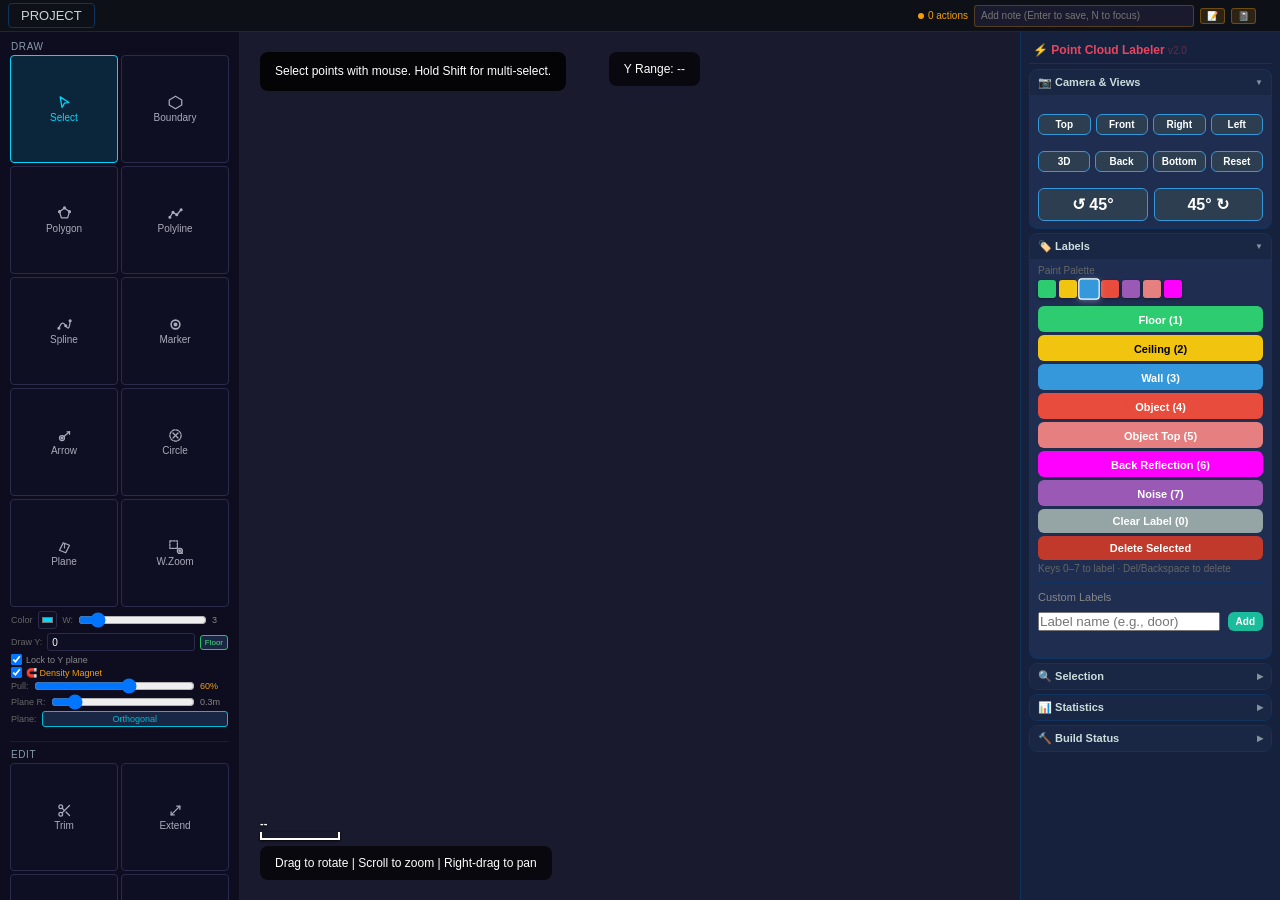
==== commit 424d1f1b: "Rewrite Eva boundary detection: row/column density scanning Old approach (flood fill + PCA) collapse" ====
--- a/tools/PointCloudLabeler.html
+++ b/tools/PointCloudLabeler.html
@@ -4347,8 +4347,8 @@
             const info = document.getElementById('selection-info');
             const t0 = performance.now();
 
-            // 1. Build density grid (5cm cells for wall detection)
-            const cs = 0.05;
+            // 1. Build density grid (4cm cells)
+            const cs = 0.04;
             const cells = new Map();
             let gxMin = Infinity, gxMax = -Infinity, gzMin = Infinity, gzMax = -Infinity;
 
@@ -4363,235 +4363,188 @@
                 if (gz < gzMin) gzMin = gz; if (gz > gzMax) gzMax = gz;
             }
 
-            evaLog(`Grid: ${cells.size} cells (${W}×${H}), bounds X[${gxMin}..${gxMax}] Z[${gzMin}..${gzMax}]`);
-
-            // 2. Find density threshold — top 25% are "wall" cells
-            const counts = Array.from(cells.values()).sort((a, b) => a - b);
-            const wallThresh = counts[Math.floor(counts.length * 0.75)] || 2;
-            evaLog(`Wall threshold: ${wallThresh} pts/cell (top 25% density)`);
-
-            // 3. Build binary wall image
             const W = gxMax - gxMin + 1;
             const H = gzMax - gzMin + 1;
-            const wallGrid = new Uint8Array(W * H);
+            evaLog(`Density grid: ${cells.size} cells (${W}×${H})`);
+
+            // 2. Build 2D density array and find threshold
+            const density = new Float32Array(W * H);
+            let maxDensity = 0;
             for (const [key, count] of cells) {
-                if (count >= wallThresh) {
-                    const [gx, gz] = key.split(',').map(Number);
-                    const ix = gx - gxMin;
-                    const iz = gz - gzMin;
-                    wallGrid[iz * W + ix] = 1;
-                }
-            }
-
-            // 4. Morphological cleanup — dilate then erode to connect nearby wall cells
-            function dilate(grid, w, h) {
-                const out = new Uint8Array(w * h);
-                for (let z = 1; z < h - 1; z++) {
-                    for (let x = 1; x < w - 1; x++) {
-                        if (grid[z*w+x] || grid[(z-1)*w+x] || grid[(z+1)*w+x] ||
-                            grid[z*w+x-1] || grid[z*w+x+1]) {
-                            out[z*w+x] = 1;
+                const [gx, gz] = key.split(',').map(Number);
+                const idx = (gz - gzMin) * W + (gx - gxMin);
+                density[idx] = count;
+                if (count > maxDensity) maxDensity = count;
+            }
+
+            const counts = Array.from(cells.values()).sort((a, b) => a - b);
+            const wallThresh = counts[Math.floor(counts.length * 0.70)] || 2;
+            evaLog(`Wall threshold: ${wallThresh} pts/cell`);
+
+            // 3. Scan rows (horizontal runs of dense cells) → detect horizontal walls
+            const runs = [];
+            const MIN_RUN = 8; // minimum 8 cells = ~32cm
+
+            // Horizontal scan (X direction at each Z)
+            for (let z = 0; z < H; z++) {
+                let runStart = -1;
+                for (let x = 0; x <= W; x++) {
+                    const d = x < W ? density[z * W + x] : 0;
+                    if (d >= wallThresh) {
+                        if (runStart < 0) runStart = x;
+                    } else {
+                        if (runStart >= 0) {
+                            const runLen = x - runStart;
+                            if (runLen >= MIN_RUN) {
+                                runs.push({
+                                    x1: (runStart + gxMin) * cs,
+                                    z1: (z + gzMin + 0.5) * cs,
+                                    x2: (x - 1 + gxMin + 1) * cs,
+                                    z2: (z + gzMin + 0.5) * cs,
+                                    dir: 'h', len: runLen, row: z
+                                });
+                            }
+                            runStart = -1;
                         }
                     }
                 }
-                return out;
-            }
-            function erode(grid, w, h) {
-                const out = new Uint8Array(w * h);
-                for (let z = 1; z < h - 1; z++) {
-                    for (let x = 1; x < w - 1; x++) {
-                        if (grid[z*w+x] && grid[(z-1)*w+x] && grid[(z+1)*w+x] &&
-                            grid[z*w+x-1] && grid[z*w+x+1]) {
-                            out[z*w+x] = 1;
+            }
+
+            // Vertical scan (Z direction at each X)
+            for (let x = 0; x < W; x++) {
+                let runStart = -1;
+                for (let z = 0; z <= H; z++) {
+                    const d = z < H ? density[z * W + x] : 0;
+                    if (d >= wallThresh) {
+                        if (runStart < 0) runStart = z;
+                    } else {
+                        if (runStart >= 0) {
+                            const runLen = z - runStart;
+                            if (runLen >= MIN_RUN) {
+                                runs.push({
+                                    x1: (x + gxMin + 0.5) * cs,
+                                    z1: (runStart + gzMin) * cs,
+                                    x2: (x + gxMin + 0.5) * cs,
+                                    z2: (z - 1 + gzMin + 1) * cs,
+                                    dir: 'v', len: runLen, col: x
+                                });
+                            }
+                            runStart = -1;
                         }
                     }
                 }
-                return out;
-            }
-
-            let processed = dilate(wallGrid, W, H);
-            processed = dilate(processed, W, H);
-            processed = erode(processed, W, H);
-
-            // 5. Find connected components using flood fill
-            const visited = new Uint8Array(W * H);
-            const components = [];
-
-            function floodFill(startX, startZ) {
-                const comp = [];
-                const stack = [[startX, startZ]];
-                while (stack.length > 0) {
-                    const [x, z] = stack.pop();
-                    const idx = z * W + x;
-                    if (x < 0 || x >= W || z < 0 || z >= H) continue;
-                    if (visited[idx] || !processed[idx]) continue;
-                    visited[idx] = 1;
-                    comp.push([x, z]);
-                    stack.push([x+1,z], [x-1,z], [x,z+1], [x,z-1]);
-                }
-                return comp;
-            }
-
-            for (let z = 0; z < H; z++) {
-                for (let x = 0; x < W; x++) {
-                    if (processed[z*W+x] && !visited[z*W+x]) {
-                        const comp = floodFill(x, z);
-                        if (comp.length >= 5) { // minimum 5 cells to be a wall segment
-                            components.push(comp);
+            }
+
+            evaLog(`Found ${runs.length} density runs (H+V scan)`);
+
+            // 4. Merge parallel nearby runs into wall lines
+            // Group by direction and proximity
+            const hRuns = runs.filter(r => r.dir === 'h').sort((a, b) => a.z1 - b.z1);
+            const vRuns = runs.filter(r => r.dir === 'v').sort((a, b) => a.x1 - b.x1);
+
+            function mergeParallelRuns(sorted, posKey, startKey, endKey, mergeThresh) {
+                const merged = [];
+                const used = new Set();
+                for (let i = 0; i < sorted.length; i++) {
+                    if (used.has(i)) continue;
+                    const group = [sorted[i]];
+                    used.add(i);
+                    for (let j = i + 1; j < sorted.length; j++) {
+                        if (used.has(j)) continue;
+                        // Same position (within threshold)?
+                        const posDiff = Math.abs(sorted[j][posKey] - sorted[i][posKey]);
+                        if (posDiff > mergeThresh) break; // sorted, so no more nearby
+                        // Overlapping range?
+                        const aStart = Math.min(sorted[i][startKey], sorted[i][endKey]);
+                        const aEnd = Math.max(sorted[i][startKey], sorted[i][endKey]);
+                        const bStart = Math.min(sorted[j][startKey], sorted[j][endKey]);
+                        const bEnd = Math.max(sorted[j][startKey], sorted[j][endKey]);
+                        if (bStart <= aEnd + 0.15 && bEnd >= aStart - 0.15) {
+                            group.push(sorted[j]);
+                            used.add(j);
                         }
                     }
-                }
-            }
-
-            evaLog(`Found ${components.length} wall components (flood fill)`);
-
-            // 6. For each component, find the principal axis and fit a line segment
-            const wallSegments = [];
-
-            for (const comp of components) {
-                if (comp.length < 3) continue;
-
-                // Centroid
-                let cx = 0, cz = 0;
-                for (const [x, z] of comp) { cx += x; cz += z; }
-                cx /= comp.length; cz /= comp.length;
-
-                // PCA for direction
-                let cxx = 0, czz = 0, cxz = 0;
-                for (const [x, z] of comp) {
-                    const dx = x - cx, dz = z - cz;
-                    cxx += dx * dx; czz += dz * dz; cxz += dx * dz;
-                }
-
-                // Eigenvector of covariance matrix (principal direction)
-                const theta = 0.5 * Math.atan2(2 * cxz, cxx - czz);
-                const dirX = Math.cos(theta);
-                const dirZ = Math.sin(theta);
-
-                // Project all points onto principal axis
-                let minProj = Infinity, maxProj = -Infinity;
-                for (const [x, z] of comp) {
-                    const proj = (x - cx) * dirX + (z - cz) * dirZ;
-                    if (proj < minProj) minProj = proj;
-                    if (proj > maxProj) maxProj = proj;
-                }
-
-                // Segment length in cells
-                const segLen = maxProj - minProj;
-                if (segLen < 4) continue; // too short (< 20cm)
-
-                // Convert to world coordinates
-                const x1 = (cx + dirX * minProj + gxMin + 0.5) * cs;
-                const z1 = (cz + dirZ * minProj + gzMin + 0.5) * cs;
-                const x2 = (cx + dirX * maxProj + gxMin + 0.5) * cs;
-                const z2 = (cz + dirZ * maxProj + gzMin + 0.5) * cs;
-
-                // Check linearity — if spread perpendicular to axis is too wide, it's not a wall
-                let maxPerp = 0;
-                for (const [x, z] of comp) {
-                    const perp = Math.abs((x - cx) * (-dirZ) + (z - cz) * dirX);
-                    if (perp > maxPerp) maxPerp = perp;
-                }
-
-                // Wall should be thin relative to length
-                if (maxPerp > segLen * 0.4 && maxPerp > 6) continue; // too fat
-
-                wallSegments.push({
-                    x1, z1, x2, z2,
-                    length: segLen * cs,
-                    cells: comp.length,
-                    perpSpread: maxPerp * cs
+                    // Merge group — average position, extend range
+                    let avgPos = 0;
+                    let minR = Infinity, maxR = -Infinity;
+                    for (const r of group) {
+                        avgPos += r[posKey];
+                        minR = Math.min(minR, r[startKey], r[endKey]);
+                        maxR = Math.max(maxR, r[startKey], r[endKey]);
+                    }
+                    avgPos /= group.length;
+                    merged.push({ pos: avgPos, start: minR, end: maxR, count: group.length });
+                }
+                return merged;
+            }
+
+            const mergedH = mergeParallelRuns(hRuns, 'z1', 'x1', 'x2', 0.12); // 12cm merge distance
+            const mergedV = mergeParallelRuns(vRuns, 'x1', 'z1', 'z2', 0.12);
+
+            evaLog(`Merged: ${mergedH.length} horizontal + ${mergedV.length} vertical walls`);
+
+            // 5. Convert to guide line segments
+            const wallLines = [];
+
+            for (const w of mergedH) {
+                const len = Math.abs(w.end - w.start);
+                if (len < 0.25) continue; // skip very short
+                wallLines.push({
+                    x1: w.start, z1: w.pos,
+                    x2: w.end, z2: w.pos,
+                    length: len
                 });
             }
-
-            evaLog(`PCA line fitting: ${wallSegments.length} wall segments detected`);
-
-            // 7. Merge collinear nearby segments
-            const merged = [];
-            const usedSeg = new Set();
-
-            // Sort by angle then position
-            wallSegments.forEach((s, i) => {
-                s.angle = Math.atan2(s.z2 - s.z1, s.x2 - s.x1);
-                // Normalize angle to [0, π)
-                if (s.angle < 0) s.angle += Math.PI;
-                s.idx = i;
-            });
-
-            wallSegments.sort((a, b) => a.angle - b.angle);
-
-            for (let i = 0; i < wallSegments.length; i++) {
-                if (usedSeg.has(i)) continue;
-                const s = wallSegments[i];
-                const chain = [s];
-                usedSeg.add(i);
-
-                // Find collinear neighbors
-                for (let j = i + 1; j < wallSegments.length; j++) {
-                    if (usedSeg.has(j)) continue;
-                    const t = wallSegments[j];
-                    // Check angle similarity
-                    let angleDiff = Math.abs(s.angle - t.angle);
-                    if (angleDiff > Math.PI / 2) angleDiff = Math.PI - angleDiff;
-                    if (angleDiff > 0.15) continue; // ~8.5 degrees
-
-                    // Check proximity (perpendicular distance between midpoints)
-                    const mx = (t.x1 + t.x2) / 2, mz = (t.z1 + t.z2) / 2;
-                    const smx = (s.x1 + s.x2) / 2, smz = (s.z1 + s.z2) / 2;
-                    const dx = mx - smx, dz = mz - smz;
-                    const dirX = Math.cos(s.angle), dirZ = Math.sin(s.angle);
-                    const perpDist = Math.abs(dx * (-dirZ) + dz * dirX);
-
-                    if (perpDist < 0.15) { // within 15cm
-                        chain.push(t);
-                        usedSeg.add(j);
-                    }
-                }
-
-                // Merge chain: find extreme endpoints along the direction
-                if (chain.length > 0) {
-                    const allPts = [];
-                    for (const seg of chain) {
-                        allPts.push({ x: seg.x1, z: seg.z1 });
-                        allPts.push({ x: seg.x2, z: seg.z2 });
-                    }
-                    const dirX = Math.cos(s.angle), dirZ = Math.sin(s.angle);
-                    let minP = Infinity, maxP = -Infinity, minPt = null, maxPt = null;
-                    for (const p of allPts) {
-                        const proj = p.x * dirX + p.z * dirZ;
-                        if (proj < minP) { minP = proj; minPt = p; }
-                        if (proj > maxP) { maxP = proj; maxPt = p; }
-                    }
-                    if (minPt && maxPt) {
-                        const len = Math.sqrt((maxPt.x - minPt.x) ** 2 + (maxPt.z - minPt.z) ** 2);
-                        if (len > 0.15) { // at least 15cm
-                            merged.push({
-                                x1: minPt.x, z1: minPt.z,
-                                x2: maxPt.x, z2: maxPt.z,
-                                length: len
-                            });
-                        }
-                    }
-                }
-            }
-
-            evaLog(`Merged collinear segments: ${merged.length} wall lines`);
-
-            if (merged.length === 0) {
-                evaLog('Could not detect clear wall segments.');
-                evaLog('Try scanning more of the room or adjusting scan angle.');
-                info.textContent = 'Eva: Could not detect clear wall segments.';
+            for (const w of mergedV) {
+                const len = Math.abs(w.end - w.start);
+                if (len < 0.25) continue;
+                wallLines.push({
+                    x1: w.pos, z1: w.start,
+                    x2: w.pos, z2: w.end,
+                    length: len
+                });
+            }
+
+            // 6. Remove duplicate/overlapping segments
+            // If two segments overlap significantly and are close, keep the longer one
+            wallLines.sort((a, b) => b.length - a.length);
+            const finalLines = [];
+            const usedLine = new Set();
+
+            for (let i = 0; i < wallLines.length; i++) {
+                if (usedLine.has(i)) continue;
+                const a = wallLines[i];
+                usedLine.add(i);
+                finalLines.push(a);
+
+                // Remove shorter overlapping segments
+                for (let j = i + 1; j < wallLines.length; j++) {
+                    if (usedLine.has(j)) continue;
+                    const b = wallLines[j];
+                    // Check if midpoints are close
+                    const mx = (a.x1 + a.x2) / 2, mz = (a.z1 + a.z2) / 2;
+                    const bx = (b.x1 + b.x2) / 2, bz = (b.z1 + b.z2) / 2;
+                    const dist = Math.sqrt((mx - bx) ** 2 + (mz - bz) ** 2);
+                    if (dist < 0.2) usedLine.add(j); // too close to a longer line
+                }
+            }
+
+            evaLog(`Final: ${finalLines.length} wall segments`);
+
+            if (finalLines.length === 0) {
+                evaLog('Could not detect wall segments. Scan may need more coverage.');
+                info.textContent = 'Eva: No wall segments detected.';
                 closeEvaPanel(3000);
                 return;
             }
 
-            // 8. Add as guide lines
+            // 7. Add as guide lines
             const y = drawPlaneLocked ? drawPlaneY : 0;
             pushUndo({ type: 'guide', prev: JSON.parse(JSON.stringify(guideLines)),
                         prevMarkers: JSON.parse(JSON.stringify(guideMarkers)) });
 
             let addedCount = 0;
-            for (const seg of merged) {
+            for (const seg of finalLines) {
                 guideLines.push({
                     type: 'polyline',
                     points: [
@@ -4612,10 +4565,15 @@
             });
 
             evaLog(`Drew ${addedCount} wall segments in ${elapsed}s`);
-            evaLog('Review and adjust, then use "Close Gaps" to connect.');
-            evaLog('Don\'t forget to save (Ctrl+S)!');
-            info.textContent = `Eva: Drew ${addedCount} wall segments in ${elapsed}s. Review, adjust, then use "Close Gaps" to connect.`;
-            closeEvaPanel(5000);
+            for (const seg of finalLines) {
+                const len = seg.length.toFixed(2);
+                const isH = Math.abs(seg.z2 - seg.z1) < 0.05;
+                evaLog(`  ${isH ? '─' : '│'} ${len}m at ${isH ? 'Z=' + seg.z1.toFixed(2) : 'X=' + seg.x1.toFixed(2)}`);
+            }
+            evaLog('Review and adjust. Use "Close Gaps" to connect.');
+            evaLog('Ctrl+S to save!');
+            info.textContent = `Eva: Drew ${addedCount} wall segments in ${elapsed}s.`;
+            closeEvaPanel(8000);
         }
 
         /**
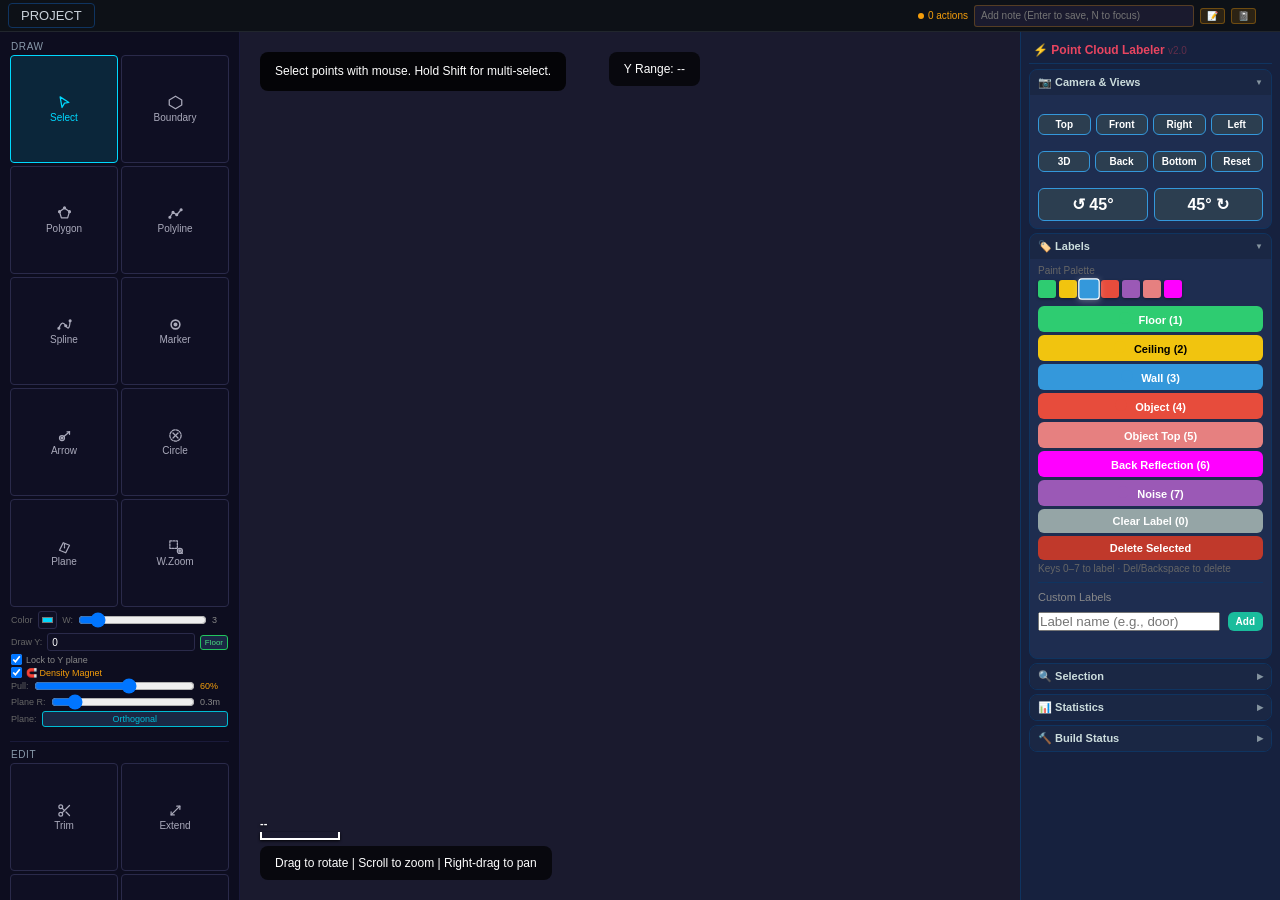
==== commit f2efc733: "Disable snapping for circle and arrow tools Circles and arrows now use raw world position — no guide" ====
--- a/tools/PointCloudLabeler.html
+++ b/tools/PointCloudLabeler.html
@@ -3667,8 +3667,10 @@
             if (!drawMode && !isGuideActive) return;
 
             // Pick snap target: guide vertices/midpoints/intersections first, then point cloud
-            const guideSnap = isGuideActive ? findGuideSnapPoint(event) : null;
-            const pcSnap    = (snapEnabled && snapTypes.vertex) ? findSnapPoint(event) : null;
+            // Circles and arrows skip snapping — use raw world position
+            const noSnap = (activeTool === 'circle' || activeTool === 'arrow');
+            const guideSnap = (isGuideActive && !noSnap) ? findGuideSnapPoint(event) : null;
+            const pcSnap    = (snapEnabled && snapTypes.vertex && !noSnap) ? findSnapPoint(event) : null;
             const bestSnap  = guideSnap || pcSnap;
 
             drawSnapTarget = bestSnap
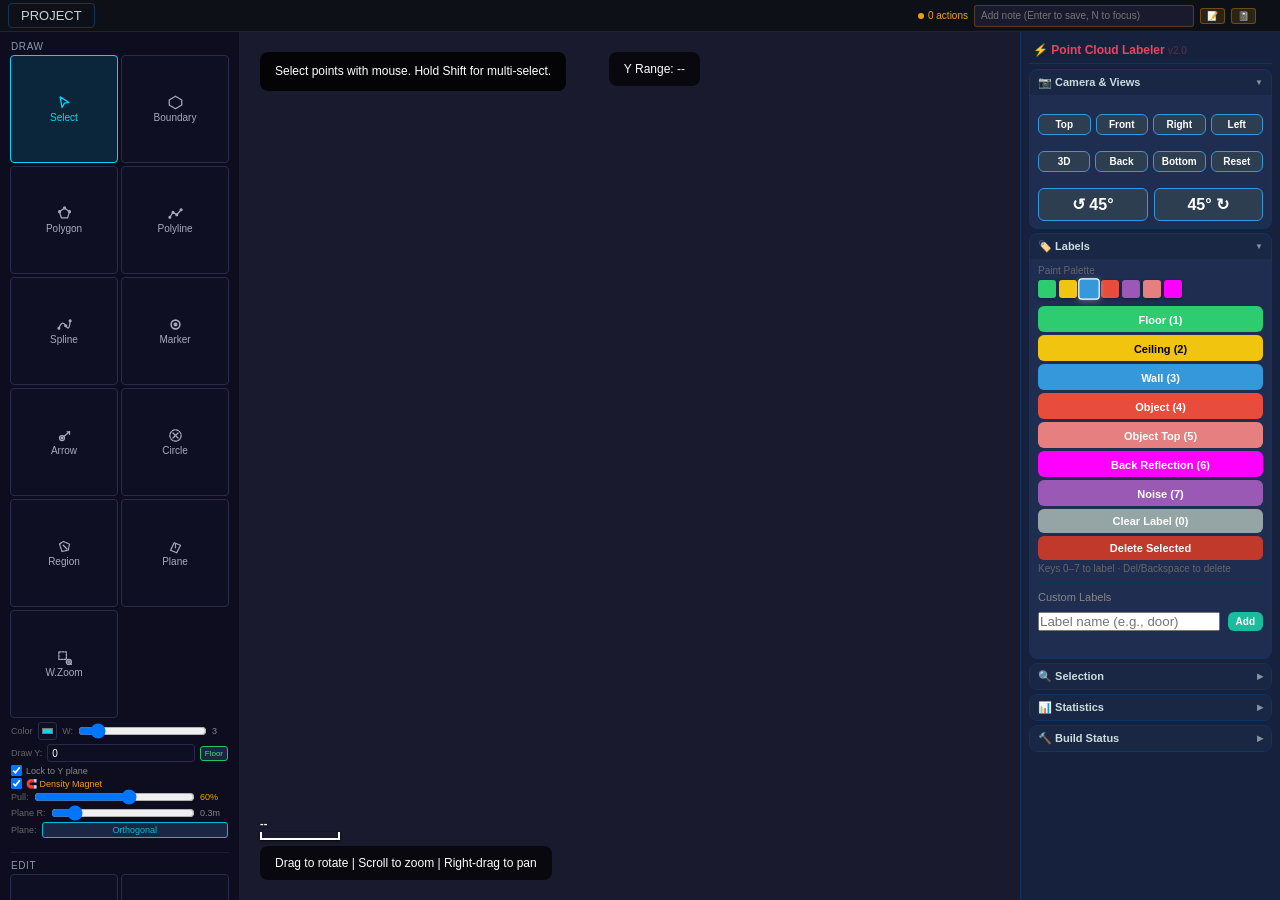
==== commit 27c88c36: "Add polygon annotation (Region) tool for irregular area markers Click vertices to draw polygon outli" ====
--- a/tools/PointCloudLabeler.html
+++ b/tools/PointCloudLabeler.html
@@ -868,6 +868,10 @@
                     <svg viewBox="0 0 24 24" fill="none" stroke="currentColor" stroke-width="2" stroke-linecap="round" stroke-linejoin="round"><circle cx="12" cy="12" r="9" stroke-dasharray="4,2"/><line x1="8" y1="8" x2="16" y2="16"/><line x1="16" y1="8" x2="8" y2="16"/></svg>
                     Circle
                 </div>
+                <div class="tool-btn" id="tool-polyanno" onclick="setTool('polyanno')" title="Annotation Polygon (G) — draw polygon area markers for Eva">
+                    <svg viewBox="0 0 24 24" fill="none" stroke="currentColor" stroke-width="2" stroke-linecap="round" stroke-linejoin="round"><path d="M4 8L10 4L20 8L18 18L8 20Z" stroke-dasharray="4,2"/><line x1="10" y1="10" x2="16" y2="16"/></svg>
+                    Region
+                </div>
                 <div class="tool-btn" id="tool-planefit" onclick="setTool('planefit')" title="Fit Plane (F) — click point cloud to fit a plane to nearby points">
                     <svg viewBox="0 0 24 24" fill="none" stroke="currentColor" stroke-width="2" stroke-linecap="round" stroke-linejoin="round"><path d="M4 18L10 6L20 10L14 22Z" fill="none"/><line x1="12" y1="14" x2="12" y2="8" stroke-dasharray="2,2"/></svg>
                     Plane
@@ -1617,7 +1621,7 @@
             points = []; labels = []; normals = []; rgbColors = []; scanIds = [];
             deletedIndices.clear(); selectedIndices.clear();
             numScans = 0; currentFilename = null; originalData = null;
-            guideLines = []; guideMarkers = []; constructionLines = []; observerArrows = []; annotationCircles = [];
+            guideLines = []; guideMarkers = []; constructionLines = []; observerArrows = []; annotationCircles = []; annotationPolygons = [];
             actionLog = []; notebookEntries = [];
             actionSessionId = Date.now().toString(36) + Math.random().toString(36).slice(2, 6);
             const counter = document.getElementById('action-log-count');
@@ -1689,6 +1693,12 @@
         let showAnnotationCircles = true;
         let circlePlacingCenter = null; // first-click center during placement
         let circlePreviewRadius = 0;    // live radius during placement
+
+        // Annotation polygons (irregular area markers for Eva)
+        let annotationPolygons = [];    // [{points:[{x,z}...], tag, note, y}]
+        let annotationPolygonsGroup = null;
+        let showAnnotationPolygons = true;
+        let polyAnnotationPts = [];     // vertices being placed for current polygon
 
         // Plane fit tool
         let fittedPlanes = [];          // [{center:{x,y,z}, normal:{x,y,z}, u:{x,y,z}, v:{x,y,z}, size:number}]
@@ -1935,6 +1945,7 @@
             marker_placed: p => `Placed marker #${p.total}`,
             arrow_placed: p => `Observer arrow #${p.total} at ${(p.angle * 180 / Math.PI).toFixed(0)}°`,
             circle_placed: p => `Circle #${p.total} "${p.tag}" (${(p.radius*100).toFixed(0)}cm)${p.note ? ': '+p.note : ''}`,
+            region_placed: p => `Region #${p.total} "${p.tag}" (${p.vertices} vertices)${p.note ? ': '+p.note : ''}`,
             trim_applied: p => `Trimmed line (${p.num_intersections} intersection${p.num_intersections !== 1 ? 's' : ''})`,
             extend_both: p => `Extended 2 lines to meeting point`,
             auto_extend_all: p => `Auto-extended ${p.endpoints_extended} endpoints`,
@@ -1984,6 +1995,7 @@
             'marker_placed': 'Marking reference point for alignment',
             'arrow_placed': 'Indicating observer/camera viewing direction at this location',
             'circle_placed': 'Marking area for Eva to learn — anomaly, gap, or feature boundary',
+            'region_placed': 'Drawing irregular region for Eva — marking non-circular area of interest',
             'eva_draw_boundary': 'Eva auto-detected wall positions from point density ridges',
             'trim_applied': 'Removing overextended segment at intersection',
             'extend_both': 'Closing wall corner gap — extending lines to meet',
@@ -2295,6 +2307,10 @@
                 annotationCircles = action.prev;
                 rebuildAnnotationCircles();
                 document.getElementById('selection-info').textContent = 'Undo: annotation circle';
+            } else if (action.type === 'polyannos') {
+                annotationPolygons = action.prev;
+                rebuildAnnotationPolygons();
+                document.getElementById('selection-info').textContent = 'Undo: annotation region';
             } else if (action.type === 'guide') {
                 guideLines = action.prev;
                 if (action.prevMarkers) guideMarkers = action.prevMarkers;
@@ -2368,10 +2384,11 @@
             document.getElementById('tool-' + name)?.classList.add('active');
 
             const isConstruct   = (name === 'construct');
-            const isGuideDraw   = (name === 'polygon' || name === 'polyline' || name === 'spline' || name === 'marker' || name === 'arrow' || name === 'circle');
+            const isGuideDraw   = (name === 'polygon' || name === 'polyline' || name === 'spline' || name === 'marker' || name === 'arrow' || name === 'circle' || name === 'polyanno');
             const isTrimExtend  = (name === 'trim'    || name === 'extend');
             if (name !== 'arrow') { arrowPlacingPos = null; }
             if (name !== 'circle') { circlePlacingCenter = null; }
+            if (name !== 'polyanno' && polyAnnotationPts.length > 0) { polyAnnotationPts = []; rebuildAnnotationPolygons(); }
             const isWindowZoom  = (name === 'windowzoom');
 
             drawMode = isConstruct;
@@ -2399,6 +2416,7 @@
                 else if (name === 'marker')   info.textContent = 'Marker: click to place circle markers — connect later with Polyline (snaps to markers)';
                 else if (name === 'arrow')    info.textContent = 'Arrow: click to place observer position, then click again to set viewing direction';
                 else if (name === 'circle')   info.textContent = 'Circle: click center, then click edge to set radius — tag the area for Eva (gap/window/noise/door)';
+                else if (name === 'polyanno') info.textContent = 'Region: click vertices to draw polygon area — click near 1st point or press Esc to close & tag';
                 else if (name === 'trim')     info.textContent = 'Trim: click on a guide line segment to trim at intersection';
                 else if (name === 'extend')   info.textContent = 'Extend: click first line, then second line — both extend to meeting point';
                 else if (name === 'planefit') info.textContent = 'Plane Fit: click on point cloud to fit a plane to nearby points';
@@ -2590,6 +2608,7 @@
             rebuildConstructionLines();
             rebuildObserverArrows();
             rebuildAnnotationCircles();
+            rebuildAnnotationPolygons();
         }
 
         function rebuildConstructionLines() {
@@ -2925,6 +2944,178 @@
                     circlePlacingCenter = null; circlePreviewRadius = 0;
                     rebuildAnnotationCircles(); dlg.remove();
                 }
+            });
+        }
+
+        // ── Annotation Polygons ──────────────────────────────────────────────
+        function rebuildAnnotationPolygons() {
+            if (annotationPolygonsGroup) scene.remove(annotationPolygonsGroup);
+            annotationPolygonsGroup = new THREE.Group();
+
+            if (!showAnnotationPolygons && polyAnnotationPts.length === 0) {
+                scene.add(annotationPolygonsGroup);
+                return;
+            }
+
+            const camDist = camera ? camera.position.distanceTo(
+                new THREE.Vector3(sceneCenter.x, sceneCenter.y, sceneCenter.z)) : 10;
+            const labelScale = camDist * 0.012;
+
+            // Draw committed polygons
+            if (showAnnotationPolygons) {
+                annotationPolygons.forEach((poly, i) => {
+                    const tagColor = CIRCLE_TAG_COLORS[poly.tag] || 0xffff44;
+                    drawAnnotationPoly(annotationPolygonsGroup, poly.points, tagColor, poly.y || 0, false, i + 1, poly.tag, labelScale);
+                });
+            }
+
+            // Draw active (in-progress) polygon
+            if (polyAnnotationPts.length >= 1) {
+                const pts = [...polyAnnotationPts];
+                if (drawSnapTarget) pts.push({ x: drawSnapTarget.x, z: drawSnapTarget.z });
+                drawAnnotationPoly(annotationPolygonsGroup, pts, 0xffffff, polyAnnotationPts[0].y || 0, true, 0, '', labelScale);
+            }
+
+            scene.add(annotationPolygonsGroup);
+        }
+
+        function drawAnnotationPoly(group, pts, color, y, isPreview, num, tag, labelScale) {
+            if (pts.length < 2) return;
+            const opacity = isPreview ? 0.5 : 0.65;
+
+            // Outline
+            const linePts = [];
+            for (const p of pts) {
+                linePts.push(new THREE.Vector3(p.x, y + 0.02, p.z));
+            }
+            if (!isPreview && pts.length >= 3) {
+                linePts.push(linePts[0].clone()); // close
+            }
+            const lineGeo = new THREE.BufferGeometry().setFromPoints(linePts);
+            const lineMat = new THREE.LineBasicMaterial({
+                color, linewidth: 2, transparent: true, opacity,
+                depthTest: false
+            });
+            group.add(new THREE.Line(lineGeo, lineMat));
+
+            // Dashed outline effect via second pass
+            const dashMat = new THREE.LineDashedMaterial({
+                color, dashSize: 0.08, gapSize: 0.04, transparent: true,
+                opacity: opacity * 0.5, depthTest: false
+            });
+            const dashLine = new THREE.Line(lineGeo.clone(), dashMat);
+            dashLine.computeLineDistances();
+            group.add(dashLine);
+
+            // Vertex dots
+            const dotGeo = new THREE.CircleGeometry(0.02, 8);
+            const dotMat = new THREE.MeshBasicMaterial({ color, depthTest: false, transparent: true, opacity });
+            for (const p of pts) {
+                const dot = new THREE.Mesh(dotGeo, dotMat);
+                dot.position.set(p.x, y + 0.025, p.z);
+                dot.rotation.x = -Math.PI / 2;
+                group.add(dot);
+            }
+
+            // Fill (semi-transparent) for closed polygons
+            if (!isPreview && pts.length >= 3) {
+                try {
+                    const shape = new THREE.Shape();
+                    shape.moveTo(pts[0].x, pts[0].z);
+                    for (let i = 1; i < pts.length; i++) shape.lineTo(pts[i].x, pts[i].z);
+                    shape.closePath();
+                    const fillGeo = new THREE.ShapeGeometry(shape);
+                    const fillMat = new THREE.MeshBasicMaterial({
+                        color, transparent: true, opacity: 0.08,
+                        side: THREE.DoubleSide, depthTest: false
+                    });
+                    const fill = new THREE.Mesh(fillGeo, fillMat);
+                    fill.rotation.x = -Math.PI / 2;
+                    fill.position.y = y + 0.01;
+                    group.add(fill);
+                } catch (e) { /* shape may be self-intersecting */ }
+            }
+
+            // Label
+            if (!isPreview && num > 0) {
+                const cx = pts.reduce((s, p) => s + p.x, 0) / pts.length;
+                const cz = pts.reduce((s, p) => s + p.z, 0) / pts.length;
+                const label = createCircleLabel(num, tag, color);
+                label.position.set(cx, y + labelScale * 2, cz);
+                const s = labelScale * 1.8;
+                label.scale.set(s, s * 0.5, 1);
+                group.add(label);
+            }
+        }
+
+        function showPolyAnnotationTagDialog(pts) {
+            let dlg = document.getElementById('circle-tag-dialog');
+            if (dlg) dlg.remove();
+
+            dlg = document.createElement('div');
+            dlg.id = 'circle-tag-dialog';
+            dlg.style.cssText = `position:fixed;top:50%;left:50%;transform:translate(-50%,-50%);
+                background:rgba(8,12,28,0.96);border:1px solid #c026d3;border-radius:12px;
+                padding:20px;z-index:9999;min-width:280px;font-size:13px;color:#e0e0e0;
+                backdrop-filter:blur(8px);`;
+
+            let html = `<div style="font-weight:700;color:#e879f9;font-size:15px;margin-bottom:12px;">
+                Tag this region for Eva</div>
+                <div style="margin-bottom:10px;color:#aaa;">${pts.length} vertices</div>
+                <div style="display:flex;flex-wrap:wrap;gap:6px;margin-bottom:12px;">`;
+
+            CIRCLE_TAGS.forEach(tag => {
+                const c = '#' + CIRCLE_TAG_COLORS[tag].toString(16).padStart(6, '0');
+                html += `<button class="circle-tag-btn" data-tag="${tag}" style="
+                    padding:6px 12px;border-radius:6px;border:2px solid ${c};
+                    background:rgba(0,0,0,0.4);color:${c};cursor:pointer;font-weight:600;font-size:12px;
+                    transition:all 0.15s;"
+                    onmouseover="this.style.background='${c}';this.style.color='#000'"
+                    onmouseout="this.style.background='rgba(0,0,0,0.4)';this.style.color='${c}'"
+                    >${tag.charAt(0).toUpperCase() + tag.slice(1)}</button>`;
+            });
+
+            html += `</div>
+                <div style="margin-bottom:10px;">
+                    <input id="circle-note-input" type="text" placeholder="Note for Eva (optional)..."
+                        style="width:100%;padding:6px 8px;background:rgba(255,255,255,0.08);
+                        border:1px solid #555;border-radius:6px;color:#fff;font-size:12px;box-sizing:border-box;">
+                </div>
+                <div style="display:flex;gap:8px;justify-content:flex-end;">
+                    <button id="circle-cancel-btn" style="padding:6px 16px;background:#333;color:#aaa;
+                        border:1px solid #555;border-radius:6px;cursor:pointer;">Cancel</button>
+                </div>`;
+
+            dlg.innerHTML = html;
+            document.body.appendChild(dlg);
+            setTimeout(() => document.getElementById('circle-note-input')?.focus(), 50);
+
+            dlg.querySelectorAll('.circle-tag-btn').forEach(btn => {
+                btn.addEventListener('click', () => {
+                    const tag = btn.dataset.tag;
+                    const note = document.getElementById('circle-note-input')?.value || '';
+                    pushUndo({ type: 'polyannos', prev: JSON.parse(JSON.stringify(annotationPolygons)) });
+                    const y = pts[0].y || (drawPlaneLocked ? drawPlaneY : 0);
+                    annotationPolygons.push({
+                        points: pts.map(p => ({ x: p.x, z: p.z })),
+                        y: y, tag: tag, note: note
+                    });
+                    logAction('region_placed', {
+                        vertices: pts.length, tag: tag, note: note,
+                        total: annotationPolygons.length
+                    });
+                    polyAnnotationPts = [];
+                    rebuildAnnotationPolygons();
+                    document.getElementById('selection-info').textContent =
+                        `Region #${annotationPolygons.length} tagged "${tag}" (${pts.length} vertices).`;
+                    dlg.remove();
+                });
+            });
+
+            document.getElementById('circle-cancel-btn').addEventListener('click', () => {
+                polyAnnotationPts = [];
+                rebuildAnnotationPolygons();
+                dlg.remove();
             });
         }
 
@@ -3092,6 +3283,24 @@
                     if (radius < 0.02) return; // too small
                     showCircleTagDialog(circlePlacingCenter, radius);
                 }
+                return;
+            }
+
+            if (activeTool === 'polyanno') {
+                // Close polygon if clicking near first point
+                if (polyAnnotationPts.length >= 3) {
+                    const first = polyAnnotationPts[0];
+                    const dist = Math.sqrt((pos.x - first.x) ** 2 + (pos.z - first.z) ** 2);
+                    if (dist < 0.3) {
+                        // Close and tag
+                        showPolyAnnotationTagDialog([...polyAnnotationPts]);
+                        return;
+                    }
+                }
+                polyAnnotationPts.push({ x: pos.x, y: pos.y, z: pos.z });
+                rebuildAnnotationPolygons();
+                document.getElementById('selection-info').textContent =
+                    `Region: ${polyAnnotationPts.length} vertices — click near 1st to close, Esc to close & tag`;
                 return;
             }
 
@@ -3662,13 +3871,13 @@
 
             const isGuideActive = (activeTool === 'polygon' || activeTool === 'polyline' || activeTool === 'spline'
                                 || activeTool === 'marker'  || activeTool === 'trim'    || activeTool === 'extend'
-                                || activeTool === 'arrow'   || activeTool === 'circle');
+                                || activeTool === 'arrow'   || activeTool === 'circle'  || activeTool === 'polyanno');
 
             if (!drawMode && !isGuideActive) return;
 
             // Pick snap target: guide vertices/midpoints/intersections first, then point cloud
             // Circles and arrows skip snapping — use raw world position
-            const noSnap = (activeTool === 'circle' || activeTool === 'arrow');
+            const noSnap = (activeTool === 'circle' || activeTool === 'arrow' || activeTool === 'polyanno');
             const guideSnap = (isGuideActive && !noSnap) ? findGuideSnapPoint(event) : null;
             const pcSnap    = (snapEnabled && snapTypes.vertex && !noSnap) ? findSnapPoint(event) : null;
             const bestSnap  = guideSnap || pcSnap;
@@ -4349,212 +4558,243 @@
             const info = document.getElementById('selection-info');
             const t0 = performance.now();
 
-            // 1. Build density grid (4cm cells)
-            const cs = 0.04;
+            // ── 1. Build density grid (3cm cells for fine detail) ──
+            const cs = 0.03;
             const cells = new Map();
-            let gxMin = Infinity, gxMax = -Infinity, gzMin = Infinity, gzMax = -Infinity;
+            let xMin = Infinity, xMax = -Infinity, zMin = Infinity, zMax = -Infinity;
 
             for (let i = 0; i < points.length; i++) {
                 if (deletedIndices.has(i)) continue;
                 const p = points[i];
                 const gx = Math.floor(p.x / cs);
                 const gz = Math.floor(p.z / cs);
-                const key = gx + ',' + gz;
-                cells.set(key, (cells.get(key) || 0) + 1);
-                if (gx < gxMin) gxMin = gx; if (gx > gxMax) gxMax = gx;
-                if (gz < gzMin) gzMin = gz; if (gz > gzMax) gzMax = gz;
-            }
-
-            const W = gxMax - gxMin + 1;
-            const H = gzMax - gzMin + 1;
-            evaLog(`Density grid: ${cells.size} cells (${W}×${H})`);
-
-            // 2. Build 2D density array and find threshold
-            const density = new Float32Array(W * H);
-            let maxDensity = 0;
-            for (const [key, count] of cells) {
-                const [gx, gz] = key.split(',').map(Number);
-                const idx = (gz - gzMin) * W + (gx - gxMin);
-                density[idx] = count;
-                if (count > maxDensity) maxDensity = count;
-            }
-
+                cells.set(gx + ',' + gz, (cells.get(gx + ',' + gz) || 0) + 1);
+                if (p.x < xMin) xMin = p.x; if (p.x > xMax) xMax = p.x;
+                if (p.z < zMin) zMin = p.z; if (p.z > zMax) zMax = p.z;
+            }
+
+            evaLog(`Grid: ${cells.size} cells, room ${(xMax-xMin).toFixed(1)}m × ${(zMax-zMin).toFixed(1)}m`);
+
+            // Density lookup helper
+            function getDen(wx, wz) {
+                return cells.get(Math.floor(wx / cs) + ',' + Math.floor(wz / cs)) || 0;
+            }
+
+            // Adaptive threshold — top 30% density
             const counts = Array.from(cells.values()).sort((a, b) => a - b);
-            const wallThresh = counts[Math.floor(counts.length * 0.70)] || 2;
-            evaLog(`Wall threshold: ${wallThresh} pts/cell`);
-
-            // 3. Scan rows (horizontal runs of dense cells) → detect horizontal walls
-            const runs = [];
-            const MIN_RUN = 8; // minimum 8 cells = ~32cm
-
-            // Horizontal scan (X direction at each Z)
-            for (let z = 0; z < H; z++) {
-                let runStart = -1;
-                for (let x = 0; x <= W; x++) {
-                    const d = x < W ? density[z * W + x] : 0;
-                    if (d >= wallThresh) {
-                        if (runStart < 0) runStart = x;
-                    } else {
-                        if (runStart >= 0) {
-                            const runLen = x - runStart;
-                            if (runLen >= MIN_RUN) {
-                                runs.push({
-                                    x1: (runStart + gxMin) * cs,
-                                    z1: (z + gzMin + 0.5) * cs,
-                                    x2: (x - 1 + gxMin + 1) * cs,
-                                    z2: (z + gzMin + 0.5) * cs,
-                                    dir: 'h', len: runLen, row: z
-                                });
+            const ridgeThresh = counts[Math.floor(counts.length * 0.70)] || 2;
+            evaLog(`Ridge threshold: ${ridgeThresh} pts/cell`);
+
+            // ── 2. Estimate scanner position (centroid of all points) ──
+            let scanX = 0, scanZ = 0, scanCount = 0;
+            for (let i = 0; i < points.length; i++) {
+                if (deletedIndices.has(i)) continue;
+                scanX += points[i].x; scanZ += points[i].z; scanCount++;
+            }
+            scanX /= scanCount; scanZ /= scanCount;
+            evaLog(`Scanner ~center: (${scanX.toFixed(2)}, ${scanZ.toFixed(2)})`);
+
+            // ── 3. Ray-cast from outside inward — "shrink wrap" ──
+            // Cast rays from a large circle outside the point cloud toward center
+            // Find where each ray first hits a dense region = boundary point
+            const margin = 1.0; // start 1m outside bounding box
+            const outerR = Math.max(xMax - xMin, zMax - zMin) / 2 + margin;
+            const cx = (xMin + xMax) / 2;
+            const cz = (zMin + zMax) / 2;
+
+            const NUM_RAYS = 720; // every 0.5 degrees
+            const RAY_STEP = cs * 0.5; // step size = half cell
+            const RIDGE_WINDOW = 5; // look ahead this many steps for peak density
+            const boundaryPts = [];
+
+            evaLog(`Casting ${NUM_RAYS} rays inward (${(360/NUM_RAYS).toFixed(1)}° step)...`);
+
+            for (let r = 0; r < NUM_RAYS; r++) {
+                const angle = (r / NUM_RAYS) * Math.PI * 2;
+                const dirX = -Math.cos(angle); // inward
+                const dirZ = -Math.sin(angle);
+                const startX = cx + Math.cos(angle) * outerR;
+                const startZ = cz + Math.sin(angle) * outerR;
+
+                // March inward, find first cell above threshold
+                let hitX = null, hitZ = null;
+                let maxDenOnRay = 0, maxDenX = 0, maxDenZ = 0;
+                const maxSteps = Math.ceil(outerR * 2 / RAY_STEP);
+
+                for (let s = 0; s < maxSteps; s++) {
+                    const wx = startX + dirX * s * RAY_STEP;
+                    const wz = startZ + dirZ * s * RAY_STEP;
+                    const d = getDen(wx, wz);
+
+                    if (d >= ridgeThresh && !hitX) {
+                        // First hit — but look ahead a few steps for the peak (ridge center)
+                        hitX = wx; hitZ = wz;
+                        maxDenOnRay = d; maxDenX = wx; maxDenZ = wz;
+
+                        for (let ahead = 1; ahead <= RIDGE_WINDOW; ahead++) {
+                            const ax = wx + dirX * ahead * RAY_STEP;
+                            const az = wz + dirZ * ahead * RAY_STEP;
+                            const ad = getDen(ax, az);
+                            if (ad > maxDenOnRay) {
+                                maxDenOnRay = ad; maxDenX = ax; maxDenZ = az;
                             }
-                            runStart = -1;
                         }
+                        break;
                     }
                 }
-            }
-
-            // Vertical scan (Z direction at each X)
-            for (let x = 0; x < W; x++) {
-                let runStart = -1;
-                for (let z = 0; z <= H; z++) {
-                    const d = z < H ? density[z * W + x] : 0;
-                    if (d >= wallThresh) {
-                        if (runStart < 0) runStart = z;
-                    } else {
-                        if (runStart >= 0) {
-                            const runLen = z - runStart;
-                            if (runLen >= MIN_RUN) {
-                                runs.push({
-                                    x1: (x + gxMin + 0.5) * cs,
-                                    z1: (runStart + gzMin) * cs,
-                                    x2: (x + gxMin + 0.5) * cs,
-                                    z2: (z - 1 + gzMin + 1) * cs,
-                                    dir: 'v', len: runLen, col: x
-                                });
-                            }
-                            runStart = -1;
-                        }
-                    }
-                }
-            }
-
-            evaLog(`Found ${runs.length} density runs (H+V scan)`);
-
-            // 4. Merge parallel nearby runs into wall lines
-            // Group by direction and proximity
-            const hRuns = runs.filter(r => r.dir === 'h').sort((a, b) => a.z1 - b.z1);
-            const vRuns = runs.filter(r => r.dir === 'v').sort((a, b) => a.x1 - b.x1);
-
-            function mergeParallelRuns(sorted, posKey, startKey, endKey, mergeThresh) {
-                const merged = [];
-                const used = new Set();
-                for (let i = 0; i < sorted.length; i++) {
-                    if (used.has(i)) continue;
-                    const group = [sorted[i]];
-                    used.add(i);
-                    for (let j = i + 1; j < sorted.length; j++) {
-                        if (used.has(j)) continue;
-                        // Same position (within threshold)?
-                        const posDiff = Math.abs(sorted[j][posKey] - sorted[i][posKey]);
-                        if (posDiff > mergeThresh) break; // sorted, so no more nearby
-                        // Overlapping range?
-                        const aStart = Math.min(sorted[i][startKey], sorted[i][endKey]);
-                        const aEnd = Math.max(sorted[i][startKey], sorted[i][endKey]);
-                        const bStart = Math.min(sorted[j][startKey], sorted[j][endKey]);
-                        const bEnd = Math.max(sorted[j][startKey], sorted[j][endKey]);
-                        if (bStart <= aEnd + 0.15 && bEnd >= aStart - 0.15) {
-                            group.push(sorted[j]);
-                            used.add(j);
-                        }
-                    }
-                    // Merge group — average position, extend range
-                    let avgPos = 0;
-                    let minR = Infinity, maxR = -Infinity;
-                    for (const r of group) {
-                        avgPos += r[posKey];
-                        minR = Math.min(minR, r[startKey], r[endKey]);
-                        maxR = Math.max(maxR, r[startKey], r[endKey]);
-                    }
-                    avgPos /= group.length;
-                    merged.push({ pos: avgPos, start: minR, end: maxR, count: group.length });
-                }
-                return merged;
-            }
-
-            const mergedH = mergeParallelRuns(hRuns, 'z1', 'x1', 'x2', 0.12); // 12cm merge distance
-            const mergedV = mergeParallelRuns(vRuns, 'x1', 'z1', 'z2', 0.12);
-
-            evaLog(`Merged: ${mergedH.length} horizontal + ${mergedV.length} vertical walls`);
-
-            // 5. Convert to guide line segments
-            const wallLines = [];
-
-            for (const w of mergedH) {
-                const len = Math.abs(w.end - w.start);
-                if (len < 0.25) continue; // skip very short
-                wallLines.push({
-                    x1: w.start, z1: w.pos,
-                    x2: w.end, z2: w.pos,
-                    length: len
-                });
-            }
-            for (const w of mergedV) {
-                const len = Math.abs(w.end - w.start);
-                if (len < 0.25) continue;
-                wallLines.push({
-                    x1: w.pos, z1: w.start,
-                    x2: w.pos, z2: w.end,
-                    length: len
-                });
-            }
-
-            // 6. Remove duplicate/overlapping segments
-            // If two segments overlap significantly and are close, keep the longer one
-            wallLines.sort((a, b) => b.length - a.length);
-            const finalLines = [];
-            const usedLine = new Set();
-
-            for (let i = 0; i < wallLines.length; i++) {
-                if (usedLine.has(i)) continue;
-                const a = wallLines[i];
-                usedLine.add(i);
-                finalLines.push(a);
-
-                // Remove shorter overlapping segments
-                for (let j = i + 1; j < wallLines.length; j++) {
-                    if (usedLine.has(j)) continue;
-                    const b = wallLines[j];
-                    // Check if midpoints are close
-                    const mx = (a.x1 + a.x2) / 2, mz = (a.z1 + a.z2) / 2;
-                    const bx = (b.x1 + b.x2) / 2, bz = (b.z1 + b.z2) / 2;
-                    const dist = Math.sqrt((mx - bx) ** 2 + (mz - bz) ** 2);
-                    if (dist < 0.2) usedLine.add(j); // too close to a longer line
-                }
-            }
-
-            evaLog(`Final: ${finalLines.length} wall segments`);
-
-            if (finalLines.length === 0) {
-                evaLog('Could not detect wall segments. Scan may need more coverage.');
-                info.textContent = 'Eva: No wall segments detected.';
+
+                if (hitX !== null) {
+                    // Use the peak density position (ridge center) not just first hit
+                    boundaryPts.push({ x: maxDenX, z: maxDenZ, angle: angle, density: maxDenOnRay });
+                }
+            }
+
+            evaLog(`Boundary hits: ${boundaryPts.length} / ${NUM_RAYS} rays`);
+
+            if (boundaryPts.length < 10) {
+                evaLog('Too few boundary points. Scan may be too sparse.');
+                info.textContent = 'Eva: Could not trace boundary — not enough density.';
                 closeEvaPanel(3000);
                 return;
             }
 
-            // 7. Add as guide lines
+            // ── 4. Detect gaps (LiDAR blind spots at 75-90° angles) ──
+            // Check annotation circles tagged as gaps/windows
+            const gapCircles = annotationCircles.filter(c =>
+                c.tag === 'gap' || c.tag === 'window' || c.tag === 'other'
+            );
+            evaLog(`Known gap annotations: ${gapCircles.length}`);
+
+            // Also detect gaps by angular gaps in boundary hits
+            const gapAngles = [];
+            for (let i = 0; i < boundaryPts.length; i++) {
+                const next = boundaryPts[(i + 1) % boundaryPts.length];
+                let angleDiff = next.angle - boundaryPts[i].angle;
+                if (angleDiff < 0) angleDiff += Math.PI * 2;
+                if (angleDiff > (Math.PI * 2 / NUM_RAYS) * 3) { // gap > 3× normal spacing
+                    gapAngles.push({
+                        startAngle: boundaryPts[i].angle,
+                        endAngle: next.angle,
+                        gapDeg: (angleDiff * 180 / Math.PI).toFixed(1)
+                    });
+                }
+            }
+            if (gapAngles.length > 0) {
+                evaLog(`Detected ${gapAngles.length} angular gaps (LiDAR blind spots):`);
+                gapAngles.forEach(g => evaLog(`  gap: ${g.gapDeg}°`));
+            }
+
+            // ── 5. Simplify boundary with Douglas-Peucker ──
+            function dpSimplify(pts, tol) {
+                if (pts.length <= 2) return pts;
+                let maxDist = 0, maxIdx = 0;
+                const first = pts[0], last = pts[pts.length - 1];
+                const dx = last.x - first.x, dz = last.z - first.z;
+                const len2 = dx * dx + dz * dz;
+                for (let i = 1; i < pts.length - 1; i++) {
+                    let dist;
+                    if (len2 < 1e-8) {
+                        dist = Math.sqrt((pts[i].x - first.x) ** 2 + (pts[i].z - first.z) ** 2);
+                    } else {
+                        const t = Math.max(0, Math.min(1, ((pts[i].x - first.x) * dx + (pts[i].z - first.z) * dz) / len2));
+                        dist = Math.sqrt((pts[i].x - first.x - t * dx) ** 2 + (pts[i].z - first.z - t * dz) ** 2);
+                    }
+                    if (dist > maxDist) { maxDist = dist; maxIdx = i; }
+                }
+                if (maxDist > tol) {
+                    const left = dpSimplify(pts.slice(0, maxIdx + 1), tol);
+                    const right = dpSimplify(pts.slice(maxIdx), tol);
+                    return left.slice(0, -1).concat(right);
+                }
+                return [first, last];
+            }
+
+            const simplified = dpSimplify(boundaryPts, 0.06); // 6cm tolerance
+            evaLog(`Simplified: ${boundaryPts.length} → ${simplified.length} vertices`);
+
+            // ── 6. Split into wall segments at corners (sharp direction changes) ──
+            const CORNER_ANGLE = 25 * Math.PI / 180; // 25° = corner threshold
+            const segments = [];
+            let currentSeg = [simplified[0]];
+
+            for (let i = 1; i < simplified.length; i++) {
+                currentSeg.push(simplified[i]);
+
+                if (i < simplified.length - 1 && currentSeg.length >= 2) {
+                    // Check angle between incoming and outgoing direction
+                    const prev = simplified[i - 1];
+                    const curr = simplified[i];
+                    const next = simplified[i + 1];
+                    const a1 = Math.atan2(curr.z - prev.z, curr.x - prev.x);
+                    const a2 = Math.atan2(next.z - curr.z, next.x - curr.x);
+                    let diff = Math.abs(a2 - a1);
+                    if (diff > Math.PI) diff = 2 * Math.PI - diff;
+
+                    if (diff > CORNER_ANGLE) {
+                        // Corner detected — end current segment, start new one
+                        if (currentSeg.length >= 2) {
+                            segments.push([...currentSeg]);
+                        }
+                        currentSeg = [simplified[i]]; // start new segment from corner
+                    }
+                }
+            }
+            // Close: connect last to first if close enough
+            if (currentSeg.length >= 2) {
+                segments.push(currentSeg);
+            }
+
+            evaLog(`Split into ${segments.length} wall segments at corners`);
+
+            // ── 7. Snap segments to orthogonal (optional: prefer 0/90° walls) ──
+            // For each segment, check if it's nearly horizontal or vertical
+            // If within 10°, snap to exact H/V
+            const SNAP_ANGLE = 10 * Math.PI / 180;
+            for (const seg of segments) {
+                if (seg.length < 2) continue;
+                const first = seg[0], last = seg[seg.length - 1];
+                const angle = Math.atan2(last.z - first.z, last.x - first.x);
+                const absAngle = Math.abs(angle);
+
+                // Near horizontal (0° or 180°)
+                if (absAngle < SNAP_ANGLE || absAngle > Math.PI - SNAP_ANGLE) {
+                    const avgZ = seg.reduce((s, p) => s + p.z, 0) / seg.length;
+                    seg.forEach(p => p.z = avgZ);
+                }
+                // Near vertical (90° or -90°)
+                else if (Math.abs(absAngle - Math.PI / 2) < SNAP_ANGLE) {
+                    const avgX = seg.reduce((s, p) => s + p.x, 0) / seg.length;
+                    seg.forEach(p => p.x = avgX);
+                }
+            }
+
+            // ── 8. Filter out very short segments ──
+            const minLen = 0.20; // 20cm minimum wall length
+            const finalSegs = segments.filter(seg => {
+                if (seg.length < 2) return false;
+                const dx = seg[seg.length-1].x - seg[0].x;
+                const dz = seg[seg.length-1].z - seg[0].z;
+                return Math.sqrt(dx * dx + dz * dz) >= minLen;
+            });
+
+            evaLog(`After filtering: ${finalSegs.length} walls (>20cm)`);
+
+            if (finalSegs.length === 0) {
+                evaLog('No wall segments survived filtering.');
+                info.textContent = 'Eva: Could not detect walls.';
+                closeEvaPanel(3000);
+                return;
+            }
+
+            // ── 9. Add as guide lines ──
             const y = drawPlaneLocked ? drawPlaneY : 0;
             pushUndo({ type: 'guide', prev: JSON.parse(JSON.stringify(guideLines)),
                         prevMarkers: JSON.parse(JSON.stringify(guideMarkers)) });
 
             let addedCount = 0;
-            for (const seg of finalLines) {
-                guideLines.push({
-                    type: 'polyline',
-                    points: [
-                        { x: seg.x1, y: y, z: seg.z1 },
-                        { x: seg.x2, y: y, z: seg.z2 }
-                    ],
-                    closed: false
-                });
+            for (const seg of finalSegs) {
+                const pts = seg.map(p => ({ x: p.x, y: y, z: p.z }));
+                guideLines.push({ type: 'polyline', points: pts, closed: false });
                 addedCount++;
             }
 
@@ -4563,19 +4803,29 @@
 
             logAction('eva_draw_boundary', {
                 segments: addedCount,
+                boundary_points: boundaryPts.length,
+                gaps_detected: gapAngles.length,
+                gap_circles: gapCircles.length,
                 time_sec: +elapsed
             });
 
+            evaLog(`─────────────────────────────`);
             evaLog(`Drew ${addedCount} wall segments in ${elapsed}s`);
-            for (const seg of finalLines) {
-                const len = seg.length.toFixed(2);
-                const isH = Math.abs(seg.z2 - seg.z1) < 0.05;
-                evaLog(`  ${isH ? '─' : '│'} ${len}m at ${isH ? 'Z=' + seg.z1.toFixed(2) : 'X=' + seg.x1.toFixed(2)}`);
-            }
-            evaLog('Review and adjust. Use "Close Gaps" to connect.');
+            for (const seg of finalSegs) {
+                const dx = seg[seg.length-1].x - seg[0].x;
+                const dz = seg[seg.length-1].z - seg[0].z;
+                const len = Math.sqrt(dx*dx + dz*dz).toFixed(2);
+                const ang = (Math.atan2(dz, dx) * 180 / Math.PI).toFixed(0);
+                evaLog(`  wall: ${len}m @ ${ang}° (${seg.length} vertices)`);
+            }
+            if (gapAngles.length > 0) {
+                evaLog(`${gapAngles.length} gaps detected (LiDAR blind spots)`);
+                evaLog(`Gaps are where scanner angle was 75-90° to walls`);
+            }
+            evaLog('Adjust lines, then "Close Gaps" to connect.');
             evaLog('Ctrl+S to save!');
-            info.textContent = `Eva: Drew ${addedCount} wall segments in ${elapsed}s.`;
-            closeEvaPanel(8000);
+            info.textContent = `Eva: Drew ${addedCount} wall segments (${gapAngles.length} gaps detected) in ${elapsed}s`;
+            closeEvaPanel(10000);
         }
 
         /**
@@ -5997,6 +6247,13 @@
                 console.log('[Load] Restored', annotationCircles.length, 'annotation circles');
             }
             rebuildAnnotationCircles();
+
+            annotationPolygons = [];
+            if (data.annotation_polygons && Array.isArray(data.annotation_polygons)) {
+                annotationPolygons = data.annotation_polygons;
+                console.log('[Load] Restored', annotationPolygons.length, 'annotation polygons');
+            }
+            rebuildAnnotationPolygons();
             if (data.construction_lines && Array.isArray(data.construction_lines)) {
                 constructionLines = data.construction_lines;
                 rebuildConstructionLines();
@@ -7307,7 +7564,7 @@
             // ── Guide tools intercept (polygon, polyline, spline, marker, trim, extend)
             if (activeTool === 'polygon' || activeTool === 'polyline' || activeTool === 'spline'
              || activeTool === 'marker'  || activeTool === 'trim'    || activeTool === 'extend'
-             || activeTool === 'arrow'   || activeTool === 'circle') {
+             || activeTool === 'arrow'   || activeTool === 'circle'  || activeTool === 'polyanno') {
                 if (!wasDrag) handleGuideToolClick(event);
                 return;
             }
@@ -7519,6 +7776,16 @@
             } else if (event.key === 'Delete' || event.key === 'Backspace') {
                 deleteSelected();
             } else if (event.key === 'Escape') {
+                if (polyAnnotationPts.length > 0) {
+                    if (polyAnnotationPts.length >= 3) {
+                        showPolyAnnotationTagDialog([...polyAnnotationPts]);
+                    } else {
+                        polyAnnotationPts = [];
+                        rebuildAnnotationPolygons();
+                        document.getElementById('selection-info').textContent = 'Region cancelled (need ≥3 vertices).';
+                    }
+                    return;
+                }
                 if (circlePlacingCenter) {
                     circlePlacingCenter = null; circlePreviewRadius = 0;
                     rebuildAnnotationCircles();
@@ -7579,6 +7846,8 @@
                 setTool('arrow');
             } else if (event.key === 'c' && !event.ctrlKey && !event.shiftKey) {
                 setTool('circle');
+            } else if (event.key === 'g' && !event.ctrlKey && !event.shiftKey) {
+                setTool('polyanno');
             } else if (event.key === 't' || event.key === 'T') {
                 setTool('trim');
             } else if ((event.key === 'x' || event.key === 'X') && !event.ctrlKey) {
@@ -7992,6 +8261,7 @@
                 guide_markers: guideMarkers,
                 observer_arrows: observerArrows,
                 annotation_circles: annotationCircles,
+                annotation_polygons: annotationPolygons,
                 construction_lines: constructionLines,
                 action_log: actionLog,
                 notebook: notebookEntries,
